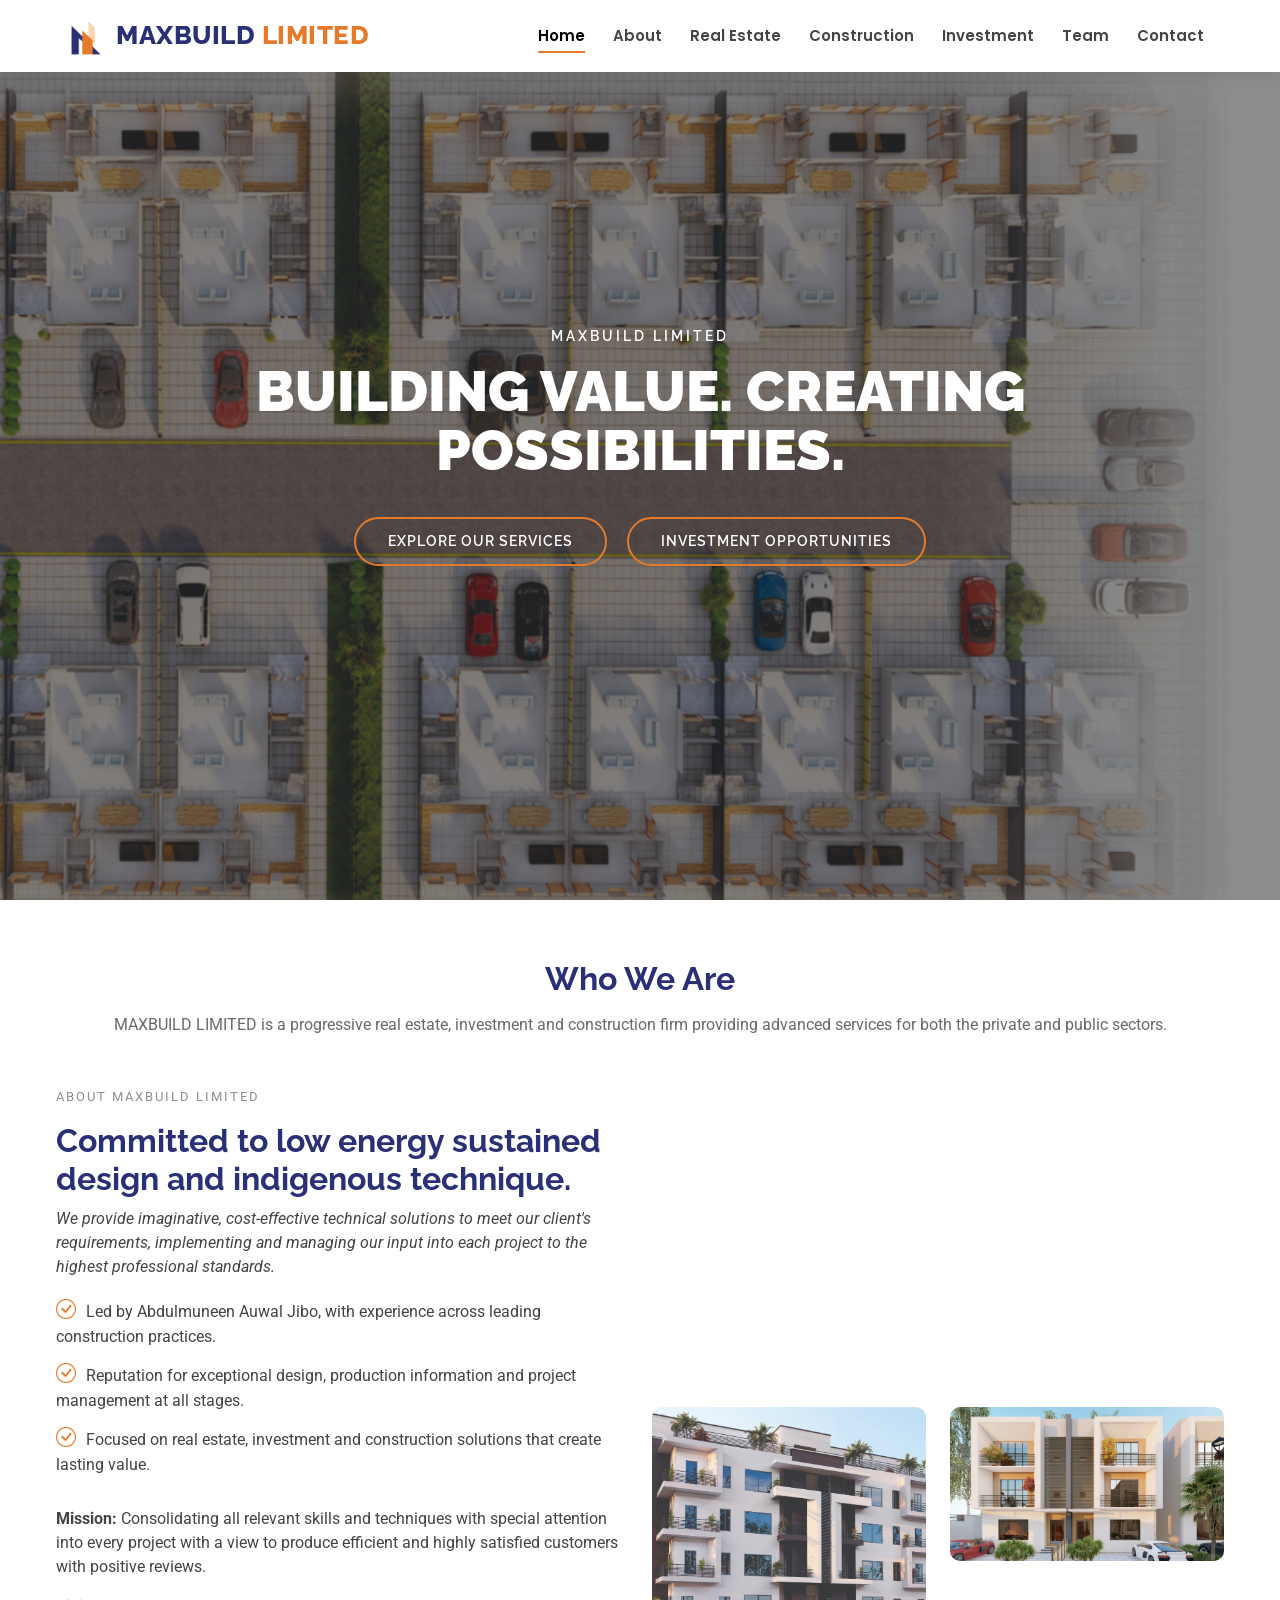
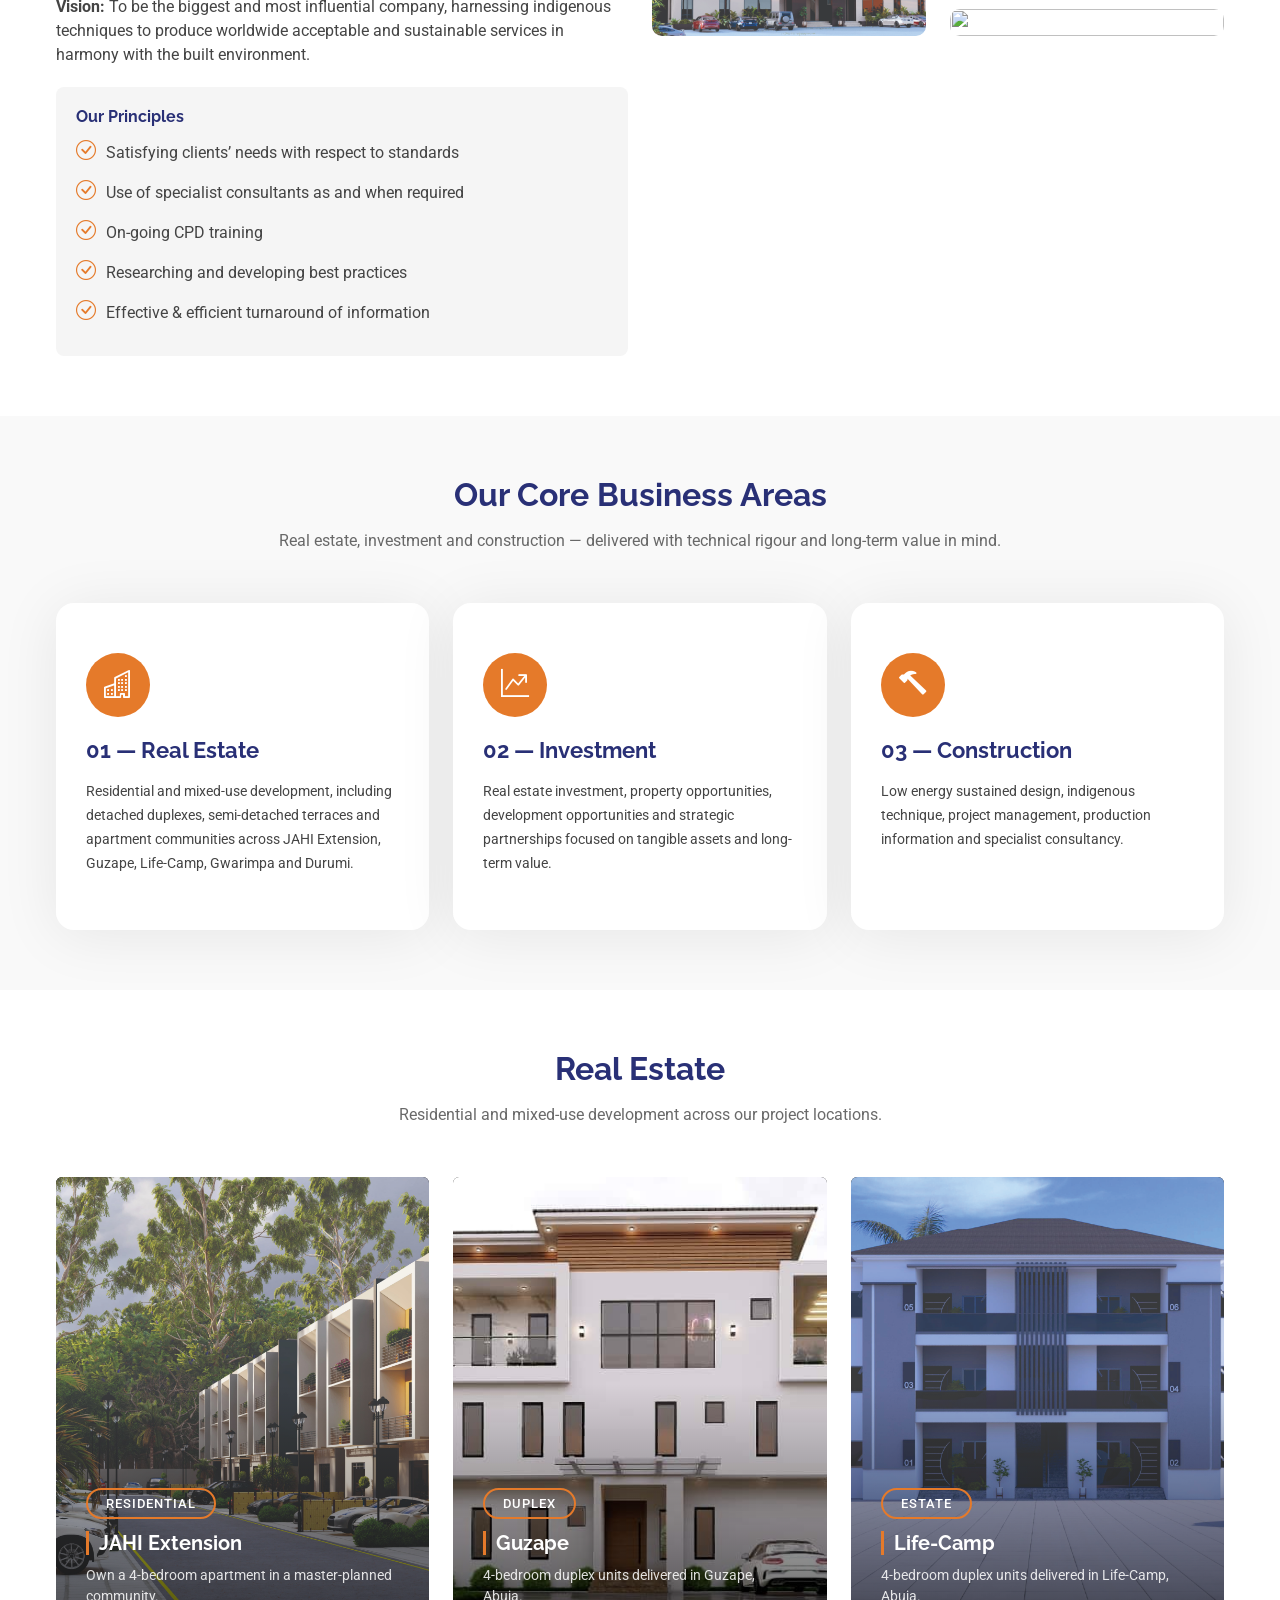
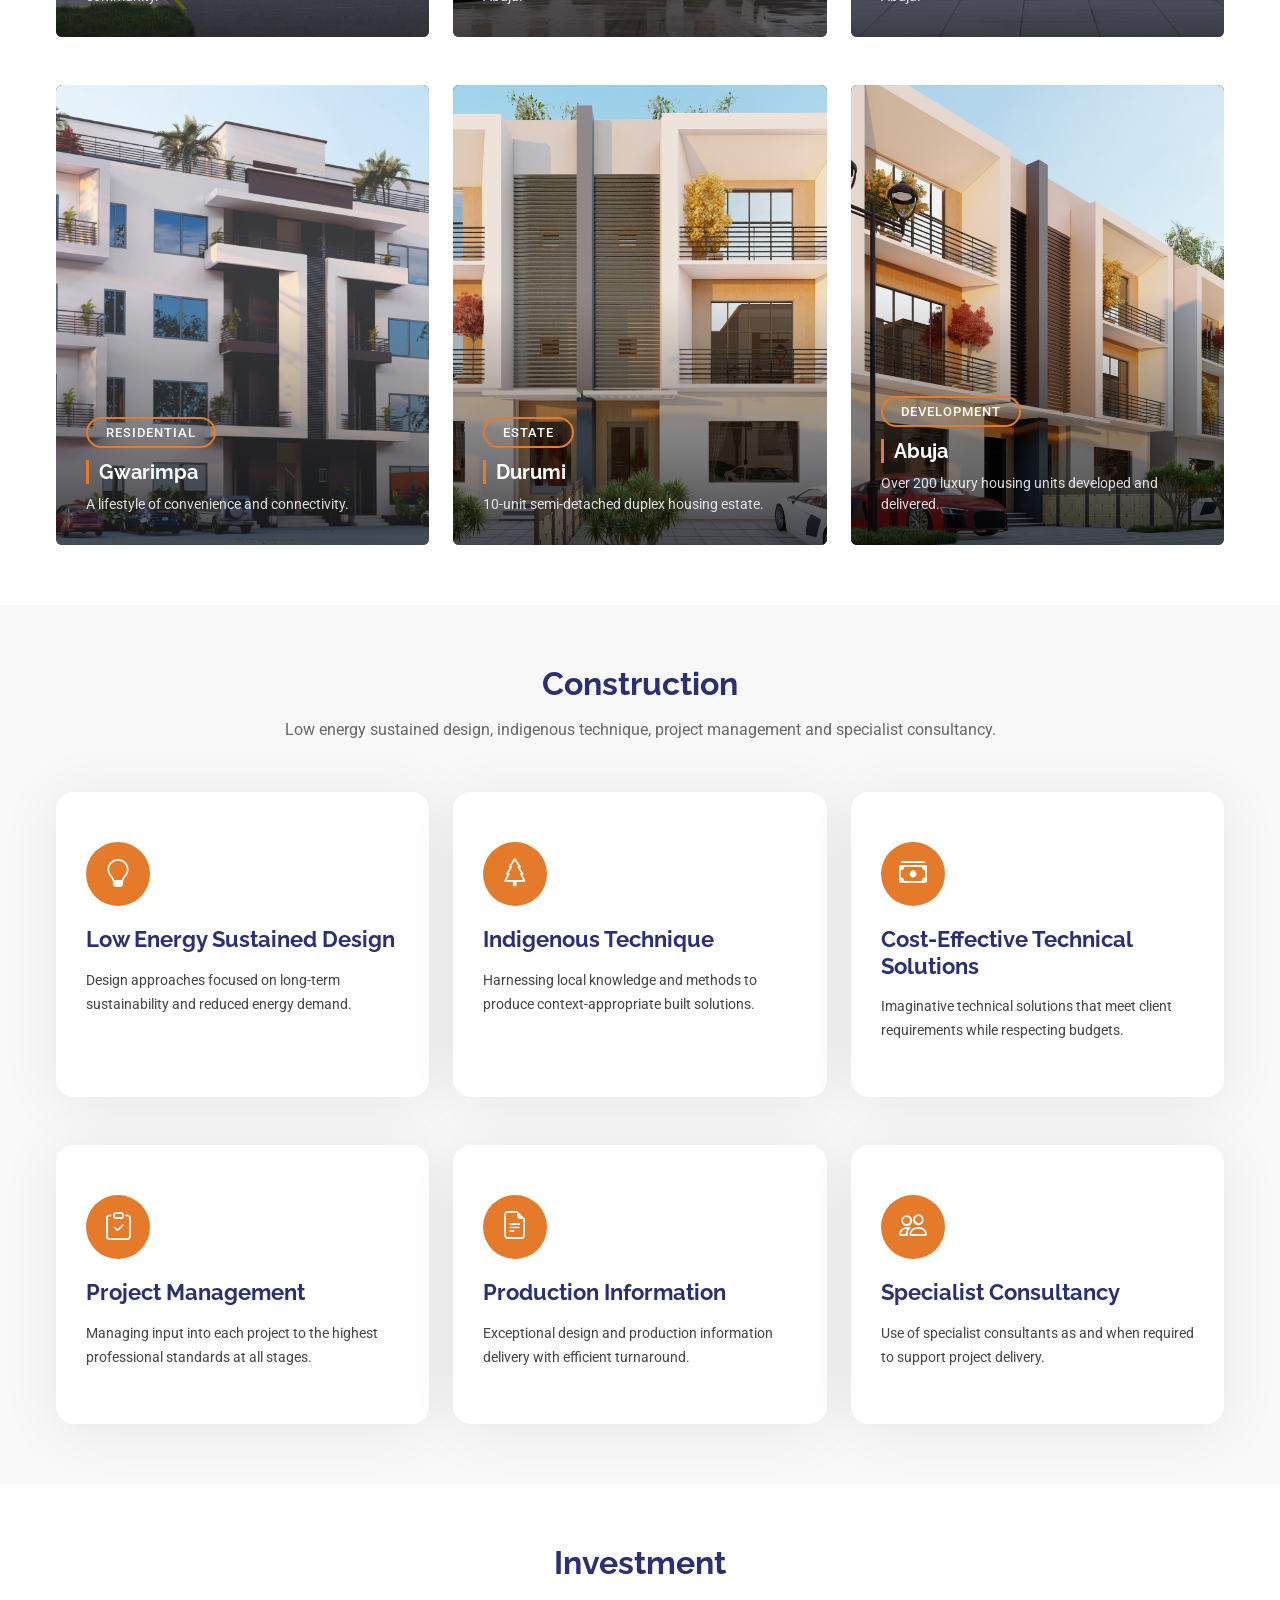
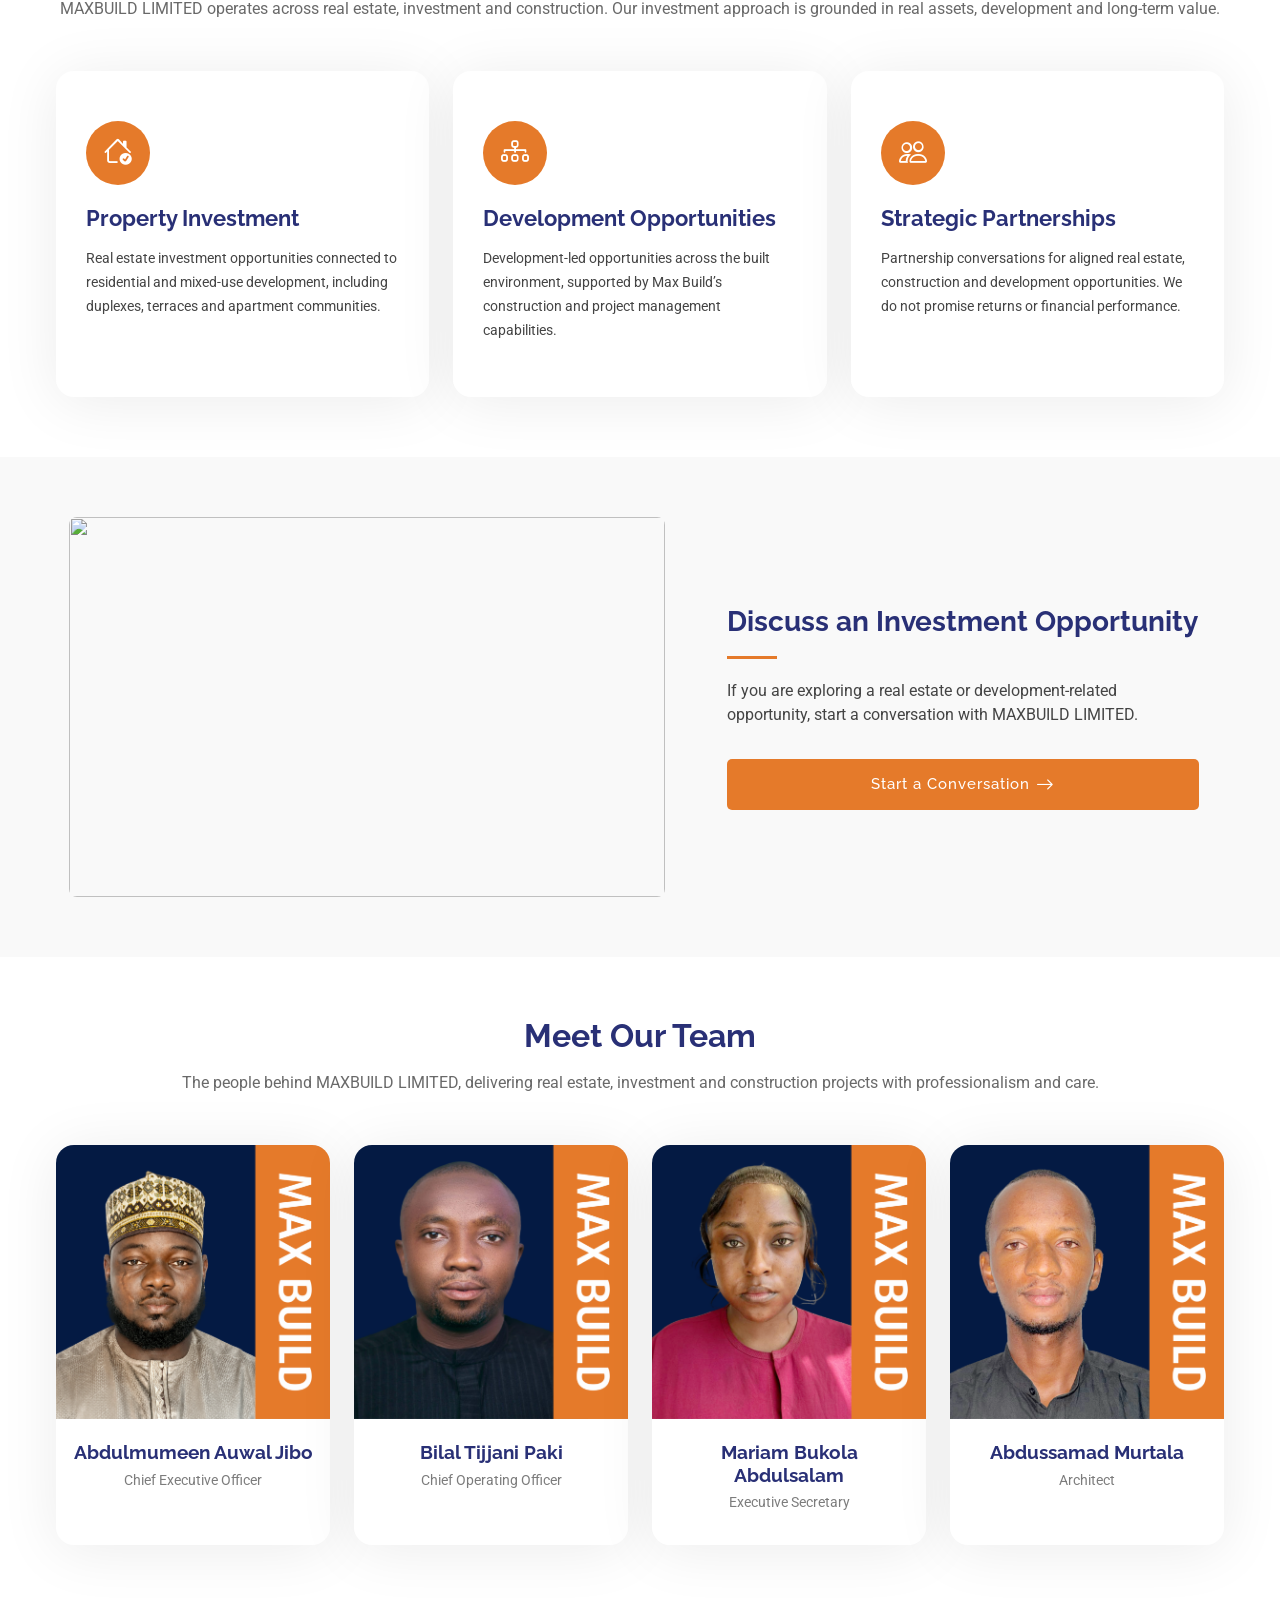
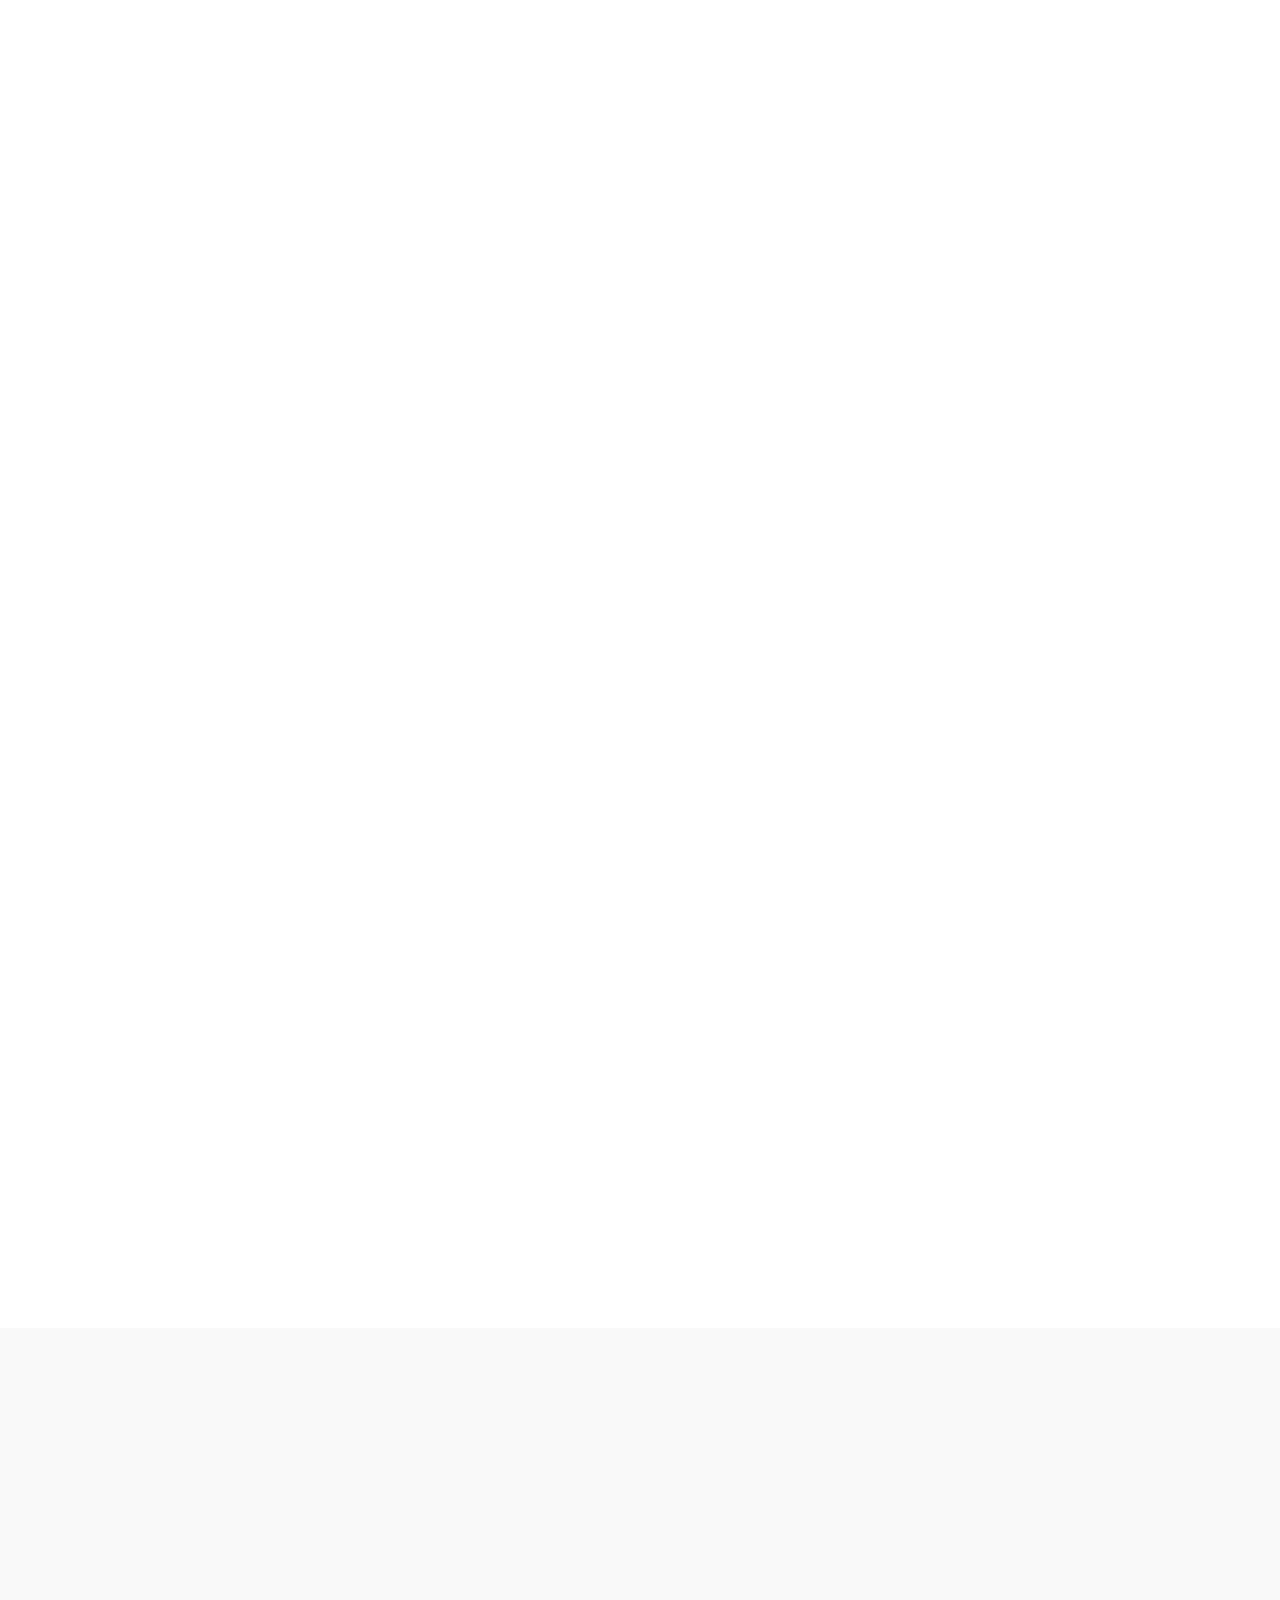
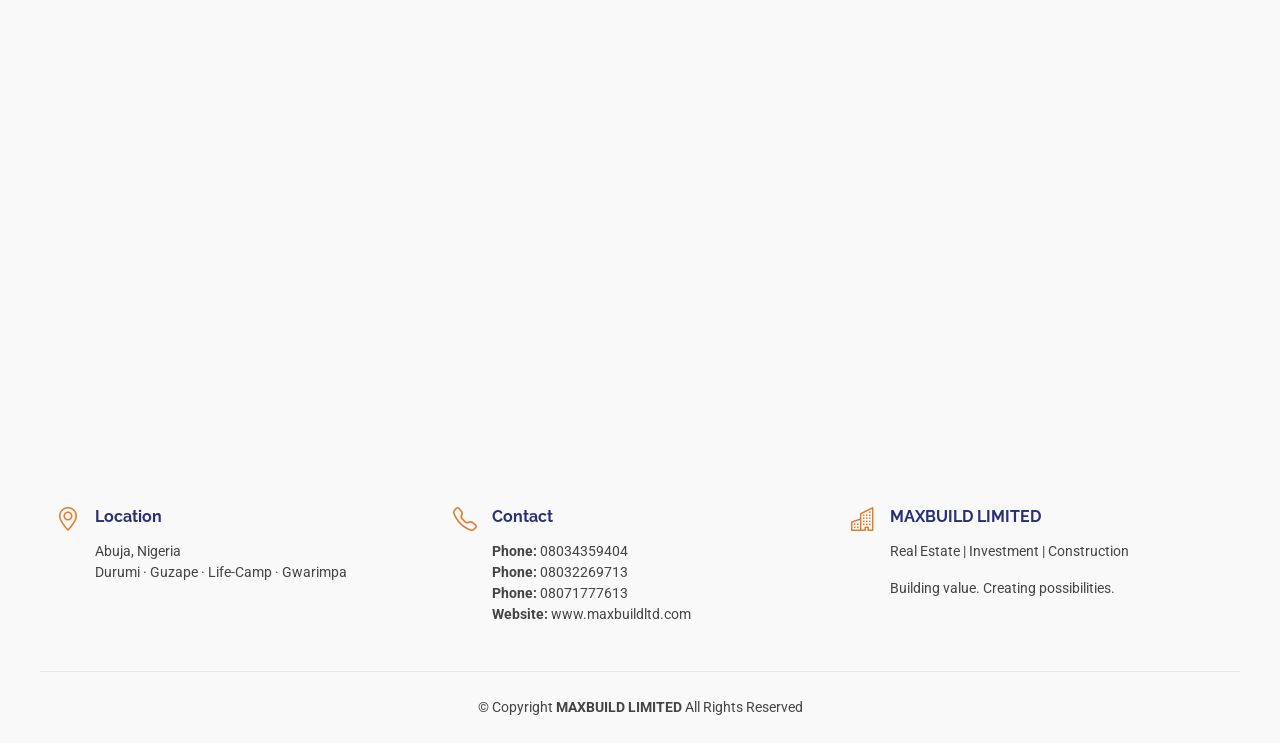
==== index.html @ 359e9c34 "update hero carousel images to use JPEG format and remove unused file" ====
<!DOCTYPE html>
<html lang="en">
<head>
<meta charset="utf-8">
<meta name="viewport" content="width=device-width, initial-scale=1.0">
<title>MAXBUILD LIMITED — Real Estate | Investment | Construction</title>
<meta name="description" content="MAXBUILD LIMITED is a progressive real estate, investment and construction firm providing advanced services for private and public sectors.">
<meta name="keywords" content="Max Build Limited, real estate Abuja, construction Nigeria, investment, property development">

<link href="assets/img/favicon.png" rel="icon">
<link href="assets/img/apple-touch-icon.png" rel="apple-touch-icon">

<!-- Fonts -->
<link href="https://fonts.googleapis.com" rel="preconnect">
<link href="https://fonts.gstatic.com" rel="preconnect" crossorigin>
<link href="https://fonts.googleapis.com/css2?family=Roboto:wght@300;400;500;700;900&family=Poppins:wght@300;400;500;600;700;800&family=Raleway:wght@300;400;500;600;700;800;900&display=swap" rel="stylesheet">

<!-- Vendor CSS -->
<link href="https://cdn.jsdelivr.net/npm/bootstrap@5.3.3/dist/css/bootstrap.min.css" rel="stylesheet">
<link href="https://cdn.jsdelivr.net/npm/bootstrap-icons@1.11.3/font/bootstrap-icons.min.css" rel="stylesheet">
<link href="https://cdn.jsdelivr.net/npm/aos@2.3.4/dist/aos.css" rel="stylesheet">
<link href="https://cdn.jsdelivr.net/npm/swiper@11/swiper-bundle.min.css" rel="stylesheet">

<!-- Main CSS -->
<link href="assets/css/main.css" rel="stylesheet">
</head>

<body>

<!-- Preloader -->
<div id="preloader">
  <div class="preloader-logo">
    <svg viewBox="851 112 659 748" role="img" aria-label="Max Build Limited">
      <polygon class="pl-navy" points="851,207 1510,860 1098,860 1098,568 1017,492 1017,860 851,860"/>
      <polygon class="pl-orange" points="1098,317 1334,542 1334,860 1098,860"/>
      <polygon class="pl-peach" points="1238,112 1387,255 1387,636 1236,455"/>
    </svg>
    <div class="pl-name">MAXBUILD <span>LIMITED</span></div>
  </div>
</div>

<!-- Header -->
<header id="header" class="header d-flex align-items-center fixed-top" style="position:fixed;top:0;left:0;right:0">
  <div class="container-fluid d-flex align-items-center justify-content-between" style="max-width:1200px;margin:0 auto">
    <a href="#home" class="logo d-flex align-items-center">
      <img src="assets/img/logo/MAX BUILD logo updated.png" alt="Max Build Limited logo" class="logo-img">
      <h1>MAXBUILD<span> LIMITED</span></h1>
    </a>
    <nav id="navmenu" class="navmenu">
      <ul>
        <li><a href="#home" class="active">Home</a></li>
        <li><a href="#about">About</a></li>
        <li><a href="#real-estate">Real Estate</a></li>
        <li><a href="#construction">Construction</a></li>
        <li><a href="#investment">Investment</a></li>
        <li><a href="#team">Team</a></li>
        <li><a href="#contact">Contact</a></li>
      </ul>
      <i class="mobile-nav-toggle bi bi-list"></i>
    </nav>
  </div>
</header>

<main class="main" style="padding-top:0">

<!-- HERO -->
<section id="home" class="hero section dark-background" style="padding:0">
  <div id="hero-carousel" class="carousel">
    <div class="carousel-item active">
      <img src="assets/img/hero-carousel/in jahi.jpeg" alt="">
      <div class="carousel-container">
        <div>
          <p>MAXBUILD LIMITED</p>
          <h2>Building Value. Creating Possibilities.</h2>
          <a href="#construction" class="btn-get-started">Explore Our Services</a>
          <a href="#investment" class="btn-get-started">Investment Opportunities</a>
        </div>
      </div>
    </div>
    <div class="carousel-item" style="opacity:0">
      <img src="assets/img/hero-carousel/mall jahi.jpeg" alt="">
      <div class="carousel-container">
        <div>
          <p>REAL ESTATE | INVESTMENT | CONSTRUCTION</p>
          <h2>Lasting Value Through Tangible Assets</h2>
          <a href="#real-estate" class="btn-get-started">View Real Estate</a>
        </div>
      </div>
    </div>
    <div class="carousel-item" style="opacity:0">
      <img src="assets/img/hero-carousel/jahi.jpg" alt="">
      <div class="carousel-container">
        <div>
          <p>JAHI EXTENSION</p>
          <h2>Own a 4-Bedroom Apartment</h2>
          <a href="#real-estate" class="btn-get-started">View Properties</a>
        </div>
      </div>
    </div>
  </div>
</section>

<!-- ABOUT -->
<section id="about" class="about section">
  <div class="container section-title" data-aos="fade-up">
    <h2>Who We Are</h2>
    <p>MAXBUILD LIMITED is a progressive real estate, investment and construction firm providing advanced services for both the private and public sectors.</p>
  </div>

  <div class="container" data-aos="fade-up">
    <div class="row gy-4 align-items-center">
      <div class="col-lg-6 content">
        <p class="who-we-are">About MAXBUILD LIMITED</p>
        <h3>Committed to low energy sustained design and indigenous technique.</h3>
        <p class="fst-italic" style="font-style:italic">We provide imaginative, cost-effective technical solutions to meet our client's requirements, implementing and managing our input into each project to the highest professional standards.</p>
        <ul>
          <li><i class="bi bi-check-circle"></i> <span>Led by Abdulmuneen Auwal Jibo, with experience across leading construction practices.</span></li>
          <li><i class="bi bi-check-circle"></i> <span>Reputation for exceptional design, production information and project management at all stages.</span></li>
          <li><i class="bi bi-check-circle"></i> <span>Focused on real estate, investment and construction solutions that create lasting value.</span></li>
        </ul>

        <p style="margin-top:20px"><strong>Mission:</strong> Consolidating all relevant skills and techniques with special attention into every project with a view to produce efficient and highly satisfied customers with positive reviews.</p>
        <p><strong>Vision:</strong> To be the biggest and most influential company, harnessing indigenous techniques to produce worldwide acceptable and sustainable services in harmony with the built environment.</p>

        <div style="background:#f5f5f5;padding:20px;border-radius:8px;margin-top:20px">
          <h4 style="font-size:16px;font-weight:700;margin-bottom:10px">Our Principles</h4>
          <ul style="margin:0">
            <li><i class="bi bi-check-circle"></i> Satisfying clients’ needs with respect to standards</li>
            <li><i class="bi bi-check-circle"></i> Use of specialist consultants as and when required</li>
            <li><i class="bi bi-check-circle"></i> On-going CPD training</li>
            <li><i class="bi bi-check-circle"></i> Researching and developing best practices</li>
            <li><i class="bi bi-check-circle"></i> Effective &amp; efficient turnaround of information</li>
          </ul>
        </div>
      </div>

      <div class="col-lg-6 about-images">
        <div class="row gy-4">
          <div class="col-lg-6"><img src="assets/img/gwarimpa.jpeg" alt=""></div>
          <div class="col-lg-6">
            <div class="row gy-4">
              <div class="col-lg-12"><img src="assets/img/WhatsApp Image 2026-06-14 at 9.22.48 AM.jpeg" alt=""></div>
              <div class="col-lg-12"><img src="assets/img/mall jahi cxz.jpeg" alt=""></div>
            </div>
          </div>
        </div>
      </div>
    </div>
  </div>
</section>

<!-- THREE CORE BUSINESS AREAS -->
<section id="services" class="services section light-background">
  <div class="container section-title" data-aos="fade-up">
    <h2>Our Core Business Areas</h2>
    <p>Real estate, investment and construction — delivered with technical rigour and long-term value in mind.</p>
  </div>

  <div class="container">
    <div class="row gy-4">
      <div class="col-lg-4 col-md-6" data-aos="fade-up" data-aos-delay="100">
        <div class="service-item position-relative">
          <div class="icon"><i class="bi bi-buildings"></i></div>
          <h3>01 — Real Estate</h3>
          <p>Residential and mixed-use development, including detached duplexes, semi-detached terraces and apartment communities across JAHI Extension, Guzape, Life-Camp, Gwarimpa and Durumi.</p>
        </div>
      </div>
      <div class="col-lg-4 col-md-6" data-aos="fade-up" data-aos-delay="200">
        <div class="service-item position-relative">
          <div class="icon"><i class="bi bi-graph-up-arrow"></i></div>
          <h3>02 — Investment</h3>
          <p>Real estate investment, property opportunities, development opportunities and strategic partnerships focused on tangible assets and long-term value.</p>
        </div>
      </div>
      <div class="col-lg-4 col-md-6" data-aos="fade-up" data-aos-delay="300">
        <div class="service-item position-relative">
          <div class="icon"><i class="bi bi-hammer"></i></div>
          <h3>03 — Construction</h3>
          <p>Low energy sustained design, indigenous technique, project management, production information and specialist consultancy.</p>
        </div>
      </div>
    </div>
  </div>
</section>

<!-- REAL ESTATE -->
<section id="real-estate" class="real-estate section">
  <div class="container section-title" data-aos="fade-up">
    <h2>Real Estate</h2>
    <p>Residential and mixed-use development across our project locations.</p>
  </div>

  <div class="container">
    <div class="row gy-4">
      <div class="col-xl-4 col-md-6" data-aos="fade-up" data-aos-delay="100">
        <div class="card">
          <img src="assets/img/jahi.jpg" alt="">
          <div class="card-body">
            <span class="sale-rent">Residential</span>
            <h3>JAHI Extension</h3>
            <p>Own a 4-bedroom apartment in a master-planned community.</p>
          </div>
        </div>
      </div>
      <div class="col-xl-4 col-md-6" data-aos="fade-up" data-aos-delay="200">
        <div class="card">
          <img src="assets/img/WhatsApp Image 2026-06-14 at 9.22.19 AM.jpeg " alt="">
          <div class="card-body">
            <span class="sale-rent">Duplex</span>
            <h3>Guzape</h3>
            <p>4-bedroom duplex units delivered in Guzape, Abuja.</p>
          </div>
        </div>
      </div>
      <div class="col-xl-4 col-md-6" data-aos="fade-up" data-aos-delay="300">
        <div class="card">
          <img src="assets/img/life camp.jpeg" alt="">
          <div class="card-body">
            <span class="sale-rent">Estate</span>
            <h3>Life-Camp</h3>
            <p>4-bedroom duplex units delivered in Life-Camp, Abuja.</p>
          </div>
        </div>
      </div>
      <div class="col-xl-4 col-md-6" data-aos="fade-up" data-aos-delay="400">
        <div class="card">
          <img src="assets/img/gwarimpa.jpeg" alt="">
          <div class="card-body">
            <span class="sale-rent">Residential</span>
            <h3>Gwarimpa</h3>
            <p>A lifestyle of convenience and connectivity.</p>
          </div>
        </div>
      </div>
      <div class="col-xl-4 col-md-6" data-aos="fade-up" data-aos-delay="500">
        <div class="card">
          <img src="assets/img/WhatsApp Image 2026-06-14 at 9.22.48 AM.jpeg" alt="">
          <div class="card-body">
            <span class="sale-rent">Estate</span>
            <h3>Durumi</h3>
            <p>10-unit semi-detached duplex housing estate.</p>
          </div>
        </div>
      </div>
      <div class="col-xl-4 col-md-6" data-aos="fade-up" data-aos-delay="600">
        <div class="card">
          <img src="assets/img/WhatsApp Image 2026-06-14 at 9.22.44 AM.jpeg" alt="">
          <div class="card-body">
            <span class="sale-rent">Development</span>
            <h3>Abuja</h3>
            <p>Over 200 luxury housing units developed and delivered.</p>
          </div>
        </div>
      </div>
    </div>
  </div>
</section>

<!-- CONSTRUCTION -->
<section id="construction" class="services section light-background">
  <div class="container section-title" data-aos="fade-up">
    <h2>Construction</h2>
    <p>Low energy sustained design, indigenous technique, project management and specialist consultancy.</p>
  </div>
  <div class="container">
    <div class="row gy-4">
      <div class="col-lg-4 col-md-6" data-aos="fade-up" data-aos-delay="100">
        <div class="service-item">
          <div class="icon"><i class="bi bi-lightbulb"></i></div>
          <h3>Low Energy Sustained Design</h3>
          <p>Design approaches focused on long-term sustainability and reduced energy demand.</p>
        </div>
      </div>
      <div class="col-lg-4 col-md-6" data-aos="fade-up" data-aos-delay="200">
        <div class="service-item">
          <div class="icon"><i class="bi bi-tree"></i></div>
          <h3>Indigenous Technique</h3>
          <p>Harnessing local knowledge and methods to produce context-appropriate built solutions.</p>
        </div>
      </div>
      <div class="col-lg-4 col-md-6" data-aos="fade-up" data-aos-delay="300">
        <div class="service-item">
          <div class="icon"><i class="bi bi-cash-stack"></i></div>
          <h3>Cost-Effective Technical Solutions</h3>
          <p>Imaginative technical solutions that meet client requirements while respecting budgets.</p>
        </div>
      </div>
      <div class="col-lg-4 col-md-6" data-aos="fade-up" data-aos-delay="400">
        <div class="service-item">
          <div class="icon"><i class="bi bi-clipboard-check"></i></div>
          <h3>Project Management</h3>
          <p>Managing input into each project to the highest professional standards at all stages.</p>
        </div>
      </div>
      <div class="col-lg-4 col-md-6" data-aos="fade-up" data-aos-delay="500">
        <div class="service-item">
          <div class="icon"><i class="bi bi-file-earmark-text"></i></div>
          <h3>Production Information</h3>
          <p>Exceptional design and production information delivery with efficient turnaround.</p>
        </div>
      </div>
      <div class="col-lg-4 col-md-6" data-aos="fade-up" data-aos-delay="600">
        <div class="service-item">
          <div class="icon"><i class="bi bi-people"></i></div>
          <h3>Specialist Consultancy</h3>
          <p>Use of specialist consultants as and when required to support project delivery.</p>
        </div>
      </div>
    </div>
  </div>
</section>

<!-- INVESTMENT -->
<section id="investment" class="services section">
  <div class="container section-title" data-aos="fade-up">
    <h2>Investment</h2>
    <p>MAXBUILD LIMITED operates across real estate, investment and construction. Our investment approach is grounded in real assets, development and long-term value.</p>
  </div>
  <div class="container">
    <div class="row gy-4">
      <div class="col-lg-4 col-md-6" data-aos="fade-up" data-aos-delay="100">
        <div class="service-item">
          <div class="icon"><i class="bi bi-house-check"></i></div>
          <h3>Property Investment</h3>
          <p>Real estate investment opportunities connected to residential and mixed-use development, including duplexes, terraces and apartment communities.</p>
        </div>
      </div>
      <div class="col-lg-4 col-md-6" data-aos="fade-up" data-aos-delay="200">
        <div class="service-item">
          <div class="icon"><i class="bi bi-diagram-3"></i></div>
          <h3>Development Opportunities</h3>
          <p>Development-led opportunities across the built environment, supported by Max Build’s construction and project management capabilities.</p>
        </div>
      </div>
      <div class="col-lg-4 col-md-6" data-aos="fade-up" data-aos-delay="300">
        <div class="service-item">
          <div class="icon"><i class="bi bi-people"></i></div>
          <h3>Strategic Partnerships</h3>
          <p>Partnership conversations for aligned real estate, construction and development opportunities. We do not promise returns or financial performance.</p>
        </div>
      </div>
    </div>
  </div>
</section>

<!-- INVESTMENT CTA -->
<section id="investment-cta" class="features section light-background">
  <div class="container">
    <div class="row justify-content-around gy-4">
      <div class="features-image col-lg-6" data-aos="fade-up" data-aos-delay="100" style="position:relative;min-height:380px">
        <img src="assets/img/mall jahi cxz.jpeg" alt="" style="position:absolute;inset:0;width:100%;height:100%;object-fit:cover;border-radius:8px">
      </div>
      <div class="col-lg-5 d-flex flex-column justify-content-center" data-aos="fade-up" data-aos-delay="200">
        <h3>Discuss an Investment Opportunity</h3>
        <p>If you are exploring a real estate or development-related opportunity, start a conversation with MAXBUILD LIMITED.</p>
        <a href="#contact" class="read-more mt-3">Start a Conversation <i class="bi bi-arrow-right"></i></a>
      </div>
    </div>
  </div>
</section>


<!-- ======= Team ======= -->
<section id="team" class="team section">
  <div class="container section-title" data-aos="fade-up">
    <h2>Meet Our Team</h2>
    <p>The people behind MAXBUILD LIMITED, delivering real estate, investment and construction projects with professionalism and care.</p>
  </div>

  <div class="container">
    <div class="row gy-4">

      <div class="col-lg-3 col-md-6" data-aos="fade-up" data-aos-delay="100">
        <div class="team-member">
          <div class="member-img">
            <img src="assets/img/team/ceo.png" alt="Abdulmumeen Auwal Jibo">
            <!-- <div class="social">
              <a href="#" aria-label="LinkedIn"><i class="bi bi-linkedin"></i></a>
              <a href="#" aria-label="Twitter / X"><i class="bi bi-twitter-x"></i></a>
              <a href="#" aria-label="Email"><i class="bi bi-envelope"></i></a>
            </div> -->
          </div>
          <div class="member-info">
            <h4>Abdulmumeen Auwal Jibo</h4>
            <span>Chief Executive Officer</span>
          </div>
        </div>
      </div>

      <div class="col-lg-3 col-md-6" data-aos="fade-up" data-aos-delay="200">
        <div class="team-member">
          <div class="member-img">
            <img src="assets/img/team/coo.png" alt="Bilal Tijjani Paki">
            <!-- <div class="social">
              <a href="#" aria-label="LinkedIn"><i class="bi bi-linkedin"></i></a>
              <a href="#" aria-label="Twitter / X"><i class="bi bi-twitter-x"></i></a>
              <a href="#" aria-label="Email"><i class="bi bi-envelope"></i></a>
            </div> -->
          </div>
          <div class="member-info">
            <h4>Bilal Tijjani Paki</h4>
            <span>Chief Operating Officer</span>
          </div>
        </div>
      </div>

      <div class="col-lg-3 col-md-6" data-aos="fade-up" data-aos-delay="300">
        <div class="team-member">
          <div class="member-img">
            <img src="assets/img/team/secretary.png" alt="Mariam Bukola Abdulsalam">
            <!-- <div class="social">
              <a href="#" aria-label="LinkedIn"><i class="bi bi-linkedin"></i></a>
              <a href="#" aria-label="Twitter / X"><i class="bi bi-twitter-x"></i></a>
              <a href="#" aria-label="Email"><i class="bi bi-envelope"></i></a>
            </div> -->
          </div>
          <div class="member-info">
            <h4>Mariam Bukola Abdulsalam</h4>
            <span>Executive Secretary
            </span>
          </div>
        </div>
      </div>

      <div class="col-lg-3 col-md-6" data-aos="fade-up" data-aos-delay="400">
        <div class="team-member">
          <div class="member-img">
            <img src="assets/img/team/architect.png" alt="Abdussamad Murtala">
            <!-- <div class="social">
              <a href="#" aria-label="LinkedIn"><i class="bi bi-linkedin"></i></a>
              <a href="#" aria-label="Twitter / X"><i class="bi bi-twitter-x"></i></a>
              <a href="#" aria-label="Email"><i class="bi bi-envelope"></i></a>
            </div> -->
          </div>
          <div class="member-info">
            <h4>Abdussamad Murtala</h4>
            <span>Architect</span>
          </div>
        </div>
      </div>

      <div class="col-lg-3 col-md-6" data-aos="fade-up" data-aos-delay="400">
        <div class="team-member">
          <div class="member-img">
            <img src="assets/img/team/site architect.png" alt="Abubakar Sadiq Nuhu">
            <!-- <div class="social">
              <a href="#" aria-label="LinkedIn"><i class="bi bi-linkedin"></i></a>
              <a href="#" aria-label="Twitter / X"><i class="bi bi-twitter-x"></i></a>
              <a href="#" aria-label="Email"><i class="bi bi-envelope"></i></a>
            </div> -->
          </div>
          <div class="member-info">
            <h4>Abubakar Sadiq Nuhu</h4>
            <span>Design/Site Architect</span>
          </div>
        </div>
      </div>
      
      <div class="col-lg-3 col-md-6" data-aos="fade-up" data-aos-delay="400">
        <div class="team-member">
          <div class="member-img">
            <img src="assets/img/team/CLO CHIFE LOGISTIC.png" alt="Gidado Auwal Jibo">
            <!-- <div class="social">
              <a href="#" aria-label="LinkedIn"><i class="bi bi-linkedin"></i></a>
              <a href="#" aria-label="Twitter / X"><i class="bi bi-twitter-x"></i></a>
              <a href="#" aria-label="Email"><i class="bi bi-envelope"></i></a>
            </div> -->
          </div>
          <div class="member-info">
            <h4>Gidado Auwal Jibo</h4>
            <span>Chief Logistics Officer</span>
          </div>
        </div>
      </div>
      
      <div class="col-lg-3 col-md-6" data-aos="fade-up" data-aos-delay="400">
        <div class="team-member">
          <div class="member-img">
            <img src="assets/img/team/BUILDER.png" alt="Abdulrahim Hassan Ahmed">
            <!-- <div class="social">
              <a href="#" aria-label="LinkedIn"><i class="bi bi-linkedin"></i></a>
              <a href="#" aria-label="Twitter / X"><i class="bi bi-twitter-x"></i></a>
              <a href="#" aria-label="Email"><i class="bi bi-envelope"></i></a>
            </div> -->
          </div>
          <div class="member-info">
            <h4>Abdulrahim Hassan Ahmed</h4>
            <span>Builder</span>
          </div>
        </div>
      </div>
      
      <div class="col-lg-3 col-md-6" data-aos="fade-up" data-aos-delay="400">
        <div class="team-member">
          <div class="member-img">
            <img src="assets/img/team/STORE KEEPER.png" alt="Umar Dauda">
            <!-- <div class="social">
              <a href="#" aria-label="LinkedIn"><i class="bi bi-linkedin"></i></a>
              <a href="#" aria-label="Twitter / X"><i class="bi bi-twitter-x"></i></a>
              <a href="#" aria-label="Email"><i class="bi bi-envelope"></i></a>
            </div> -->
          </div>
          <div class="member-info">
            <h4>Umar Dauda</h4>
            <span>Store Keeper</span>
          </div>
        </div>
      </div>
      
      <div class="col-lg-3 col-md-6" data-aos="fade-up" data-aos-delay="400">
        <div class="team-member">
          <div class="member-img">
            <img src="assets/img/team/RESIDENT ENGINEER.png" alt="Engr Abubakar Alhassan Gimba">
            <!-- <div class="social">
              <a href="#" aria-label="LinkedIn"><i class="bi bi-linkedin"></i></a>
              <a href="#" aria-label="Twitter / X"><i class="bi bi-twitter-x"></i></a>
              <a href="#" aria-label="Email"><i class="bi bi-envelope"></i></a>
            </div> -->
          </div>
          <div class="member-info">
            <h4>Engr Abubakar Alhassan Gimba</h4>
            <span>Resident Engineer</span>
          </div>
        </div>
      </div>
      
      <div class="col-lg-3 col-md-6" data-aos="fade-up" data-aos-delay="400">
        <div class="team-member">
          <div class="member-img">
            <img src="assets/img/team/SECURITY.png" alt="Salasi Stephen Samaila">
            <!-- <div class="social">
              <a href="#" aria-label="LinkedIn"><i class="bi bi-linkedin"></i></a>
              <a href="#" aria-label="Twitter / X"><i class="bi bi-twitter-x"></i></a>
              <a href="#" aria-label="Email"><i class="bi bi-envelope"></i></a>
            </div> -->
          </div>
          <div class="member-info">
            <h4>Salasi Stephen Samaila</h4>
            <span>Security Officer</span>
          </div>
        </div>
      </div>
      
      <div class="col-lg-3 col-md-6" data-aos="fade-up" data-aos-delay="400">
        <div class="team-member">
          <div class="member-img">
            <img src="assets/img/team/BUILDERR.png" alt="Yusuf Abdullahi">
            <!-- <div class="social">
              <a href="#" aria-label="LinkedIn"><i class="bi bi-linkedin"></i></a>
              <a href="#" aria-label="Twitter / X"><i class="bi bi-twitter-x"></i></a>
              <a href="#" aria-label="Email"><i class="bi bi-envelope"></i></a>
            </div> -->
          </div>
          <div class="member-info">
            <h4>Yusuf Abdullahi</h4>
            <span>Builder</span>
          </div>
        </div>
      </div>
      
      <div class="col-lg-3 col-md-6" data-aos="fade-up" data-aos-delay="400">
        <div class="team-member">
          <div class="member-img">
            <img src="assets/img/team/HEAD LABORER.png" alt="Kabiru Abubakar">
            <!-- <div class="social">
              <a href="#" aria-label="LinkedIn"><i class="bi bi-linkedin"></i></a>
              <a href="#" aria-label="Twitter / X"><i class="bi bi-twitter-x"></i></a>
              <a href="#" aria-label="Email"><i class="bi bi-envelope"></i></a>
            </div> -->
          </div>
          <div class="member-info">
            <h4>Kabiru Abubakar</h4>
            <span>Head Labourer</span>
          </div>
        </div>
      </div>
      
      <div class="col-lg-3 col-md-6" data-aos="fade-up" data-aos-delay="400">
        <div class="team-member">
          <div class="member-img">
            <img src="assets/img/team/CHIEF MASON.png" alt="Hussaini Yusuf">
            <!-- <div class="social">
              <a href="#" aria-label="LinkedIn"><i class="bi bi-linkedin"></i></a>
              <a href="#" aria-label="Twitter / X"><i class="bi bi-twitter-x"></i></a>
              <a href="#" aria-label="Email"><i class="bi bi-envelope"></i></a>
            </div> -->
          </div>
          <div class="member-info">
            <h4>Hussaini Yusuf</h4>
            <span>Lead Mason</span>
          </div>
        </div>
      </div>      

    </div>
  </div>
</section>


<!-- CONTACT -->
<section id="contact" class="contact section light-background">
  <div class="container section-title" data-aos="fade-up">
    <h2>Let’s Build What Comes Next.</h2>
    <p>Speak with MAXBUILD LIMITED about real estate, construction or investment opportunities.</p>
  </div>

  <div class="container" data-aos="fade-up">
    <div class="row gy-4">
      <div class="col-lg-4">
        <div class="info-item d-flex">
          <i class="bi bi-geo-alt"></i>
          <div>
            <h3>Location</h3>
            <p>Abuja, Nigeria</p>
          </div>
        </div>
        <div class="info-item d-flex">
          <i class="bi bi-telephone"></i>
          <div>
            <h3>Call Us</h3>
            <p>08034359404<br>08032269713<br>08071777613</p>
          </div>
        </div>
        <div class="info-item d-flex">
          <i class="bi bi-globe"></i>
          <div>
            <h3>Website</h3>
            <p>www.maxbuildltd.com</p>
          </div>
        </div>
      </div>

      <div class="col-lg-8">
        <form id="contactForm" onsubmit="event.preventDefault(); this.querySelector('.sent-message').style.display='block'; this.reset();">
          <div class="row gy-4">
            <div class="col-md-6"><input type="text" name="name" placeholder="Your Name" required></div>
            <div class="col-md-6"><input type="email" name="email" placeholder="Your Email" required></div>
            <div class="col-lg-12"><input type="text" name="subject" placeholder="Subject" required></div>
            <div class="col-lg-12"><textarea name="message" rows="6" placeholder="Message" required></textarea></div>
            <div class="col-lg-12 text-center">
              <div class="sent-message" style="display:none;color:#059652;font-weight:600;margin-bottom:12px">Your message has been sent. Thank you!</div>
              <button type="submit">Send Message</button>
            </div>
          </div>
        </form>
      </div>
    </div>
  </div>
</section>

</main>

<!-- FOOTER -->
<footer id="footer" class="footer">
  <div class="container">
    <div class="row gy-3">
      <div class="col-lg-4 col-md-6 d-flex">
        <i class="bi bi-geo-alt icon"></i>
        <div class="address">
          <h4>Location</h4>
          <p>Abuja, Nigeria</p>
          <p>Durumi · Guzape · Life-Camp · Gwarimpa</p>
        </div>
      </div>
      <div class="col-lg-4 col-md-6 d-flex">
        <i class="bi bi-telephone icon"></i>
        <div>
          <h4>Contact</h4>
          <p><strong>Phone:</strong> 08034359404<br>
             <strong>Phone:</strong> 08032269713<br>
             <strong>Phone:</strong> 08071777613<br>
             <strong>Website:</strong> www.maxbuildltd.com</p>
        </div>
      </div>
      <div class="col-lg-4 col-md-6 d-flex">
        <i class="bi bi-buildings icon"></i>
        <div>
          <h4>MAXBUILD LIMITED</h4>
          <p>Real Estate | Investment | Construction</p>
          <p>Building value. Creating possibilities.</p>
        </div>
      </div>
    </div>
  </div>
  <div class="container copyright text-center">
    <p>© <span>Copyright</span> <strong>MAXBUILD LIMITED</strong> <span>All Rights Reserved</span></p>
  </div>
</footer>

<a href="#home" id="scroll-top" class="scroll-top"><i class="bi bi-arrow-up-short"></i></a>

<!-- Vendor JS -->
<script src="https://cdn.jsdelivr.net/npm/bootstrap@5.3.3/dist/js/bootstrap.bundle.min.js"></script>
<script src="https://cdn.jsdelivr.net/npm/aos@2.3.4/dist/aos.js"></script>
<script src="https://cdn.jsdelivr.net/npm/swiper@11/swiper-bundle.min.js"></script>

<!-- Main JS -->
<script src="assets/js/main.js"></script>
</body>
</html>
---- assets/css/main.css ----
:root {
  --default-font: "Roboto", system-ui, -apple-system, "Segoe UI", Roboto, "Helvetica Neue", Arial, sans-serif;
  --heading-font: "Raleway", sans-serif;
  --nav-font: "Poppins", sans-serif;
  --background-color: #ffffff;
  --default-color: #444444;
  --heading-color: #293076;
  --accent-color: #E57A2A;
  --surface-color: #ffffff;
  --contrast-color: #ffffff;
  --nav-color: #444444;
  --nav-hover-color: #000000;
  --nav-mobile-background-color: #ffffff;
  --nav-dropdown-background-color: #ffffff;
  --nav-dropdown-color: #444444;
  --nav-dropdown-hover-color: #E57A2A;
}

* {
  box-sizing: border-box
}

html {
  scroll-behavior: smooth;
  scroll-padding-top: 90px
}

body {
  color: var(--default-color);
  background: var(--background-color);
  font-family: var(--default-font);
  margin: 0
}

a {
  color: var(--accent-color);
  text-decoration: none;
  transition: 0.3s
}

a:hover {
  color: color-mix(in srgb, var(--accent-color), transparent 25%);
  text-decoration: none
}

h1,
h2,
h3,
h4,
h5,
h6 {
  color: var(--heading-color);
  font-family: var(--heading-font);
  margin-top: 0
}

img {
  max-width: 100%;
  height: auto
}

section,
.section {
  color: var(--default-color);
  background: var(--background-color);
  padding: 60px 0;
  overflow: clip
}

.light-background {
  --background-color: #f9f9f9;
  --surface-color: #ffffff;
  background: #f9f9f9
}

.dark-background {
  background: #060606;
  color: #fff;
  --heading-color: #fff;
  --default-color: #fff;
  --surface-color: #252525;
  --contrast-color: #fff
}

/* Header */
.header {
  color: var(--default-color);
  background: var(--background-color);
  padding: 15px 0;
  transition: all .5s;
  z-index: 997;
  box-shadow: 0 0 18px rgba(0, 0, 0, .1)
}

.header.scrolled {
  background: #fff
}

.header .logo {
  line-height: 1
}

.header .logo h1 {
  font-size: 26px;
  margin: 0;
  font-weight: 800;
  letter-spacing: .5px;
  color: var(--heading-color);
  font-family: var(--heading-font)
}

.header .logo h1 span {
  color: var(--accent-color)
}

.header .logo .logo-img {
  height: 42px;
  width: auto;
  margin-right: 10px;
  display: block
}

@media (max-width:575px) {
  .header .logo .logo-img {
    height: 34px;
    margin-right: 8px
  }

  .header .logo h1 {
    font-size: 20px
  }
}

.container-fluid {
  width: 100%;
  padding-right: 1.5rem;
  padding-left: 1.5rem;
  margin-right: auto;
  margin-left: auto
}

.container {
  width: 100%;
  padding-right: 1rem;
  padding-left: 1rem;
  margin-right: auto;
  margin-left: auto;
  max-width: 1200px
}

/* Nav */
.navmenu ul {
  margin: 0;
  padding: 0;
  display: flex;
  list-style: none;
  align-items: center;
  gap: 4px
}

.navmenu li {
  position: relative
}

.navmenu a {
  color: var(--nav-color);
  font-size: 15px;
  padding: 8px 12px;
  font-family: var(--nav-font);
  font-weight: 600;
  position: relative;
  transition: .3s;
  display: inline-block
}

.navmenu a:before {
  content: "";
  position: absolute;
  width: 0;
  height: 2px;
  bottom: 2px;
  left: 12px;
  background: var(--accent-color);
  transition: all .3s ease-in-out
}

.navmenu a:hover:before,
.navmenu .active:before {
  width: calc(100% - 24px)
}

.navmenu a:hover,
.navmenu .active {
  color: var(--nav-hover-color)
}

.mobile-nav-toggle {
  display: none;
  font-size: 28px;
  cursor: pointer;
  color: var(--nav-color)
}

@media(max-width:991px) {
  .navmenu ul {
    display: none;
    position: absolute;
    top: 70px;
    left: 20px;
    right: 20px;
    flex-direction: column;
    align-items: stretch;
    background: #fff;
    padding: 10px 0;
    border-radius: 6px;
    box-shadow: 0 10px 30px rgba(0, 0, 0, .1);
    max-height: 80vh;
    overflow-y: auto
  }

  .navmenu a {
    padding: 12px 20px
  }

  .navmenu a:before {
    display: none
  }

  .mobile-nav-toggle {
    display: block
  }

  .mobile-nav-active .navmenu ul {
    display: flex
  }

  .mobile-nav-active {
    overflow: hidden
  }
}

/* Hero */
.hero {
  padding: 0;
  position: relative
}

.hero .carousel {
  width: 100%;
  min-height: 100vh;
  position: relative;
  overflow: hidden;
  background: #111
}

.hero img {
  position: absolute;
  inset: 0;
  width: 100%;
  height: 100%;
  object-fit: cover;
  z-index: 1
}

.hero .carousel-item {
  position: absolute;
  inset: 0;
  overflow: hidden;
  transition: opacity .8s
}

.hero .carousel-item:before {
  content: "";
  background: rgba(0, 0, 0, .45);
  position: absolute;
  inset: 0;
  z-index: 2
}

.hero .carousel-container {
  position: absolute;
  inset: 90px 100px;
  display: flex;
  justify-content: center;
  align-items: center;
  flex-direction: column;
  z-index: 3;
  text-align: center;
  color: #fff
}

.hero p {
  color: #fff;
  font-family: var(--heading-font);
  letter-spacing: 3px;
  font-size: 14px;
  font-weight: 600;
  margin-bottom: 15px
}

.hero h2 {
  margin-bottom: 30px;
  font-size: 56px;
  font-weight: 900;
  text-transform: uppercase;
  color: #fff;
  line-height: 1.05
}

.hero .btn-get-started {
  color: #fff;
  font-family: var(--heading-font);
  font-weight: 600;
  font-size: 14px;
  letter-spacing: 1px;
  text-transform: uppercase;
  display: inline-block;
  padding: 12px 32px;
  border-radius: 50px;
  transition: .5s;
  margin: 8px;
  border: 2px solid var(--accent-color);
  background: transparent
}

.hero .btn-get-started:hover {
  background: var(--accent-color);
  color: #fff
}

@media(max-width:768px) {
  .hero h2 {
    font-size: 34px
  }

  .hero .carousel-container {
    inset: 90px 30px
  }

  .hero p {
    font-size: 12px
  }
}

/* Section title */
.section-title {
  text-align: center;
  padding-bottom: 50px
}

.section-title h2 {
  font-size: 32px;
  font-weight: 700;
  margin-bottom: 15px
}

.section-title p {
  margin-bottom: 0;
  color: color-mix(in srgb, var(--default-color), transparent 20%)
}

/* About */
.about .who-we-are {
  text-transform: uppercase;
  letter-spacing: 2px;
  margin-bottom: 15px;
  font-size: 13px;
  color: color-mix(in srgb, var(--default-color), transparent 40%)
}

.about .content h3 {
  font-size: 2rem;
  font-weight: 700
}

.about .content ul {
  list-style: none;
  padding: 0
}

.about .content ul li {
  padding-bottom: 10px
}

.about .content ul i {
  font-size: 1.25rem;
  margin-right: 6px;
  color: var(--accent-color)
}

.about .about-images img {
  border-radius: 10px;
  width: 100%;
  height: 100%;
  object-fit: cover
}

.read-more {
  background: var(--accent-color);
  color: #fff !important;
  font-family: var(--heading-font);
  font-weight: 500;
  font-size: 15px;
  letter-spacing: 1px;
  padding: 12px 24px;
  border-radius: 5px;
  transition: .3s;
  display: inline-flex;
  align-items: center;
  justify-content: center;
  border: none;
  cursor: pointer
}

.read-more i {
  font-size: 18px;
  margin-left: 6px
}

.read-more:hover {
  background: color-mix(in srgb, var(--accent-color), transparent 20%);
  padding-right: 30px
}

/* Services */
.services .service-item {
  background: var(--surface-color);
  box-shadow: 0 5px 60px 0 rgba(0, 0, 0, .08);
  padding: 50px 30px;
  transition: all .3s;
  border-radius: 18px;
  border-bottom: 5px solid var(--surface-color);
  height: 100%
}

.services .service-item .icon {
  color: #fff;
  background: var(--accent-color);
  width: 64px;
  height: 64px;
  border-radius: 50px;
  display: flex;
  align-items: center;
  justify-content: center;
  margin-bottom: 20px;
  font-size: 28px;
  transition: .3s
}

.services .service-item h3 {
  font-weight: 700;
  margin: 10px 0 15px;
  font-size: 22px;
  transition: .3s
}

.services .service-item p {
  line-height: 24px;
  font-size: 14px;
  margin-bottom: 0
}

@media(min-width:1365px) {
  .services .service-item:hover {
    transform: translateY(-10px);
    border-color: var(--accent-color)
  }

  .services .service-item:hover h3 {
    color: var(--accent-color)
  }
}

.stretched-link::after {
  position: absolute;
  top: 0;
  right: 0;
  bottom: 0;
  left: 0;
  z-index: 1;
  content: ""
}

/* Real Estate cards */
.real-estate .card {
  background: #111;
  color: #fff;
  border: none;
  position: relative;
  border-radius: 6px;
  overflow: hidden;
  min-height: 460px;
  transition: .4s
}

.real-estate .card:before {
  content: "";
  position: absolute;
  inset: 0;
  background: linear-gradient(180deg, rgba(0, 0, 0, 0) 45%, rgba(0, 0, 0, .65) 100%);
  z-index: 2
}

.real-estate .card img {
  position: absolute;
  inset: 0;
  width: 100%;
  height: 100%;
  object-fit: cover;
  z-index: 1;
  transition: .6s
}

.real-estate .card:hover img {
  transform: scale(1.06)
}

.real-estate .card .card-body {
  position: absolute;
  bottom: 0;
  left: 0;
  right: 0;
  z-index: 3;
  padding: 30px;
  background: transparent
}

.real-estate .card .card-body .sale-rent {
  display: inline-block;
  font-size: 13px;
  font-weight: 500;
  color: #fff;
  padding: 4px 18px;
  border: 2px solid var(--accent-color);
  border-radius: 50px;
  margin-bottom: 12px;
  letter-spacing: 1px;
  text-transform: uppercase
}

.real-estate .card .card-body h3 {
  font-weight: 700;
  font-size: 20px;
  margin-bottom: 0;
  padding-left: 10px;
  border-left: 3px solid var(--accent-color);
  color: #fff
}

.real-estate .card .card-body h3 a {
  color: #fff
}

.real-estate .card .card-body p {
  color: rgba(255, 255, 255, .85);
  font-size: 14px;
  margin: 10px 0 0;
  line-height: 1.5
}

/* Features */
.features .features-image {
  position: relative;
  min-height: 400px
}

.features .features-image img {
  position: absolute;
  inset: 0;
  width: 100%;
  height: 100%;
  object-fit: cover;
  z-index: 1;
  border-radius: 8px
}

.features h3 {
  font-size: 28px;
  font-weight: 700;
  margin-bottom: 20px;
  padding-bottom: 20px;
  position: relative
}

.features h3:after {
  content: "";
  background: var(--accent-color);
  position: absolute;
  display: block;
  width: 50px;
  height: 3px;
  left: 0;
  bottom: 0
}

.features .icon-box {
  margin-top: 30px
}

.features .icon-box i {
  color: var(--accent-color);
  background: var(--surface-color);
  display: flex;
  align-items: center;
  justify-content: center;
  margin-right: 25px;
  font-size: 28px;
  width: 56px;
  height: 56px;
  border-radius: 4px;
  flex-shrink: 0;
  box-shadow: 0 2px 30px rgba(0, 0, 0, .1);
  transition: .3s
}

.features .icon-box:hover i {
  background: var(--accent-color);
  color: #fff
}

.features .icon-box h4 {
  font-weight: 700;
  margin-bottom: 8px;
  font-size: 18px
}

.features .icon-box h4 a {
  color: var(--heading-color)
}

.features .icon-box h4 a:hover {
  color: var(--accent-color)
}

.features .icon-box p {
  line-height: 22px;
  font-size: 14px;
  margin-bottom: 0
}

/* Contact */
.contact .info-item+.info-item {
  margin-top: 30px
}

.contact .info-item i {
  color: #fff;
  background: var(--accent-color);
  font-size: 20px;
  width: 44px;
  height: 44px;
  display: flex;
  justify-content: center;
  align-items: center;
  border-radius: 4px;
  margin-right: 15px;
  flex-shrink: 0
}

.contact .info-item h3 {
  padding: 0;
  font-size: 17px;
  font-weight: 700;
  margin-bottom: 5px
}

.contact .info-item p {
  padding: 0;
  margin-bottom: 0;
  font-size: 14px
}

.contact form input,
.contact form textarea {
  font-size: 14px;
  padding: 12px 15px;
  border-radius: 4px;
  border: 1px solid #ddd;
  width: 100%;
  margin-bottom: 12px;
  background: #fff
}

.contact form input:focus,
.contact form textarea:focus {
  outline: none;
  border-color: var(--accent-color)
}

.contact form button {
  color: #fff;
  background: var(--accent-color);
  border: 0;
  padding: 12px 34px;
  transition: .4s;
  border-radius: 4px;
  font-weight: 600;
  letter-spacing: .5px
}

.contact form button:hover {
  background: color-mix(in srgb, var(--accent-color), transparent 20%)
}

/* Page title inner */
.page-title .heading {
  padding: 150px 0 70px;
  border-top: 1px solid #eee
}

.page-title .heading h1 {
  font-size: 38px;
  font-weight: 700
}

.page-title nav {
  background: #f4f4f4;
  padding: 18px 0
}

.page-title nav ol {
  display: flex;
  list-style: none;
  margin: 0;
  font-size: 15px;
  font-weight: 600;
  flex-wrap: wrap
}

.page-title nav ol li+li::before {
  content: "/";
  display: inline-block;
  padding: 0 10px;
  color: #aaa
}

.page-title nav ol li.current {
  color: var(--accent-color)
}

/* Footer */
.footer {
  color: var(--default-color);
  background: #f9f9f9;
  font-size: 14px;
  padding: 50px 0 0
}

.footer .icon {
  color: var(--accent-color);
  margin-right: 15px;
  font-size: 24px;
  line-height: 0
}

.footer h4 {
  font-size: 16px;
  font-weight: 700;
  margin-bottom: 15px
}

.footer .address p {
  margin-bottom: 0
}

.footer .copyright {
  padding: 25px 0;
  border-top: 1px solid #e6e6e6;
  margin-top: 30px
}

.footer .copyright p {
  margin-bottom: 0
}

/* Scroll top */
.scroll-top {
  position: fixed;
  visibility: hidden;
  opacity: 0;
  right: 15px;
  bottom: 15px;
  z-index: 99999;
  background: var(--accent-color);
  width: 40px;
  height: 40px;
  border-radius: 4px;
  transition: all .4s;
  color: #fff;
  display: flex;
  align-items: center;
  justify-content: center;
  text-decoration: none
}

.scroll-top i {
  font-size: 24px;
  color: #fff;
  line-height: 0
}

.scroll-top:hover {
  background: color-mix(in srgb, var(--accent-color), transparent 20%);
  color: #fff
}

.scroll-top.active {
  visibility: visible;
  opacity: 1
}

/* Preloader */
#preloader {
  position: fixed;
  inset: 0;
  z-index: 999999;
  overflow: hidden;
  background: #fff;
  display: flex;
  align-items: center;
  justify-content: center;
  transition: opacity .6s ease-out, visibility .6s
}

#preloader.hide {
  opacity: 0;
  visibility: hidden
}

.preloader-logo {
  display: flex;
  flex-direction: column;
  align-items: center;
  gap: 22px
}

.preloader-logo svg {
  width: 90px;
  height: auto;
  overflow: visible;
  animation: pl-breathe 2s ease-in-out 1.4s infinite
}

.preloader-logo polygon {
  opacity: 0;
  transform: translateY(40px);
  animation: pl-rise .7s cubic-bezier(.2, .8, .2, 1) forwards
}

.preloader-logo .pl-navy {
  fill: #293076;
  animation-delay: 0s
}

.preloader-logo .pl-orange {
  fill: #e57a2a;
  animation-delay: .25s
}

.preloader-logo .pl-peach {
  fill: #f8d5b5;
  animation-delay: .5s
}

.pl-name {
  font-size: 18px;
  font-weight: 700;
  letter-spacing: 3px;
  color: #293076;
  opacity: 0;
  animation: pl-fade .6s ease-out .9s forwards
}

.pl-name span {
  color: #e57a2a
}

@keyframes pl-rise {
  to {
    opacity: 1;
    transform: none
  }
}

@keyframes pl-fade {
  to {
    opacity: 1
  }
}

@keyframes pl-breathe {

  0%,
  100% {
    transform: scale(1)
  }

  50% {
    transform: scale(1.06)
  }
}

@media (prefers-reduced-motion:reduce) {

  .preloader-logo svg,
  .preloader-logo polygon,
  .pl-name {
    animation: none;
    opacity: 1;
    transform: none
  }
}

/* Utilities */
.row {
  display: flex;
  flex-wrap: wrap;
  margin-right: -.75rem;
  margin-left: -.75rem
}

.row>[class*="col-"] {
  padding-right: .75rem;
  padding-left: .75rem
}

.gy-4 {
  row-gap: 1.5rem
}

.gy-5 {
  row-gap: 3rem
}

.gy-3 {
  row-gap: 1rem
}

.d-flex {
  display: flex
}

.align-items-center {
  align-items: center
}

.justify-content-between {
  justify-content: space-between
}

.justify-content-center {
  justify-content: center
}

.justify-content-around {
  justify-content: space-around
}

.flex-column {
  flex-direction: column
}

.flex-shrink-0 {
  flex-shrink: 0
}

.text-center {
  text-align: center
}

.mb-0 {
  margin-bottom: 0
}

.mb-4 {
  margin-bottom: 1.5rem
}

.mt-2 {
  margin-top: .5rem
}

.mt-3 {
  margin-top: 1rem
}

.mt-4 {
  margin-top: 1.5rem
}

.mt-5 {
  margin-top: 3rem
}

.position-relative {
  position: relative
}

.w-100 {
  width: 100%
}

.h-100 {
  height: 100%
}

.col-lg-3,
.col-lg-4,
.col-lg-5,
.col-lg-6,
.col-lg-8,
.col-md-6,
.col-xl-4 {
  position: relative;
  width: 100%
}

@media(min-width:576px) {
  .col-md-6 {
    flex: 0 0 50%;
    max-width: 50%
  }
}

@media(min-width:992px) {
  .col-lg-3 {
    flex: 0 0 25%;
    max-width: 25%
  }

  .col-lg-4 {
    flex: 0 0 33.3333%;
    max-width: 33.3333%
  }

  .col-lg-5 {
    flex: 0 0 41.6666%;
    max-width: 41.6666%
  }

  .col-lg-6 {
    flex: 0 0 50%;
    max-width: 50%
  }

  .col-lg-8 {
    flex: 0 0 66.6666%;
    max-width: 66.6666%
  }
}

@media(min-width:1200px) {
  .col-xl-4 {
    flex: 0 0 33.3333%;
    max-width: 33.3333%
  }
}

/* Team */
.team .team-member {
  background: var(--surface-color);
  border-radius: 18px;
  overflow: hidden;
  box-shadow: 0 5px 60px 0 rgba(0, 0, 0, .08);
  height: 100%;
  transition: transform .3s
}

.team .team-member .member-img {
  position: relative;
  overflow: hidden;
  background: #e9e9ef
}

.team .team-member .member-img img {
  width: 100%;
  aspect-ratio: 1/1;
  object-fit: cover;
  object-position: top;
  display: block;
  transition: transform .5s
}

.team .team-member .social {
  position: absolute;
  left: 0;
  right: 0;
  bottom: -50px;
  display: flex;
  justify-content: center;
  gap: 10px;
  padding: 14px 0;
  background: linear-gradient(transparent, rgba(0, 0, 0, .55));
  opacity: 0;
  transition: all .3s
}

.team .team-member .social a {
  width: 36px;
  height: 36px;
  border-radius: 50%;
  background: var(--accent-color);
  color: #fff;
  display: flex;
  align-items: center;
  justify-content: center;
  font-size: 16px;
  transition: .3s
}

.team .team-member .social a:hover {
  background: var(--heading-color);
  color: #fff
}

.team .team-member .member-info {
  text-align: center;
  padding: 22px 15px 26px;
  border-bottom: 5px solid var(--surface-color);
  transition: border-color .3s
}

.team .team-member .member-info h4 {
  font-size: 19px;
  font-weight: 700;
  margin: 0 0 4px
}

.team .team-member .member-info span {
  font-size: 14px;
  color: color-mix(in srgb, var(--default-color), transparent 30%)
}

.team .team-member:hover {
  transform: translateY(-8px)
}

.team .team-member:hover .member-img img {
  transform: scale(1.05)
}

.team .team-member:hover .social {
  bottom: 0;
  opacity: 1
}

.team .team-member:hover .member-info {
  border-color: var(--accent-color)
}

@media(hover:none) {
  .team .team-member .social {
    bottom: 0;
    opacity: 1
  }
}
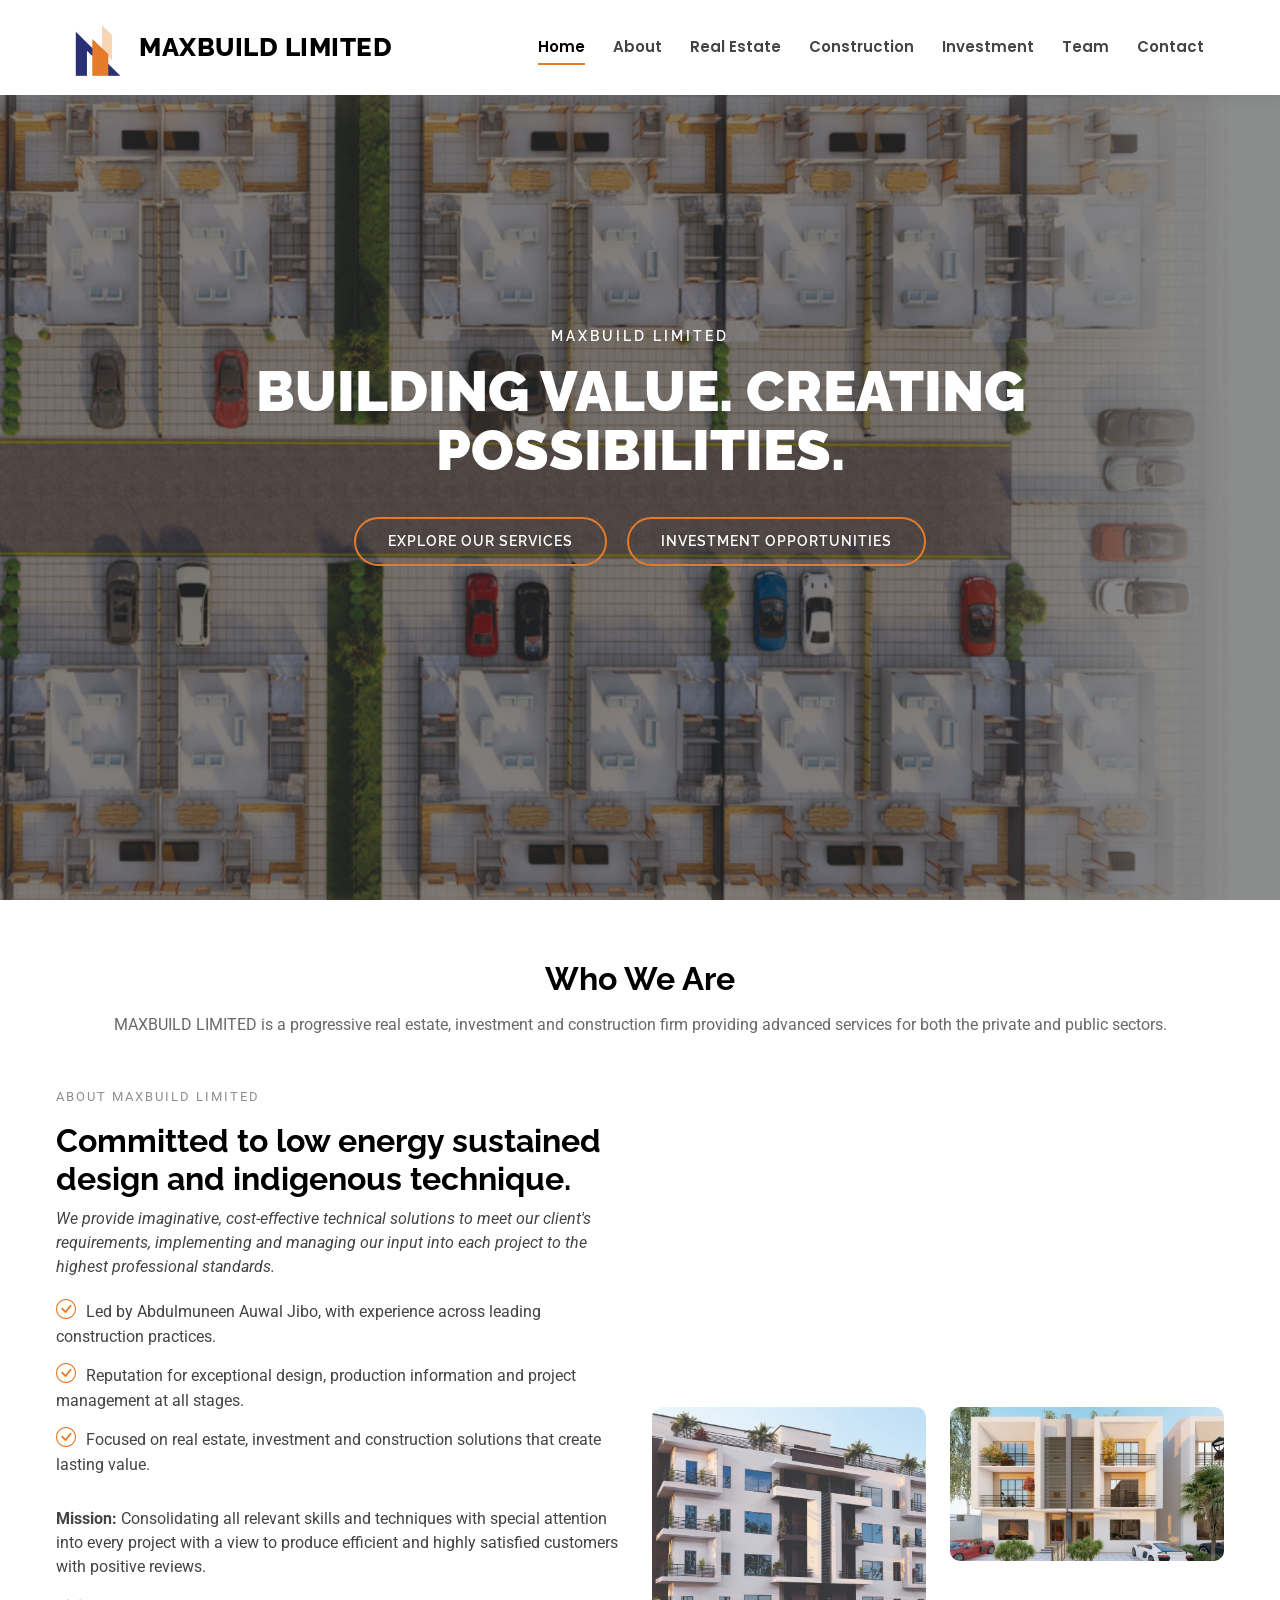
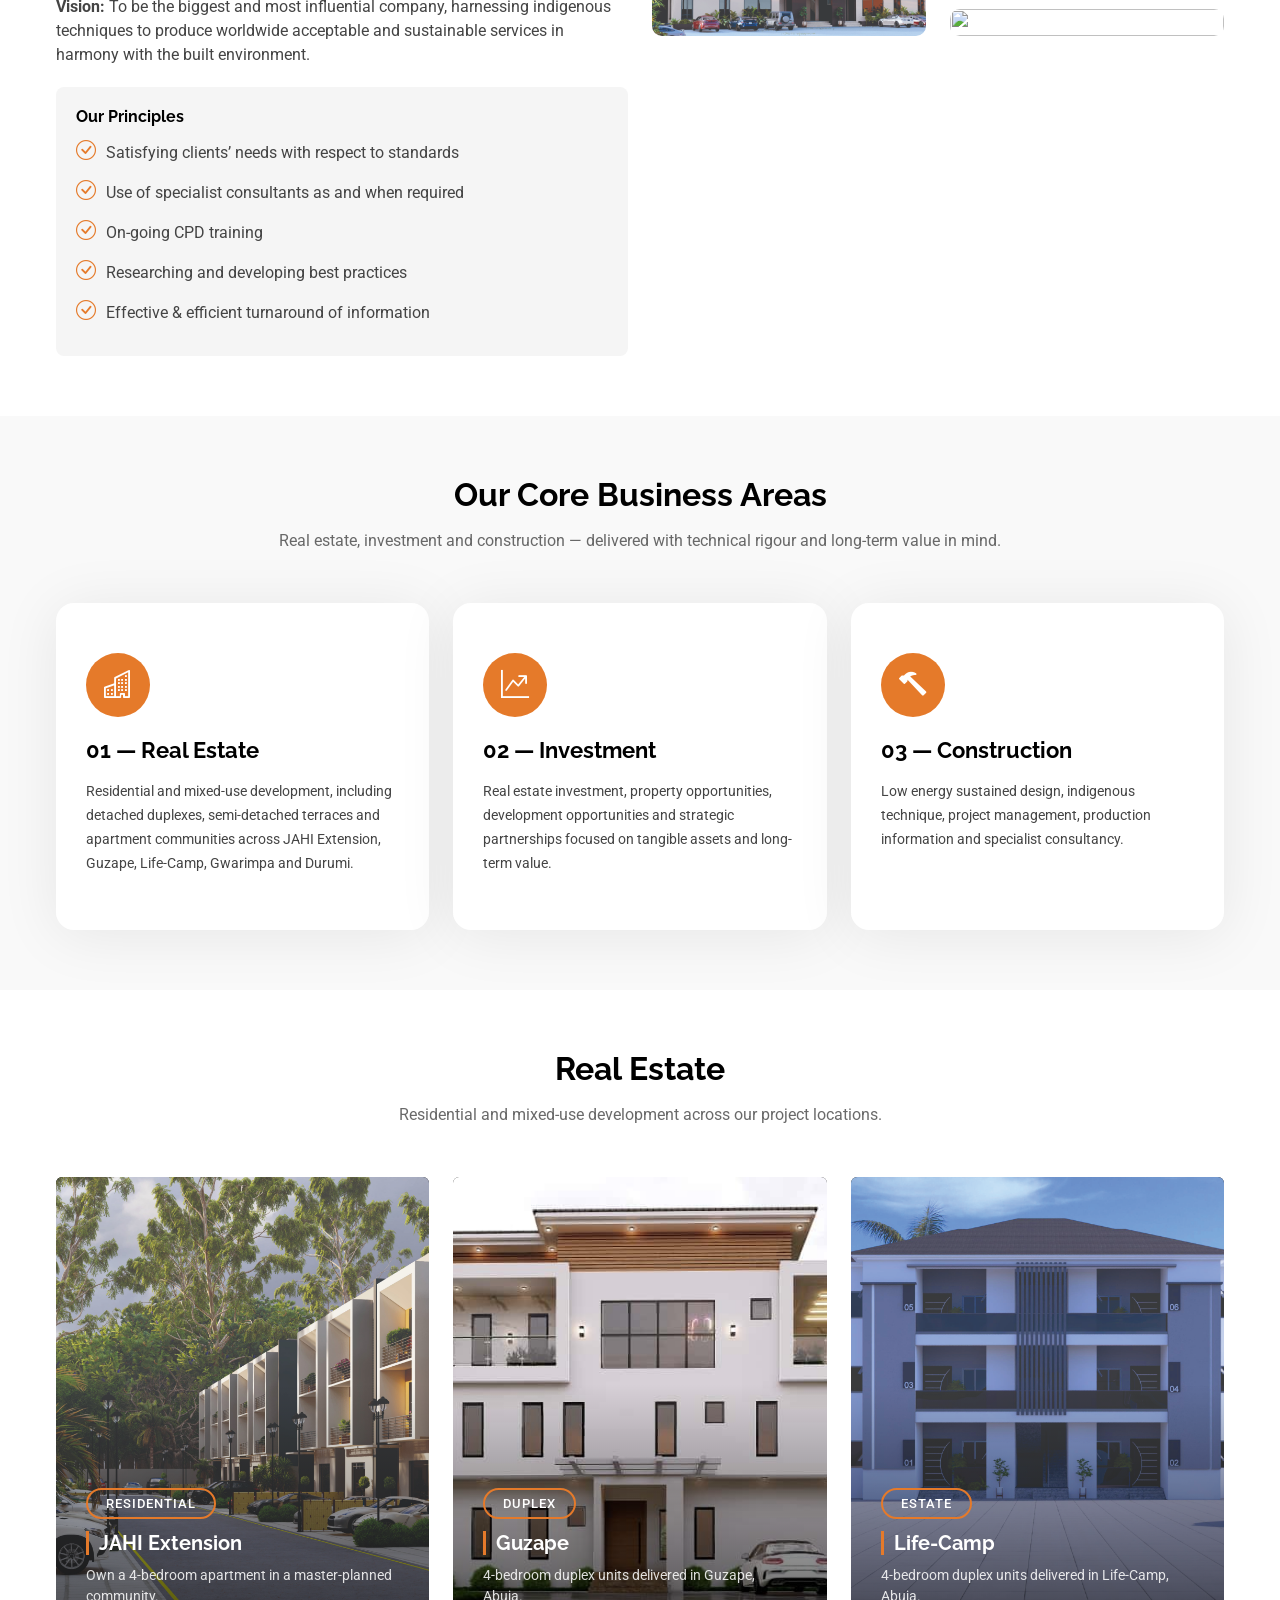
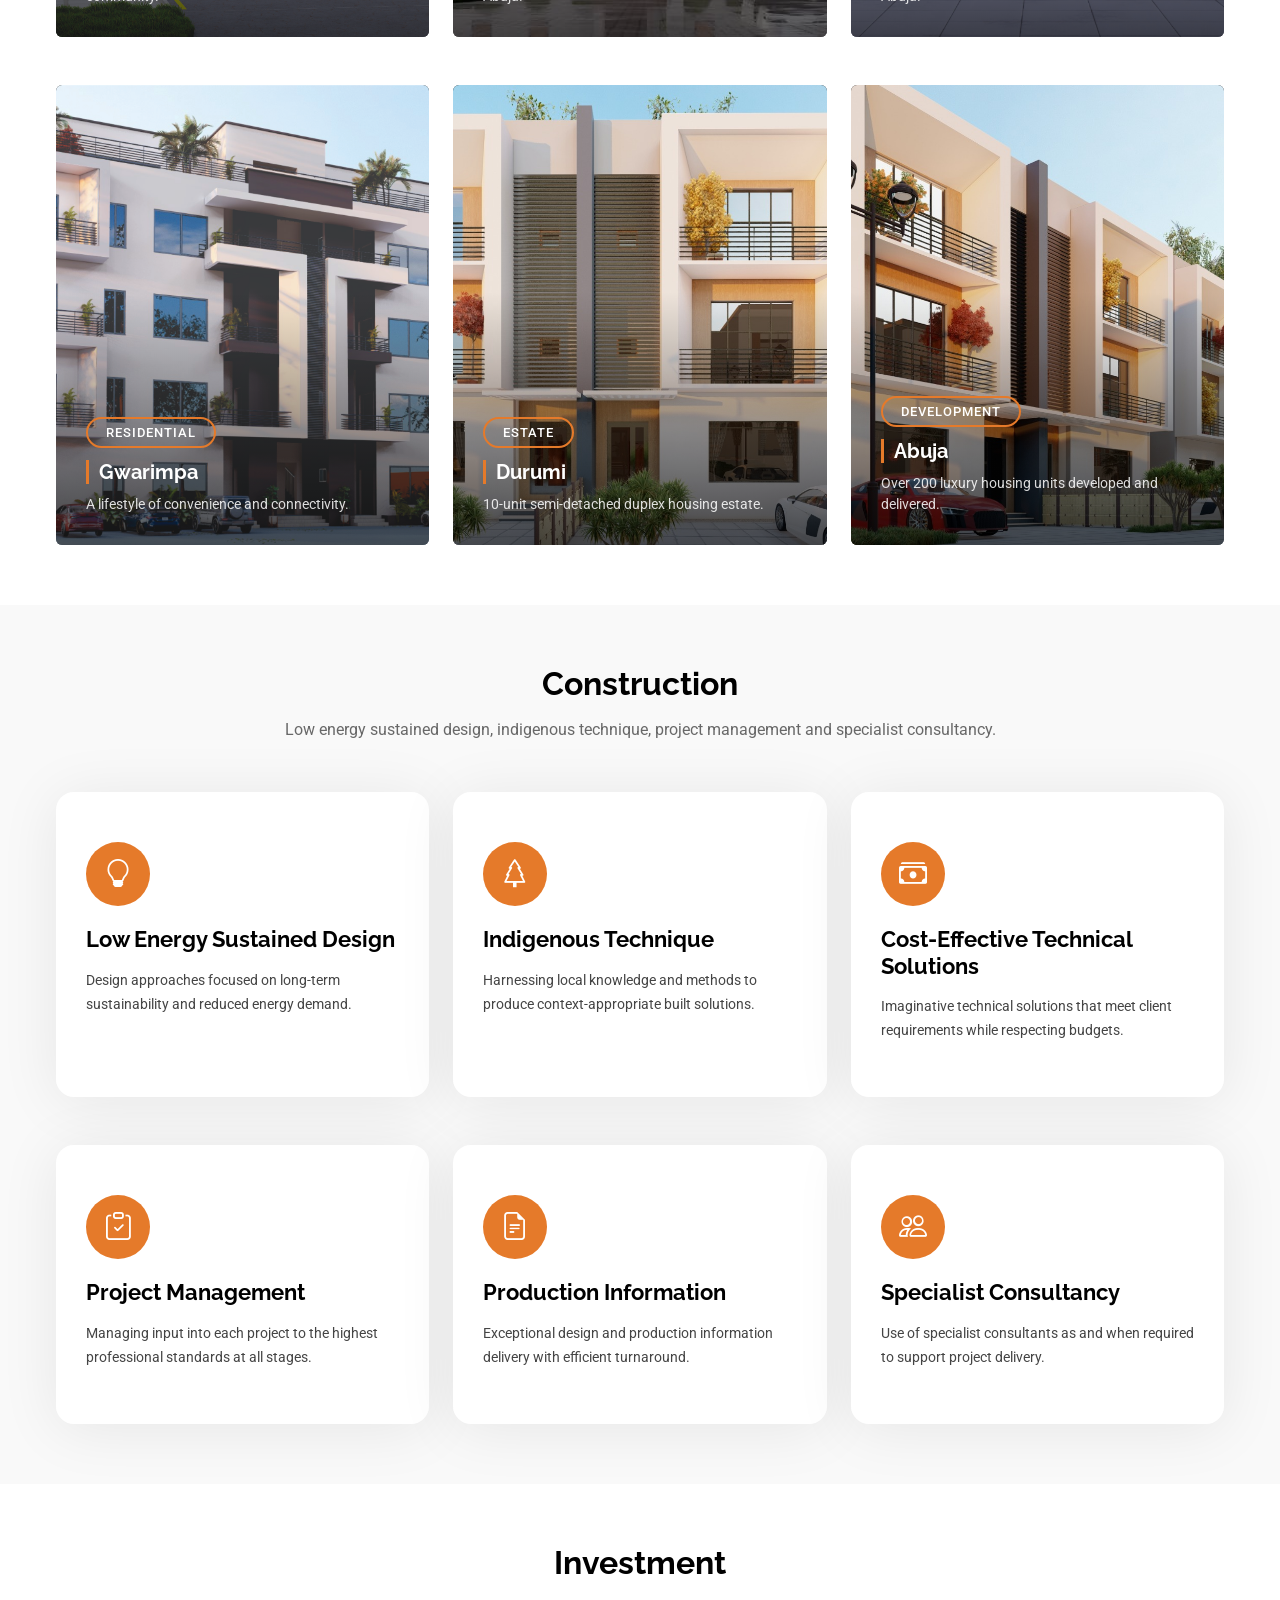
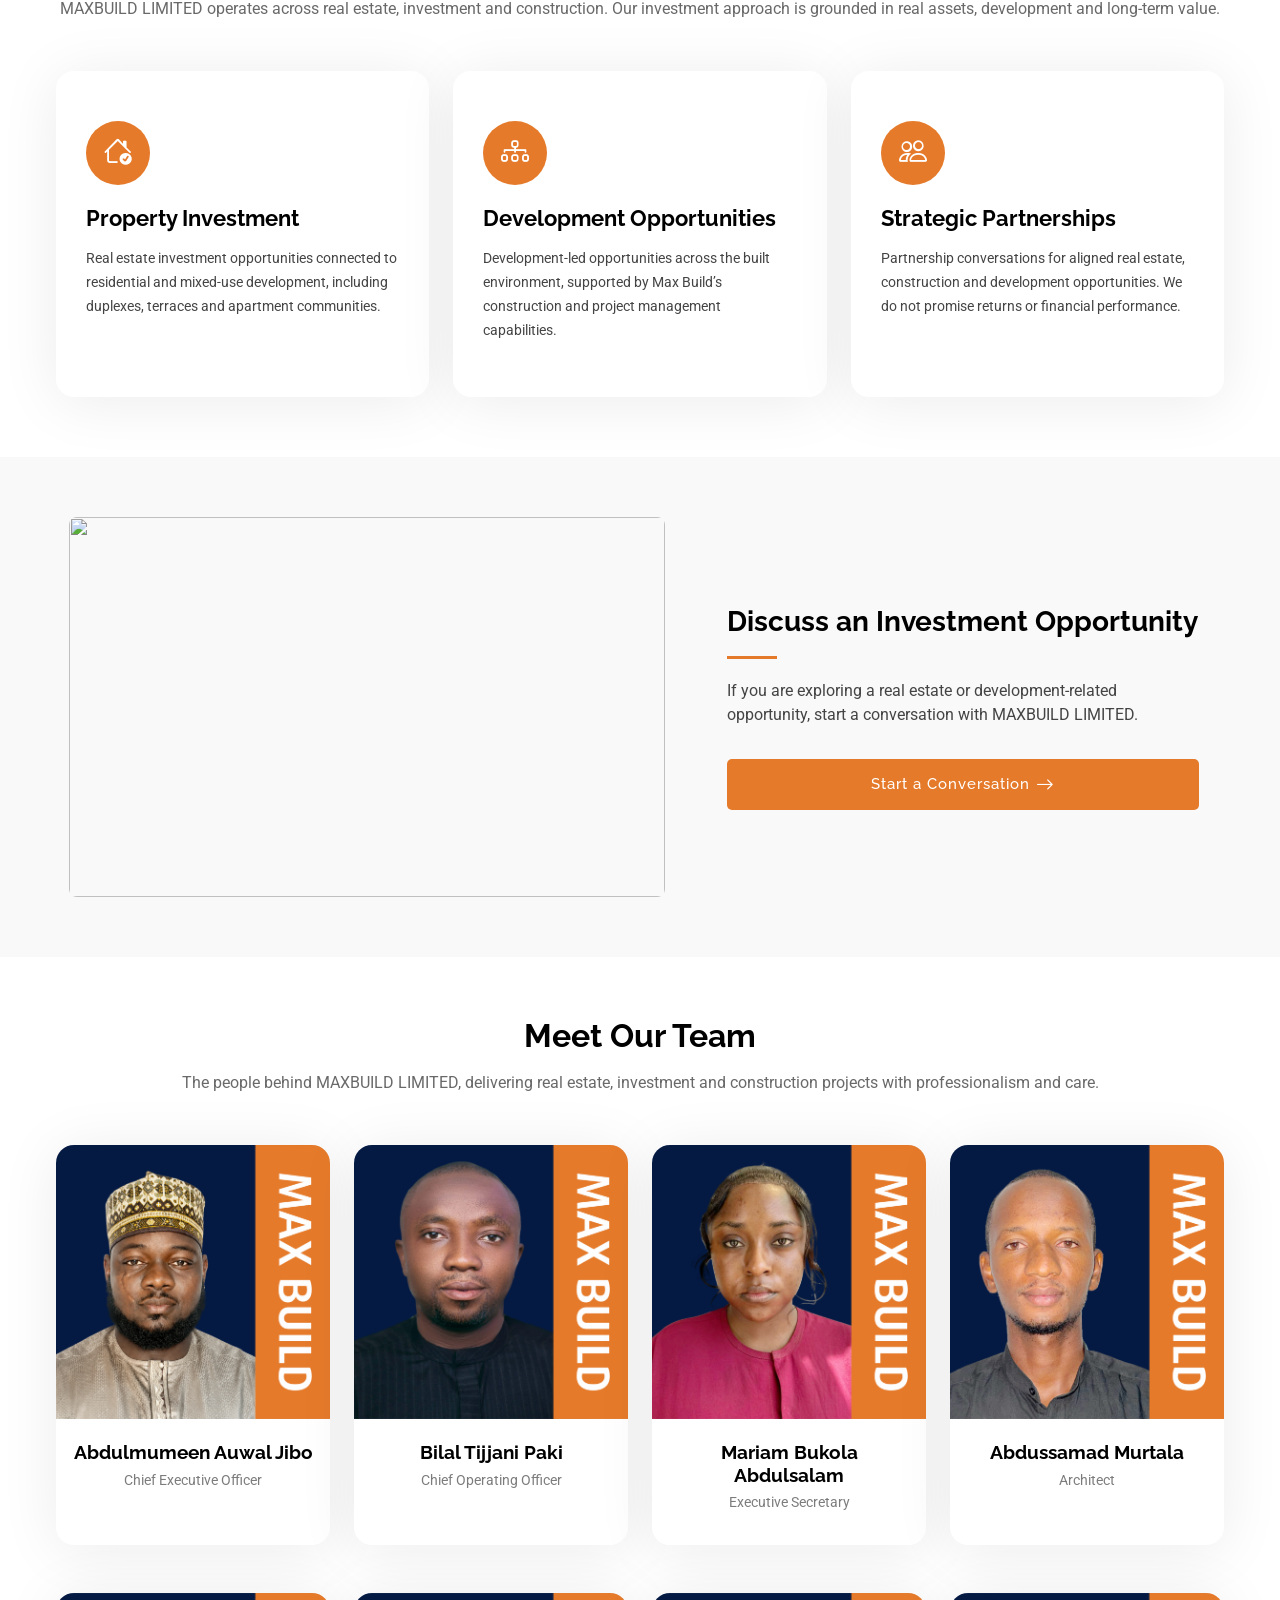
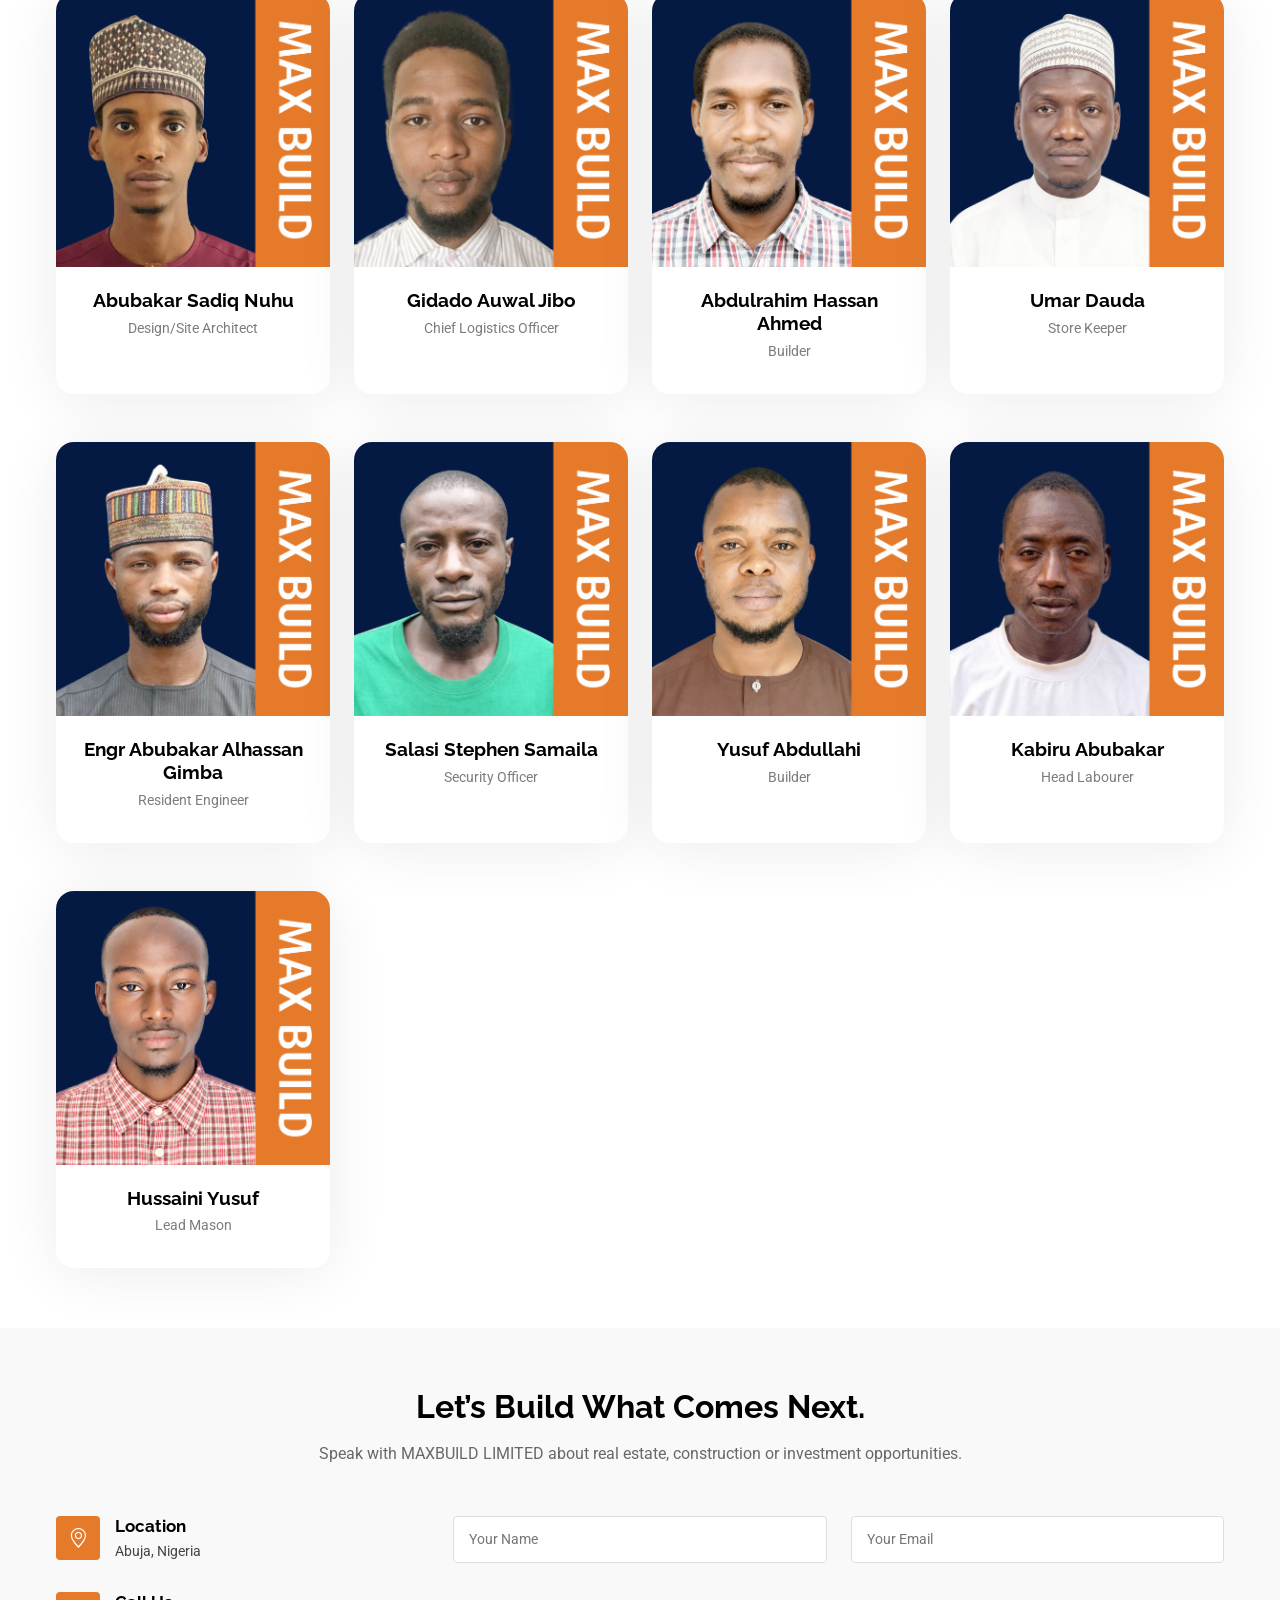
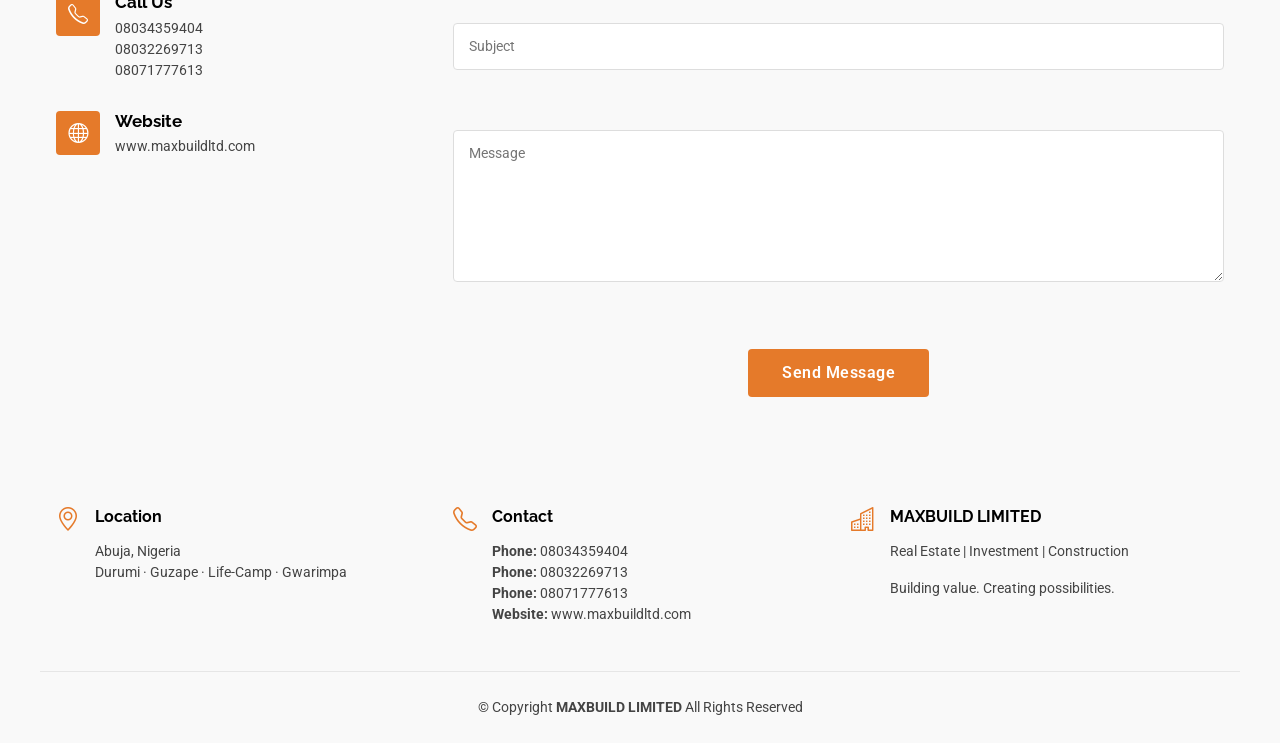
==== commit 7cc9e7c5: "update heading color and logo height in CSS; adjust logo text spacing in HTML" ====
--- a/index.html
+++ b/index.html
@@ -44,7 +44,7 @@
   <div class="container-fluid d-flex align-items-center justify-content-between" style="max-width:1200px;margin:0 auto">
     <a href="#home" class="logo d-flex align-items-center">
       <img src="assets/img/logo/MAX BUILD logo updated.png" alt="Max Build Limited logo" class="logo-img">
-      <h1>MAXBUILD<span> LIMITED</span></h1>
+      <h1>MAXBUILD  LIMITED<span></span></h1>
     </a>
     <nav id="navmenu" class="navmenu">
       <ul>
--- a/assets/css/main.css
+++ b/assets/css/main.css
@@ -4,7 +4,7 @@
   --nav-font: "Poppins", sans-serif;
   --background-color: #ffffff;
   --default-color: #444444;
-  --heading-color: #293076;
+  --heading-color: #000000;
   --accent-color: #E57A2A;
   --surface-color: #ffffff;
   --contrast-color: #ffffff;
@@ -114,7 +114,7 @@
 }
 
 .header .logo .logo-img {
-  height: 42px;
+  height: 65px;
   width: auto;
   margin-right: 10px;
   display: block
@@ -122,7 +122,7 @@
 
 @media (max-width:575px) {
   .header .logo .logo-img {
-    height: 34px;
+    height: 50px;
     margin-right: 8px
   }
 
@@ -866,13 +866,13 @@
   font-size: 18px;
   font-weight: 700;
   letter-spacing: 3px;
-  color: #293076;
+  color: #000000;
   opacity: 0;
   animation: pl-fade .6s ease-out .9s forwards
 }
 
 .pl-name span {
-  color: #e57a2a
+  color: #000000
 }
 
 @keyframes pl-rise {
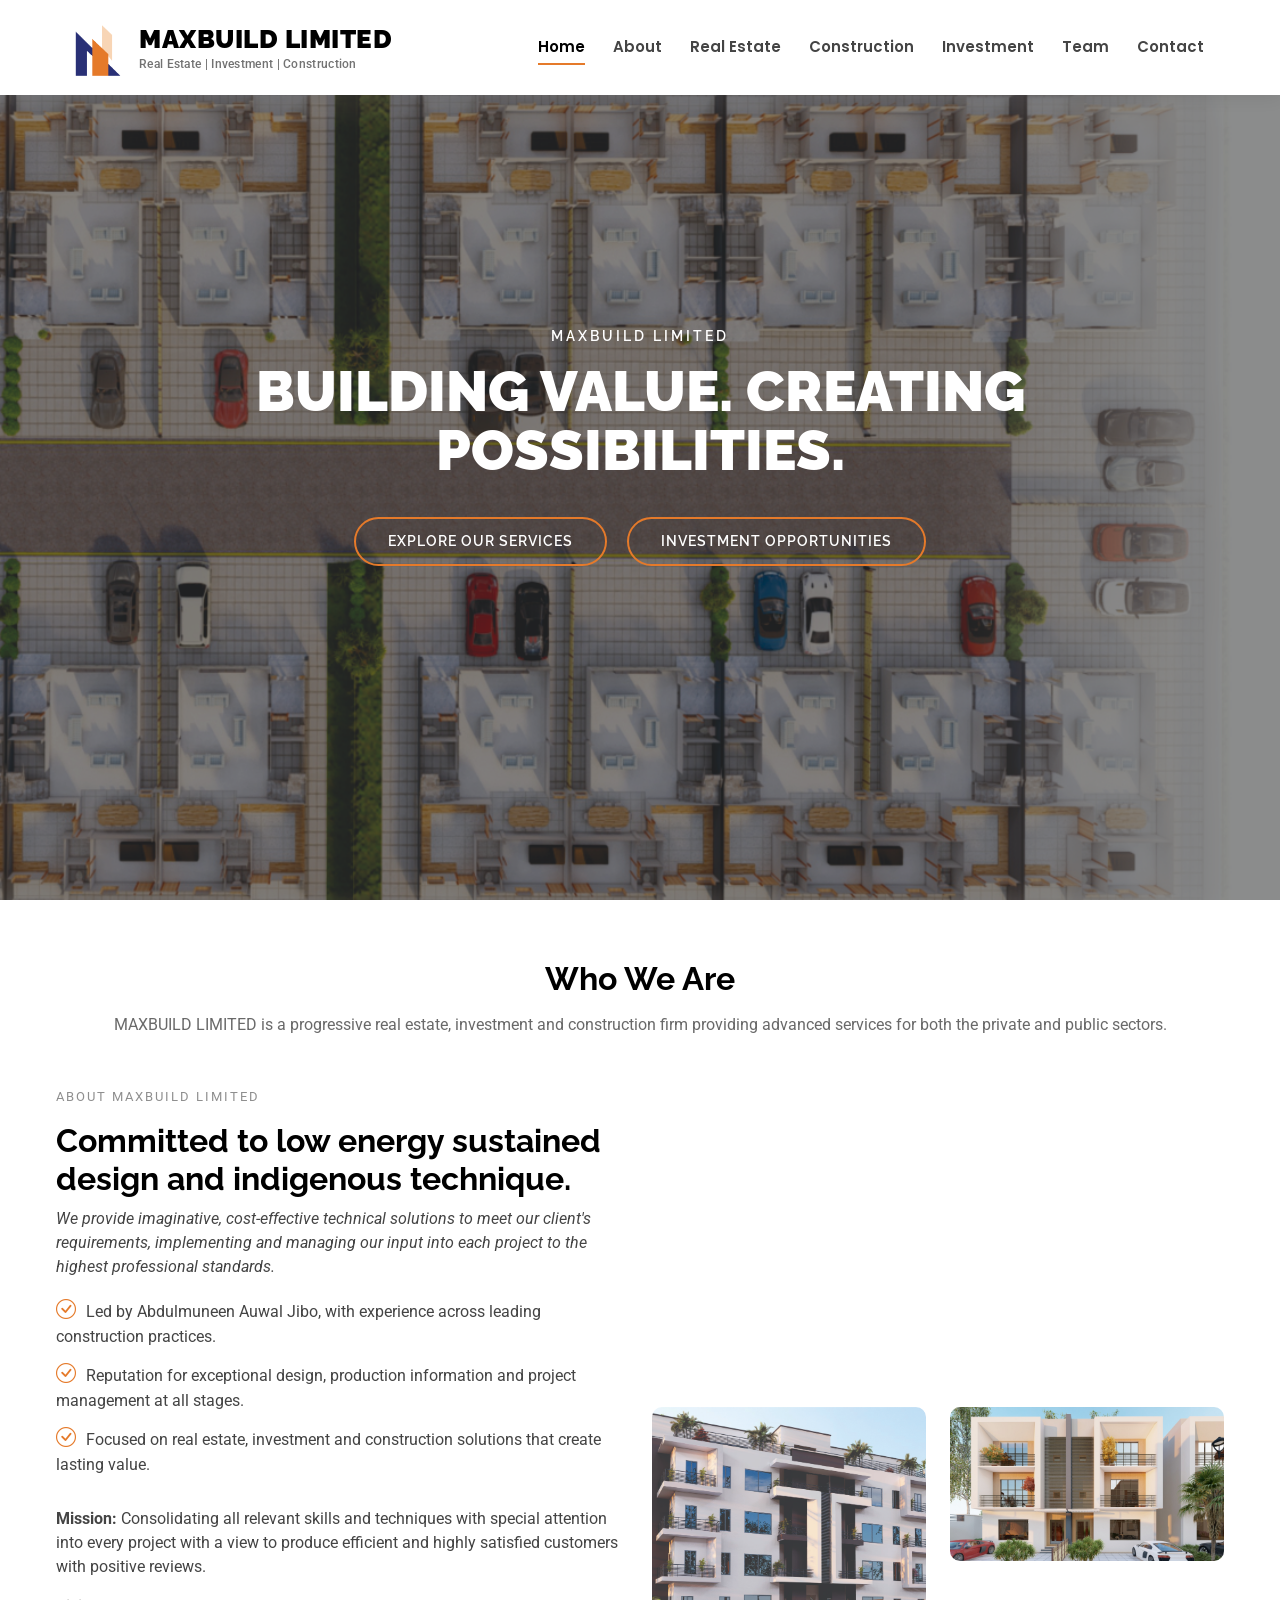
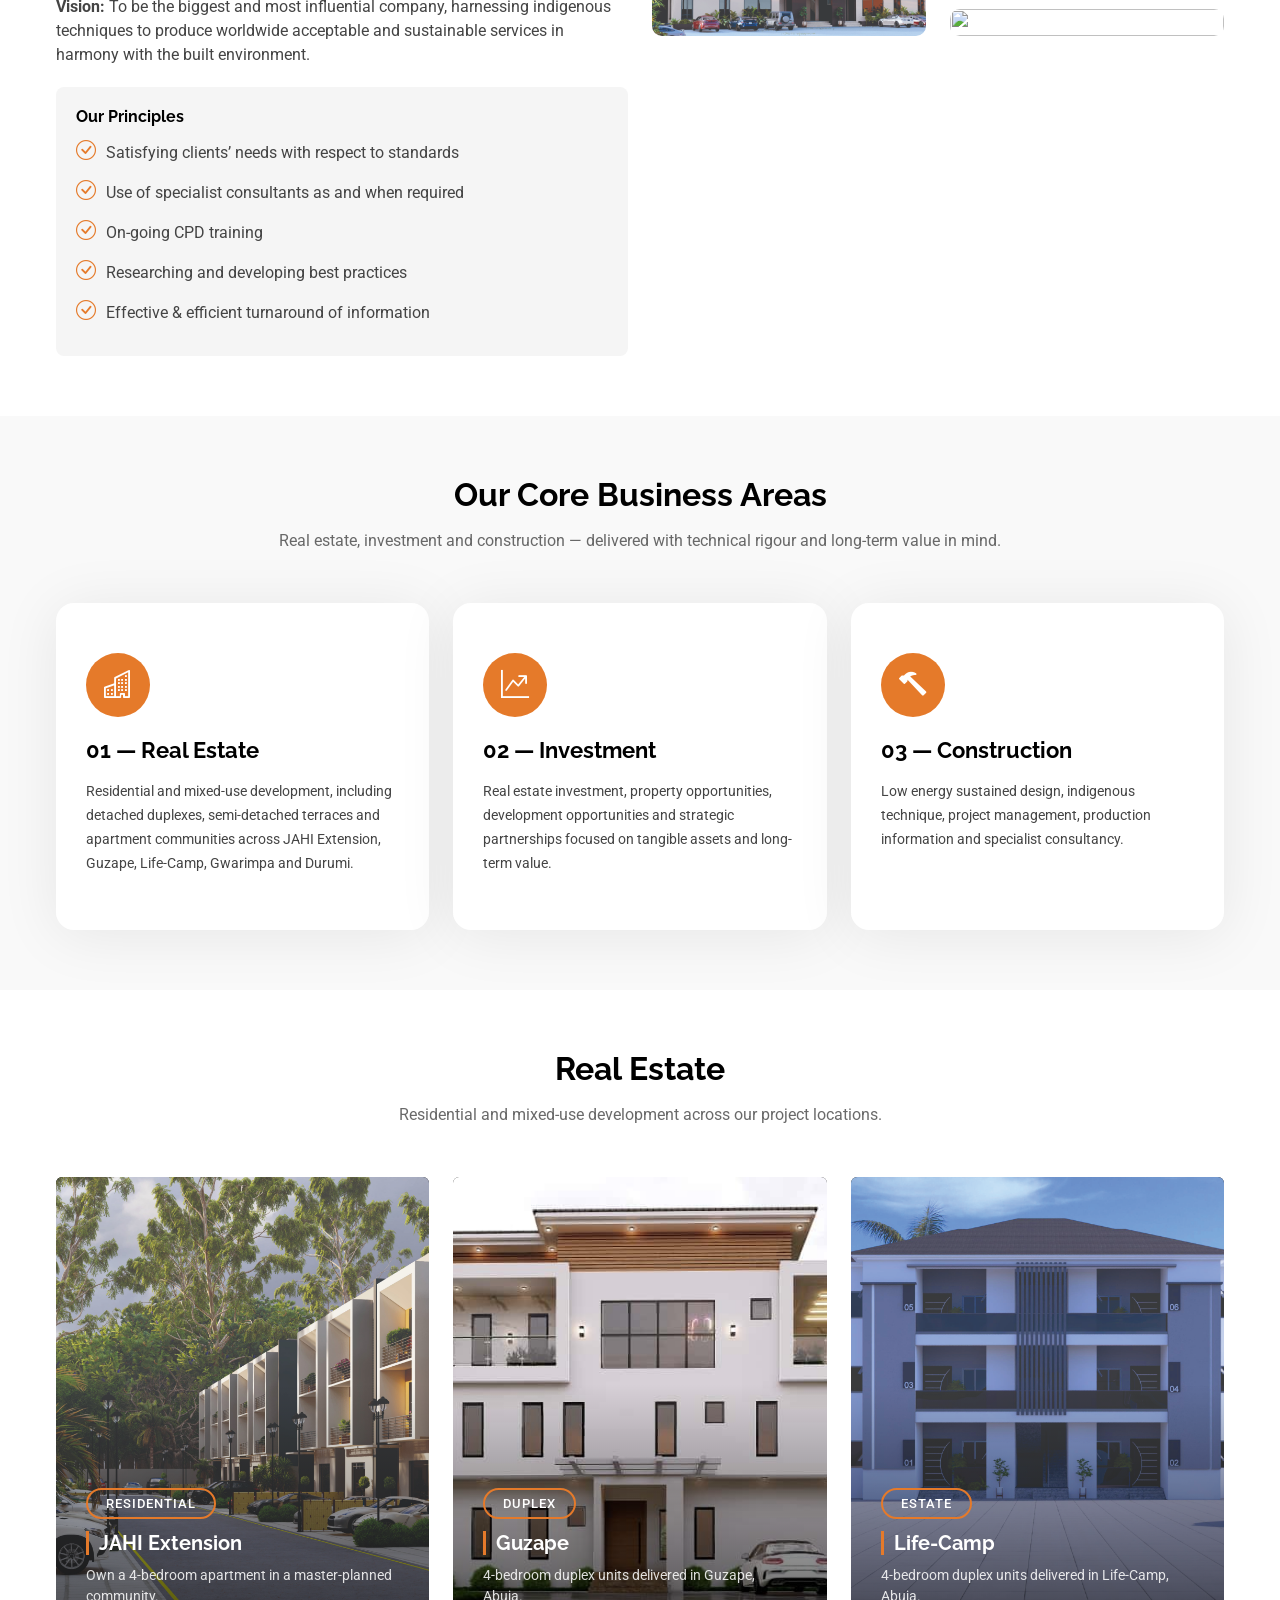
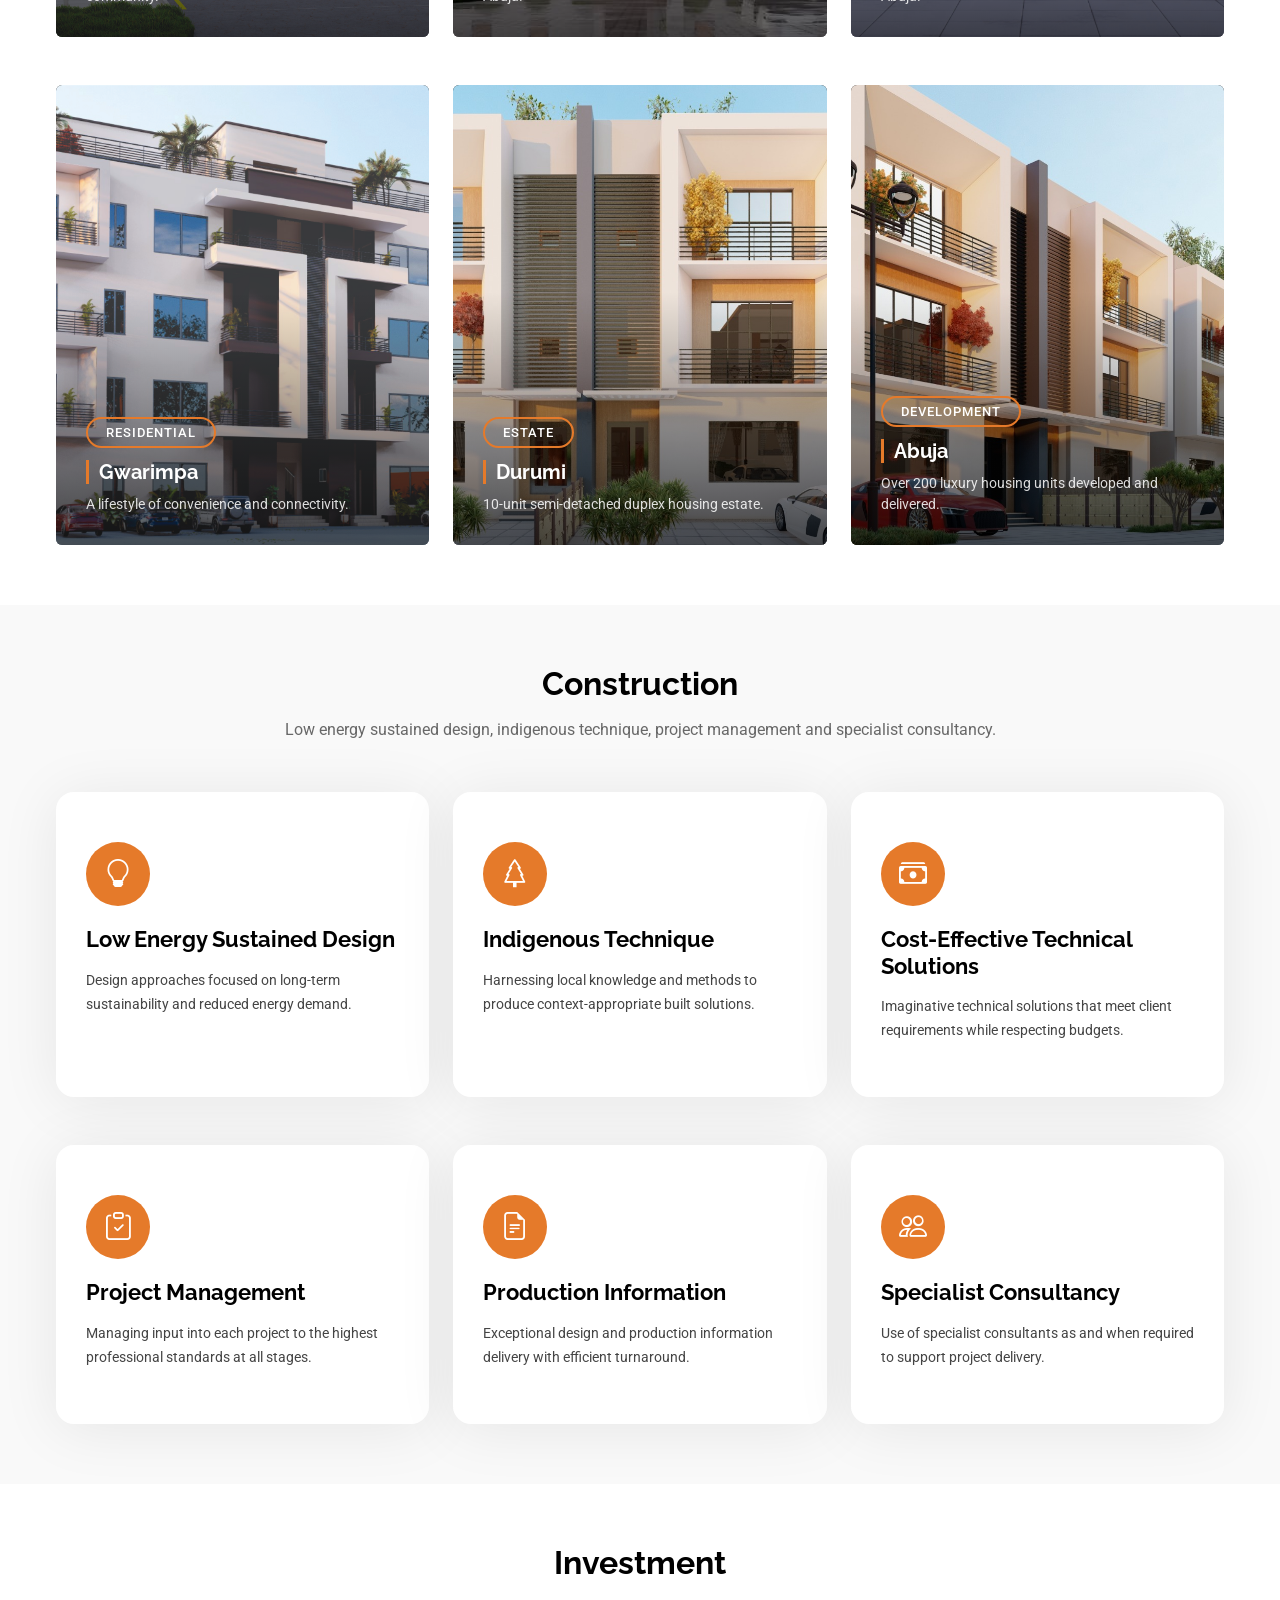
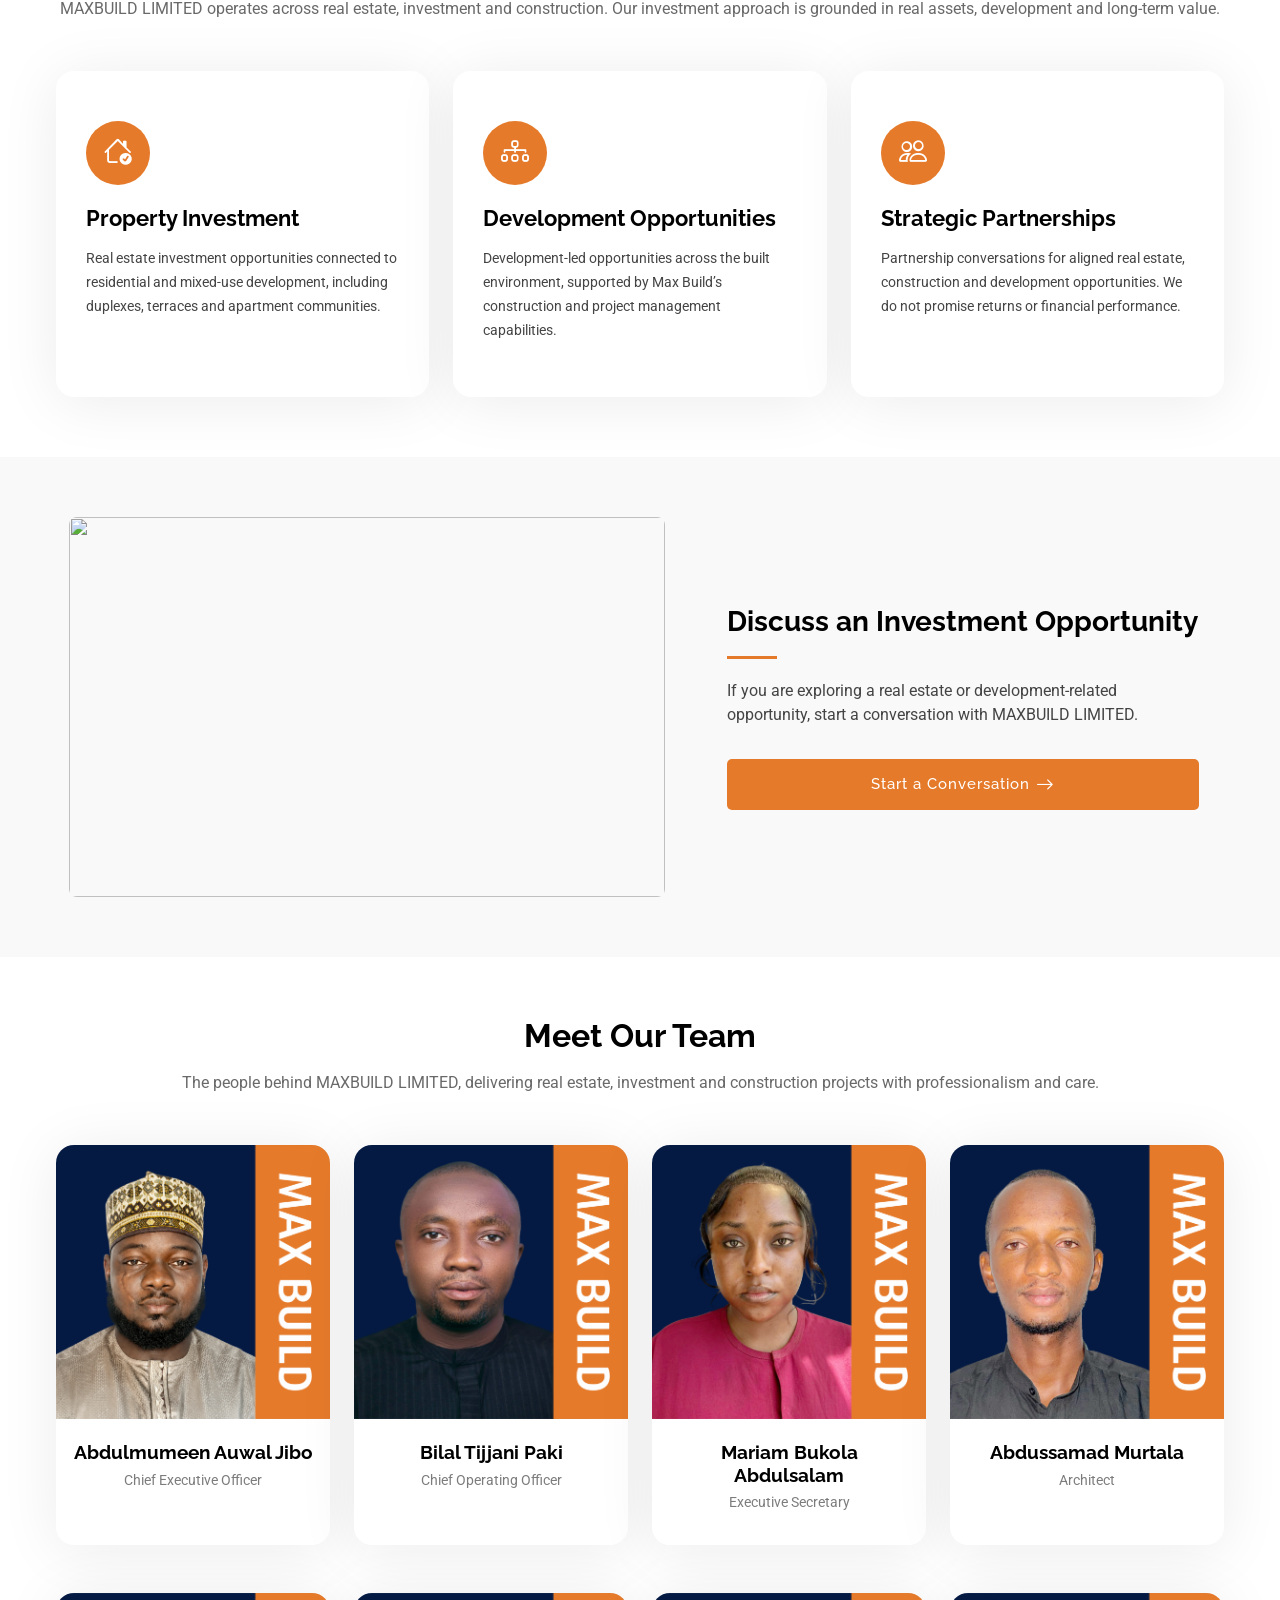
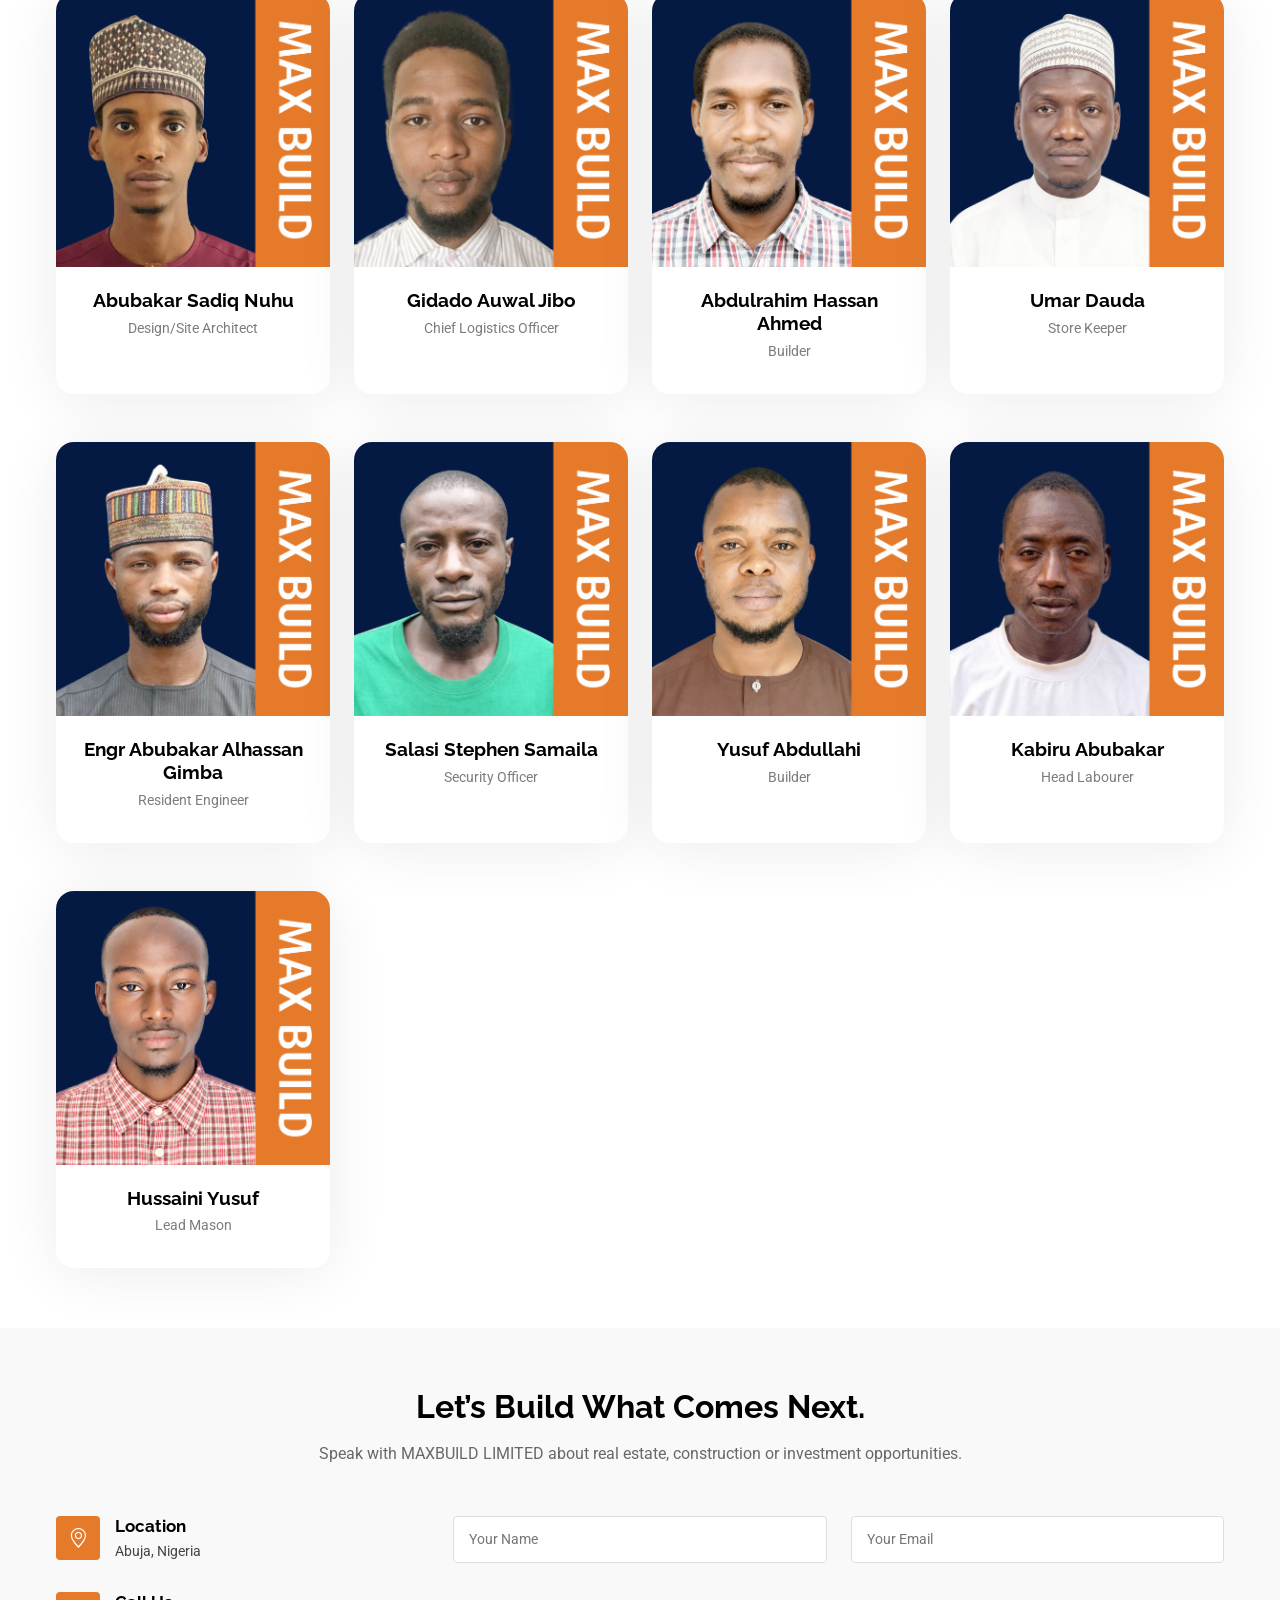
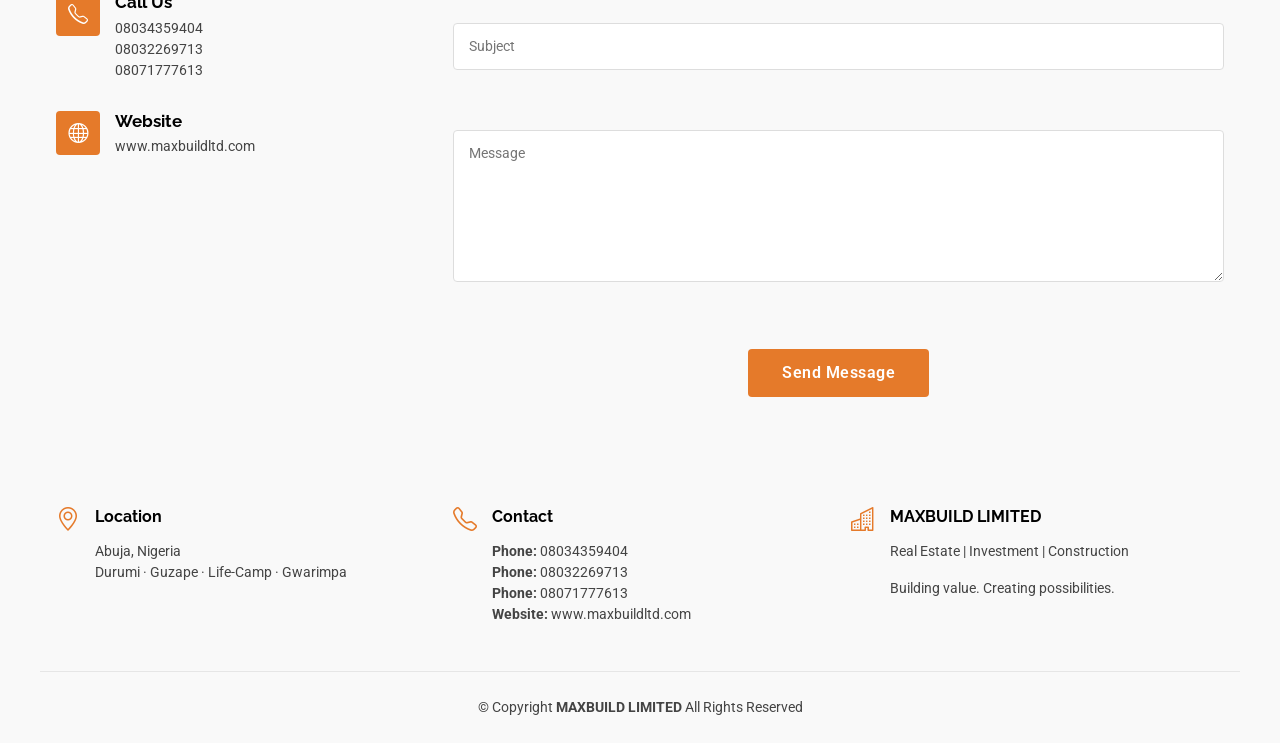
==== commit 62de8468: "Refactor code structure for improved readability and maintainability" ====
--- a/index.html
+++ b/index.html
@@ -1,700 +1,735 @@
 <!DOCTYPE html>
 <html lang="en">
+
 <head>
-<meta charset="utf-8">
-<meta name="viewport" content="width=device-width, initial-scale=1.0">
-<title>MAXBUILD LIMITED — Real Estate | Investment | Construction</title>
-<meta name="description" content="MAXBUILD LIMITED is a progressive real estate, investment and construction firm providing advanced services for private and public sectors.">
-<meta name="keywords" content="Max Build Limited, real estate Abuja, construction Nigeria, investment, property development">
-
-<link href="assets/img/favicon.png" rel="icon">
-<link href="assets/img/apple-touch-icon.png" rel="apple-touch-icon">
-
-<!-- Fonts -->
-<link href="https://fonts.googleapis.com" rel="preconnect">
-<link href="https://fonts.gstatic.com" rel="preconnect" crossorigin>
-<link href="https://fonts.googleapis.com/css2?family=Roboto:wght@300;400;500;700;900&family=Poppins:wght@300;400;500;600;700;800&family=Raleway:wght@300;400;500;600;700;800;900&display=swap" rel="stylesheet">
-
-<!-- Vendor CSS -->
-<link href="https://cdn.jsdelivr.net/npm/bootstrap@5.3.3/dist/css/bootstrap.min.css" rel="stylesheet">
-<link href="https://cdn.jsdelivr.net/npm/bootstrap-icons@1.11.3/font/bootstrap-icons.min.css" rel="stylesheet">
-<link href="https://cdn.jsdelivr.net/npm/aos@2.3.4/dist/aos.css" rel="stylesheet">
-<link href="https://cdn.jsdelivr.net/npm/swiper@11/swiper-bundle.min.css" rel="stylesheet">
-
-<!-- Main CSS -->
-<link href="assets/css/main.css" rel="stylesheet">
+  <meta charset="utf-8">
+  <meta name="viewport" content="width=device-width, initial-scale=1.0">
+  <title>MAXBUILD LIMITED — Real Estate | Investment | Construction</title>
+  <meta name="description"
+    content="MAXBUILD LIMITED is a progressive real estate, investment and construction firm providing advanced services for private and public sectors.">
+  <meta name="keywords"
+    content="Max Build Limited, real estate Abuja, construction Nigeria, investment, property development">
+
+  <link href="assets/img/logo/MAX BUILD logo updated.png" rel="icon">
+  <link href="assets/img/logo/MAX BUILD logo updated.png" rel="apple-touch-icon">
+
+  <!-- Fonts -->
+  <link href="https://fonts.googleapis.com" rel="preconnect">
+  <link href="https://fonts.gstatic.com" rel="preconnect" crossorigin>
+  <link
+    href="https://fonts.googleapis.com/css2?family=Roboto:wght@300;400;500;700;900&family=Poppins:wght@300;400;500;600;700;800&family=Raleway:wght@300;400;500;600;700;800;900&display=swap"
+    rel="stylesheet">
+
+  <!-- Vendor CSS -->
+  <link href="https://cdn.jsdelivr.net/npm/bootstrap@5.3.3/dist/css/bootstrap.min.css" rel="stylesheet">
+  <link href="https://cdn.jsdelivr.net/npm/bootstrap-icons@1.11.3/font/bootstrap-icons.min.css" rel="stylesheet">
+  <link href="https://cdn.jsdelivr.net/npm/aos@2.3.4/dist/aos.css" rel="stylesheet">
+  <link href="https://cdn.jsdelivr.net/npm/swiper@11/swiper-bundle.min.css" rel="stylesheet">
+
+  <!-- Main CSS -->
+  <link href="assets/css/main.css" rel="stylesheet">
 </head>
 
 <body>
 
-<!-- Preloader -->
-<div id="preloader">
-  <div class="preloader-logo">
-    <svg viewBox="851 112 659 748" role="img" aria-label="Max Build Limited">
-      <polygon class="pl-navy" points="851,207 1510,860 1098,860 1098,568 1017,492 1017,860 851,860"/>
-      <polygon class="pl-orange" points="1098,317 1334,542 1334,860 1098,860"/>
-      <polygon class="pl-peach" points="1238,112 1387,255 1387,636 1236,455"/>
-    </svg>
-    <div class="pl-name">MAXBUILD <span>LIMITED</span></div>
-  </div>
-</div>
-
-<!-- Header -->
-<header id="header" class="header d-flex align-items-center fixed-top" style="position:fixed;top:0;left:0;right:0">
-  <div class="container-fluid d-flex align-items-center justify-content-between" style="max-width:1200px;margin:0 auto">
-    <a href="#home" class="logo d-flex align-items-center">
-      <img src="assets/img/logo/MAX BUILD logo updated.png" alt="Max Build Limited logo" class="logo-img">
-      <h1>MAXBUILD  LIMITED<span></span></h1>
-    </a>
-    <nav id="navmenu" class="navmenu">
-      <ul>
-        <li><a href="#home" class="active">Home</a></li>
-        <li><a href="#about">About</a></li>
-        <li><a href="#real-estate">Real Estate</a></li>
-        <li><a href="#construction">Construction</a></li>
-        <li><a href="#investment">Investment</a></li>
-        <li><a href="#team">Team</a></li>
-        <li><a href="#contact">Contact</a></li>
-      </ul>
-      <i class="mobile-nav-toggle bi bi-list"></i>
-    </nav>
-  </div>
-</header>
-
-<main class="main" style="padding-top:0">
-
-<!-- HERO -->
-<section id="home" class="hero section dark-background" style="padding:0">
-  <div id="hero-carousel" class="carousel">
-    <div class="carousel-item active">
-      <img src="assets/img/hero-carousel/in jahi.jpeg" alt="">
-      <div class="carousel-container">
-        <div>
-          <p>MAXBUILD LIMITED</p>
-          <h2>Building Value. Creating Possibilities.</h2>
-          <a href="#construction" class="btn-get-started">Explore Our Services</a>
-          <a href="#investment" class="btn-get-started">Investment Opportunities</a>
-        </div>
-      </div>
-    </div>
-    <div class="carousel-item" style="opacity:0">
-      <img src="assets/img/hero-carousel/mall jahi.jpeg" alt="">
-      <div class="carousel-container">
-        <div>
-          <p>REAL ESTATE | INVESTMENT | CONSTRUCTION</p>
-          <h2>Lasting Value Through Tangible Assets</h2>
-          <a href="#real-estate" class="btn-get-started">View Real Estate</a>
-        </div>
-      </div>
-    </div>
-    <div class="carousel-item" style="opacity:0">
-      <img src="assets/img/hero-carousel/jahi.jpg" alt="">
-      <div class="carousel-container">
-        <div>
-          <p>JAHI EXTENSION</p>
-          <h2>Own a 4-Bedroom Apartment</h2>
-          <a href="#real-estate" class="btn-get-started">View Properties</a>
-        </div>
-      </div>
+  <!-- Preloader -->
+  <div id="preloader">
+    <div class="preloader-logo">
+      <svg viewBox="851 112 659 748" role="img" aria-label="Max Build Limited">
+        <polygon class="pl-navy" points="851,207 1510,860 1098,860 1098,568 1017,492 1017,860 851,860" />
+        <polygon class="pl-orange" points="1098,317 1334,542 1334,860 1098,860" />
+        <polygon class="pl-peach" points="1238,112 1387,255 1387,636 1236,455" />
+      </svg>
+      <div class="pl-name">MAXBUILD <span>LIMITED</span></div>
     </div>
   </div>
-</section>
-
-<!-- ABOUT -->
-<section id="about" class="about section">
-  <div class="container section-title" data-aos="fade-up">
-    <h2>Who We Are</h2>
-    <p>MAXBUILD LIMITED is a progressive real estate, investment and construction firm providing advanced services for both the private and public sectors.</p>
-  </div>
-
-  <div class="container" data-aos="fade-up">
-    <div class="row gy-4 align-items-center">
-      <div class="col-lg-6 content">
-        <p class="who-we-are">About MAXBUILD LIMITED</p>
-        <h3>Committed to low energy sustained design and indigenous technique.</h3>
-        <p class="fst-italic" style="font-style:italic">We provide imaginative, cost-effective technical solutions to meet our client's requirements, implementing and managing our input into each project to the highest professional standards.</p>
+
+  <!-- Header -->
+  <header id="header" class="header d-flex align-items-center fixed-top" style="position:fixed;top:0;left:0;right:0">
+    <div class="container-fluid d-flex align-items-center justify-content-between"
+      style="max-width:1200px;margin:0 auto">
+      <a href="#home" class="logo d-flex align-items-center">
+        <img src="assets/img/logo/MAX BUILD logo updated.png" alt="Max Build Limited logo" class="logo-img">
+        <div class="logo-text">
+          <h1>MAXBUILD LIMITED<span></span></h1>
+          <p class="logo-tagline">Real Estate | Investment | Construction</p>
+        </div>
+      </a>
+      <nav id="navmenu" class="navmenu">
         <ul>
-          <li><i class="bi bi-check-circle"></i> <span>Led by Abdulmuneen Auwal Jibo, with experience across leading construction practices.</span></li>
-          <li><i class="bi bi-check-circle"></i> <span>Reputation for exceptional design, production information and project management at all stages.</span></li>
-          <li><i class="bi bi-check-circle"></i> <span>Focused on real estate, investment and construction solutions that create lasting value.</span></li>
+          <li><a href="#home" class="active">Home</a></li>
+          <li><a href="#about">About</a></li>
+          <li><a href="#real-estate">Real Estate</a></li>
+          <li><a href="#construction">Construction</a></li>
+          <li><a href="#investment">Investment</a></li>
+          <li><a href="#team">Team</a></li>
+          <li><a href="#contact">Contact</a></li>
         </ul>
-
-        <p style="margin-top:20px"><strong>Mission:</strong> Consolidating all relevant skills and techniques with special attention into every project with a view to produce efficient and highly satisfied customers with positive reviews.</p>
-        <p><strong>Vision:</strong> To be the biggest and most influential company, harnessing indigenous techniques to produce worldwide acceptable and sustainable services in harmony with the built environment.</p>
-
-        <div style="background:#f5f5f5;padding:20px;border-radius:8px;margin-top:20px">
-          <h4 style="font-size:16px;font-weight:700;margin-bottom:10px">Our Principles</h4>
-          <ul style="margin:0">
-            <li><i class="bi bi-check-circle"></i> Satisfying clients’ needs with respect to standards</li>
-            <li><i class="bi bi-check-circle"></i> Use of specialist consultants as and when required</li>
-            <li><i class="bi bi-check-circle"></i> On-going CPD training</li>
-            <li><i class="bi bi-check-circle"></i> Researching and developing best practices</li>
-            <li><i class="bi bi-check-circle"></i> Effective &amp; efficient turnaround of information</li>
-          </ul>
-        </div>
-      </div>
-
-      <div class="col-lg-6 about-images">
+        <i class="mobile-nav-toggle bi bi-list"></i>
+      </nav>
+    </div>
+  </header>
+
+  <main class="main" style="padding-top:0">
+
+    <!-- HERO -->
+    <section id="home" class="hero section dark-background" style="padding:0">
+      <div id="hero-carousel" class="carousel">
+        <div class="carousel-item active">
+          <img src="assets/img/hero-carousel/in jahi.jpeg" alt="">
+          <div class="carousel-container">
+            <div>
+              <p>MAXBUILD LIMITED</p>
+              <h2>Building Value. Creating Possibilities.</h2>
+              <a href="#construction" class="btn-get-started">Explore Our Services</a>
+              <a href="#investment" class="btn-get-started">Investment Opportunities</a>
+            </div>
+          </div>
+        </div>
+        <div class="carousel-item" style="opacity:0">
+          <img src="assets/img/hero-carousel/mall jahi.jpeg" alt="">
+          <div class="carousel-container">
+            <div>
+              <p>REAL ESTATE | INVESTMENT | CONSTRUCTION</p>
+              <h2>Lasting Value Through Tangible Assets</h2>
+              <a href="#real-estate" class="btn-get-started">View Real Estate</a>
+            </div>
+          </div>
+        </div>
+        <div class="carousel-item" style="opacity:0">
+          <img src="assets/img/hero-carousel/jahi.jpg" alt="">
+          <div class="carousel-container">
+            <div>
+              <p>JAHI EXTENSION</p>
+              <h2>Own a 4-Bedroom Apartment</h2>
+              <a href="#real-estate" class="btn-get-started">View Properties</a>
+            </div>
+          </div>
+        </div>
+      </div>
+    </section>
+
+    <!-- ABOUT -->
+    <section id="about" class="about section">
+      <div class="container section-title" data-aos="fade-up">
+        <h2>Who We Are</h2>
+        <p>MAXBUILD LIMITED is a progressive real estate, investment and construction firm providing advanced services
+          for both the private and public sectors.</p>
+      </div>
+
+      <div class="container" data-aos="fade-up">
+        <div class="row gy-4 align-items-center">
+          <div class="col-lg-6 content">
+            <p class="who-we-are">About MAXBUILD LIMITED</p>
+            <h3>Committed to low energy sustained design and indigenous technique.</h3>
+            <p class="fst-italic" style="font-style:italic">We provide imaginative, cost-effective technical solutions
+              to meet our client's requirements, implementing and managing our input into each project to the highest
+              professional standards.</p>
+            <ul>
+              <li><i class="bi bi-check-circle"></i> <span>Led by Abdulmuneen Auwal Jibo, with experience across leading
+                  construction practices.</span></li>
+              <li><i class="bi bi-check-circle"></i> <span>Reputation for exceptional design, production information and
+                  project management at all stages.</span></li>
+              <li><i class="bi bi-check-circle"></i> <span>Focused on real estate, investment and construction solutions
+                  that create lasting value.</span></li>
+            </ul>
+
+            <p style="margin-top:20px"><strong>Mission:</strong> Consolidating all relevant skills and techniques with
+              special attention into every project with a view to produce efficient and highly satisfied customers with
+              positive reviews.</p>
+            <p><strong>Vision:</strong> To be the biggest and most influential company, harnessing indigenous techniques
+              to produce worldwide acceptable and sustainable services in harmony with the built environment.</p>
+
+            <div style="background:#f5f5f5;padding:20px;border-radius:8px;margin-top:20px">
+              <h4 style="font-size:16px;font-weight:700;margin-bottom:10px">Our Principles</h4>
+              <ul style="margin:0">
+                <li><i class="bi bi-check-circle"></i> Satisfying clients’ needs with respect to standards</li>
+                <li><i class="bi bi-check-circle"></i> Use of specialist consultants as and when required</li>
+                <li><i class="bi bi-check-circle"></i> On-going CPD training</li>
+                <li><i class="bi bi-check-circle"></i> Researching and developing best practices</li>
+                <li><i class="bi bi-check-circle"></i> Effective &amp; efficient turnaround of information</li>
+              </ul>
+            </div>
+          </div>
+
+          <div class="col-lg-6 about-images">
+            <div class="row gy-4">
+              <div class="col-lg-6"><img src="assets/img/gwarimpa.jpeg" alt=""></div>
+              <div class="col-lg-6">
+                <div class="row gy-4">
+                  <div class="col-lg-12"><img src="assets/img/WhatsApp Image 2026-06-14 at 9.22.48 AM.jpeg" alt="">
+                  </div>
+                  <div class="col-lg-12"><img src="assets/img/mall jahi cxz.jpeg" alt=""></div>
+                </div>
+              </div>
+            </div>
+          </div>
+        </div>
+      </div>
+    </section>
+
+    <!-- THREE CORE BUSINESS AREAS -->
+    <section id="services" class="services section light-background">
+      <div class="container section-title" data-aos="fade-up">
+        <h2>Our Core Business Areas</h2>
+        <p>Real estate, investment and construction — delivered with technical rigour and long-term value in mind.</p>
+      </div>
+
+      <div class="container">
         <div class="row gy-4">
-          <div class="col-lg-6"><img src="assets/img/gwarimpa.jpeg" alt=""></div>
-          <div class="col-lg-6">
-            <div class="row gy-4">
-              <div class="col-lg-12"><img src="assets/img/WhatsApp Image 2026-06-14 at 9.22.48 AM.jpeg" alt=""></div>
-              <div class="col-lg-12"><img src="assets/img/mall jahi cxz.jpeg" alt=""></div>
-            </div>
+          <div class="col-lg-4 col-md-6" data-aos="fade-up" data-aos-delay="100">
+            <div class="service-item position-relative">
+              <div class="icon"><i class="bi bi-buildings"></i></div>
+              <h3>01 — Real Estate</h3>
+              <p>Residential and mixed-use development, including detached duplexes, semi-detached terraces and
+                apartment communities across JAHI Extension, Guzape, Life-Camp, Gwarimpa and Durumi.</p>
+            </div>
+          </div>
+          <div class="col-lg-4 col-md-6" data-aos="fade-up" data-aos-delay="200">
+            <div class="service-item position-relative">
+              <div class="icon"><i class="bi bi-graph-up-arrow"></i></div>
+              <h3>02 — Investment</h3>
+              <p>Real estate investment, property opportunities, development opportunities and strategic partnerships
+                focused on tangible assets and long-term value.</p>
+            </div>
+          </div>
+          <div class="col-lg-4 col-md-6" data-aos="fade-up" data-aos-delay="300">
+            <div class="service-item position-relative">
+              <div class="icon"><i class="bi bi-hammer"></i></div>
+              <h3>03 — Construction</h3>
+              <p>Low energy sustained design, indigenous technique, project management, production information and
+                specialist consultancy.</p>
+            </div>
+          </div>
+        </div>
+      </div>
+    </section>
+
+    <!-- REAL ESTATE -->
+    <section id="real-estate" class="real-estate section">
+      <div class="container section-title" data-aos="fade-up">
+        <h2>Real Estate</h2>
+        <p>Residential and mixed-use development across our project locations.</p>
+      </div>
+
+      <div class="container">
+        <div class="row gy-4">
+          <div class="col-xl-4 col-md-6" data-aos="fade-up" data-aos-delay="100">
+            <div class="card">
+              <img src="assets/img/jahi.jpg" alt="">
+              <div class="card-body">
+                <span class="sale-rent">Residential</span>
+                <h3>JAHI Extension</h3>
+                <p>Own a 4-bedroom apartment in a master-planned community.</p>
+              </div>
+            </div>
+          </div>
+          <div class="col-xl-4 col-md-6" data-aos="fade-up" data-aos-delay="200">
+            <div class="card">
+              <img src="assets/img/WhatsApp Image 2026-06-14 at 9.22.19 AM.jpeg " alt="">
+              <div class="card-body">
+                <span class="sale-rent">Duplex</span>
+                <h3>Guzape</h3>
+                <p>4-bedroom duplex units delivered in Guzape, Abuja.</p>
+              </div>
+            </div>
+          </div>
+          <div class="col-xl-4 col-md-6" data-aos="fade-up" data-aos-delay="300">
+            <div class="card">
+              <img src="assets/img/life camp.jpeg" alt="">
+              <div class="card-body">
+                <span class="sale-rent">Estate</span>
+                <h3>Life-Camp</h3>
+                <p>4-bedroom duplex units delivered in Life-Camp, Abuja.</p>
+              </div>
+            </div>
+          </div>
+          <div class="col-xl-4 col-md-6" data-aos="fade-up" data-aos-delay="400">
+            <div class="card">
+              <img src="assets/img/gwarimpa.jpeg" alt="">
+              <div class="card-body">
+                <span class="sale-rent">Residential</span>
+                <h3>Gwarimpa</h3>
+                <p>A lifestyle of convenience and connectivity.</p>
+              </div>
+            </div>
+          </div>
+          <div class="col-xl-4 col-md-6" data-aos="fade-up" data-aos-delay="500">
+            <div class="card">
+              <img src="assets/img/WhatsApp Image 2026-06-14 at 9.22.48 AM.jpeg" alt="">
+              <div class="card-body">
+                <span class="sale-rent">Estate</span>
+                <h3>Durumi</h3>
+                <p>10-unit semi-detached duplex housing estate.</p>
+              </div>
+            </div>
+          </div>
+          <div class="col-xl-4 col-md-6" data-aos="fade-up" data-aos-delay="600">
+            <div class="card">
+              <img src="assets/img/WhatsApp Image 2026-06-14 at 9.22.44 AM.jpeg" alt="">
+              <div class="card-body">
+                <span class="sale-rent">Development</span>
+                <h3>Abuja</h3>
+                <p>Over 200 luxury housing units developed and delivered.</p>
+              </div>
+            </div>
+          </div>
+        </div>
+      </div>
+    </section>
+
+    <!-- CONSTRUCTION -->
+    <section id="construction" class="services section light-background">
+      <div class="container section-title" data-aos="fade-up">
+        <h2>Construction</h2>
+        <p>Low energy sustained design, indigenous technique, project management and specialist consultancy.</p>
+      </div>
+      <div class="container">
+        <div class="row gy-4">
+          <div class="col-lg-4 col-md-6" data-aos="fade-up" data-aos-delay="100">
+            <div class="service-item">
+              <div class="icon"><i class="bi bi-lightbulb"></i></div>
+              <h3>Low Energy Sustained Design</h3>
+              <p>Design approaches focused on long-term sustainability and reduced energy demand.</p>
+            </div>
+          </div>
+          <div class="col-lg-4 col-md-6" data-aos="fade-up" data-aos-delay="200">
+            <div class="service-item">
+              <div class="icon"><i class="bi bi-tree"></i></div>
+              <h3>Indigenous Technique</h3>
+              <p>Harnessing local knowledge and methods to produce context-appropriate built solutions.</p>
+            </div>
+          </div>
+          <div class="col-lg-4 col-md-6" data-aos="fade-up" data-aos-delay="300">
+            <div class="service-item">
+              <div class="icon"><i class="bi bi-cash-stack"></i></div>
+              <h3>Cost-Effective Technical Solutions</h3>
+              <p>Imaginative technical solutions that meet client requirements while respecting budgets.</p>
+            </div>
+          </div>
+          <div class="col-lg-4 col-md-6" data-aos="fade-up" data-aos-delay="400">
+            <div class="service-item">
+              <div class="icon"><i class="bi bi-clipboard-check"></i></div>
+              <h3>Project Management</h3>
+              <p>Managing input into each project to the highest professional standards at all stages.</p>
+            </div>
+          </div>
+          <div class="col-lg-4 col-md-6" data-aos="fade-up" data-aos-delay="500">
+            <div class="service-item">
+              <div class="icon"><i class="bi bi-file-earmark-text"></i></div>
+              <h3>Production Information</h3>
+              <p>Exceptional design and production information delivery with efficient turnaround.</p>
+            </div>
+          </div>
+          <div class="col-lg-4 col-md-6" data-aos="fade-up" data-aos-delay="600">
+            <div class="service-item">
+              <div class="icon"><i class="bi bi-people"></i></div>
+              <h3>Specialist Consultancy</h3>
+              <p>Use of specialist consultants as and when required to support project delivery.</p>
+            </div>
+          </div>
+        </div>
+      </div>
+    </section>
+
+    <!-- INVESTMENT -->
+    <section id="investment" class="services section">
+      <div class="container section-title" data-aos="fade-up">
+        <h2>Investment</h2>
+        <p>MAXBUILD LIMITED operates across real estate, investment and construction. Our investment approach is
+          grounded in real assets, development and long-term value.</p>
+      </div>
+      <div class="container">
+        <div class="row gy-4">
+          <div class="col-lg-4 col-md-6" data-aos="fade-up" data-aos-delay="100">
+            <div class="service-item">
+              <div class="icon"><i class="bi bi-house-check"></i></div>
+              <h3>Property Investment</h3>
+              <p>Real estate investment opportunities connected to residential and mixed-use development, including
+                duplexes, terraces and apartment communities.</p>
+            </div>
+          </div>
+          <div class="col-lg-4 col-md-6" data-aos="fade-up" data-aos-delay="200">
+            <div class="service-item">
+              <div class="icon"><i class="bi bi-diagram-3"></i></div>
+              <h3>Development Opportunities</h3>
+              <p>Development-led opportunities across the built environment, supported by Max Build’s construction and
+                project management capabilities.</p>
+            </div>
+          </div>
+          <div class="col-lg-4 col-md-6" data-aos="fade-up" data-aos-delay="300">
+            <div class="service-item">
+              <div class="icon"><i class="bi bi-people"></i></div>
+              <h3>Strategic Partnerships</h3>
+              <p>Partnership conversations for aligned real estate, construction and development opportunities. We do
+                not promise returns or financial performance.</p>
+            </div>
+          </div>
+        </div>
+      </div>
+    </section>
+
+    <!-- INVESTMENT CTA -->
+    <section id="investment-cta" class="features section light-background">
+      <div class="container">
+        <div class="row justify-content-around gy-4">
+          <div class="features-image col-lg-6" data-aos="fade-up" data-aos-delay="100"
+            style="position:relative;min-height:380px">
+            <img src="assets/img/mall jahi cxz.jpeg" alt=""
+              style="position:absolute;inset:0;width:100%;height:100%;object-fit:cover;border-radius:8px">
+          </div>
+          <div class="col-lg-5 d-flex flex-column justify-content-center" data-aos="fade-up" data-aos-delay="200">
+            <h3>Discuss an Investment Opportunity</h3>
+            <p>If you are exploring a real estate or development-related opportunity, start a conversation with MAXBUILD
+              LIMITED.</p>
+            <a href="#contact" class="read-more mt-3">Start a Conversation <i class="bi bi-arrow-right"></i></a>
+          </div>
+        </div>
+      </div>
+    </section>
+
+
+    <!-- ======= Team ======= -->
+    <section id="team" class="team section">
+      <div class="container section-title" data-aos="fade-up">
+        <h2>Meet Our Team</h2>
+        <p>The people behind MAXBUILD LIMITED, delivering real estate, investment and construction projects with
+          professionalism and care.</p>
+      </div>
+
+      <div class="container">
+        <div class="row gy-4">
+
+          <div class="col-lg-3 col-md-6" data-aos="fade-up" data-aos-delay="100">
+            <div class="team-member">
+              <div class="member-img">
+                <img src="assets/img/team/ceo.png" alt="Abdulmumeen Auwal Jibo">
+                <!-- <div class="social">
+              <a href="#" aria-label="LinkedIn"><i class="bi bi-linkedin"></i></a>
+              <a href="#" aria-label="Twitter / X"><i class="bi bi-twitter-x"></i></a>
+              <a href="#" aria-label="Email"><i class="bi bi-envelope"></i></a>
+            </div> -->
+              </div>
+              <div class="member-info">
+                <h4>Abdulmumeen Auwal Jibo</h4>
+                <span>Chief Executive Officer</span>
+              </div>
+            </div>
+          </div>
+
+          <div class="col-lg-3 col-md-6" data-aos="fade-up" data-aos-delay="200">
+            <div class="team-member">
+              <div class="member-img">
+                <img src="assets/img/team/coo.png" alt="Bilal Tijjani Paki">
+                <!-- <div class="social">
+              <a href="#" aria-label="LinkedIn"><i class="bi bi-linkedin"></i></a>
+              <a href="#" aria-label="Twitter / X"><i class="bi bi-twitter-x"></i></a>
+              <a href="#" aria-label="Email"><i class="bi bi-envelope"></i></a>
+            </div> -->
+              </div>
+              <div class="member-info">
+                <h4>Bilal Tijjani Paki</h4>
+                <span>Chief Operating Officer</span>
+              </div>
+            </div>
+          </div>
+
+          <div class="col-lg-3 col-md-6" data-aos="fade-up" data-aos-delay="300">
+            <div class="team-member">
+              <div class="member-img">
+                <img src="assets/img/team/secretary.png" alt="Mariam Bukola Abdulsalam">
+                <!-- <div class="social">
+              <a href="#" aria-label="LinkedIn"><i class="bi bi-linkedin"></i></a>
+              <a href="#" aria-label="Twitter / X"><i class="bi bi-twitter-x"></i></a>
+              <a href="#" aria-label="Email"><i class="bi bi-envelope"></i></a>
+            </div> -->
+              </div>
+              <div class="member-info">
+                <h4>Mariam Bukola Abdulsalam</h4>
+                <span>Executive Secretary
+                </span>
+              </div>
+            </div>
+          </div>
+
+          <div class="col-lg-3 col-md-6" data-aos="fade-up" data-aos-delay="400">
+            <div class="team-member">
+              <div class="member-img">
+                <img src="assets/img/team/architect.png" alt="Abdussamad Murtala">
+                <!-- <div class="social">
+              <a href="#" aria-label="LinkedIn"><i class="bi bi-linkedin"></i></a>
+              <a href="#" aria-label="Twitter / X"><i class="bi bi-twitter-x"></i></a>
+              <a href="#" aria-label="Email"><i class="bi bi-envelope"></i></a>
+            </div> -->
+              </div>
+              <div class="member-info">
+                <h4>Abdussamad Murtala</h4>
+                <span>Architect</span>
+              </div>
+            </div>
+          </div>
+
+          <div class="col-lg-3 col-md-6" data-aos="fade-up" data-aos-delay="400">
+            <div class="team-member">
+              <div class="member-img">
+                <img src="assets/img/team/site architect.png" alt="Abubakar Sadiq Nuhu">
+                <!-- <div class="social">
+              <a href="#" aria-label="LinkedIn"><i class="bi bi-linkedin"></i></a>
+              <a href="#" aria-label="Twitter / X"><i class="bi bi-twitter-x"></i></a>
+              <a href="#" aria-label="Email"><i class="bi bi-envelope"></i></a>
+            </div> -->
+              </div>
+              <div class="member-info">
+                <h4>Abubakar Sadiq Nuhu</h4>
+                <span>Design/Site Architect</span>
+              </div>
+            </div>
+          </div>
+
+          <div class="col-lg-3 col-md-6" data-aos="fade-up" data-aos-delay="400">
+            <div class="team-member">
+              <div class="member-img">
+                <img src="assets/img/team/CLO CHIFE LOGISTIC.png" alt="Gidado Auwal Jibo">
+                <!-- <div class="social">
+              <a href="#" aria-label="LinkedIn"><i class="bi bi-linkedin"></i></a>
+              <a href="#" aria-label="Twitter / X"><i class="bi bi-twitter-x"></i></a>
+              <a href="#" aria-label="Email"><i class="bi bi-envelope"></i></a>
+            </div> -->
+              </div>
+              <div class="member-info">
+                <h4>Gidado Auwal Jibo</h4>
+                <span>Chief Logistics Officer</span>
+              </div>
+            </div>
+          </div>
+
+          <div class="col-lg-3 col-md-6" data-aos="fade-up" data-aos-delay="400">
+            <div class="team-member">
+              <div class="member-img">
+                <img src="assets/img/team/BUILDER.png" alt="Abdulrahim Hassan Ahmed">
+                <!-- <div class="social">
+              <a href="#" aria-label="LinkedIn"><i class="bi bi-linkedin"></i></a>
+              <a href="#" aria-label="Twitter / X"><i class="bi bi-twitter-x"></i></a>
+              <a href="#" aria-label="Email"><i class="bi bi-envelope"></i></a>
+            </div> -->
+              </div>
+              <div class="member-info">
+                <h4>Abdulrahim Hassan Ahmed</h4>
+                <span>Builder</span>
+              </div>
+            </div>
+          </div>
+
+          <div class="col-lg-3 col-md-6" data-aos="fade-up" data-aos-delay="400">
+            <div class="team-member">
+              <div class="member-img">
+                <img src="assets/img/team/STORE KEEPER.png" alt="Umar Dauda">
+                <!-- <div class="social">
+              <a href="#" aria-label="LinkedIn"><i class="bi bi-linkedin"></i></a>
+              <a href="#" aria-label="Twitter / X"><i class="bi bi-twitter-x"></i></a>
+              <a href="#" aria-label="Email"><i class="bi bi-envelope"></i></a>
+            </div> -->
+              </div>
+              <div class="member-info">
+                <h4>Umar Dauda</h4>
+                <span>Store Keeper</span>
+              </div>
+            </div>
+          </div>
+
+          <div class="col-lg-3 col-md-6" data-aos="fade-up" data-aos-delay="400">
+            <div class="team-member">
+              <div class="member-img">
+                <img src="assets/img/team/RESIDENT ENGINEER.png" alt="Engr Abubakar Alhassan Gimba">
+                <!-- <div class="social">
+              <a href="#" aria-label="LinkedIn"><i class="bi bi-linkedin"></i></a>
+              <a href="#" aria-label="Twitter / X"><i class="bi bi-twitter-x"></i></a>
+              <a href="#" aria-label="Email"><i class="bi bi-envelope"></i></a>
+            </div> -->
+              </div>
+              <div class="member-info">
+                <h4>Engr Abubakar Alhassan Gimba</h4>
+                <span>Resident Engineer</span>
+              </div>
+            </div>
+          </div>
+
+          <div class="col-lg-3 col-md-6" data-aos="fade-up" data-aos-delay="400">
+            <div class="team-member">
+              <div class="member-img">
+                <img src="assets/img/team/SECURITY.png" alt="Salasi Stephen Samaila">
+                <!-- <div class="social">
+              <a href="#" aria-label="LinkedIn"><i class="bi bi-linkedin"></i></a>
+              <a href="#" aria-label="Twitter / X"><i class="bi bi-twitter-x"></i></a>
+              <a href="#" aria-label="Email"><i class="bi bi-envelope"></i></a>
+            </div> -->
+              </div>
+              <div class="member-info">
+                <h4>Salasi Stephen Samaila</h4>
+                <span>Security Officer</span>
+              </div>
+            </div>
+          </div>
+
+          <div class="col-lg-3 col-md-6" data-aos="fade-up" data-aos-delay="400">
+            <div class="team-member">
+              <div class="member-img">
+                <img src="assets/img/team/BUILDERR.png" alt="Yusuf Abdullahi">
+                <!-- <div class="social">
+              <a href="#" aria-label="LinkedIn"><i class="bi bi-linkedin"></i></a>
+              <a href="#" aria-label="Twitter / X"><i class="bi bi-twitter-x"></i></a>
+              <a href="#" aria-label="Email"><i class="bi bi-envelope"></i></a>
+            </div> -->
+              </div>
+              <div class="member-info">
+                <h4>Yusuf Abdullahi</h4>
+                <span>Builder</span>
+              </div>
+            </div>
+          </div>
+
+          <div class="col-lg-3 col-md-6" data-aos="fade-up" data-aos-delay="400">
+            <div class="team-member">
+              <div class="member-img">
+                <img src="assets/img/team/HEAD LABORER.png" alt="Kabiru Abubakar">
+                <!-- <div class="social">
+              <a href="#" aria-label="LinkedIn"><i class="bi bi-linkedin"></i></a>
+              <a href="#" aria-label="Twitter / X"><i class="bi bi-twitter-x"></i></a>
+              <a href="#" aria-label="Email"><i class="bi bi-envelope"></i></a>
+            </div> -->
+              </div>
+              <div class="member-info">
+                <h4>Kabiru Abubakar</h4>
+                <span>Head Labourer</span>
+              </div>
+            </div>
+          </div>
+
+          <div class="col-lg-3 col-md-6" data-aos="fade-up" data-aos-delay="400">
+            <div class="team-member">
+              <div class="member-img">
+                <img src="assets/img/team/CHIEF MASON.png" alt="Hussaini Yusuf">
+                <!-- <div class="social">
+              <a href="#" aria-label="LinkedIn"><i class="bi bi-linkedin"></i></a>
+              <a href="#" aria-label="Twitter / X"><i class="bi bi-twitter-x"></i></a>
+              <a href="#" aria-label="Email"><i class="bi bi-envelope"></i></a>
+            </div> -->
+              </div>
+              <div class="member-info">
+                <h4>Hussaini Yusuf</h4>
+                <span>Lead Mason</span>
+              </div>
+            </div>
+          </div>
+
+        </div>
+      </div>
+    </section>
+
+
+    <!-- CONTACT -->
+    <section id="contact" class="contact section light-background">
+      <div class="container section-title" data-aos="fade-up">
+        <h2>Let’s Build What Comes Next.</h2>
+        <p>Speak with MAXBUILD LIMITED about real estate, construction or investment opportunities.</p>
+      </div>
+
+      <div class="container" data-aos="fade-up">
+        <div class="row gy-4">
+          <div class="col-lg-4">
+            <div class="info-item d-flex">
+              <i class="bi bi-geo-alt"></i>
+              <div>
+                <h3>Location</h3>
+                <p>Abuja, Nigeria</p>
+              </div>
+            </div>
+            <div class="info-item d-flex">
+              <i class="bi bi-telephone"></i>
+              <div>
+                <h3>Call Us</h3>
+                <p>08034359404<br>08032269713<br>08071777613</p>
+              </div>
+            </div>
+            <div class="info-item d-flex">
+              <i class="bi bi-globe"></i>
+              <div>
+                <h3>Website</h3>
+                <p>www.maxbuildltd.com</p>
+              </div>
+            </div>
+          </div>
+
+          <div class="col-lg-8">
+            <form id="contactForm"
+              onsubmit="event.preventDefault(); this.querySelector('.sent-message').style.display='block'; this.reset();">
+              <div class="row gy-4">
+                <div class="col-md-6"><input type="text" name="name" placeholder="Your Name" required></div>
+                <div class="col-md-6"><input type="email" name="email" placeholder="Your Email" required></div>
+                <div class="col-lg-12"><input type="text" name="subject" placeholder="Subject" required></div>
+                <div class="col-lg-12"><textarea name="message" rows="6" placeholder="Message" required></textarea>
+                </div>
+                <div class="col-lg-12 text-center">
+                  <div class="sent-message" style="display:none;color:#059652;font-weight:600;margin-bottom:12px">Your
+                    message has been sent. Thank you!</div>
+                  <button type="submit">Send Message</button>
+                </div>
+              </div>
+            </form>
+          </div>
+        </div>
+      </div>
+    </section>
+
+  </main>
+
+  <!-- FOOTER -->
+  <footer id="footer" class="footer">
+    <div class="container">
+      <div class="row gy-3">
+        <div class="col-lg-4 col-md-6 d-flex">
+          <i class="bi bi-geo-alt icon"></i>
+          <div class="address">
+            <h4>Location</h4>
+            <p>Abuja, Nigeria</p>
+            <p>Durumi · Guzape · Life-Camp · Gwarimpa</p>
+          </div>
+        </div>
+        <div class="col-lg-4 col-md-6 d-flex">
+          <i class="bi bi-telephone icon"></i>
+          <div>
+            <h4>Contact</h4>
+            <p><strong>Phone:</strong> 08034359404<br>
+              <strong>Phone:</strong> 08032269713<br>
+              <strong>Phone:</strong> 08071777613<br>
+              <strong>Website:</strong> www.maxbuildltd.com
+            </p>
+          </div>
+        </div>
+        <div class="col-lg-4 col-md-6 d-flex">
+          <i class="bi bi-buildings icon"></i>
+          <div>
+            <h4>MAXBUILD LIMITED</h4>
+            <p>Real Estate | Investment | Construction</p>
+            <p>Building value. Creating possibilities.</p>
           </div>
         </div>
       </div>
     </div>
-  </div>
-</section>
-
-<!-- THREE CORE BUSINESS AREAS -->
-<section id="services" class="services section light-background">
-  <div class="container section-title" data-aos="fade-up">
-    <h2>Our Core Business Areas</h2>
-    <p>Real estate, investment and construction — delivered with technical rigour and long-term value in mind.</p>
-  </div>
-
-  <div class="container">
-    <div class="row gy-4">
-      <div class="col-lg-4 col-md-6" data-aos="fade-up" data-aos-delay="100">
-        <div class="service-item position-relative">
-          <div class="icon"><i class="bi bi-buildings"></i></div>
-          <h3>01 — Real Estate</h3>
-          <p>Residential and mixed-use development, including detached duplexes, semi-detached terraces and apartment communities across JAHI Extension, Guzape, Life-Camp, Gwarimpa and Durumi.</p>
-        </div>
-      </div>
-      <div class="col-lg-4 col-md-6" data-aos="fade-up" data-aos-delay="200">
-        <div class="service-item position-relative">
-          <div class="icon"><i class="bi bi-graph-up-arrow"></i></div>
-          <h3>02 — Investment</h3>
-          <p>Real estate investment, property opportunities, development opportunities and strategic partnerships focused on tangible assets and long-term value.</p>
-        </div>
-      </div>
-      <div class="col-lg-4 col-md-6" data-aos="fade-up" data-aos-delay="300">
-        <div class="service-item position-relative">
-          <div class="icon"><i class="bi bi-hammer"></i></div>
-          <h3>03 — Construction</h3>
-          <p>Low energy sustained design, indigenous technique, project management, production information and specialist consultancy.</p>
-        </div>
-      </div>
+    <div class="container copyright text-center">
+      <p>© <span>Copyright</span> <strong>MAXBUILD LIMITED</strong> <span>All Rights Reserved</span></p>
     </div>
-  </div>
-</section>
-
-<!-- REAL ESTATE -->
-<section id="real-estate" class="real-estate section">
-  <div class="container section-title" data-aos="fade-up">
-    <h2>Real Estate</h2>
-    <p>Residential and mixed-use development across our project locations.</p>
-  </div>
-
-  <div class="container">
-    <div class="row gy-4">
-      <div class="col-xl-4 col-md-6" data-aos="fade-up" data-aos-delay="100">
-        <div class="card">
-          <img src="assets/img/jahi.jpg" alt="">
-          <div class="card-body">
-            <span class="sale-rent">Residential</span>
-            <h3>JAHI Extension</h3>
-            <p>Own a 4-bedroom apartment in a master-planned community.</p>
-          </div>
-        </div>
-      </div>
-      <div class="col-xl-4 col-md-6" data-aos="fade-up" data-aos-delay="200">
-        <div class="card">
-          <img src="assets/img/WhatsApp Image 2026-06-14 at 9.22.19 AM.jpeg " alt="">
-          <div class="card-body">
-            <span class="sale-rent">Duplex</span>
-            <h3>Guzape</h3>
-            <p>4-bedroom duplex units delivered in Guzape, Abuja.</p>
-          </div>
-        </div>
-      </div>
-      <div class="col-xl-4 col-md-6" data-aos="fade-up" data-aos-delay="300">
-        <div class="card">
-          <img src="assets/img/life camp.jpeg" alt="">
-          <div class="card-body">
-            <span class="sale-rent">Estate</span>
-            <h3>Life-Camp</h3>
-            <p>4-bedroom duplex units delivered in Life-Camp, Abuja.</p>
-          </div>
-        </div>
-      </div>
-      <div class="col-xl-4 col-md-6" data-aos="fade-up" data-aos-delay="400">
-        <div class="card">
-          <img src="assets/img/gwarimpa.jpeg" alt="">
-          <div class="card-body">
-            <span class="sale-rent">Residential</span>
-            <h3>Gwarimpa</h3>
-            <p>A lifestyle of convenience and connectivity.</p>
-          </div>
-        </div>
-      </div>
-      <div class="col-xl-4 col-md-6" data-aos="fade-up" data-aos-delay="500">
-        <div class="card">
-          <img src="assets/img/WhatsApp Image 2026-06-14 at 9.22.48 AM.jpeg" alt="">
-          <div class="card-body">
-            <span class="sale-rent">Estate</span>
-            <h3>Durumi</h3>
-            <p>10-unit semi-detached duplex housing estate.</p>
-          </div>
-        </div>
-      </div>
-      <div class="col-xl-4 col-md-6" data-aos="fade-up" data-aos-delay="600">
-        <div class="card">
-          <img src="assets/img/WhatsApp Image 2026-06-14 at 9.22.44 AM.jpeg" alt="">
-          <div class="card-body">
-            <span class="sale-rent">Development</span>
-            <h3>Abuja</h3>
-            <p>Over 200 luxury housing units developed and delivered.</p>
-          </div>
-        </div>
-      </div>
-    </div>
-  </div>
-</section>
-
-<!-- CONSTRUCTION -->
-<section id="construction" class="services section light-background">
-  <div class="container section-title" data-aos="fade-up">
-    <h2>Construction</h2>
-    <p>Low energy sustained design, indigenous technique, project management and specialist consultancy.</p>
-  </div>
-  <div class="container">
-    <div class="row gy-4">
-      <div class="col-lg-4 col-md-6" data-aos="fade-up" data-aos-delay="100">
-        <div class="service-item">
-          <div class="icon"><i class="bi bi-lightbulb"></i></div>
-          <h3>Low Energy Sustained Design</h3>
-          <p>Design approaches focused on long-term sustainability and reduced energy demand.</p>
-        </div>
-      </div>
-      <div class="col-lg-4 col-md-6" data-aos="fade-up" data-aos-delay="200">
-        <div class="service-item">
-          <div class="icon"><i class="bi bi-tree"></i></div>
-          <h3>Indigenous Technique</h3>
-          <p>Harnessing local knowledge and methods to produce context-appropriate built solutions.</p>
-        </div>
-      </div>
-      <div class="col-lg-4 col-md-6" data-aos="fade-up" data-aos-delay="300">
-        <div class="service-item">
-          <div class="icon"><i class="bi bi-cash-stack"></i></div>
-          <h3>Cost-Effective Technical Solutions</h3>
-          <p>Imaginative technical solutions that meet client requirements while respecting budgets.</p>
-        </div>
-      </div>
-      <div class="col-lg-4 col-md-6" data-aos="fade-up" data-aos-delay="400">
-        <div class="service-item">
-          <div class="icon"><i class="bi bi-clipboard-check"></i></div>
-          <h3>Project Management</h3>
-          <p>Managing input into each project to the highest professional standards at all stages.</p>
-        </div>
-      </div>
-      <div class="col-lg-4 col-md-6" data-aos="fade-up" data-aos-delay="500">
-        <div class="service-item">
-          <div class="icon"><i class="bi bi-file-earmark-text"></i></div>
-          <h3>Production Information</h3>
-          <p>Exceptional design and production information delivery with efficient turnaround.</p>
-        </div>
-      </div>
-      <div class="col-lg-4 col-md-6" data-aos="fade-up" data-aos-delay="600">
-        <div class="service-item">
-          <div class="icon"><i class="bi bi-people"></i></div>
-          <h3>Specialist Consultancy</h3>
-          <p>Use of specialist consultants as and when required to support project delivery.</p>
-        </div>
-      </div>
-    </div>
-  </div>
-</section>
-
-<!-- INVESTMENT -->
-<section id="investment" class="services section">
-  <div class="container section-title" data-aos="fade-up">
-    <h2>Investment</h2>
-    <p>MAXBUILD LIMITED operates across real estate, investment and construction. Our investment approach is grounded in real assets, development and long-term value.</p>
-  </div>
-  <div class="container">
-    <div class="row gy-4">
-      <div class="col-lg-4 col-md-6" data-aos="fade-up" data-aos-delay="100">
-        <div class="service-item">
-          <div class="icon"><i class="bi bi-house-check"></i></div>
-          <h3>Property Investment</h3>
-          <p>Real estate investment opportunities connected to residential and mixed-use development, including duplexes, terraces and apartment communities.</p>
-        </div>
-      </div>
-      <div class="col-lg-4 col-md-6" data-aos="fade-up" data-aos-delay="200">
-        <div class="service-item">
-          <div class="icon"><i class="bi bi-diagram-3"></i></div>
-          <h3>Development Opportunities</h3>
-          <p>Development-led opportunities across the built environment, supported by Max Build’s construction and project management capabilities.</p>
-        </div>
-      </div>
-      <div class="col-lg-4 col-md-6" data-aos="fade-up" data-aos-delay="300">
-        <div class="service-item">
-          <div class="icon"><i class="bi bi-people"></i></div>
-          <h3>Strategic Partnerships</h3>
-          <p>Partnership conversations for aligned real estate, construction and development opportunities. We do not promise returns or financial performance.</p>
-        </div>
-      </div>
-    </div>
-  </div>
-</section>
-
-<!-- INVESTMENT CTA -->
-<section id="investment-cta" class="features section light-background">
-  <div class="container">
-    <div class="row justify-content-around gy-4">
-      <div class="features-image col-lg-6" data-aos="fade-up" data-aos-delay="100" style="position:relative;min-height:380px">
-        <img src="assets/img/mall jahi cxz.jpeg" alt="" style="position:absolute;inset:0;width:100%;height:100%;object-fit:cover;border-radius:8px">
-      </div>
-      <div class="col-lg-5 d-flex flex-column justify-content-center" data-aos="fade-up" data-aos-delay="200">
-        <h3>Discuss an Investment Opportunity</h3>
-        <p>If you are exploring a real estate or development-related opportunity, start a conversation with MAXBUILD LIMITED.</p>
-        <a href="#contact" class="read-more mt-3">Start a Conversation <i class="bi bi-arrow-right"></i></a>
-      </div>
-    </div>
-  </div>
-</section>
-
-
-<!-- ======= Team ======= -->
-<section id="team" class="team section">
-  <div class="container section-title" data-aos="fade-up">
-    <h2>Meet Our Team</h2>
-    <p>The people behind MAXBUILD LIMITED, delivering real estate, investment and construction projects with professionalism and care.</p>
-  </div>
-
-  <div class="container">
-    <div class="row gy-4">
-
-      <div class="col-lg-3 col-md-6" data-aos="fade-up" data-aos-delay="100">
-        <div class="team-member">
-          <div class="member-img">
-            <img src="assets/img/team/ceo.png" alt="Abdulmumeen Auwal Jibo">
-            <!-- <div class="social">
-              <a href="#" aria-label="LinkedIn"><i class="bi bi-linkedin"></i></a>
-              <a href="#" aria-label="Twitter / X"><i class="bi bi-twitter-x"></i></a>
-              <a href="#" aria-label="Email"><i class="bi bi-envelope"></i></a>
-            </div> -->
-          </div>
-          <div class="member-info">
-            <h4>Abdulmumeen Auwal Jibo</h4>
-            <span>Chief Executive Officer</span>
-          </div>
-        </div>
-      </div>
-
-      <div class="col-lg-3 col-md-6" data-aos="fade-up" data-aos-delay="200">
-        <div class="team-member">
-          <div class="member-img">
-            <img src="assets/img/team/coo.png" alt="Bilal Tijjani Paki">
-            <!-- <div class="social">
-              <a href="#" aria-label="LinkedIn"><i class="bi bi-linkedin"></i></a>
-              <a href="#" aria-label="Twitter / X"><i class="bi bi-twitter-x"></i></a>
-              <a href="#" aria-label="Email"><i class="bi bi-envelope"></i></a>
-            </div> -->
-          </div>
-          <div class="member-info">
-            <h4>Bilal Tijjani Paki</h4>
-            <span>Chief Operating Officer</span>
-          </div>
-        </div>
-      </div>
-
-      <div class="col-lg-3 col-md-6" data-aos="fade-up" data-aos-delay="300">
-        <div class="team-member">
-          <div class="member-img">
-            <img src="assets/img/team/secretary.png" alt="Mariam Bukola Abdulsalam">
-            <!-- <div class="social">
-              <a href="#" aria-label="LinkedIn"><i class="bi bi-linkedin"></i></a>
-              <a href="#" aria-label="Twitter / X"><i class="bi bi-twitter-x"></i></a>
-              <a href="#" aria-label="Email"><i class="bi bi-envelope"></i></a>
-            </div> -->
-          </div>
-          <div class="member-info">
-            <h4>Mariam Bukola Abdulsalam</h4>
-            <span>Executive Secretary
-            </span>
-          </div>
-        </div>
-      </div>
-
-      <div class="col-lg-3 col-md-6" data-aos="fade-up" data-aos-delay="400">
-        <div class="team-member">
-          <div class="member-img">
-            <img src="assets/img/team/architect.png" alt="Abdussamad Murtala">
-            <!-- <div class="social">
-              <a href="#" aria-label="LinkedIn"><i class="bi bi-linkedin"></i></a>
-              <a href="#" aria-label="Twitter / X"><i class="bi bi-twitter-x"></i></a>
-              <a href="#" aria-label="Email"><i class="bi bi-envelope"></i></a>
-            </div> -->
-          </div>
-          <div class="member-info">
-            <h4>Abdussamad Murtala</h4>
-            <span>Architect</span>
-          </div>
-        </div>
-      </div>
-
-      <div class="col-lg-3 col-md-6" data-aos="fade-up" data-aos-delay="400">
-        <div class="team-member">
-          <div class="member-img">
-            <img src="assets/img/team/site architect.png" alt="Abubakar Sadiq Nuhu">
-            <!-- <div class="social">
-              <a href="#" aria-label="LinkedIn"><i class="bi bi-linkedin"></i></a>
-              <a href="#" aria-label="Twitter / X"><i class="bi bi-twitter-x"></i></a>
-              <a href="#" aria-label="Email"><i class="bi bi-envelope"></i></a>
-            </div> -->
-          </div>
-          <div class="member-info">
-            <h4>Abubakar Sadiq Nuhu</h4>
-            <span>Design/Site Architect</span>
-          </div>
-        </div>
-      </div>
-      
-      <div class="col-lg-3 col-md-6" data-aos="fade-up" data-aos-delay="400">
-        <div class="team-member">
-          <div class="member-img">
-            <img src="assets/img/team/CLO CHIFE LOGISTIC.png" alt="Gidado Auwal Jibo">
-            <!-- <div class="social">
-              <a href="#" aria-label="LinkedIn"><i class="bi bi-linkedin"></i></a>
-              <a href="#" aria-label="Twitter / X"><i class="bi bi-twitter-x"></i></a>
-              <a href="#" aria-label="Email"><i class="bi bi-envelope"></i></a>
-            </div> -->
-          </div>
-          <div class="member-info">
-            <h4>Gidado Auwal Jibo</h4>
-            <span>Chief Logistics Officer</span>
-          </div>
-        </div>
-      </div>
-      
-      <div class="col-lg-3 col-md-6" data-aos="fade-up" data-aos-delay="400">
-        <div class="team-member">
-          <div class="member-img">
-            <img src="assets/img/team/BUILDER.png" alt="Abdulrahim Hassan Ahmed">
-            <!-- <div class="social">
-              <a href="#" aria-label="LinkedIn"><i class="bi bi-linkedin"></i></a>
-              <a href="#" aria-label="Twitter / X"><i class="bi bi-twitter-x"></i></a>
-              <a href="#" aria-label="Email"><i class="bi bi-envelope"></i></a>
-            </div> -->
-          </div>
-          <div class="member-info">
-            <h4>Abdulrahim Hassan Ahmed</h4>
-            <span>Builder</span>
-          </div>
-        </div>
-      </div>
-      
-      <div class="col-lg-3 col-md-6" data-aos="fade-up" data-aos-delay="400">
-        <div class="team-member">
-          <div class="member-img">
-            <img src="assets/img/team/STORE KEEPER.png" alt="Umar Dauda">
-            <!-- <div class="social">
-              <a href="#" aria-label="LinkedIn"><i class="bi bi-linkedin"></i></a>
-              <a href="#" aria-label="Twitter / X"><i class="bi bi-twitter-x"></i></a>
-              <a href="#" aria-label="Email"><i class="bi bi-envelope"></i></a>
-            </div> -->
-          </div>
-          <div class="member-info">
-            <h4>Umar Dauda</h4>
-            <span>Store Keeper</span>
-          </div>
-        </div>
-      </div>
-      
-      <div class="col-lg-3 col-md-6" data-aos="fade-up" data-aos-delay="400">
-        <div class="team-member">
-          <div class="member-img">
-            <img src="assets/img/team/RESIDENT ENGINEER.png" alt="Engr Abubakar Alhassan Gimba">
-            <!-- <div class="social">
-              <a href="#" aria-label="LinkedIn"><i class="bi bi-linkedin"></i></a>
-              <a href="#" aria-label="Twitter / X"><i class="bi bi-twitter-x"></i></a>
-              <a href="#" aria-label="Email"><i class="bi bi-envelope"></i></a>
-            </div> -->
-          </div>
-          <div class="member-info">
-            <h4>Engr Abubakar Alhassan Gimba</h4>
-            <span>Resident Engineer</span>
-          </div>
-        </div>
-      </div>
-      
-      <div class="col-lg-3 col-md-6" data-aos="fade-up" data-aos-delay="400">
-        <div class="team-member">
-          <div class="member-img">
-            <img src="assets/img/team/SECURITY.png" alt="Salasi Stephen Samaila">
-            <!-- <div class="social">
-              <a href="#" aria-label="LinkedIn"><i class="bi bi-linkedin"></i></a>
-              <a href="#" aria-label="Twitter / X"><i class="bi bi-twitter-x"></i></a>
-              <a href="#" aria-label="Email"><i class="bi bi-envelope"></i></a>
-            </div> -->
-          </div>
-          <div class="member-info">
-            <h4>Salasi Stephen Samaila</h4>
-            <span>Security Officer</span>
-          </div>
-        </div>
-      </div>
-      
-      <div class="col-lg-3 col-md-6" data-aos="fade-up" data-aos-delay="400">
-        <div class="team-member">
-          <div class="member-img">
-            <img src="assets/img/team/BUILDERR.png" alt="Yusuf Abdullahi">
-            <!-- <div class="social">
-              <a href="#" aria-label="LinkedIn"><i class="bi bi-linkedin"></i></a>
-              <a href="#" aria-label="Twitter / X"><i class="bi bi-twitter-x"></i></a>
-              <a href="#" aria-label="Email"><i class="bi bi-envelope"></i></a>
-            </div> -->
-          </div>
-          <div class="member-info">
-            <h4>Yusuf Abdullahi</h4>
-            <span>Builder</span>
-          </div>
-        </div>
-      </div>
-      
-      <div class="col-lg-3 col-md-6" data-aos="fade-up" data-aos-delay="400">
-        <div class="team-member">
-          <div class="member-img">
-            <img src="assets/img/team/HEAD LABORER.png" alt="Kabiru Abubakar">
-            <!-- <div class="social">
-              <a href="#" aria-label="LinkedIn"><i class="bi bi-linkedin"></i></a>
-              <a href="#" aria-label="Twitter / X"><i class="bi bi-twitter-x"></i></a>
-              <a href="#" aria-label="Email"><i class="bi bi-envelope"></i></a>
-            </div> -->
-          </div>
-          <div class="member-info">
-            <h4>Kabiru Abubakar</h4>
-            <span>Head Labourer</span>
-          </div>
-        </div>
-      </div>
-      
-      <div class="col-lg-3 col-md-6" data-aos="fade-up" data-aos-delay="400">
-        <div class="team-member">
-          <div class="member-img">
-            <img src="assets/img/team/CHIEF MASON.png" alt="Hussaini Yusuf">
-            <!-- <div class="social">
-              <a href="#" aria-label="LinkedIn"><i class="bi bi-linkedin"></i></a>
-              <a href="#" aria-label="Twitter / X"><i class="bi bi-twitter-x"></i></a>
-              <a href="#" aria-label="Email"><i class="bi bi-envelope"></i></a>
-            </div> -->
-          </div>
-          <div class="member-info">
-            <h4>Hussaini Yusuf</h4>
-            <span>Lead Mason</span>
-          </div>
-        </div>
-      </div>      
-
-    </div>
-  </div>
-</section>
-
-
-<!-- CONTACT -->
-<section id="contact" class="contact section light-background">
-  <div class="container section-title" data-aos="fade-up">
-    <h2>Let’s Build What Comes Next.</h2>
-    <p>Speak with MAXBUILD LIMITED about real estate, construction or investment opportunities.</p>
-  </div>
-
-  <div class="container" data-aos="fade-up">
-    <div class="row gy-4">
-      <div class="col-lg-4">
-        <div class="info-item d-flex">
-          <i class="bi bi-geo-alt"></i>
-          <div>
-            <h3>Location</h3>
-            <p>Abuja, Nigeria</p>
-          </div>
-        </div>
-        <div class="info-item d-flex">
-          <i class="bi bi-telephone"></i>
-          <div>
-            <h3>Call Us</h3>
-            <p>08034359404<br>08032269713<br>08071777613</p>
-          </div>
-        </div>
-        <div class="info-item d-flex">
-          <i class="bi bi-globe"></i>
-          <div>
-            <h3>Website</h3>
-            <p>www.maxbuildltd.com</p>
-          </div>
-        </div>
-      </div>
-
-      <div class="col-lg-8">
-        <form id="contactForm" onsubmit="event.preventDefault(); this.querySelector('.sent-message').style.display='block'; this.reset();">
-          <div class="row gy-4">
-            <div class="col-md-6"><input type="text" name="name" placeholder="Your Name" required></div>
-            <div class="col-md-6"><input type="email" name="email" placeholder="Your Email" required></div>
-            <div class="col-lg-12"><input type="text" name="subject" placeholder="Subject" required></div>
-            <div class="col-lg-12"><textarea name="message" rows="6" placeholder="Message" required></textarea></div>
-            <div class="col-lg-12 text-center">
-              <div class="sent-message" style="display:none;color:#059652;font-weight:600;margin-bottom:12px">Your message has been sent. Thank you!</div>
-              <button type="submit">Send Message</button>
-            </div>
-          </div>
-        </form>
-      </div>
-    </div>
-  </div>
-</section>
-
-</main>
-
-<!-- FOOTER -->
-<footer id="footer" class="footer">
-  <div class="container">
-    <div class="row gy-3">
-      <div class="col-lg-4 col-md-6 d-flex">
-        <i class="bi bi-geo-alt icon"></i>
-        <div class="address">
-          <h4>Location</h4>
-          <p>Abuja, Nigeria</p>
-          <p>Durumi · Guzape · Life-Camp · Gwarimpa</p>
-        </div>
-      </div>
-      <div class="col-lg-4 col-md-6 d-flex">
-        <i class="bi bi-telephone icon"></i>
-        <div>
-          <h4>Contact</h4>
-          <p><strong>Phone:</strong> 08034359404<br>
-             <strong>Phone:</strong> 08032269713<br>
-             <strong>Phone:</strong> 08071777613<br>
-             <strong>Website:</strong> www.maxbuildltd.com</p>
-        </div>
-      </div>
-      <div class="col-lg-4 col-md-6 d-flex">
-        <i class="bi bi-buildings icon"></i>
-        <div>
-          <h4>MAXBUILD LIMITED</h4>
-          <p>Real Estate | Investment | Construction</p>
-          <p>Building value. Creating possibilities.</p>
-        </div>
-      </div>
-    </div>
-  </div>
-  <div class="container copyright text-center">
-    <p>© <span>Copyright</span> <strong>MAXBUILD LIMITED</strong> <span>All Rights Reserved</span></p>
-  </div>
-</footer>
-
-<a href="#home" id="scroll-top" class="scroll-top"><i class="bi bi-arrow-up-short"></i></a>
-
-<!-- Vendor JS -->
-<script src="https://cdn.jsdelivr.net/npm/bootstrap@5.3.3/dist/js/bootstrap.bundle.min.js"></script>
-<script src="https://cdn.jsdelivr.net/npm/aos@2.3.4/dist/aos.js"></script>
-<script src="https://cdn.jsdelivr.net/npm/swiper@11/swiper-bundle.min.js"></script>
-
-<!-- Main JS -->
-<script src="assets/js/main.js"></script>
+  </footer>
+
+  <a href="#home" id="scroll-top" class="scroll-top"><i class="bi bi-arrow-up-short"></i></a>
+
+  <!-- Vendor JS -->
+  <script src="https://cdn.jsdelivr.net/npm/bootstrap@5.3.3/dist/js/bootstrap.bundle.min.js"></script>
+  <script src="https://cdn.jsdelivr.net/npm/aos@2.3.4/dist/aos.js"></script>
+  <script src="https://cdn.jsdelivr.net/npm/swiper@11/swiper-bundle.min.js"></script>
+
+  <!-- Main JS -->
+  <script src="assets/js/main.js"></script>
 </body>
+
 </html>
--- a/assets/css/main.css
+++ b/assets/css/main.css
@@ -103,14 +103,28 @@
 .header .logo h1 {
   font-size: 26px;
   margin: 0;
-  font-weight: 800;
+  font-weight: 900;
   letter-spacing: .5px;
   color: var(--heading-color);
-  font-family: var(--heading-font)
+  font-family: var(--heading-font);
+  text-transform: uppercase
 }
 
 .header .logo h1 span {
   color: var(--accent-color)
+}
+
+.header .logo .logo-text {
+  line-height: 1.2
+}
+
+.header .logo .logo-tagline {
+  margin: 2px 0 0;
+  font-size: 12px;
+  font-weight: 500;
+  letter-spacing: .3px;
+  color: var(--default-color);
+  opacity: .75
 }
 
 .header .logo .logo-img {
@@ -129,6 +143,10 @@
   .header .logo h1 {
     font-size: 20px
   }
+
+  .header .logo .logo-tagline {
+  font-size: 10px
+}
 }
 
 .container-fluid {
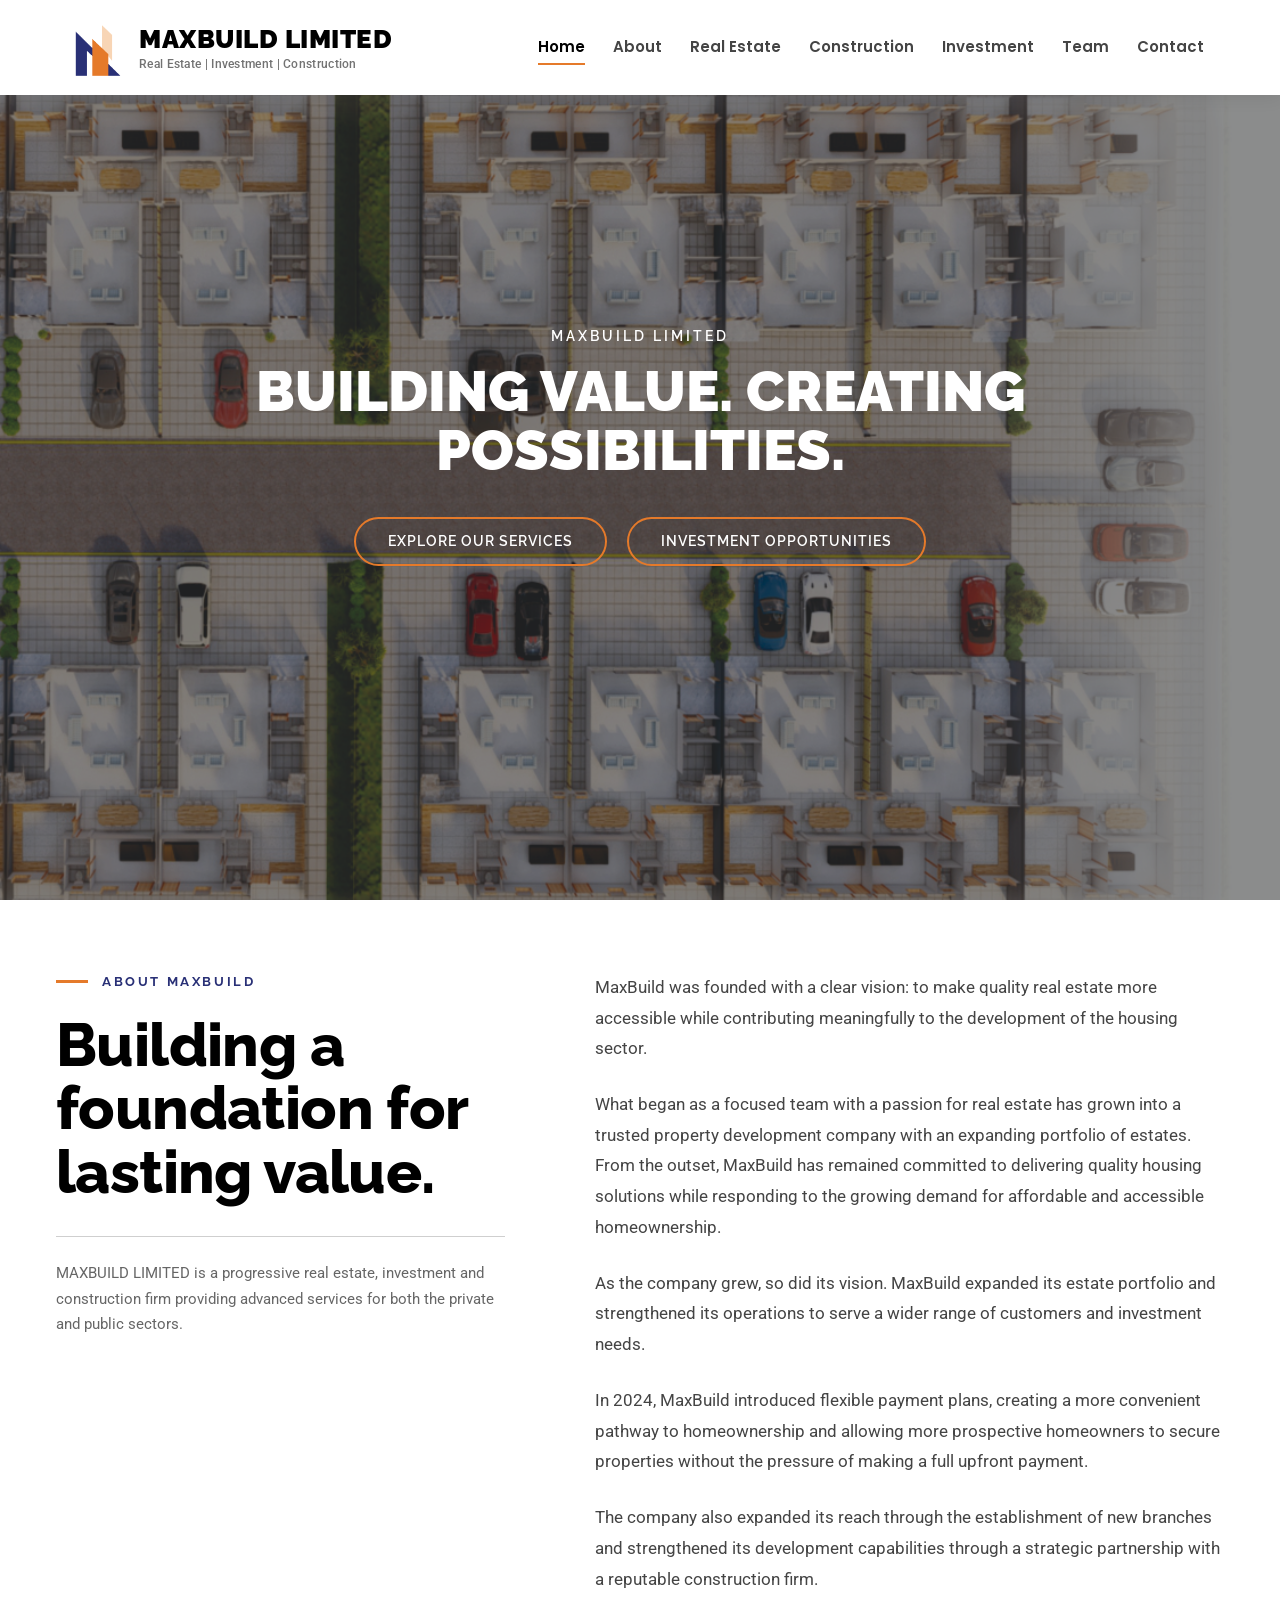
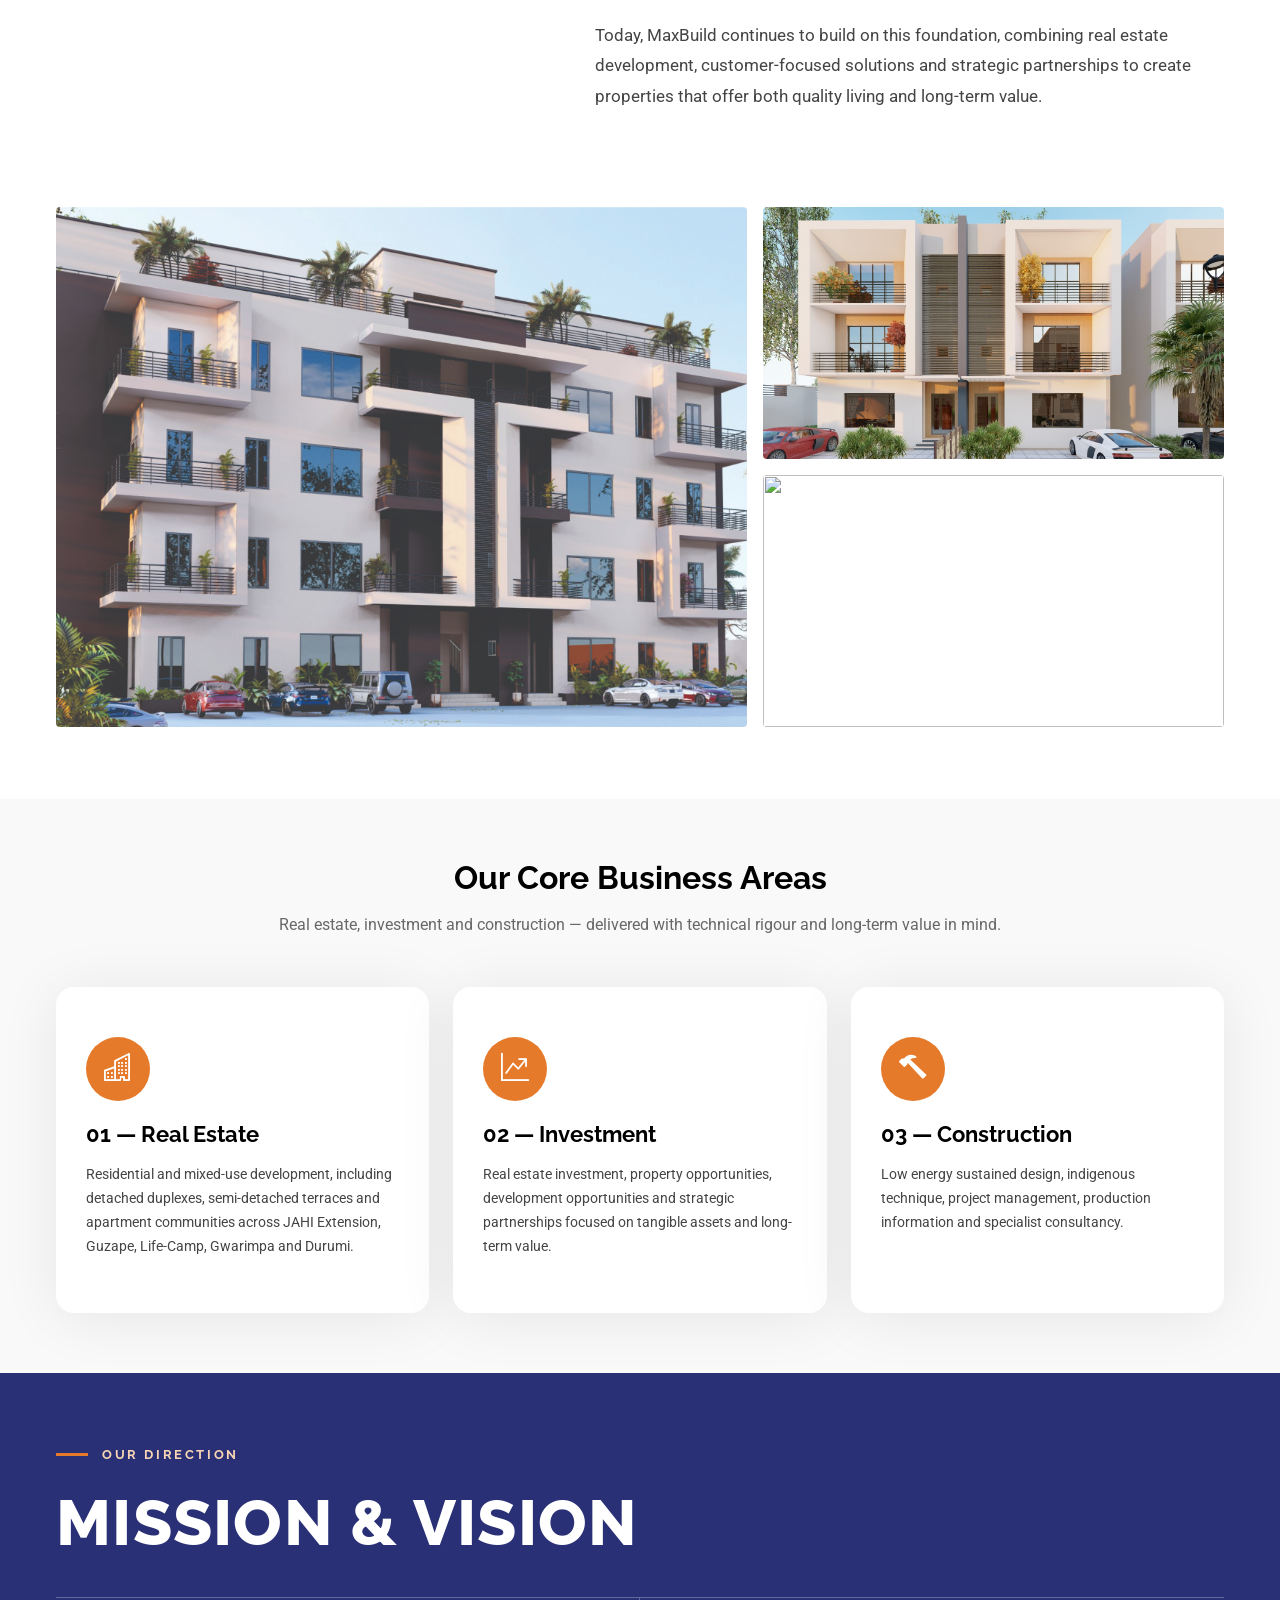
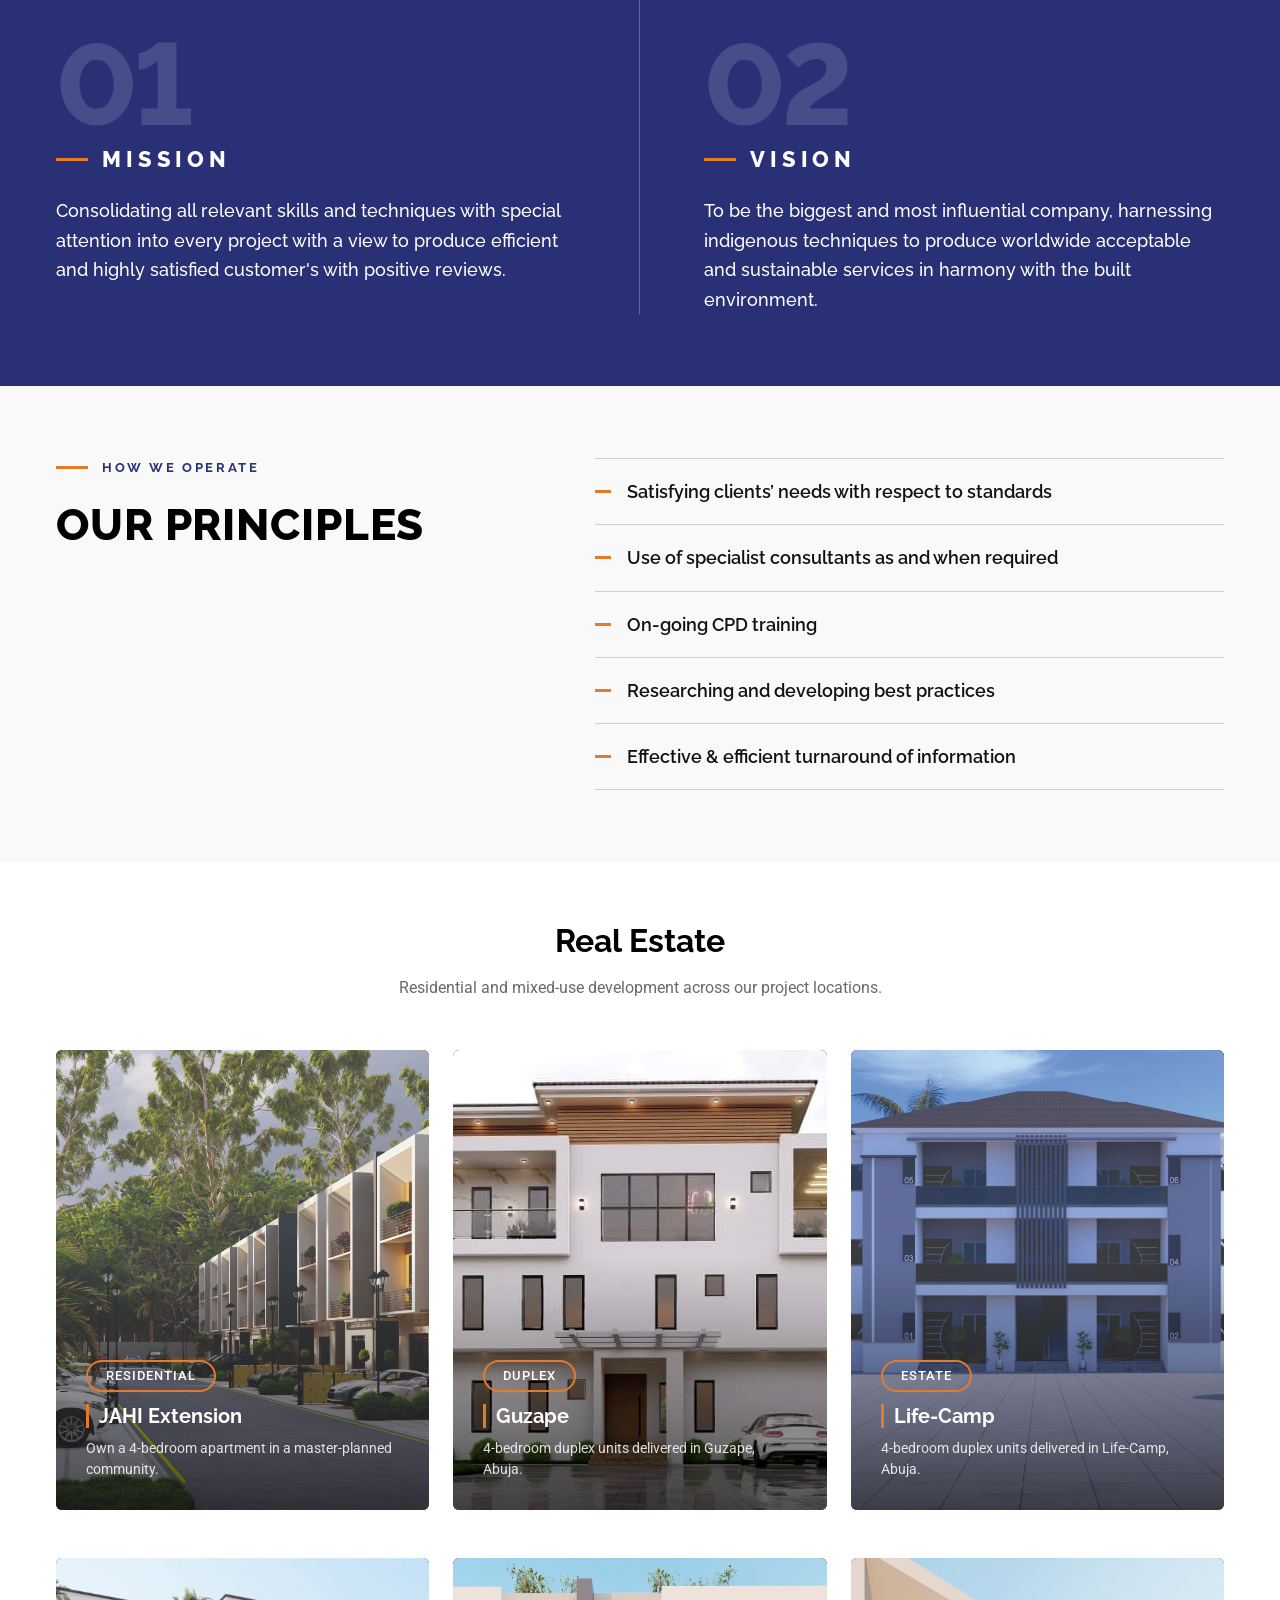
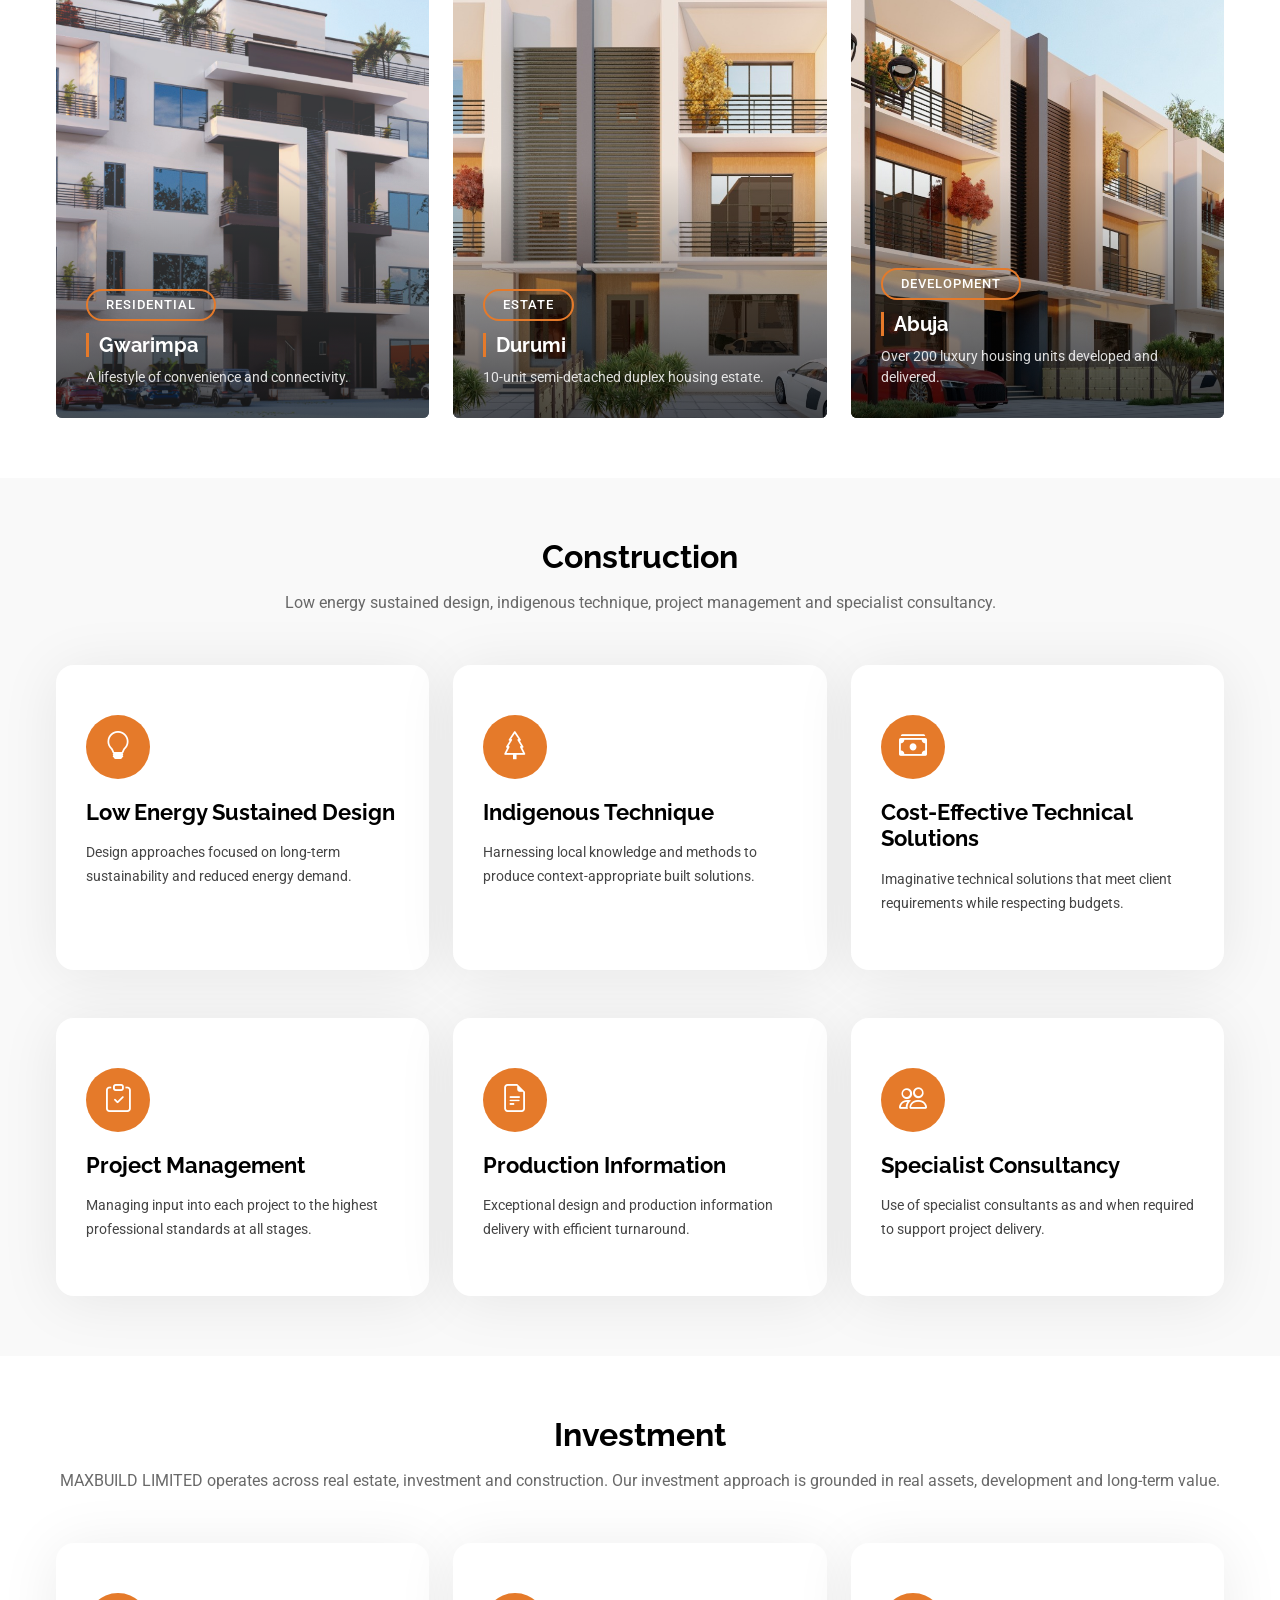
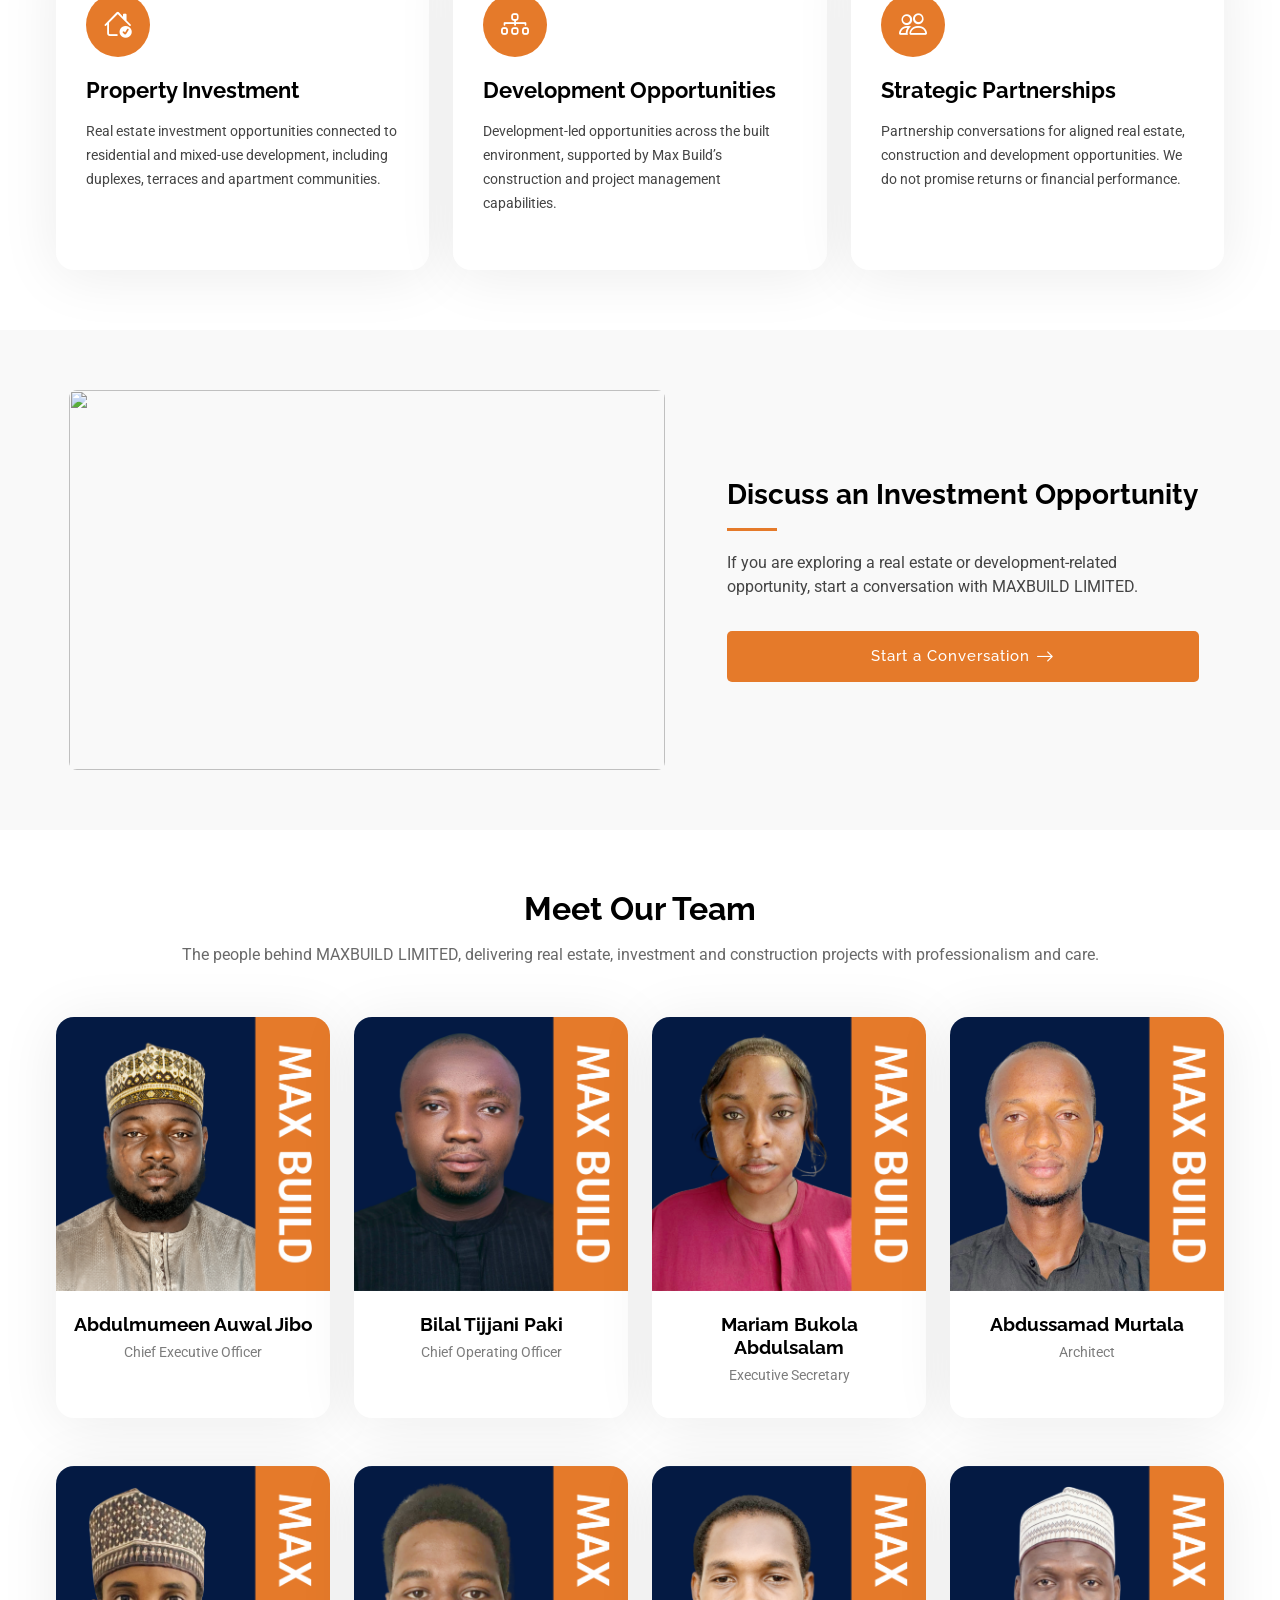
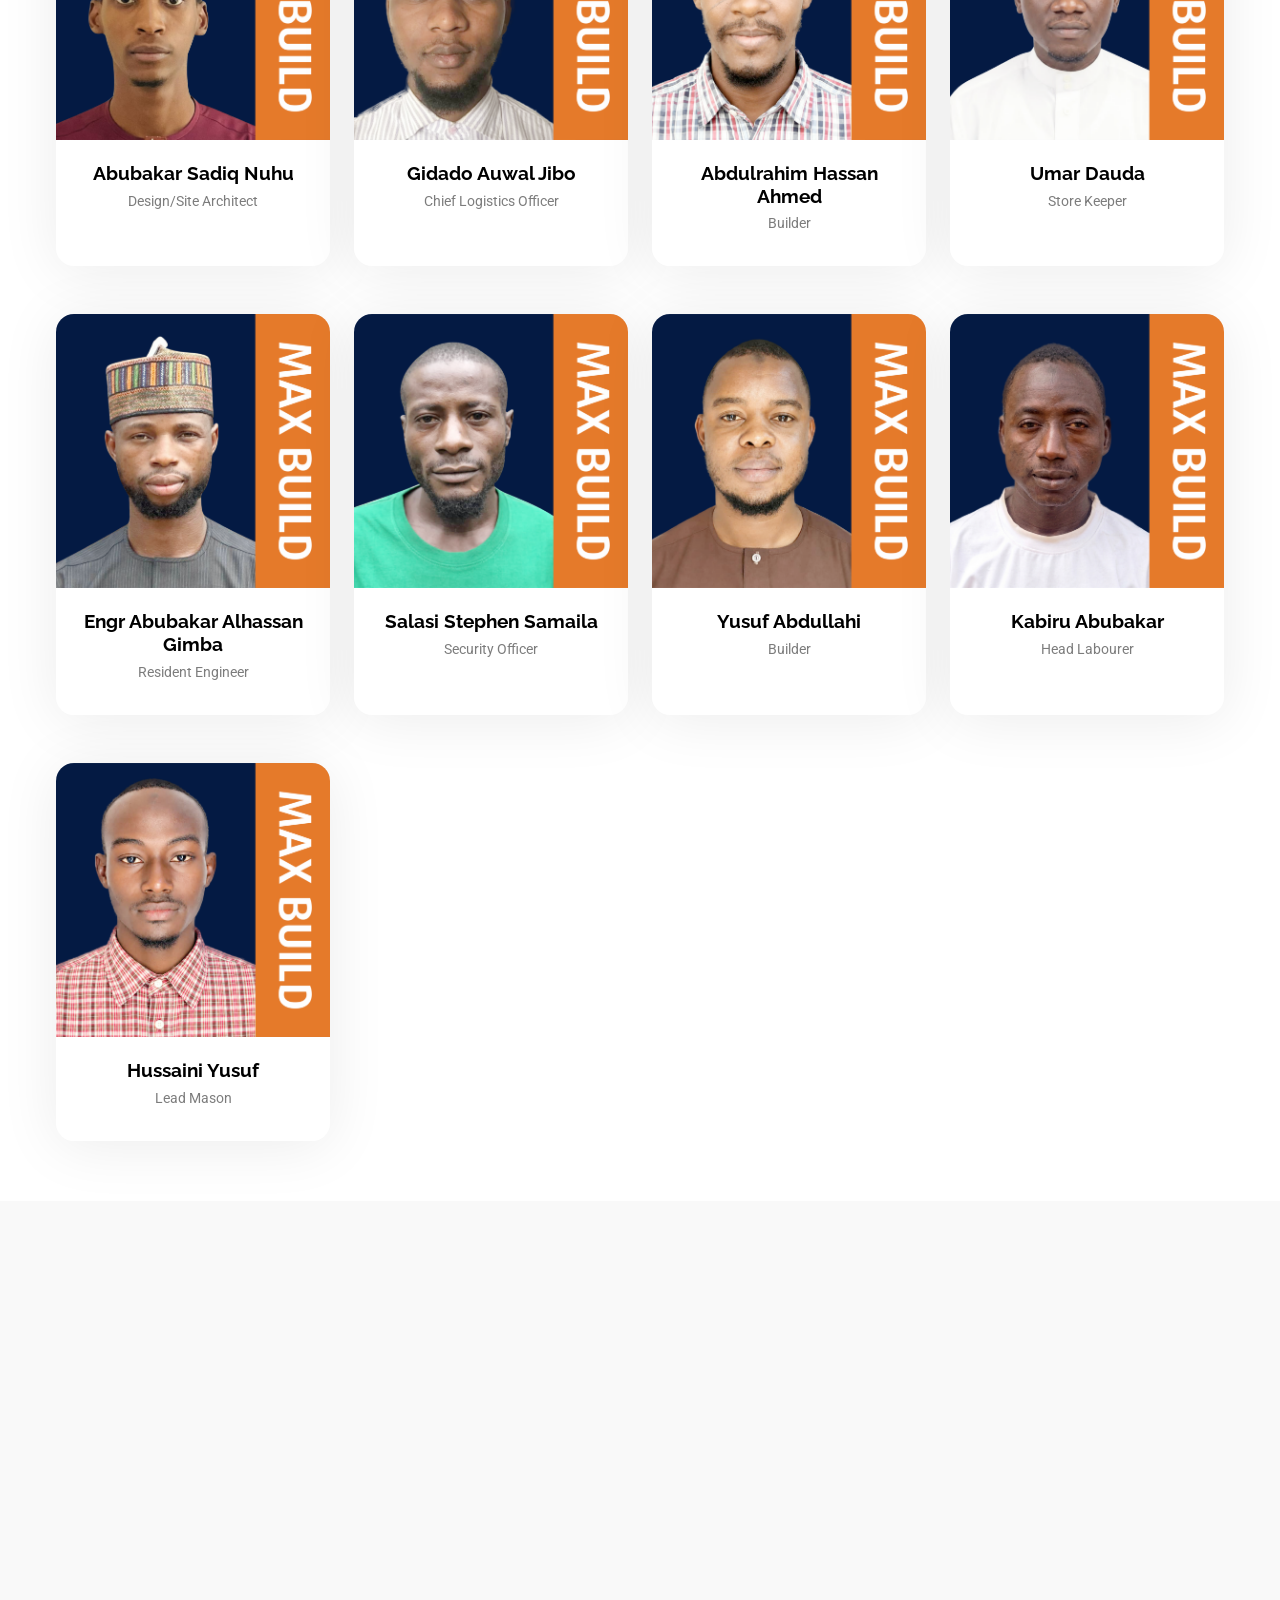
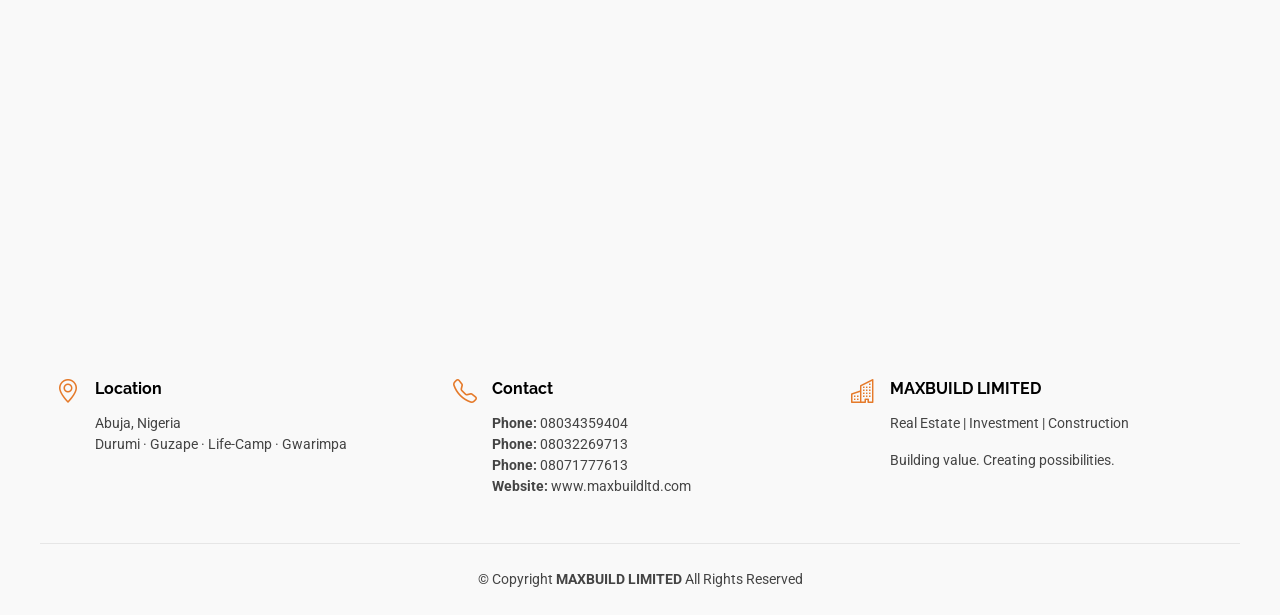
==== commit ec0ac153: "Revamp About section with new layout and content; add Mission & Vision and Principles sections" ====
--- a/index.html
+++ b/index.html
@@ -111,59 +111,39 @@
 
     <!-- ABOUT -->
     <section id="about" class="about section">
-      <div class="container section-title" data-aos="fade-up">
-        <h2>Who We Are</h2>
-        <p>MAXBUILD LIMITED is a progressive real estate, investment and construction firm providing advanced services
-          for both the private and public sectors.</p>
-      </div>
-
-      <div class="container" data-aos="fade-up">
-        <div class="row gy-4 align-items-center">
-          <div class="col-lg-6 content">
-            <p class="who-we-are">About MAXBUILD LIMITED</p>
-            <h3>Committed to low energy sustained design and indigenous technique.</h3>
-            <p class="fst-italic" style="font-style:italic">We provide imaginative, cost-effective technical solutions
-              to meet our client's requirements, implementing and managing our input into each project to the highest
-              professional standards.</p>
-            <ul>
-              <li><i class="bi bi-check-circle"></i> <span>Led by Abdulmuneen Auwal Jibo, with experience across leading
-                  construction practices.</span></li>
-              <li><i class="bi bi-check-circle"></i> <span>Reputation for exceptional design, production information and
-                  project management at all stages.</span></li>
-              <li><i class="bi bi-check-circle"></i> <span>Focused on real estate, investment and construction solutions
-                  that create lasting value.</span></li>
-            </ul>
-
-            <p style="margin-top:20px"><strong>Mission:</strong> Consolidating all relevant skills and techniques with
-              special attention into every project with a view to produce efficient and highly satisfied customers with
-              positive reviews.</p>
-            <p><strong>Vision:</strong> To be the biggest and most influential company, harnessing indigenous techniques
-              to produce worldwide acceptable and sustainable services in harmony with the built environment.</p>
-
-            <div style="background:#f5f5f5;padding:20px;border-radius:8px;margin-top:20px">
-              <h4 style="font-size:16px;font-weight:700;margin-bottom:10px">Our Principles</h4>
-              <ul style="margin:0">
-                <li><i class="bi bi-check-circle"></i> Satisfying clients’ needs with respect to standards</li>
-                <li><i class="bi bi-check-circle"></i> Use of specialist consultants as and when required</li>
-                <li><i class="bi bi-check-circle"></i> On-going CPD training</li>
-                <li><i class="bi bi-check-circle"></i> Researching and developing best practices</li>
-                <li><i class="bi bi-check-circle"></i> Effective &amp; efficient turnaround of information</li>
-              </ul>
-            </div>
-          </div>
-
-          <div class="col-lg-6 about-images">
-            <div class="row gy-4">
-              <div class="col-lg-6"><img src="assets/img/gwarimpa.jpeg" alt=""></div>
-              <div class="col-lg-6">
-                <div class="row gy-4">
-                  <div class="col-lg-12"><img src="assets/img/WhatsApp Image 2026-06-14 at 9.22.48 AM.jpeg" alt="">
-                  </div>
-                  <div class="col-lg-12"><img src="assets/img/mall jahi cxz.jpeg" alt=""></div>
-                </div>
-              </div>
-            </div>
-          </div>
+      <div class="container">
+        <div class="about-grid">
+          <header class="about-intro">
+            <p class="eyebrow">About MaxBuild</p>
+            <h2>Building a foundation for lasting value.</h2>
+            <p class="about-standfirst">MAXBUILD LIMITED is a progressive real estate, investment and construction firm
+              providing advanced services for both the private and public sectors.</p>
+          </header>
+
+          <div class="about-story">
+            <p class="about-lead">MaxBuild was founded with a clear vision: to make quality real estate more accessible
+              while contributing meaningfully to the development of the housing sector.</p>
+            <p>What began as a focused team with a passion for real estate has grown into a trusted property development
+              company with an expanding portfolio of estates. From the outset, MaxBuild has remained committed to
+              delivering quality housing solutions while responding to the growing demand for affordable and accessible
+              homeownership.</p>
+            <p>As the company grew, so did its vision. MaxBuild expanded its estate portfolio and strengthened its
+              operations to serve a wider range of customers and investment needs.</p>
+            <p>In 2024, MaxBuild introduced flexible payment plans, creating a more convenient pathway to homeownership
+              and allowing more prospective homeowners to secure properties without the pressure of making a full upfront
+              payment.</p>
+            <p>The company also expanded its reach through the establishment of new branches and strengthened its
+              development capabilities through a strategic partnership with a reputable construction firm.</p>
+            <p>Today, MaxBuild continues to build on this foundation, combining real estate development,
+              customer-focused solutions and strategic partnerships to create properties that offer both quality living
+              and long-term value.</p>
+          </div>
+        </div>
+
+        <div class="about-images">
+          <img class="about-img-main" src="assets/img/gwarimpa.jpeg" alt="" loading="lazy">
+          <img src="assets/img/WhatsApp Image 2026-06-14 at 9.22.48 AM.jpeg" alt="" loading="lazy">
+          <img src="assets/img/mall jahi cxz.jpeg" alt="" loading="lazy">
         </div>
       </div>
     </section>
@@ -201,6 +181,48 @@
                 specialist consultancy.</p>
             </div>
           </div>
+        </div>
+      </div>
+    </section>
+
+    <!-- MISSION & VISION -->
+    <section id="direction" class="direction section">
+      <div class="container">
+        <header class="section-head">
+          <p class="eyebrow">Our Direction</p>
+          <h2>Mission &amp; Vision</h2>
+        </header>
+
+        <div class="direction-grid">
+          <div class="direction-item">
+            <span class="direction-num" aria-hidden="true">01</span>
+            <h3>Mission</h3>
+            <p>Consolidating all relevant skills and techniques with special attention into every project with a view to produce efficient and highly satisfied customer's with positive reviews.</p>
+          </div>
+          <div class="direction-item">
+            <span class="direction-num" aria-hidden="true">02</span>
+            <h3>Vision</h3>
+            <p>To be the biggest and most influential company, harnessing indigenous techniques to produce worldwide acceptable and sustainable services in harmony with the built environment.</p>
+          </div>
+        </div>
+      </div>
+    </section>
+
+    <!-- PRINCIPLES -->
+    <section id="principles" class="principles section light-background">
+      <div class="container">
+        <div class="principles-grid">
+          <header class="section-head">
+            <p class="eyebrow">How we operate</p>
+            <h2>Our Principles</h2>
+          </header>
+          <ul class="principles-list">
+            <li>Satisfying clients’ needs with respect to standards</li>
+            <li>Use of specialist consultants as and when required</li>
+            <li>On-going CPD training</li>
+            <li>Researching and developing best practices</li>
+            <li>Effective &amp; efficient turnaround of information</li>
+          </ul>
         </div>
       </div>
     </section>
--- a/assets/css/main.css
+++ b/assets/css/main.css
@@ -377,40 +377,306 @@
   color: color-mix(in srgb, var(--default-color), transparent 20%)
 }
 
+
+/* ==========================================================
+   About · Business areas · Mission & Vision · Principles
+   ========================================================== */
+:root {
+  --brand-navy: #293076;
+  --brand-peach: #f8d5b5;
+  --rule: #cfcfcf;
+}
+
+section.about,
+section.direction,
+section.principles {
+  padding: clamp(48px, 6vw, 72px) 0
+}
+
+/* Shared editorial pieces */
+.eyebrow {
+  display: flex;
+  align-items: center;
+  gap: 14px;
+  margin: 0 0 22px;
+  font-family: var(--heading-font);
+  font-size: 13px;
+  font-weight: 700;
+  letter-spacing: .2em;
+  text-transform: uppercase;
+  color: var(--brand-navy)
+}
+
+.eyebrow::before {
+  content: "";
+  flex: none;
+  width: 32px;
+  height: 3px;
+  background: var(--accent-color)
+}
+
+.section-head h2 {
+  margin: 0;
+  font-size: clamp(2rem, 1.5rem + 1.6vw, 2.75rem);
+  font-weight: 800;
+  line-height: 1.12
+}
+
+.section-lede {
+  margin: 20px 0 0;
+  max-width: 56ch;
+  font-size: 1.0625rem;
+  line-height: 1.7
+}
+
 /* About */
-.about .who-we-are {
-  text-transform: uppercase;
-  letter-spacing: 2px;
-  margin-bottom: 15px;
-  font-size: 13px;
-  color: color-mix(in srgb, var(--default-color), transparent 40%)
-}
-
-.about .content h3 {
-  font-size: 2rem;
-  font-weight: 700
-}
-
-.about .content ul {
-  list-style: none;
-  padding: 0
-}
-
-.about .content ul li {
-  padding-bottom: 10px
-}
-
-.about .content ul i {
-  font-size: 1.25rem;
-  margin-right: 6px;
-  color: var(--accent-color)
-}
-
-.about .about-images img {
-  border-radius: 10px;
+.about-grid {
+  display: grid;
+  grid-template-columns: minmax(0, 5fr) minmax(0, 7fr);
+  gap: clamp(40px, 7vw, 104px);
+  align-items: start
+}
+
+.about-intro h2 {
+  margin: 0;
+  font-size: clamp(2.25rem, 1.4rem + 3vw, 3.75rem);
+  font-weight: 800;
+  line-height: 1.06;
+  letter-spacing: -.01em
+}
+
+.about-standfirst {
+  margin: 32px 0 0;
+  padding-top: 24px;
+  border-top: 1px solid var(--rule);
+  font-size: .9375rem;
+  line-height: 1.7;
+  color: #666
+}
+
+.about-story p {
+  margin: 0 0 1.5em;
+  max-width: 64ch;
+  font-size: 1.0625rem;
+  line-height: 1.8;
+  color: var(--default-color)
+}
+
+.about-story p:last-child {
+  margin-bottom: 0
+}
+
+/* .about-story .about-lead {
+  margin-bottom: 1.75rem;
+  font-family: var(--heading-font);
+  font-size: clamp(1.25rem, 1.05rem + .8vw, 1.625rem);
+  font-weight: 500;
+  line-height: 1.5;
+  color: #111
+} */
+
+.about-images {
+  display: grid;
+  grid-template-columns: 1.5fr 1fr;
+  grid-template-rows: 1fr 1fr;
+  gap: 16px;
+  height: clamp(320px, 42vw, 520px);
+  margin-top: clamp(56px, 8vw, 96px)
+}
+
+.about-images img {
+  display: block;
   width: 100%;
   height: 100%;
-  object-fit: cover
+  min-height: 0;
+  object-fit: cover;
+  border-radius: 4px
+}
+
+.about-images .about-img-main {
+  grid-row: 1 / span 2
+}
+
+/* Mission & Vision */
+section.direction {
+  background: var(--brand-navy);
+  color: #fff;
+  --heading-color: #fff;
+  --default-color: #fff
+}
+
+.direction .eyebrow {
+  color: var(--brand-peach)
+}
+
+.direction .section-head h2 {
+  color: #fff;
+  font-size: clamp(2.25rem, 1.4rem + 3.4vw, 4rem);
+  letter-spacing: .02em;
+  text-transform: uppercase
+}
+
+.direction-grid {
+  display: grid;
+  grid-template-columns: repeat(2, minmax(0, 1fr));
+  margin-top: clamp(24px, 3vw, 40px);
+  border-top: 1px solid rgba(255, 255, 255, .28)
+}
+
+.direction-item {
+  padding-top: clamp(24px, 3vw, 40px)
+}
+
+.direction-item:first-child {
+  padding-right: clamp(32px, 5vw, 80px);
+  border-right: 1px solid rgba(255, 255, 255, .28)
+}
+
+.direction-item:last-child {
+  padding-left: clamp(32px, 5vw, 80px)
+}
+
+.direction-num {
+  display: block;
+  margin-bottom: 12px;
+  font-family: var(--heading-font);
+  font-size: clamp(5rem, 9vw, 9rem);
+  font-weight: 800;
+  line-height: .85;
+  letter-spacing: -.03em;
+  font-variant-numeric: lining-nums;
+  font-feature-settings: "lnum" 1;
+  color: rgba(255, 255, 255, .14)
+}
+
+.direction-item h3 {
+  display: flex;
+  align-items: center;
+  gap: 14px;
+  margin: 0 0 24px;
+  font-size: 1.375rem;
+  font-weight: 800;
+  letter-spacing: .22em;
+  text-transform: uppercase;
+  color: #fff
+}
+
+.direction-item h3::before {
+  content: "";
+  flex: none;
+  width: 32px;
+  height: 3px;
+  background: var(--accent-color)
+}
+
+.direction-item p {
+  margin: 0;
+  max-width: 30em;
+  font-family: var(--heading-font);
+  font-size: clamp(1rem, .95rem + .25vw, 1.1875rem);
+  font-weight: 500;
+  line-height: 1.6;
+  color: #fff
+}
+
+/* Principles */
+.principles-grid {
+  display: grid;
+  grid-template-columns: minmax(0, 5fr) minmax(0, 7fr);
+  gap: clamp(40px, 7vw, 104px);
+  align-items: start
+}
+
+.principles .section-head h2 {
+  letter-spacing: .02em;
+  text-transform: uppercase
+}
+
+.principles-list {
+  margin: 0;
+  padding: 0;
+  list-style: none;
+  border-top: 1px solid var(--rule)
+}
+
+.principles-list li {
+  position: relative;
+  padding: 20px 0 20px 32px;
+  border-bottom: 1px solid var(--rule);
+  font-family: var(--heading-font);
+  font-size: clamp(1rem, .94rem + .25vw, 1.125rem);
+  font-weight: 600;
+  line-height: 1.4;
+  color: #111
+}
+
+.principles-list li::before {
+  content: "";
+  position: absolute;
+  left: 0;
+  top: calc(20px + .7em - 1.5px);
+  width: 16px;
+  height: 3px;
+  background: var(--accent-color)
+}
+
+@media (min-width: 992px) {
+  .about-intro {
+    position: sticky;
+    top: 120px
+  }
+}
+
+/* Tablet */
+@media (max-width: 991px) {
+
+  .about-grid,
+  .principles-grid {
+    grid-template-columns: minmax(0, 1fr);
+    gap: 40px
+  }
+}
+
+@media (max-width: 899px) {
+  .direction-grid {
+    grid-template-columns: minmax(0, 1fr)
+  }
+
+  .direction-item:first-child {
+    padding-right: 0;
+    padding-bottom: 48px;
+    border-right: 0;
+    border-bottom: 1px solid rgba(255, 255, 255, .28)
+  }
+
+  .direction-item:last-child {
+    padding-left: 0
+  }
+}
+
+/* Mobile */
+@media (max-width: 767px) {
+  .about-images {
+    grid-template-columns: 1fr 1fr;
+    grid-template-rows: auto;
+    height: auto;
+    gap: 12px
+  }
+
+  .about-images img {
+    height: auto;
+    aspect-ratio: 1 / 1
+  }
+
+  .about-images .about-img-main {
+    grid-row: auto;
+    grid-column: 1 / -1;
+    aspect-ratio: 16 / 10
+  }
+
+  .principles-list li {
+    padding-left: 28px
+  }
 }
 
 .read-more {
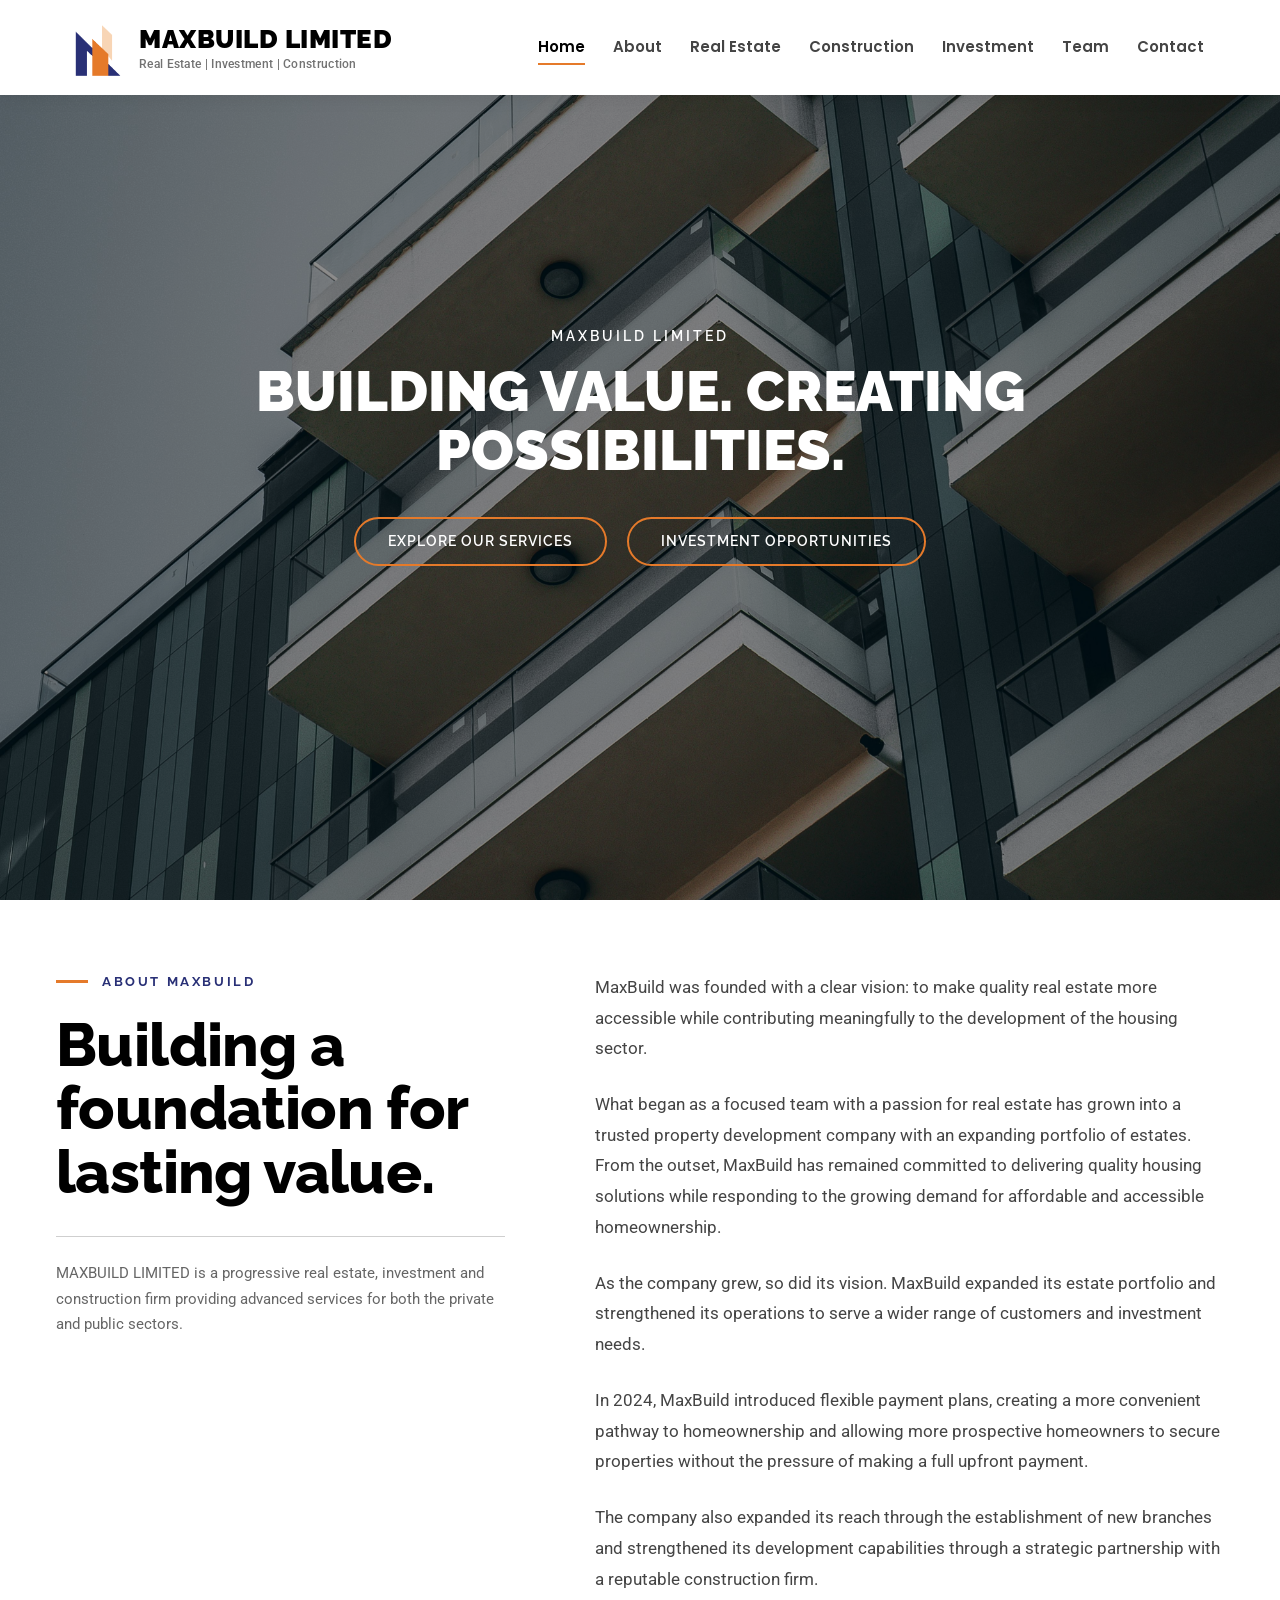
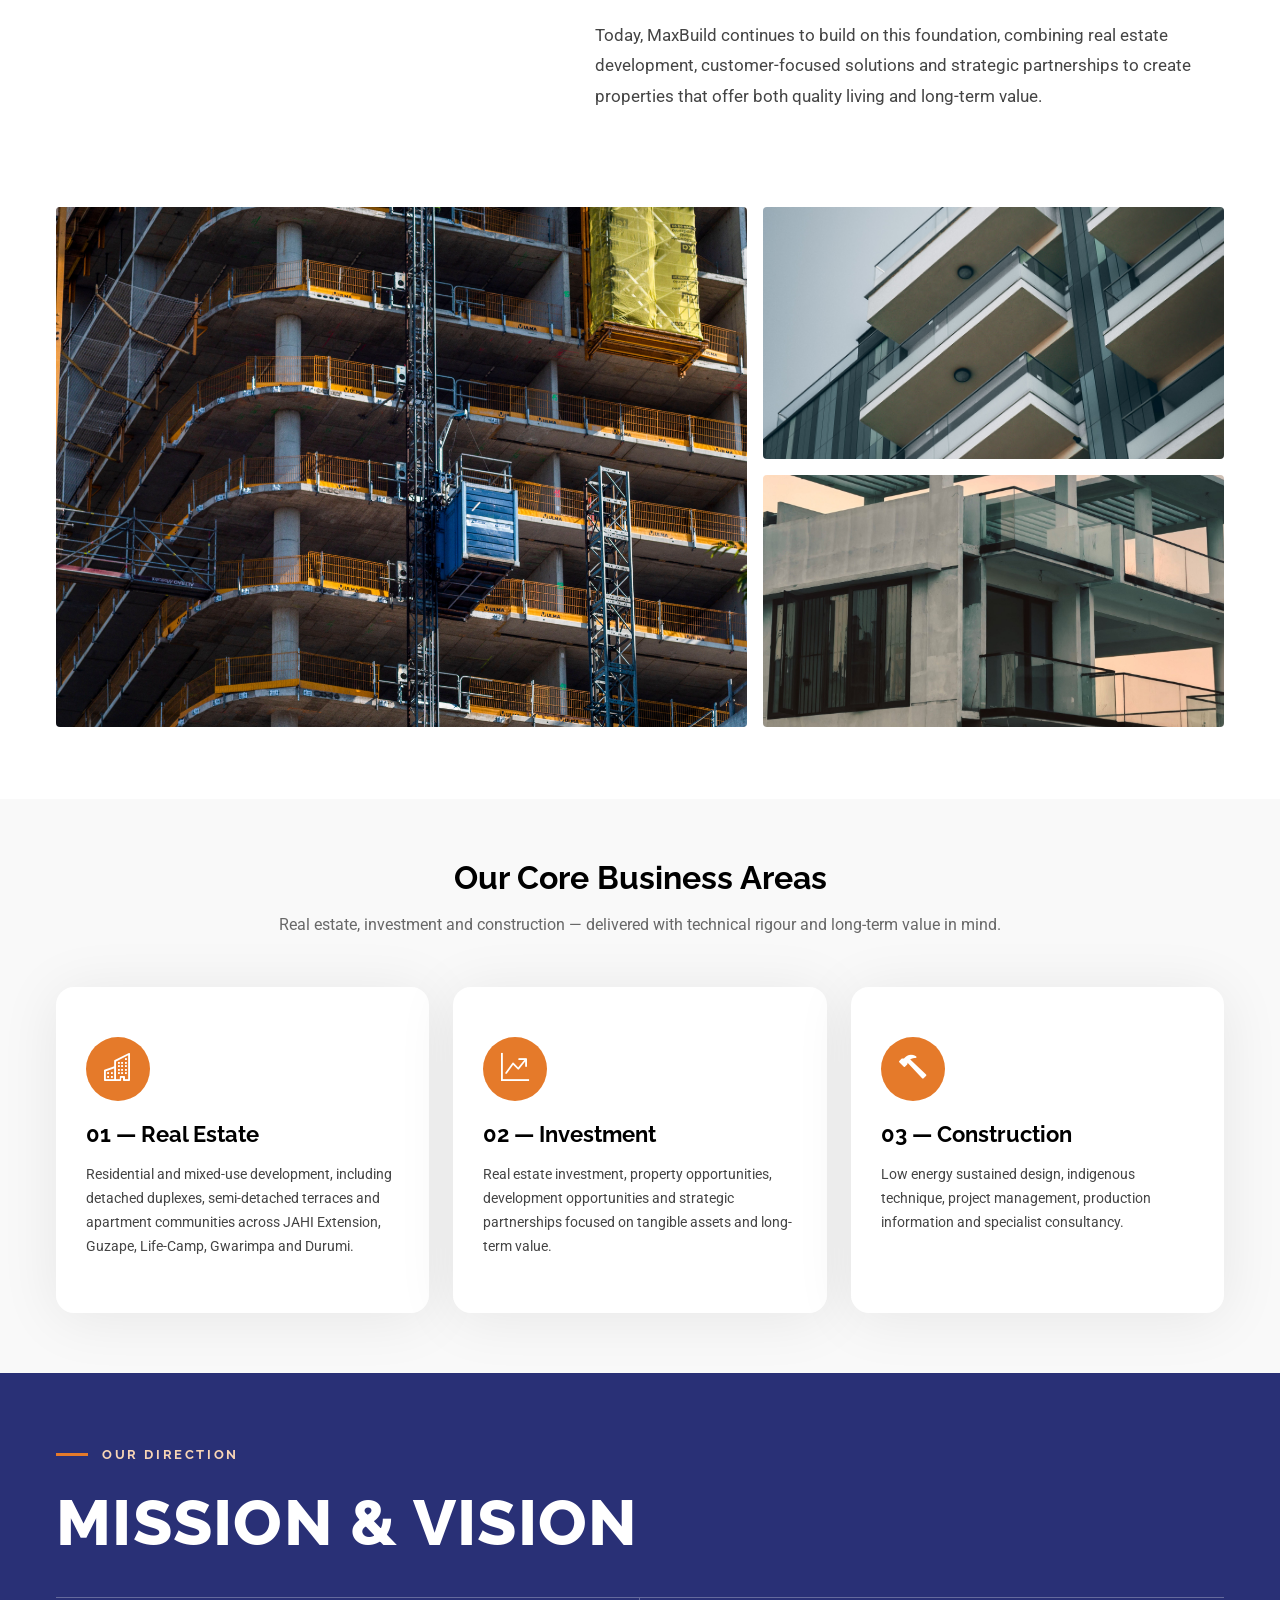
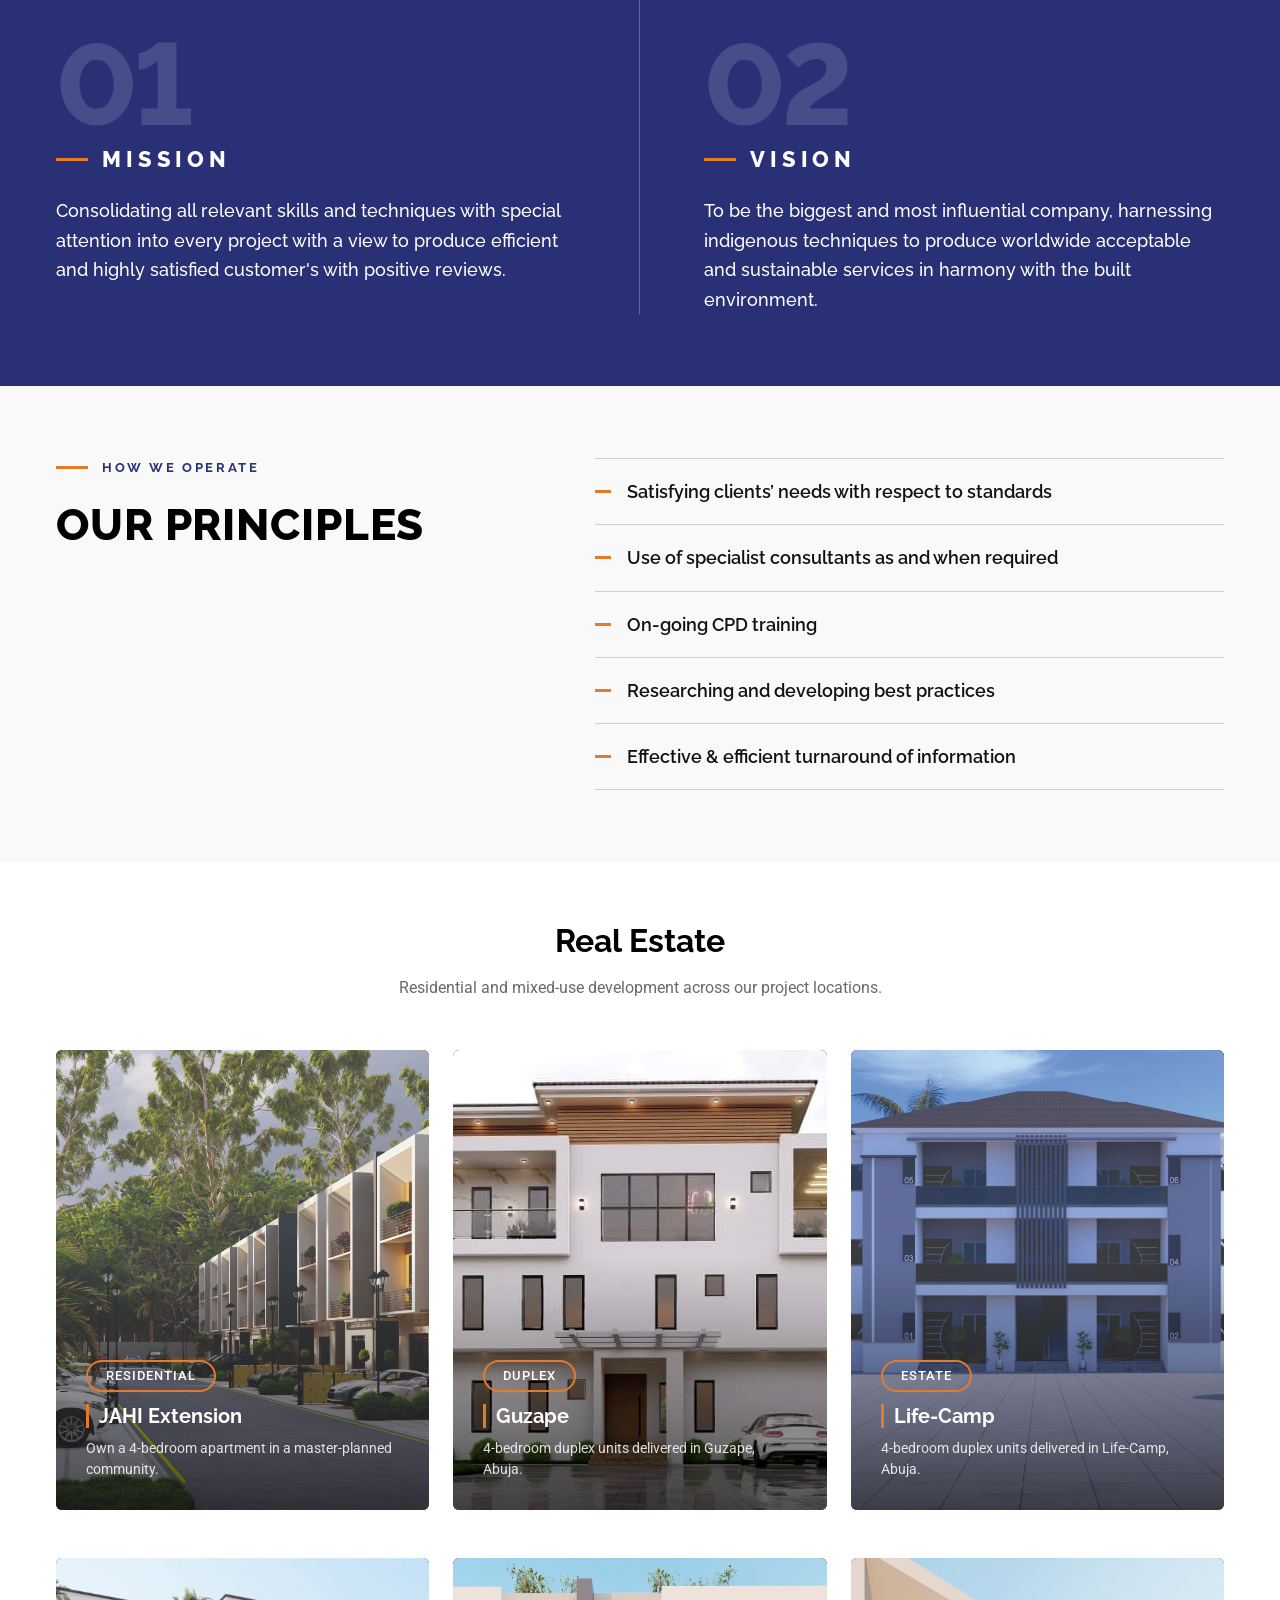
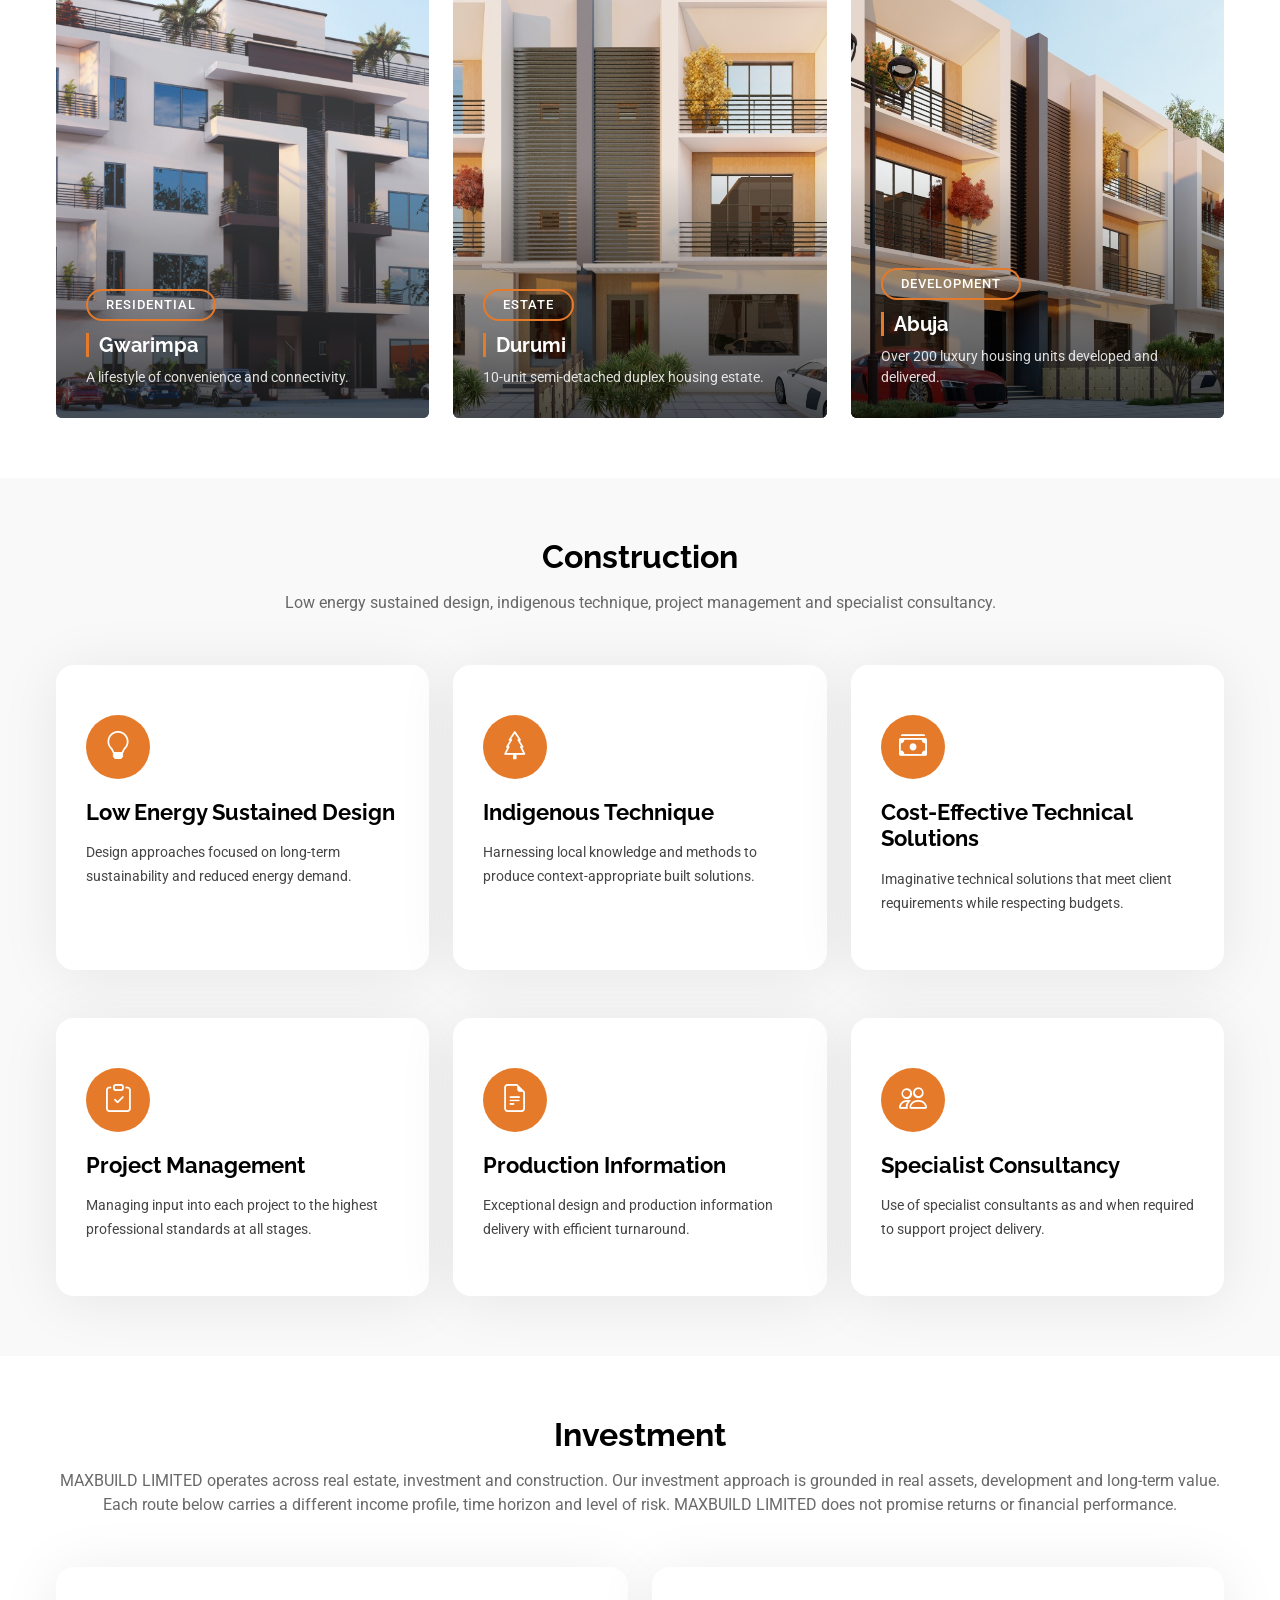
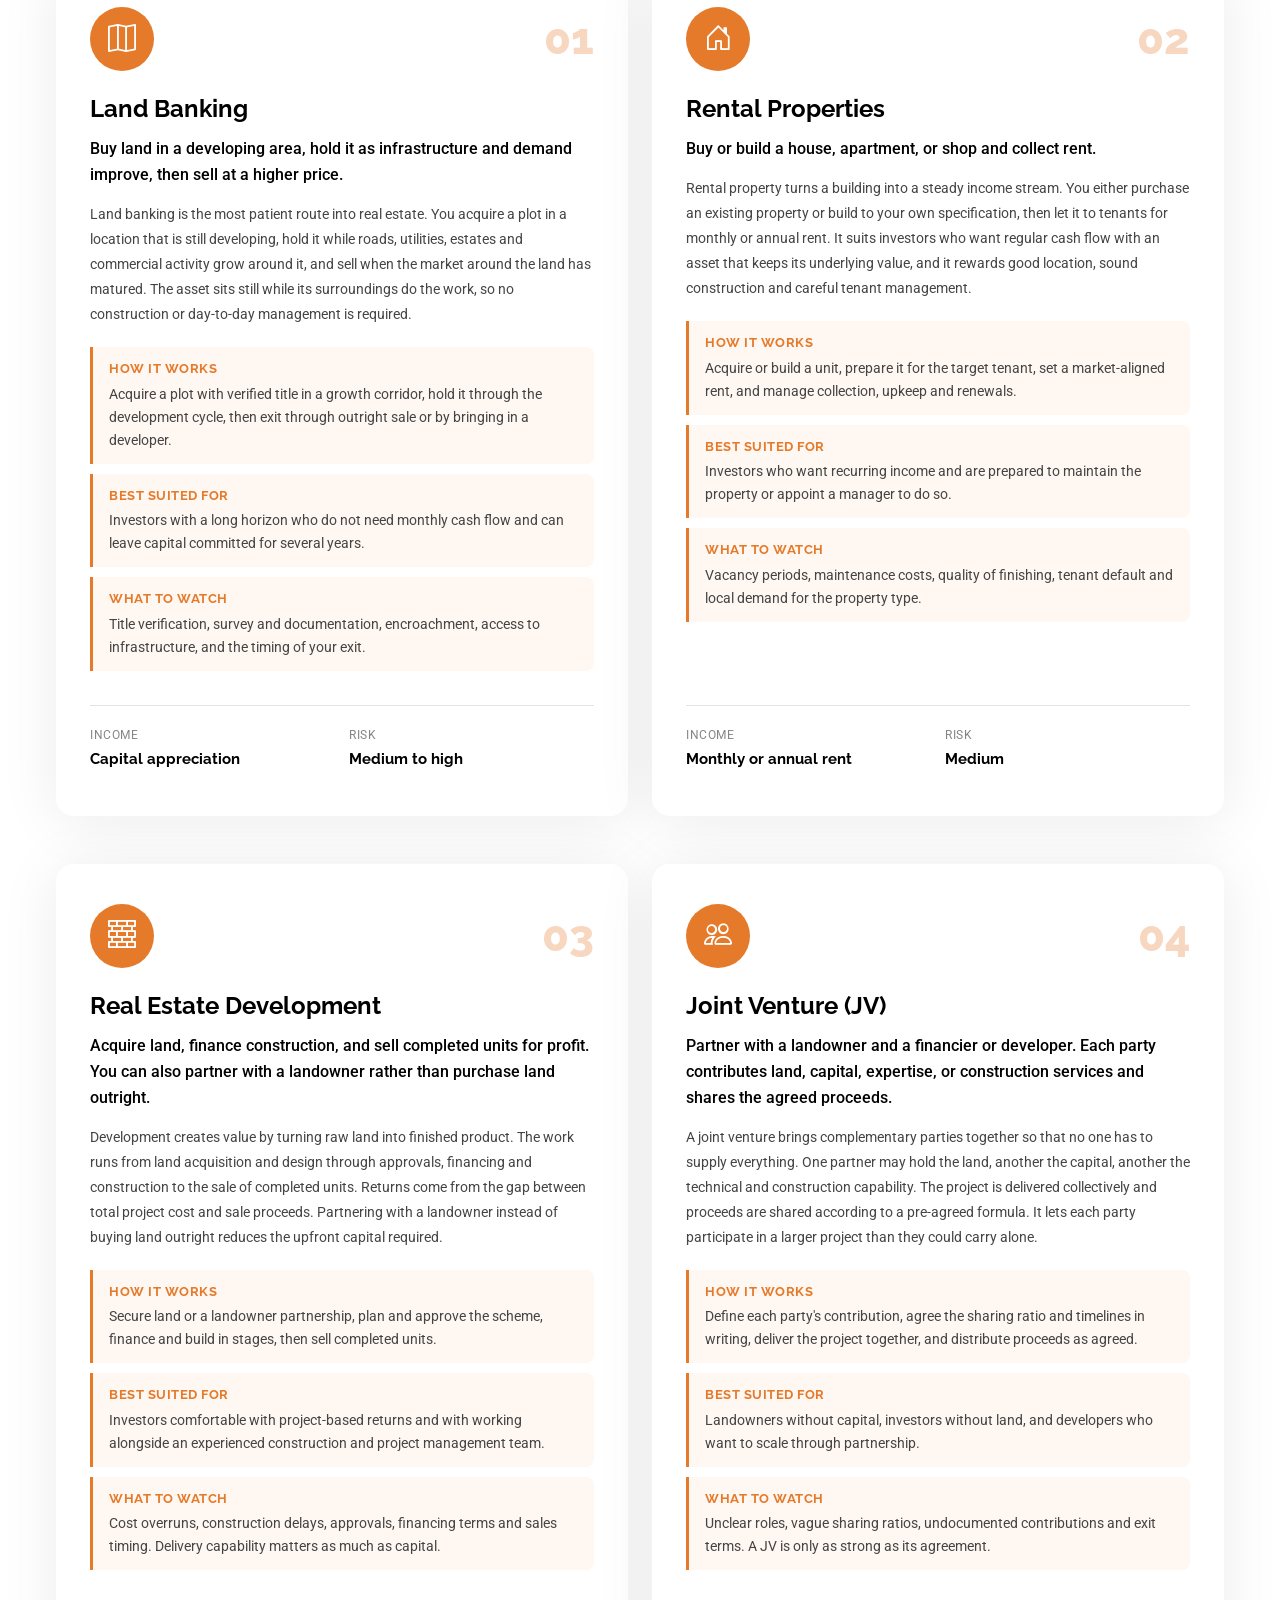
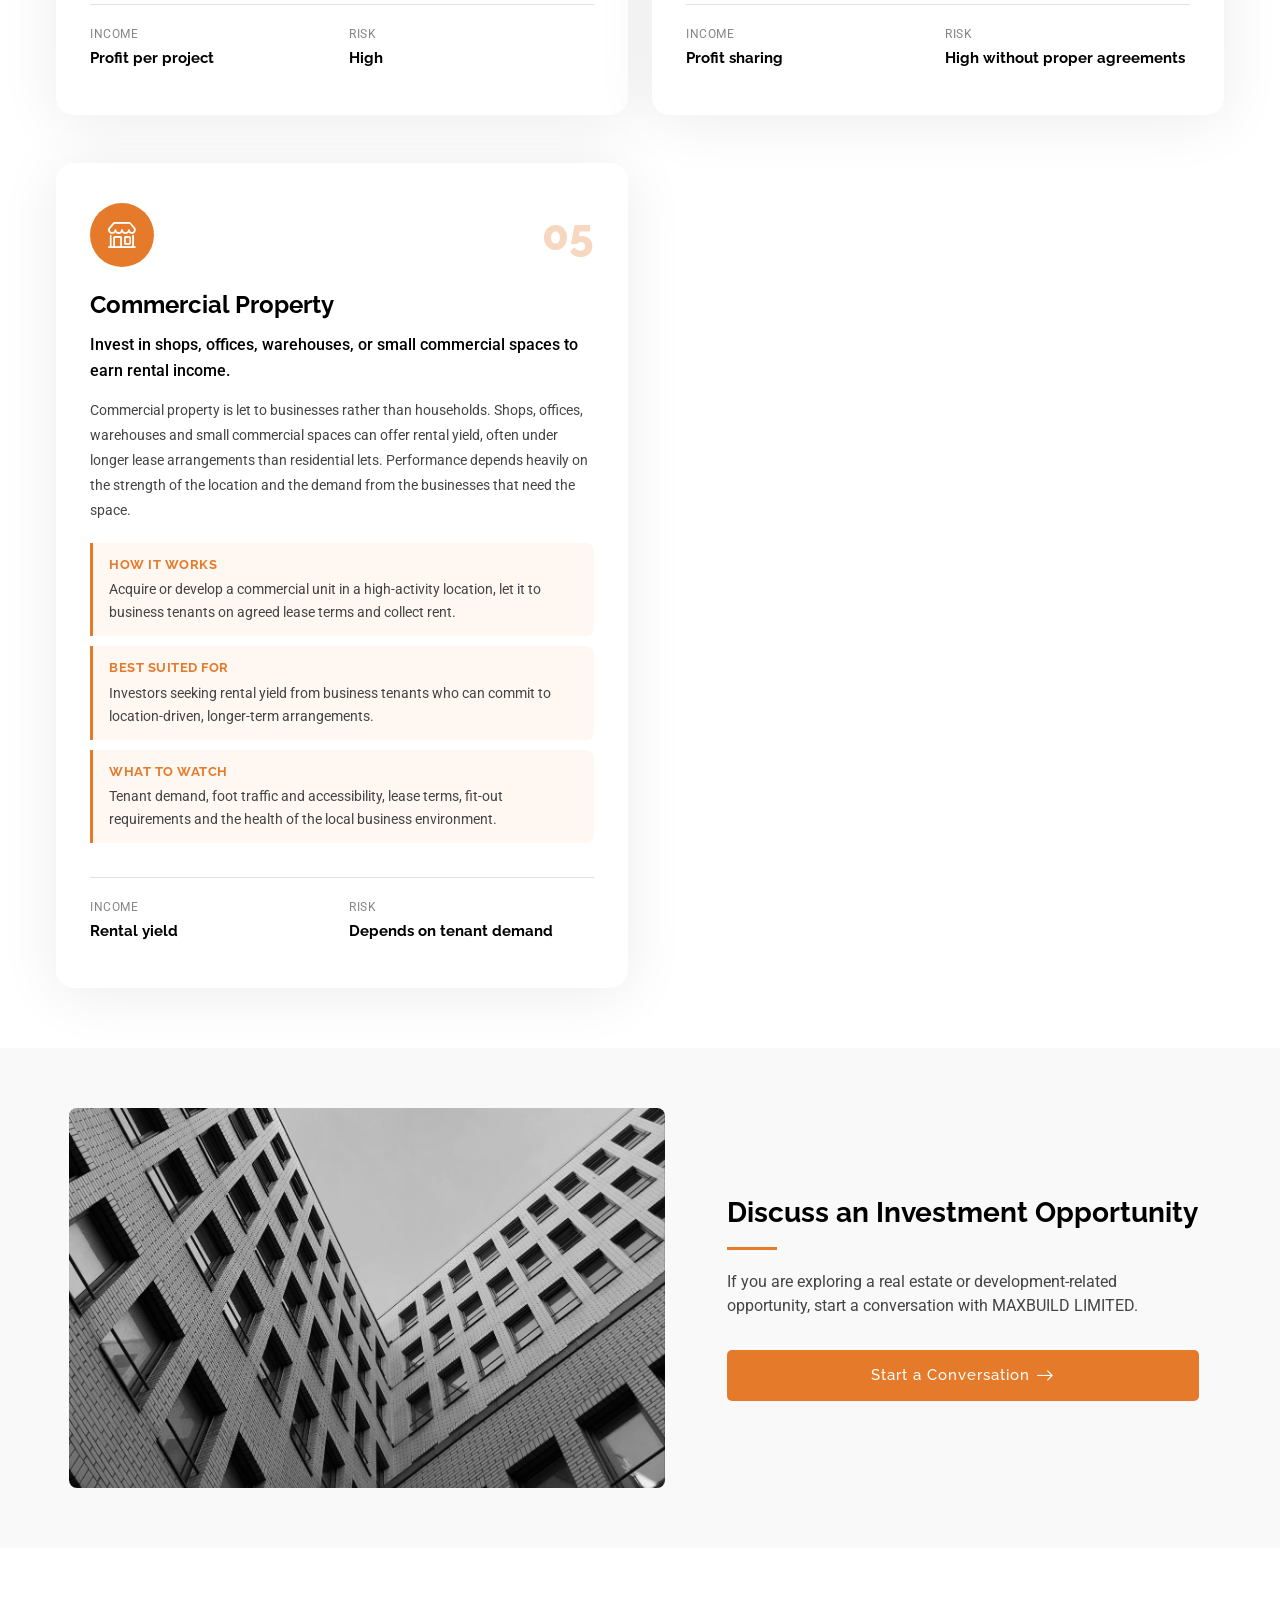
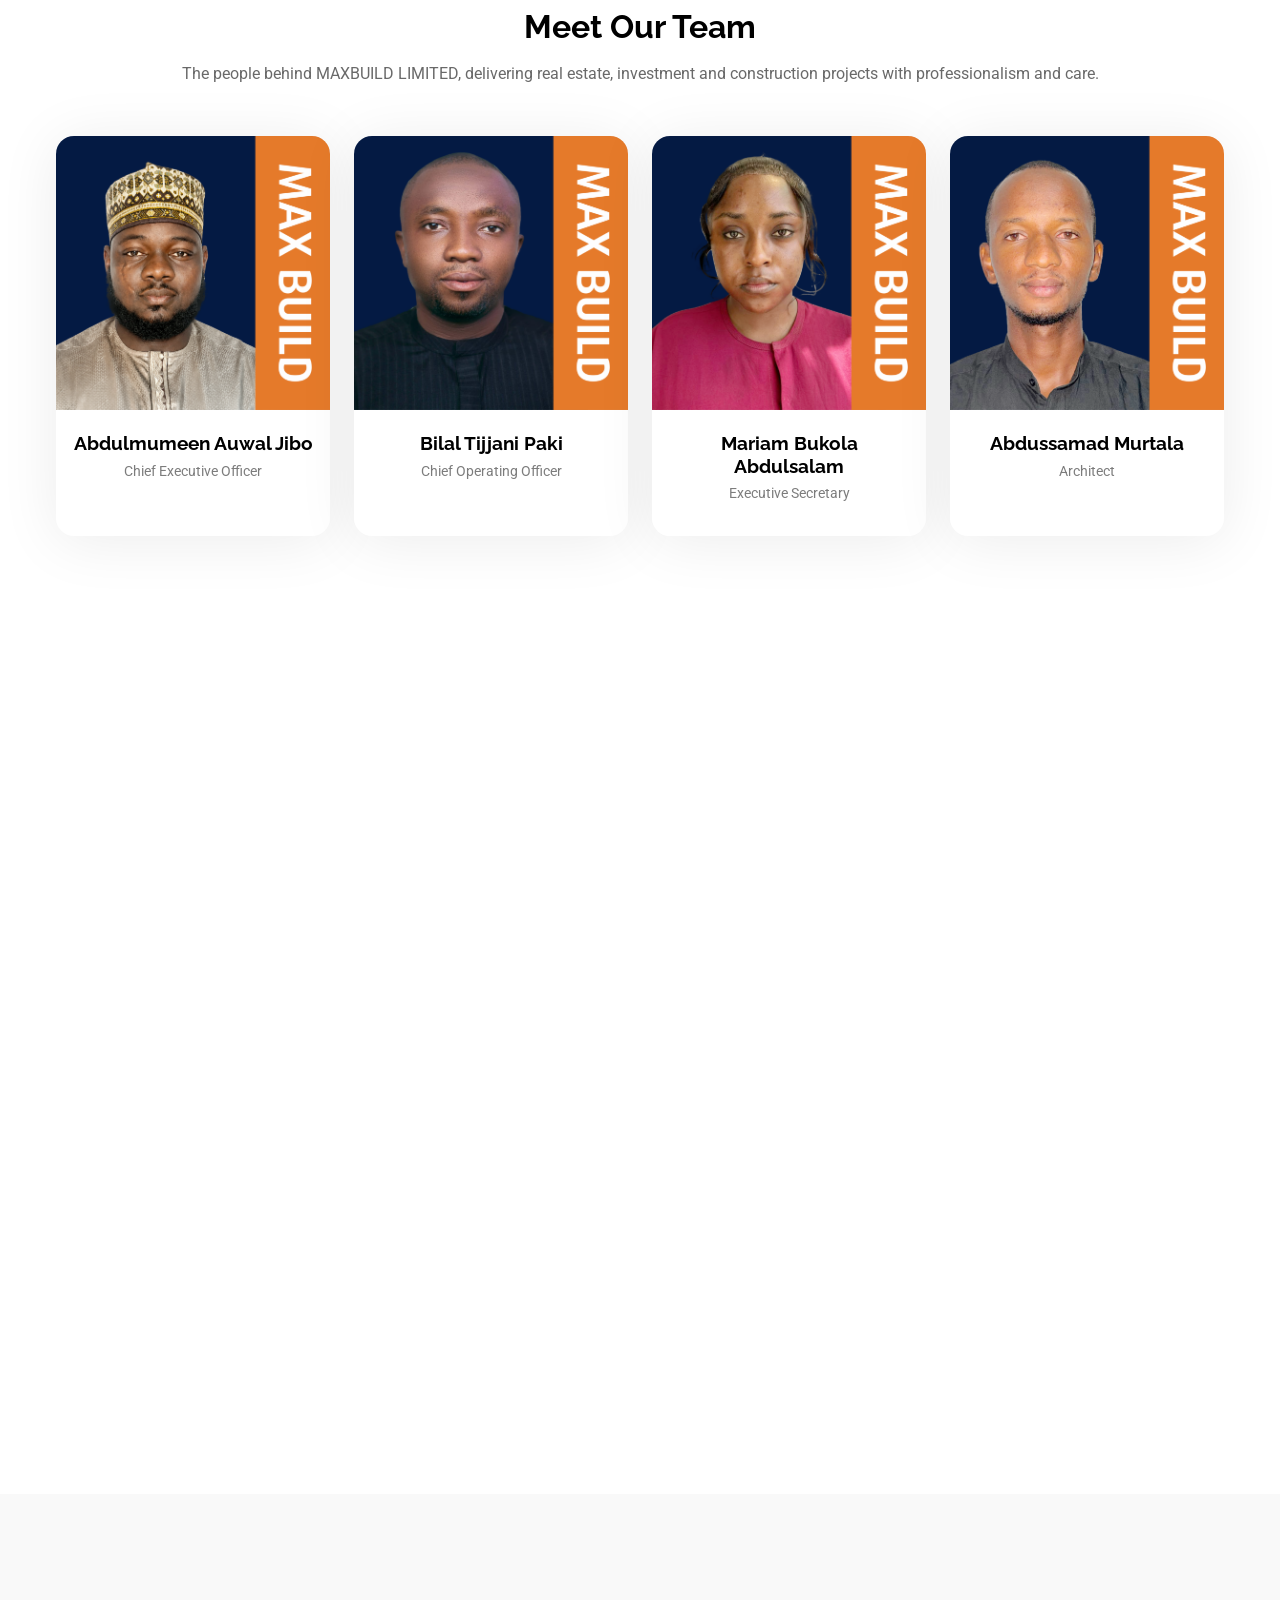
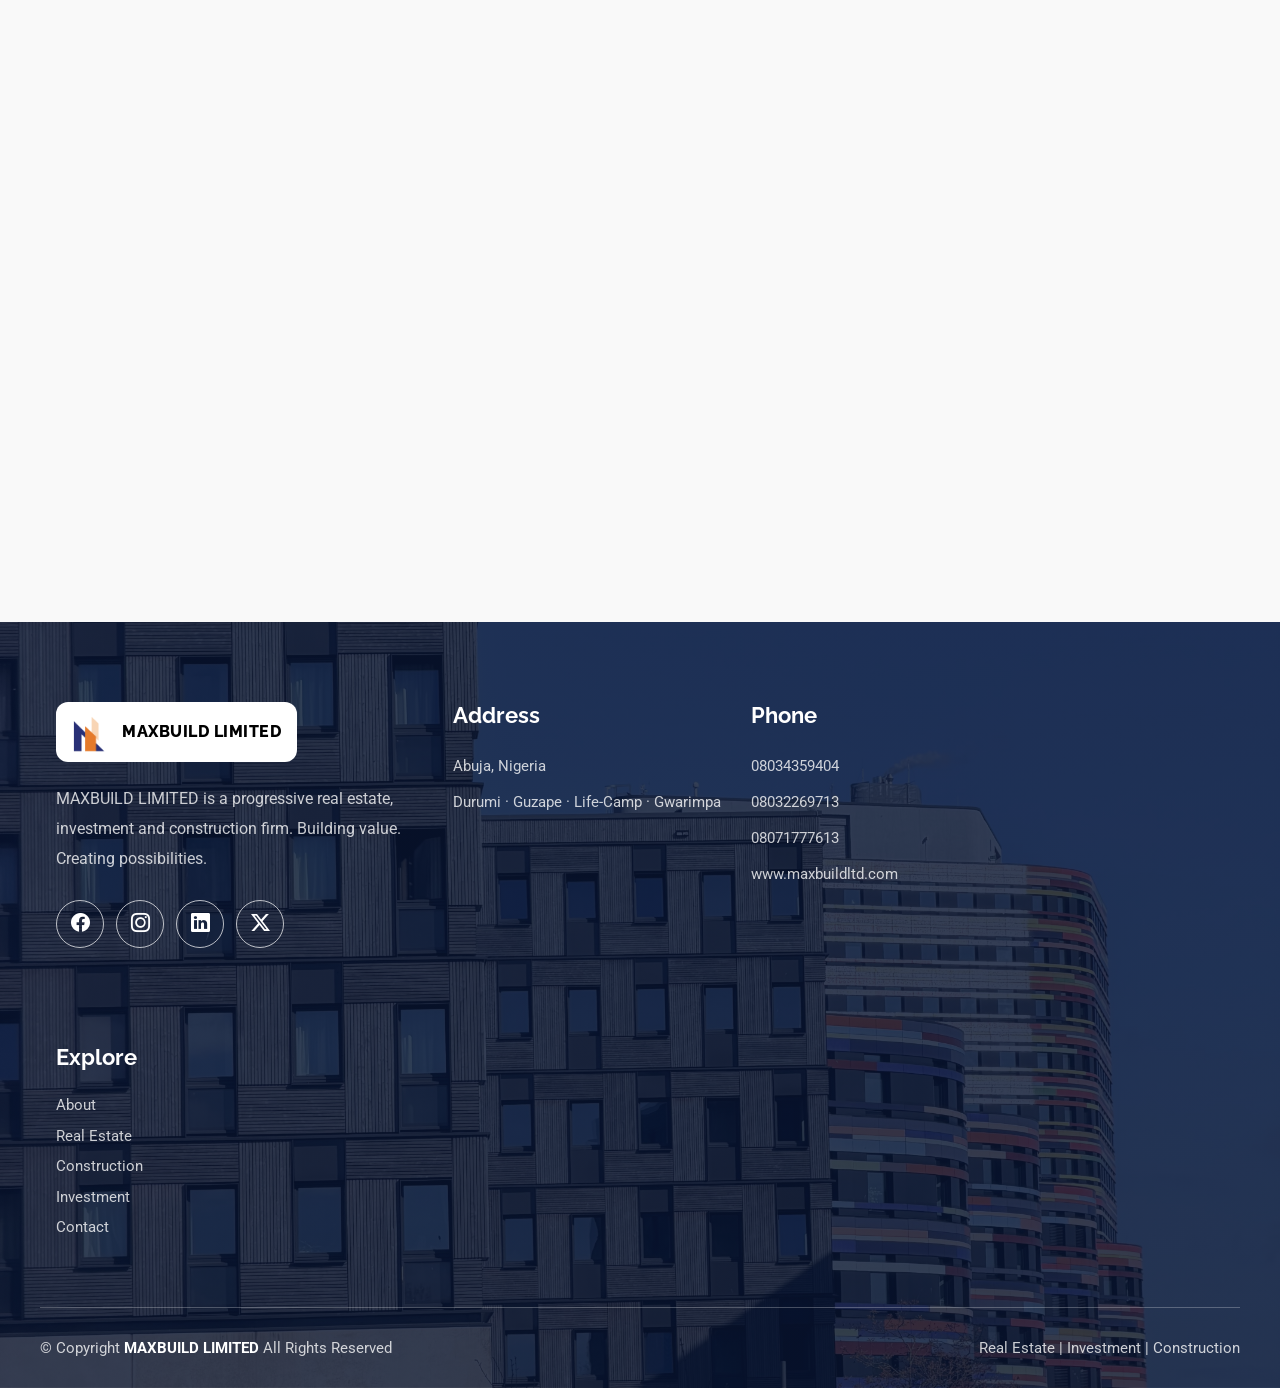
==== commit ab9ebb39: "Changed pictures from renders to stock images" ====
--- a/index.html
+++ b/index.html
@@ -76,7 +76,7 @@
     <section id="home" class="hero section dark-background" style="padding:0">
       <div id="hero-carousel" class="carousel">
         <div class="carousel-item active">
-          <img src="assets/img/hero-carousel/in jahi.jpeg" alt="">
+          <img src="assets/img/pexels-chetanvlad-4082527.jpg" alt="">
           <div class="carousel-container">
             <div>
               <p>MAXBUILD LIMITED</p>
@@ -87,7 +87,7 @@
           </div>
         </div>
         <div class="carousel-item" style="opacity:0">
-          <img src="assets/img/hero-carousel/mall jahi.jpeg" alt="">
+          <img src="assets/img/pexels-franck6687-13094084.jpg" alt="">
           <div class="carousel-container">
             <div>
               <p>REAL ESTATE | INVESTMENT | CONSTRUCTION</p>
@@ -97,7 +97,7 @@
           </div>
         </div>
         <div class="carousel-item" style="opacity:0">
-          <img src="assets/img/hero-carousel/jahi.jpg" alt="">
+          <img src="assets/img/pexels-jpgata-10581671.jpg" alt="">
           <div class="carousel-container">
             <div>
               <p>JAHI EXTENSION</p>
@@ -141,9 +141,9 @@
         </div>
 
         <div class="about-images">
-          <img class="about-img-main" src="assets/img/gwarimpa.jpeg" alt="" loading="lazy">
-          <img src="assets/img/WhatsApp Image 2026-06-14 at 9.22.48 AM.jpeg" alt="" loading="lazy">
-          <img src="assets/img/mall jahi cxz.jpeg" alt="" loading="lazy">
+          <img class="about-img-main" src="assets/img/pexels-shox-33628380.jpg" alt="" loading="lazy">
+          <img src="assets/img/pexels-chetanvlad-4082527.jpg" alt="" loading="lazy">
+          <img src="assets/img/pexels-sajidulbari-mahmud-2152953116-32863067.jpg" alt="" loading="lazy">
         </div>
       </div>
     </section>
@@ -359,33 +359,110 @@
       <div class="container section-title" data-aos="fade-up">
         <h2>Investment</h2>
         <p>MAXBUILD LIMITED operates across real estate, investment and construction. Our investment approach is
-          grounded in real assets, development and long-term value.</p>
+          grounded in real assets, development and long-term value. Each route below carries a different income
+          profile, time horizon and level of risk. MAXBUILD LIMITED does not promise returns or financial performance.</p>
       </div>
       <div class="container">
         <div class="row gy-4">
-          <div class="col-lg-4 col-md-6" data-aos="fade-up" data-aos-delay="100">
-            <div class="service-item">
-              <div class="icon"><i class="bi bi-house-check"></i></div>
-              <h3>Property Investment</h3>
-              <p>Real estate investment opportunities connected to residential and mixed-use development, including
-                duplexes, terraces and apartment communities.</p>
-            </div>
-          </div>
-          <div class="col-lg-4 col-md-6" data-aos="fade-up" data-aos-delay="200">
-            <div class="service-item">
-              <div class="icon"><i class="bi bi-diagram-3"></i></div>
-              <h3>Development Opportunities</h3>
-              <p>Development-led opportunities across the built environment, supported by Max Build’s construction and
-                project management capabilities.</p>
-            </div>
-          </div>
-          <div class="col-lg-4 col-md-6" data-aos="fade-up" data-aos-delay="300">
-            <div class="service-item">
-              <div class="icon"><i class="bi bi-people"></i></div>
-              <h3>Strategic Partnerships</h3>
-              <p>Partnership conversations for aligned real estate, construction and development opportunities. We do
-                not promise returns or financial performance.</p>
-            </div>
+          <div class="col-lg-6" data-aos="fade-up" data-aos-delay="100">
+            <article class="pathway-card">
+              <div class="pathway-head">
+                <div class="icon"><i class="bi bi-map"></i></div>
+                <span class="pathway-number">01</span>
+              </div>
+              <h3>Land Banking</h3>
+              <p class="pathway-lead">Buy land in a developing area, hold it as infrastructure and demand improve, then sell at a higher price.</p>
+              <p class="pathway-body">Land banking is the most patient route into real estate. You acquire a plot in a location that is still developing, hold it while roads, utilities, estates and commercial activity grow around it, and sell when the market around the land has matured. The asset sits still while its surroundings do the work, so no construction or day-to-day management is required.</p>
+              <ul class="pathway-points">
+                  <li><strong>How it works</strong><span>Acquire a plot with verified title in a growth corridor, hold it through the development cycle, then exit through outright sale or by bringing in a developer.</span></li>
+                  <li><strong>Best suited for</strong><span>Investors with a long horizon who do not need monthly cash flow and can leave capital committed for several years.</span></li>
+                  <li><strong>What to watch</strong><span>Title verification, survey and documentation, encroachment, access to infrastructure, and the timing of your exit.</span></li>
+              </ul>
+              <div class="pathway-meta">
+                <div><small>Income</small><strong>Capital appreciation</strong></div>
+                <div><small>Risk</small><strong>Medium to high</strong></div>
+              </div>
+            </article>
+          </div>
+          <div class="col-lg-6" data-aos="fade-up" data-aos-delay="200">
+            <article class="pathway-card">
+              <div class="pathway-head">
+                <div class="icon"><i class="bi bi-house-door"></i></div>
+                <span class="pathway-number">02</span>
+              </div>
+              <h3>Rental Properties</h3>
+              <p class="pathway-lead">Buy or build a house, apartment, or shop and collect rent.</p>
+              <p class="pathway-body">Rental property turns a building into a steady income stream. You either purchase an existing property or build to your own specification, then let it to tenants for monthly or annual rent. It suits investors who want regular cash flow with an asset that keeps its underlying value, and it rewards good location, sound construction and careful tenant management.</p>
+              <ul class="pathway-points">
+                  <li><strong>How it works</strong><span>Acquire or build a unit, prepare it for the target tenant, set a market-aligned rent, and manage collection, upkeep and renewals.</span></li>
+                  <li><strong>Best suited for</strong><span>Investors who want recurring income and are prepared to maintain the property or appoint a manager to do so.</span></li>
+                  <li><strong>What to watch</strong><span>Vacancy periods, maintenance costs, quality of finishing, tenant default and local demand for the property type.</span></li>
+              </ul>
+              <div class="pathway-meta">
+                <div><small>Income</small><strong>Monthly or annual rent</strong></div>
+                <div><small>Risk</small><strong>Medium</strong></div>
+              </div>
+            </article>
+          </div>
+          <div class="col-lg-6" data-aos="fade-up" data-aos-delay="100">
+            <article class="pathway-card">
+              <div class="pathway-head">
+                <div class="icon"><i class="bi bi-bricks"></i></div>
+                <span class="pathway-number">03</span>
+              </div>
+              <h3>Real Estate Development</h3>
+              <p class="pathway-lead">Acquire land, finance construction, and sell completed units for profit. You can also partner with a landowner rather than purchase land outright.</p>
+              <p class="pathway-body">Development creates value by turning raw land into finished product. The work runs from land acquisition and design through approvals, financing and construction to the sale of completed units. Returns come from the gap between total project cost and sale proceeds. Partnering with a landowner instead of buying land outright reduces the upfront capital required.</p>
+              <ul class="pathway-points">
+                  <li><strong>How it works</strong><span>Secure land or a landowner partnership, plan and approve the scheme, finance and build in stages, then sell completed units.</span></li>
+                  <li><strong>Best suited for</strong><span>Investors comfortable with project-based returns and with working alongside an experienced construction and project management team.</span></li>
+                  <li><strong>What to watch</strong><span>Cost overruns, construction delays, approvals, financing terms and sales timing. Delivery capability matters as much as capital.</span></li>
+              </ul>
+              <div class="pathway-meta">
+                <div><small>Income</small><strong>Profit per project</strong></div>
+                <div><small>Risk</small><strong>High</strong></div>
+              </div>
+            </article>
+          </div>
+          <div class="col-lg-6" data-aos="fade-up" data-aos-delay="200">
+            <article class="pathway-card">
+              <div class="pathway-head">
+                <div class="icon"><i class="bi bi-people"></i></div>
+                <span class="pathway-number">04</span>
+              </div>
+              <h3>Joint Venture (JV)</h3>
+              <p class="pathway-lead">Partner with a landowner and a financier or developer. Each party contributes land, capital, expertise, or construction services and shares the agreed proceeds.</p>
+              <p class="pathway-body">A joint venture brings complementary parties together so that no one has to supply everything. One partner may hold the land, another the capital, another the technical and construction capability. The project is delivered collectively and proceeds are shared according to a pre-agreed formula. It lets each party participate in a larger project than they could carry alone.</p>
+              <ul class="pathway-points">
+                  <li><strong>How it works</strong><span>Define each party&#x27;s contribution, agree the sharing ratio and timelines in writing, deliver the project together, and distribute proceeds as agreed.</span></li>
+                  <li><strong>Best suited for</strong><span>Landowners without capital, investors without land, and developers who want to scale through partnership.</span></li>
+                  <li><strong>What to watch</strong><span>Unclear roles, vague sharing ratios, undocumented contributions and exit terms. A JV is only as strong as its agreement.</span></li>
+              </ul>
+              <div class="pathway-meta">
+                <div><small>Income</small><strong>Profit sharing</strong></div>
+                <div><small>Risk</small><strong>High without proper agreements</strong></div>
+              </div>
+            </article>
+          </div>
+          <div class="col-lg-6" data-aos="fade-up" data-aos-delay="100">
+            <article class="pathway-card">
+              <div class="pathway-head">
+                <div class="icon"><i class="bi bi-shop"></i></div>
+                <span class="pathway-number">05</span>
+              </div>
+              <h3>Commercial Property</h3>
+              <p class="pathway-lead">Invest in shops, offices, warehouses, or small commercial spaces to earn rental income.</p>
+              <p class="pathway-body">Commercial property is let to businesses rather than households. Shops, offices, warehouses and small commercial spaces can offer rental yield, often under longer lease arrangements than residential lets. Performance depends heavily on the strength of the location and the demand from the businesses that need the space.</p>
+              <ul class="pathway-points">
+                  <li><strong>How it works</strong><span>Acquire or develop a commercial unit in a high-activity location, let it to business tenants on agreed lease terms and collect rent.</span></li>
+                  <li><strong>Best suited for</strong><span>Investors seeking rental yield from business tenants who can commit to location-driven, longer-term arrangements.</span></li>
+                  <li><strong>What to watch</strong><span>Tenant demand, foot traffic and accessibility, lease terms, fit-out requirements and the health of the local business environment.</span></li>
+              </ul>
+              <div class="pathway-meta">
+                <div><small>Income</small><strong>Rental yield</strong></div>
+                <div><small>Risk</small><strong>Depends on tenant demand</strong></div>
+              </div>
+            </article>
           </div>
         </div>
       </div>
@@ -397,7 +474,7 @@
         <div class="row justify-content-around gy-4">
           <div class="features-image col-lg-6" data-aos="fade-up" data-aos-delay="100"
             style="position:relative;min-height:380px">
-            <img src="assets/img/mall jahi cxz.jpeg" alt=""
+            <img src="assets/img/pexels-whyte-light-5308541-6242119.jpg" alt=""
               style="position:absolute;inset:0;width:100%;height:100%;object-fit:cover;border-radius:8px">
           </div>
           <div class="col-lg-5 d-flex flex-column justify-content-center" data-aos="fade-up" data-aos-delay="200">
@@ -576,7 +653,7 @@
             </div>
           </div>
 
-          <div class="col-lg-3 col-md-6" data-aos="fade-up" data-aos-delay="400">
+          <!-- <div class="col-lg-3 col-md-6" data-aos="fade-up" data-aos-delay="400">
             <div class="team-member">
               <div class="member-img">
                 <img src="assets/img/team/SECURITY.png" alt="Salasi Stephen Samaila">
@@ -584,14 +661,14 @@
               <a href="#" aria-label="LinkedIn"><i class="bi bi-linkedin"></i></a>
               <a href="#" aria-label="Twitter / X"><i class="bi bi-twitter-x"></i></a>
               <a href="#" aria-label="Email"><i class="bi bi-envelope"></i></a>
-            </div> -->
+            </div> 
               </div>
               <div class="member-info">
                 <h4>Salasi Stephen Samaila</h4>
                 <span>Security Officer</span>
               </div>
             </div>
-          </div>
+          </div> -->
 
           <div class="col-lg-3 col-md-6" data-aos="fade-up" data-aos-delay="400">
             <div class="team-member">
@@ -610,7 +687,7 @@
             </div>
           </div>
 
-          <div class="col-lg-3 col-md-6" data-aos="fade-up" data-aos-delay="400">
+          <!-- <div class="col-lg-3 col-md-6" data-aos="fade-up" data-aos-delay="400">
             <div class="team-member">
               <div class="member-img">
                 <img src="assets/img/team/HEAD LABORER.png" alt="Kabiru Abubakar">
@@ -618,14 +695,14 @@
               <a href="#" aria-label="LinkedIn"><i class="bi bi-linkedin"></i></a>
               <a href="#" aria-label="Twitter / X"><i class="bi bi-twitter-x"></i></a>
               <a href="#" aria-label="Email"><i class="bi bi-envelope"></i></a>
-            </div> -->
+            </div> 
               </div>
               <div class="member-info">
                 <h4>Kabiru Abubakar</h4>
                 <span>Head Labourer</span>
               </div>
             </div>
-          </div>
+          </div> -->
 
           <div class="col-lg-3 col-md-6" data-aos="fade-up" data-aos-delay="400">
             <div class="team-member">
@@ -707,39 +784,62 @@
 
   <!-- FOOTER -->
   <footer id="footer" class="footer">
-    <div class="container">
-      <div class="row gy-3">
-        <div class="col-lg-4 col-md-6 d-flex">
-          <i class="bi bi-geo-alt icon"></i>
-          <div class="address">
-            <h4>Location</h4>
-            <p>Abuja, Nigeria</p>
-            <p>Durumi · Guzape · Life-Camp · Gwarimpa</p>
-          </div>
-        </div>
-        <div class="col-lg-4 col-md-6 d-flex">
-          <i class="bi bi-telephone icon"></i>
-          <div>
-            <h4>Contact</h4>
-            <p><strong>Phone:</strong> 08034359404<br>
-              <strong>Phone:</strong> 08032269713<br>
-              <strong>Phone:</strong> 08071777613<br>
-              <strong>Website:</strong> www.maxbuildltd.com
-            </p>
-          </div>
-        </div>
-        <div class="col-lg-4 col-md-6 d-flex">
-          <i class="bi bi-buildings icon"></i>
-          <div>
-            <h4>MAXBUILD LIMITED</h4>
-            <p>Real Estate | Investment | Construction</p>
-            <p>Building value. Creating possibilities.</p>
-          </div>
-        </div>
+    <div class="container footer-top">
+      <div class="row gy-5">
+
+        <!-- Brand -->
+        <div class="col-lg-4 col-md-12">
+          <a href="#home" class="footer-logo">
+            <img src="assets/img/logo/MAX BUILD logo updated.png" alt="Max Build Limited logo">
+            <span>MAXBUILD LIMITED</span>
+          </a>
+          <p class="footer-about">MAXBUILD LIMITED is a progressive real estate, investment and construction firm.
+            Building value. Creating possibilities.</p>
+          <!-- Replace each "#" with the client's real profile link, or delete the icon -->
+          <div class="footer-social">
+            <a href="#" aria-label="Facebook"><i class="bi bi-facebook"></i></a>
+            <a href="#" aria-label="Instagram"><i class="bi bi-instagram"></i></a>
+            <a href="#" aria-label="LinkedIn"><i class="bi bi-linkedin"></i></a>
+            <a href="#" aria-label="Twitter / X"><i class="bi bi-twitter-x"></i></a>
+          </div>
+        </div>
+
+        <!-- Address -->
+        <div class="col-lg-3 col-md-6">
+          <h4>Address</h4>
+          <p>Abuja, Nigeria</p>
+          <p>Durumi · Guzape · Life-Camp · Gwarimpa</p>
+        </div>
+
+        <!-- Phone -->
+        <div class="col-lg-3 col-md-6">
+          <h4>Phone</h4>
+          <p><a href="tel:+2348034359404">08034359404</a></p>
+          <p><a href="tel:+2348032269713">08032269713</a></p>
+          <p><a href="tel:+2348071777613">08071777613</a></p>
+          <p><a href="https://www.maxbuildltd.com">www.maxbuildltd.com</a></p>
+        </div>
+
+        <!-- Quick links -->
+        <div class="col-lg-2 col-md-6">
+          <h4>Explore</h4>
+          <ul class="footer-links">
+            <li><a href="#about">About</a></li>
+            <li><a href="#real-estate">Real Estate</a></li>
+            <li><a href="#construction">Construction</a></li>
+            <li><a href="#investment">Investment</a></li>
+            <li><a href="#contact">Contact</a></li>
+          </ul>
+        </div>
+
+        <!-- To add an Email column like the reference design, get the client's real address,
+             then add: <h4>Email</h4><p><a href="mailto:ADDRESS">ADDRESS</a></p> -->
+
       </div>
     </div>
-    <div class="container copyright text-center">
+    <div class="container footer-bottom">
       <p>© <span>Copyright</span> <strong>MAXBUILD LIMITED</strong> <span>All Rights Reserved</span></p>
+      <p class="footer-tagline">Real Estate | Investment | Construction</p>
     </div>
   </footer>
 
--- a/assets/css/main.css
+++ b/assets/css/main.css
@@ -1023,38 +1023,151 @@
 }
 
 /* Footer */
+/* ==========================================================
+   SET YOUR FOOTER IMAGE HERE
+   1. Put your image at: assets/img/footer/footer-bg.jpg
+      (or change the path below to wherever you saved it)
+   2. Use a wide, dark or blurred image, ideally 1920px or wider.
+   3. Make the overlay lighter or darker with --footer-overlay.
+   Until the image exists, the footer shows a plain dark navy gradient.
+   ========================================================== */
 .footer {
-  color: var(--default-color);
-  background: #f9f9f9;
-  font-size: 14px;
-  padding: 50px 0 0
-}
-
-.footer .icon {
-  color: var(--accent-color);
-  margin-right: 15px;
-  font-size: 24px;
-  line-height: 0
+  --footer-image: url("../img/pexels-mehmet-kahraman-2160664567-37458987.jpg");
+  --footer-overlay: 0.82;
+  --footer-text: #ffffff;
+  --footer-muted: rgba(255, 255, 255, .78);
+  position: relative;
+  color: var(--footer-text);
+  font-size: 15px;
+  padding: 80px 0 0;
+  background-color: #0b1b3a;
+  background-image:
+    linear-gradient(rgba(8, 20, 48, var(--footer-overlay)), rgba(8, 20, 48, var(--footer-overlay))),
+    var(--footer-image);
+  background-size: cover;
+  background-position: center;
+  background-repeat: no-repeat
 }
 
 .footer h4 {
+  color: var(--footer-text);
+  font-size: 22px;
+  font-weight: 700;
+  margin-bottom: 24px
+}
+
+.footer p {
+  color: var(--footer-muted);
+  line-height: 28px;
+  margin-bottom: 8px
+}
+
+.footer a {
+  color: var(--footer-muted);
+  transition: .3s
+}
+
+.footer a:hover {
+  color: var(--accent-color)
+}
+
+.footer .footer-logo {
+  display: inline-flex;
+  align-items: center;
+  gap: 12px;
+  background: #fff;
+  border-radius: 12px;
+  padding: 8px 16px 8px 10px;
+  margin-bottom: 22px
+}
+
+.footer .footer-logo img {
+  height: 44px;
+  width: auto
+}
+
+.footer .footer-logo span {
+  font-family: var(--heading-font);
+  font-weight: 800;
   font-size: 16px;
-  font-weight: 700;
-  margin-bottom: 15px
-}
-
-.footer .address p {
-  margin-bottom: 0
-}
-
-.footer .copyright {
-  padding: 25px 0;
-  border-top: 1px solid #e6e6e6;
-  margin-top: 30px
-}
-
-.footer .copyright p {
-  margin-bottom: 0
+  letter-spacing: .5px;
+  color: #000
+}
+
+.footer .footer-logo:hover span {
+  color: var(--accent-color)
+}
+
+.footer .footer-about {
+  max-width: 400px;
+  font-size: 16px;
+  line-height: 30px;
+  margin-bottom: 26px
+}
+
+.footer .footer-social {
+  display: flex;
+  gap: 12px;
+  flex-wrap: wrap
+}
+
+.footer .footer-social a {
+  width: 48px;
+  height: 48px;
+  border-radius: 50%;
+  border: 1px solid rgba(255, 255, 255, .7);
+  color: #fff;
+  display: flex;
+  align-items: center;
+  justify-content: center;
+  font-size: 19px
+}
+
+.footer .footer-social a:hover {
+  background: var(--accent-color);
+  border-color: var(--accent-color);
+  color: #fff
+}
+
+.footer .footer-links {
+  list-style: none;
+  padding: 0;
+  margin: 0
+}
+
+.footer .footer-links li {
+  margin-bottom: 8px
+}
+
+.footer .footer-bottom {
+  display: flex;
+  justify-content: space-between;
+  align-items: center;
+  flex-wrap: wrap;
+  gap: 8px 24px;
+  border-top: 1px solid rgba(255, 255, 255, .25);
+  margin-top: 60px;
+  padding: 26px 0
+}
+
+.footer .footer-bottom p {
+  margin: 0;
+  font-size: 15px
+}
+
+.footer .footer-bottom strong {
+  color: #fff
+}
+
+@media(max-width:767px) {
+  .footer {
+    padding-top: 60px
+  }
+
+  .footer .footer-bottom {
+    flex-direction: column;
+    text-align: center
+  }
 }
 
 /* Scroll top */
@@ -1437,4 +1550,141 @@
     bottom: 0;
     opacity: 1
   }
+}
+
+/* Investment pathways */
+.pathway-card {
+  background: var(--surface-color);
+  box-shadow: 0 5px 60px 0 rgba(0, 0, 0, .08);
+  border-radius: 18px;
+  border-bottom: 5px solid var(--surface-color);
+  padding: 40px 34px;
+  height: 100%;
+  display: flex;
+  flex-direction: column;
+  transition: all .3s
+}
+
+.pathway-card .pathway-head {
+  display: flex;
+  align-items: center;
+  justify-content: space-between;
+  margin-bottom: 18px
+}
+
+.pathway-card .icon {
+  color: #fff;
+  background: var(--accent-color);
+  width: 64px;
+  height: 64px;
+  border-radius: 50px;
+  display: flex;
+  align-items: center;
+  justify-content: center;
+  font-size: 28px
+}
+
+.pathway-card .pathway-number {
+  font-family: var(--heading-font);
+  font-size: 44px;
+  font-weight: 800;
+  line-height: 1;
+  color: color-mix(in srgb, var(--accent-color), transparent 70%)
+}
+
+.pathway-card h3 {
+  font-weight: 700;
+  font-size: 24px;
+  margin: 6px 0 12px;
+  transition: .3s
+}
+
+.pathway-card .pathway-lead {
+  font-weight: 500;
+  font-size: 16px;
+  line-height: 26px;
+  color: var(--heading-color);
+  margin-bottom: 14px
+}
+
+.pathway-card .pathway-body {
+  font-size: 14px;
+  line-height: 25px;
+  margin-bottom: 20px
+}
+
+.pathway-card .pathway-points {
+  list-style: none;
+  padding: 0;
+  margin: 0 0 24px
+}
+
+.pathway-card .pathway-points li {
+  padding: 12px 0 12px 16px;
+  border-left: 3px solid var(--accent-color);
+  margin-bottom: 10px;
+  background: color-mix(in srgb, var(--accent-color), transparent 94%);
+  border-radius: 0 8px 8px 0
+}
+
+.pathway-card .pathway-points strong {
+  display: block;
+  font-family: var(--heading-font);
+  font-size: 13px;
+  letter-spacing: .5px;
+  text-transform: uppercase;
+  color: var(--accent-color);
+  margin-bottom: 4px
+}
+
+.pathway-card .pathway-points span {
+  display: block;
+  font-size: 14px;
+  line-height: 23px;
+  padding-right: 12px
+}
+
+.pathway-card .pathway-meta {
+  display: grid;
+  grid-template-columns: 1fr 1fr;
+  gap: 14px;
+  margin-top: auto;
+  padding-top: 20px;
+  border-top: 1px solid color-mix(in srgb, var(--default-color), transparent 85%)
+}
+
+.pathway-card .pathway-meta small {
+  display: block;
+  font-size: 12px;
+  text-transform: uppercase;
+  letter-spacing: .6px;
+  color: color-mix(in srgb, var(--default-color), transparent 35%);
+  margin-bottom: 3px
+}
+
+.pathway-card .pathway-meta strong {
+  font-family: var(--heading-font);
+  font-size: 15px;
+  color: var(--heading-color)
+}
+
+@media(min-width:1365px) {
+  .pathway-card:hover {
+    transform: translateY(-10px);
+    border-color: var(--accent-color)
+  }
+
+  .pathway-card:hover h3 {
+    color: var(--accent-color)
+  }
+}
+
+@media(max-width:575px) {
+  .pathway-card {
+    padding: 30px 22px
+  }
+
+  .pathway-card .pathway-meta {
+    grid-template-columns: 1fr
+  }
 }
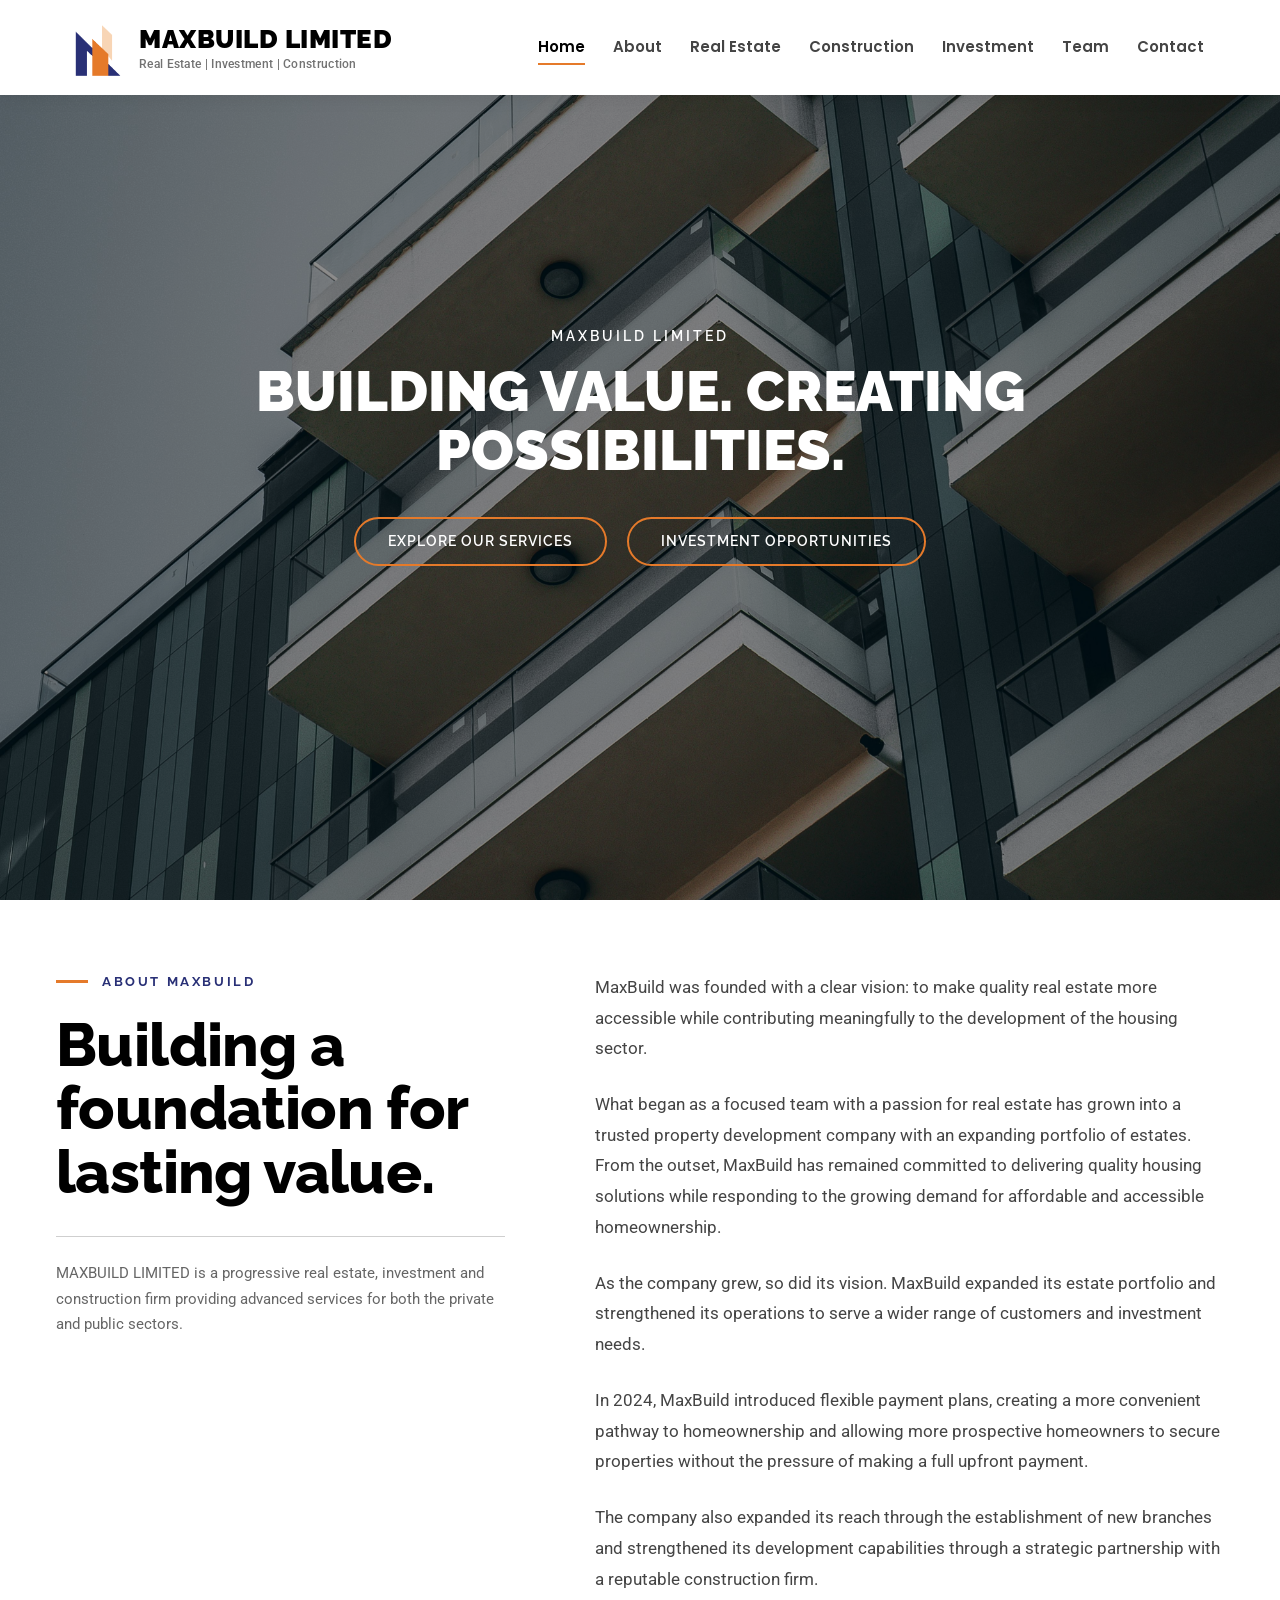
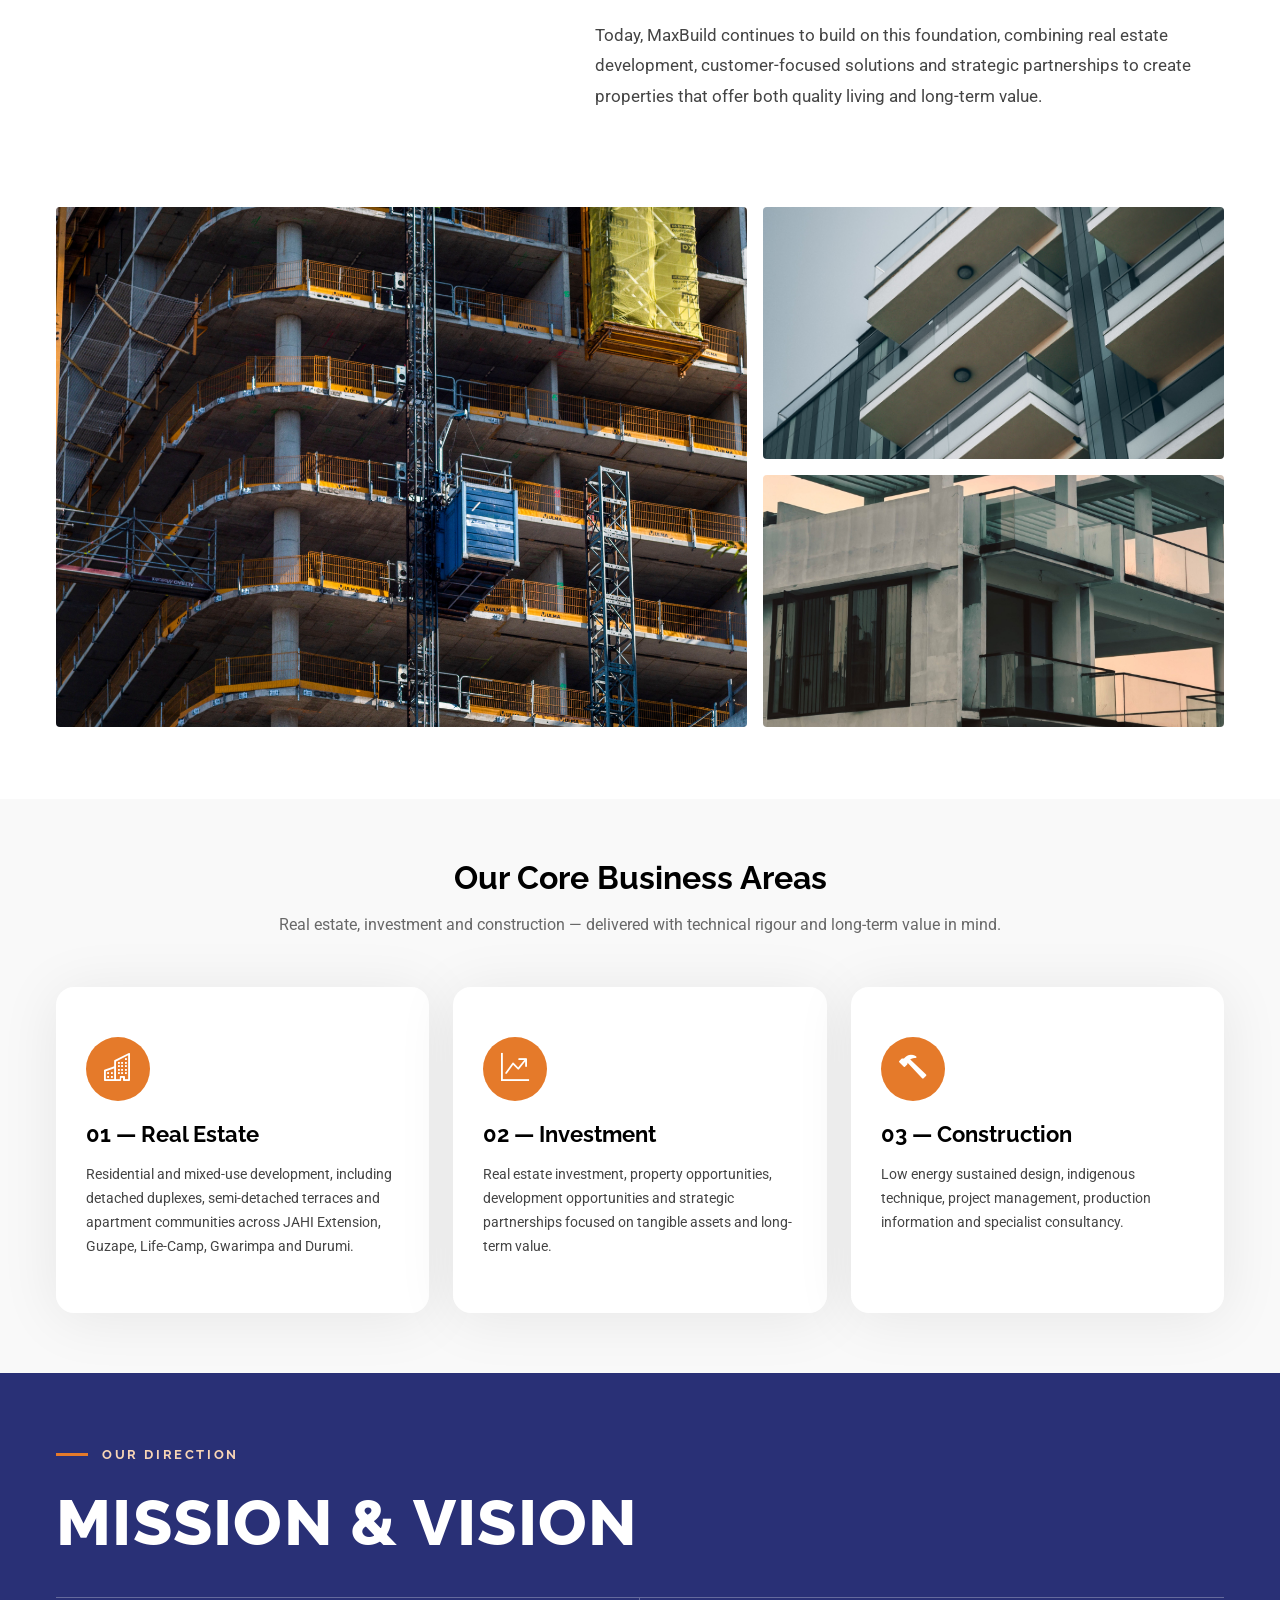
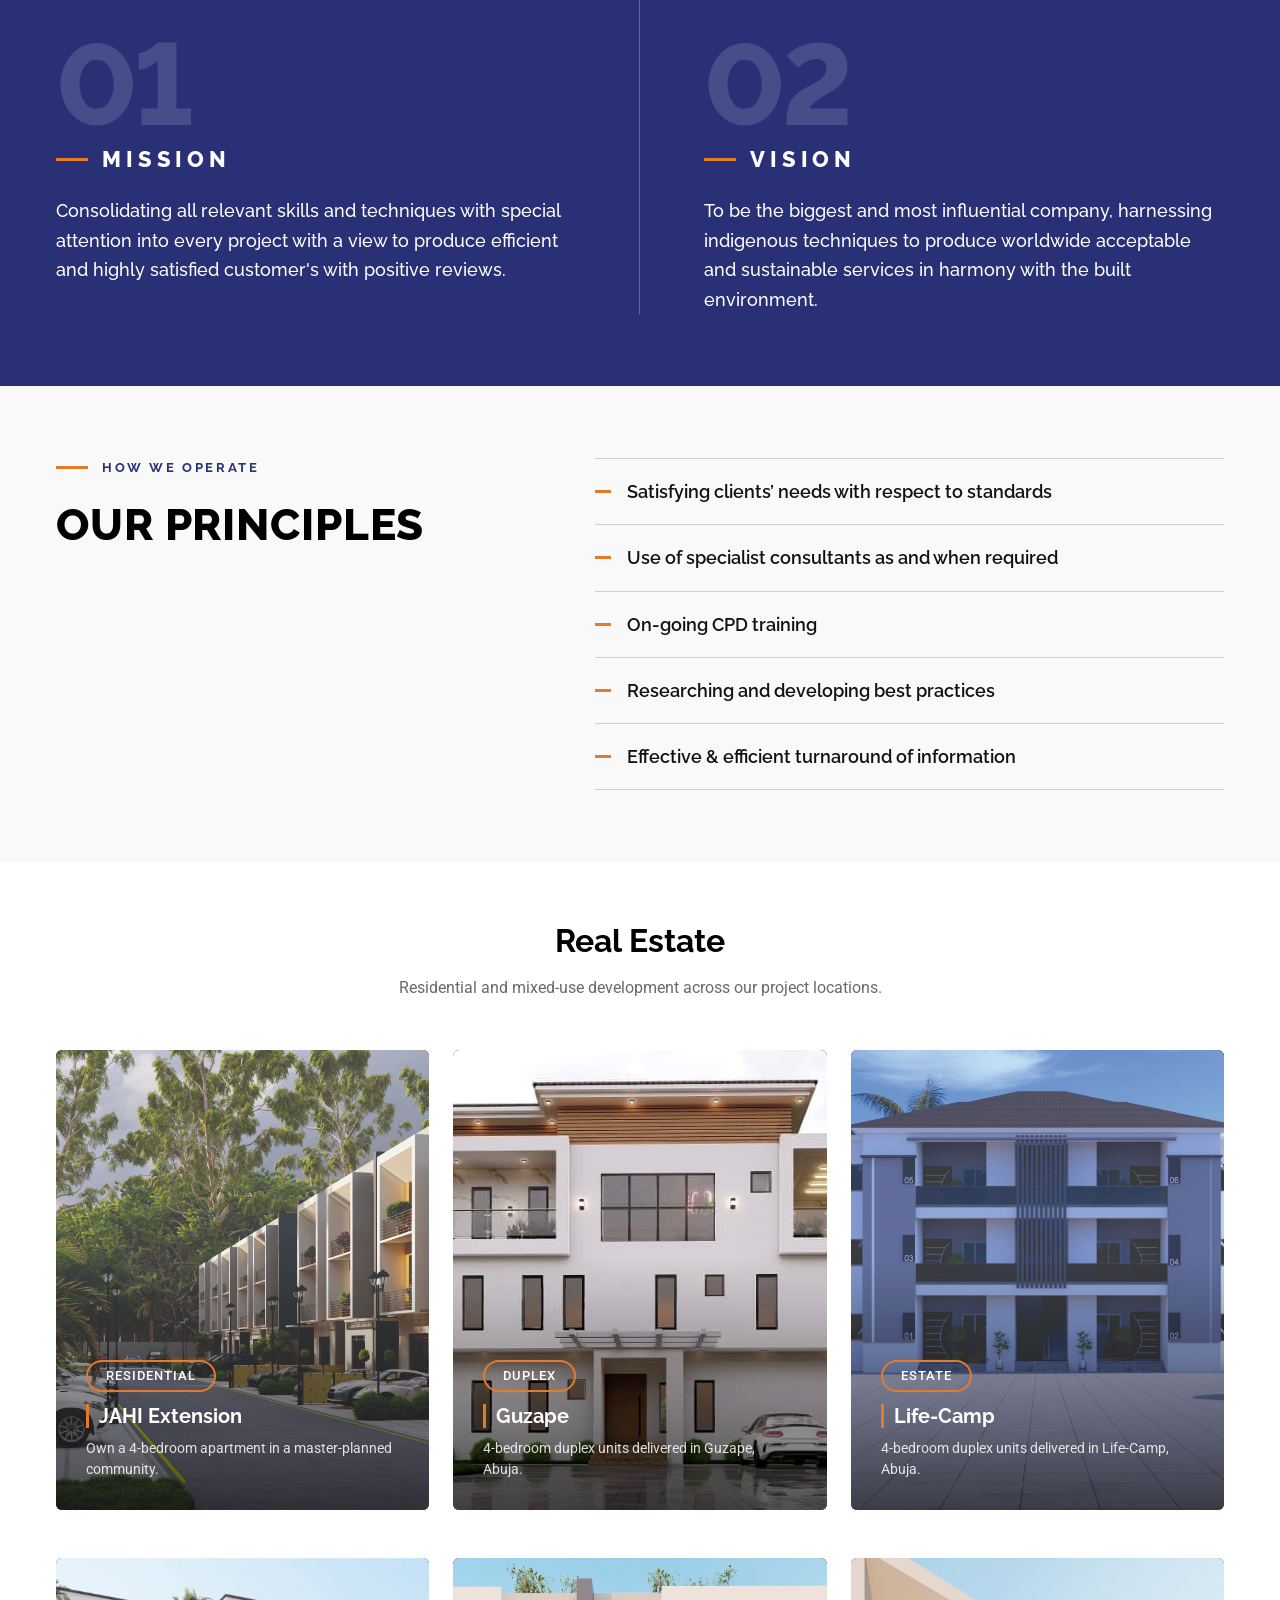
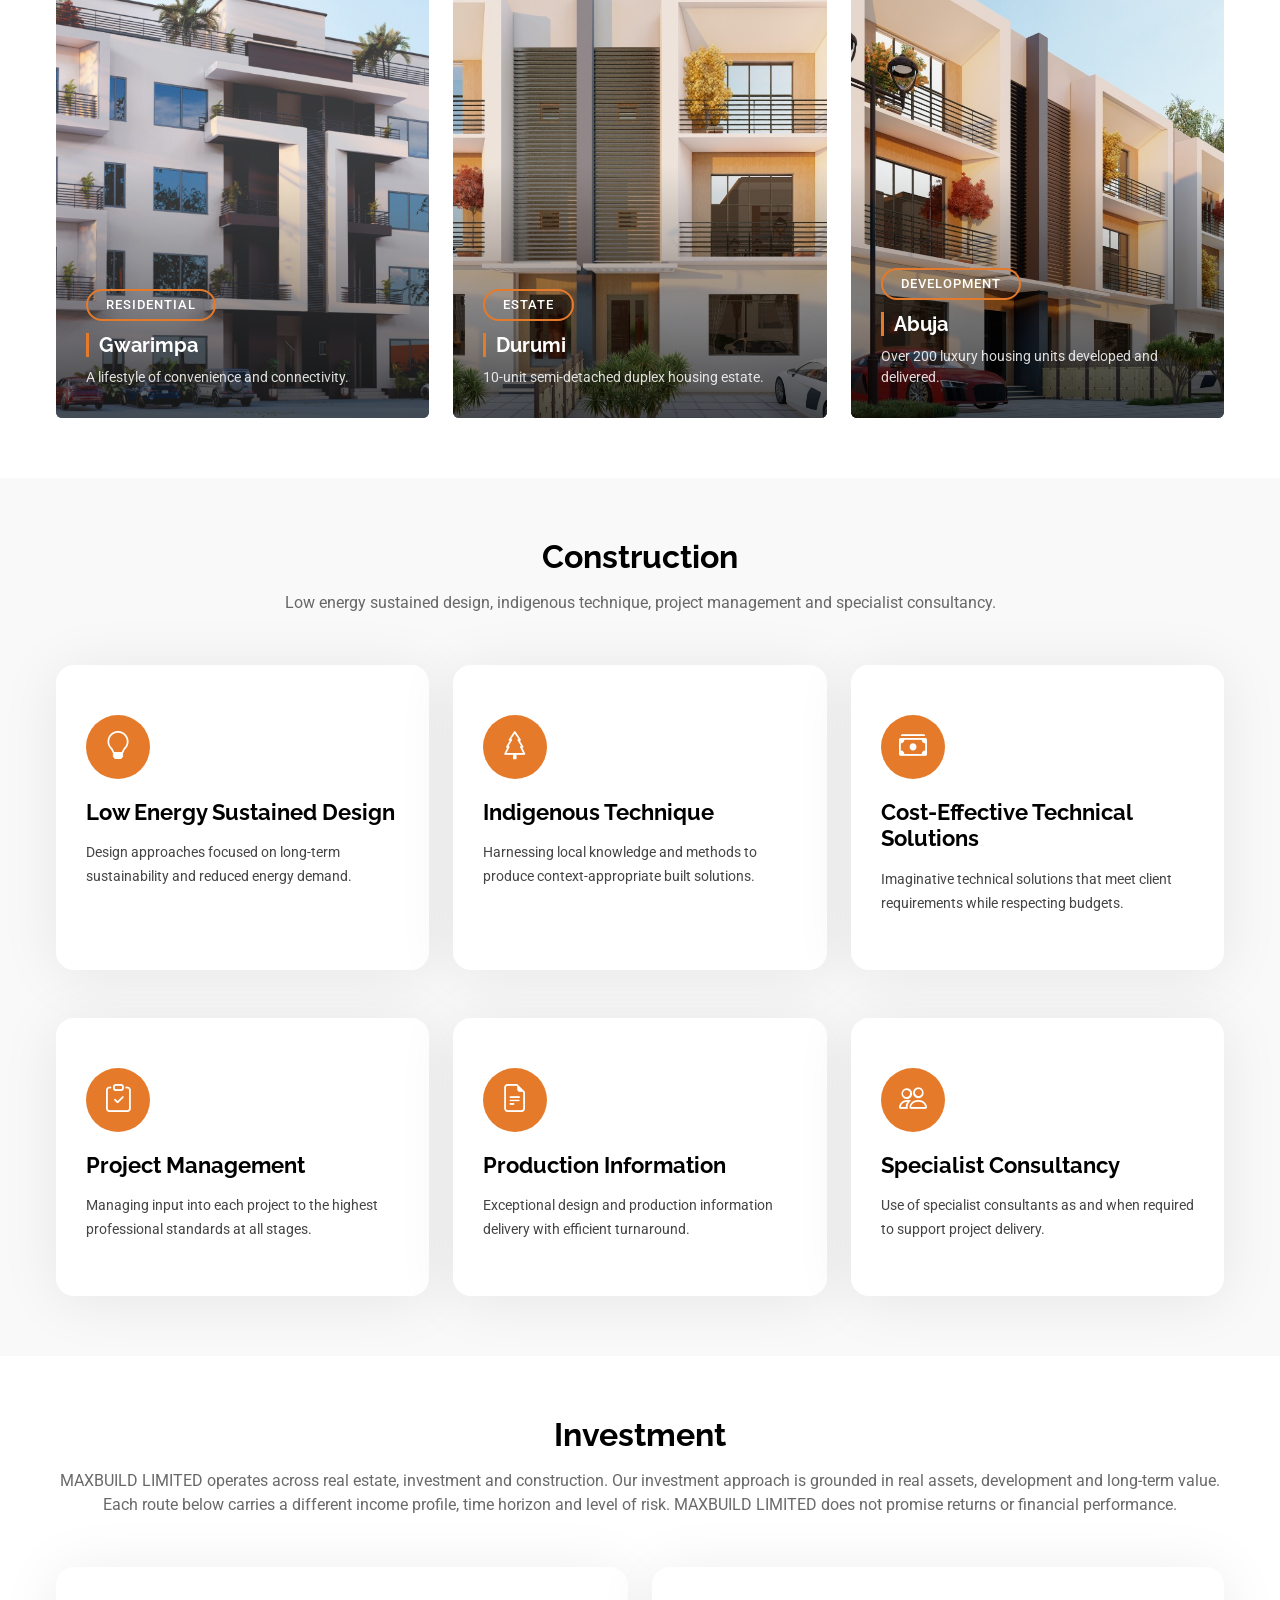
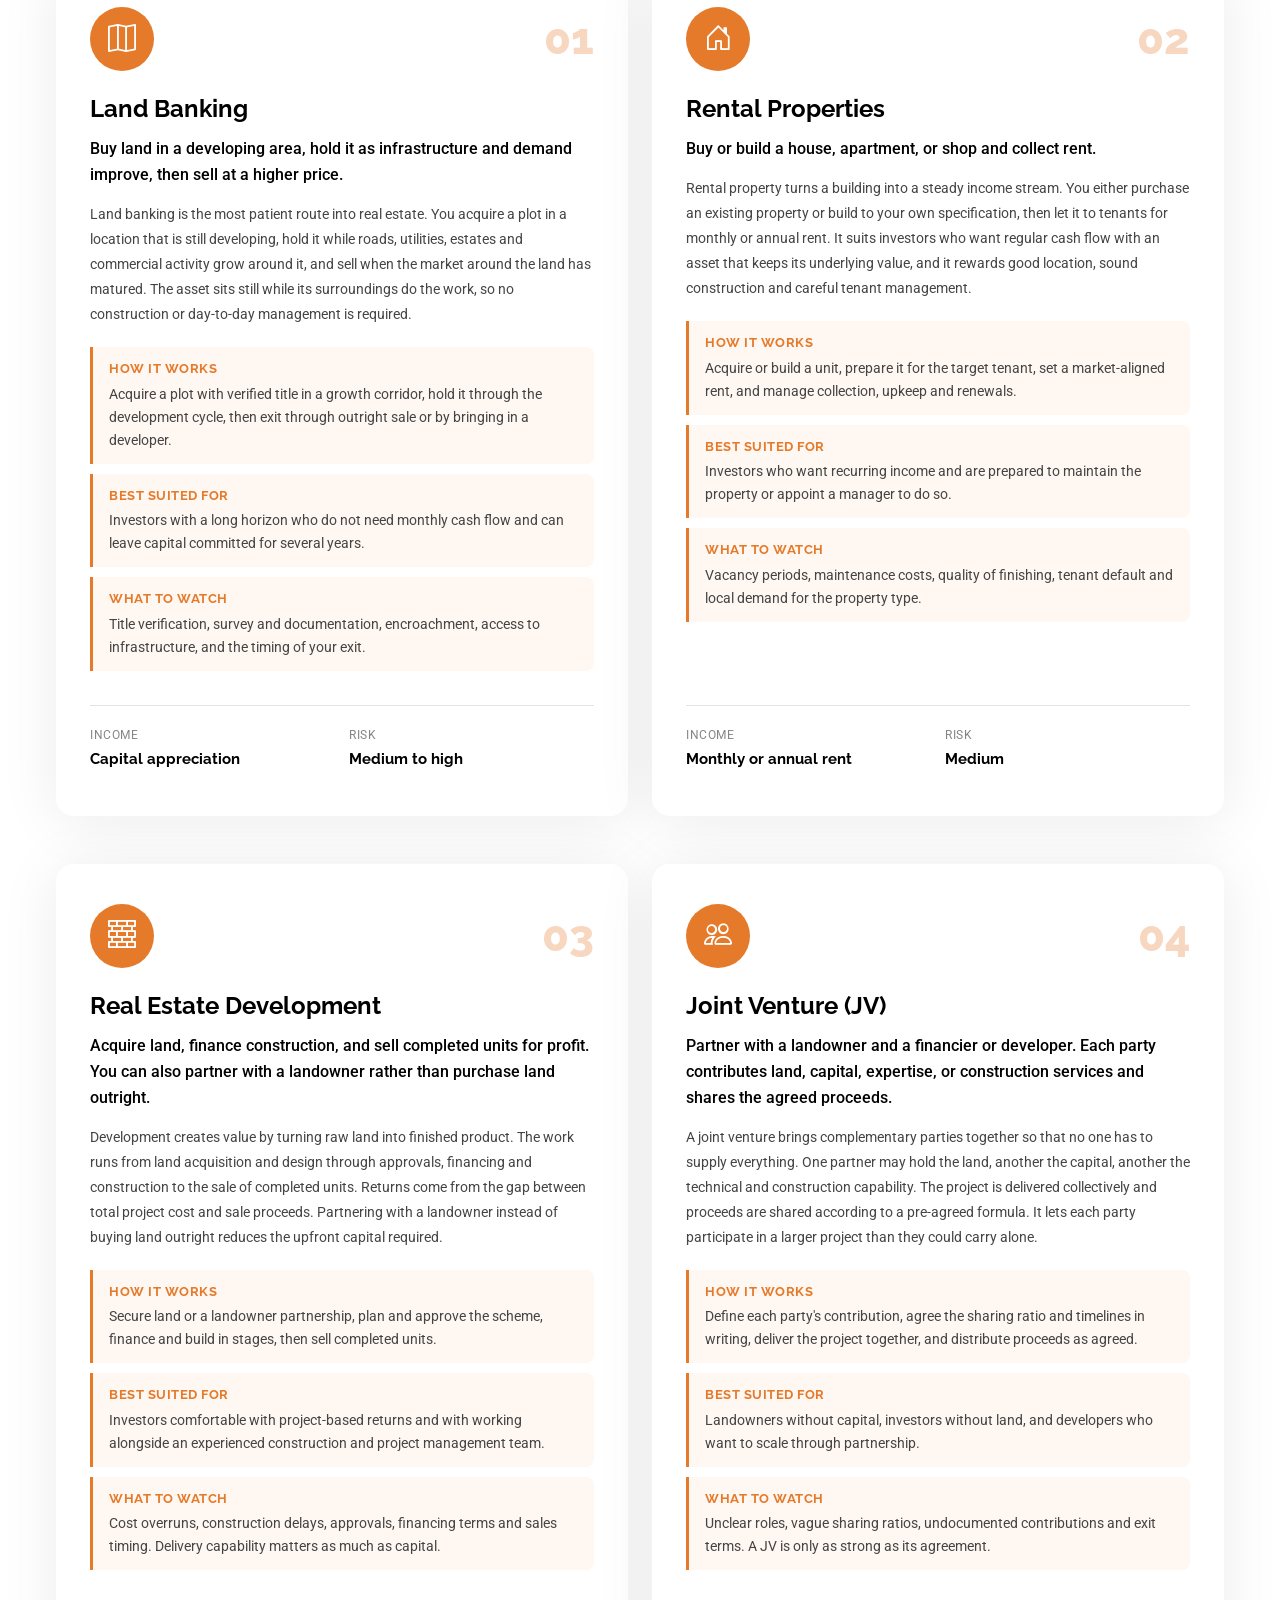
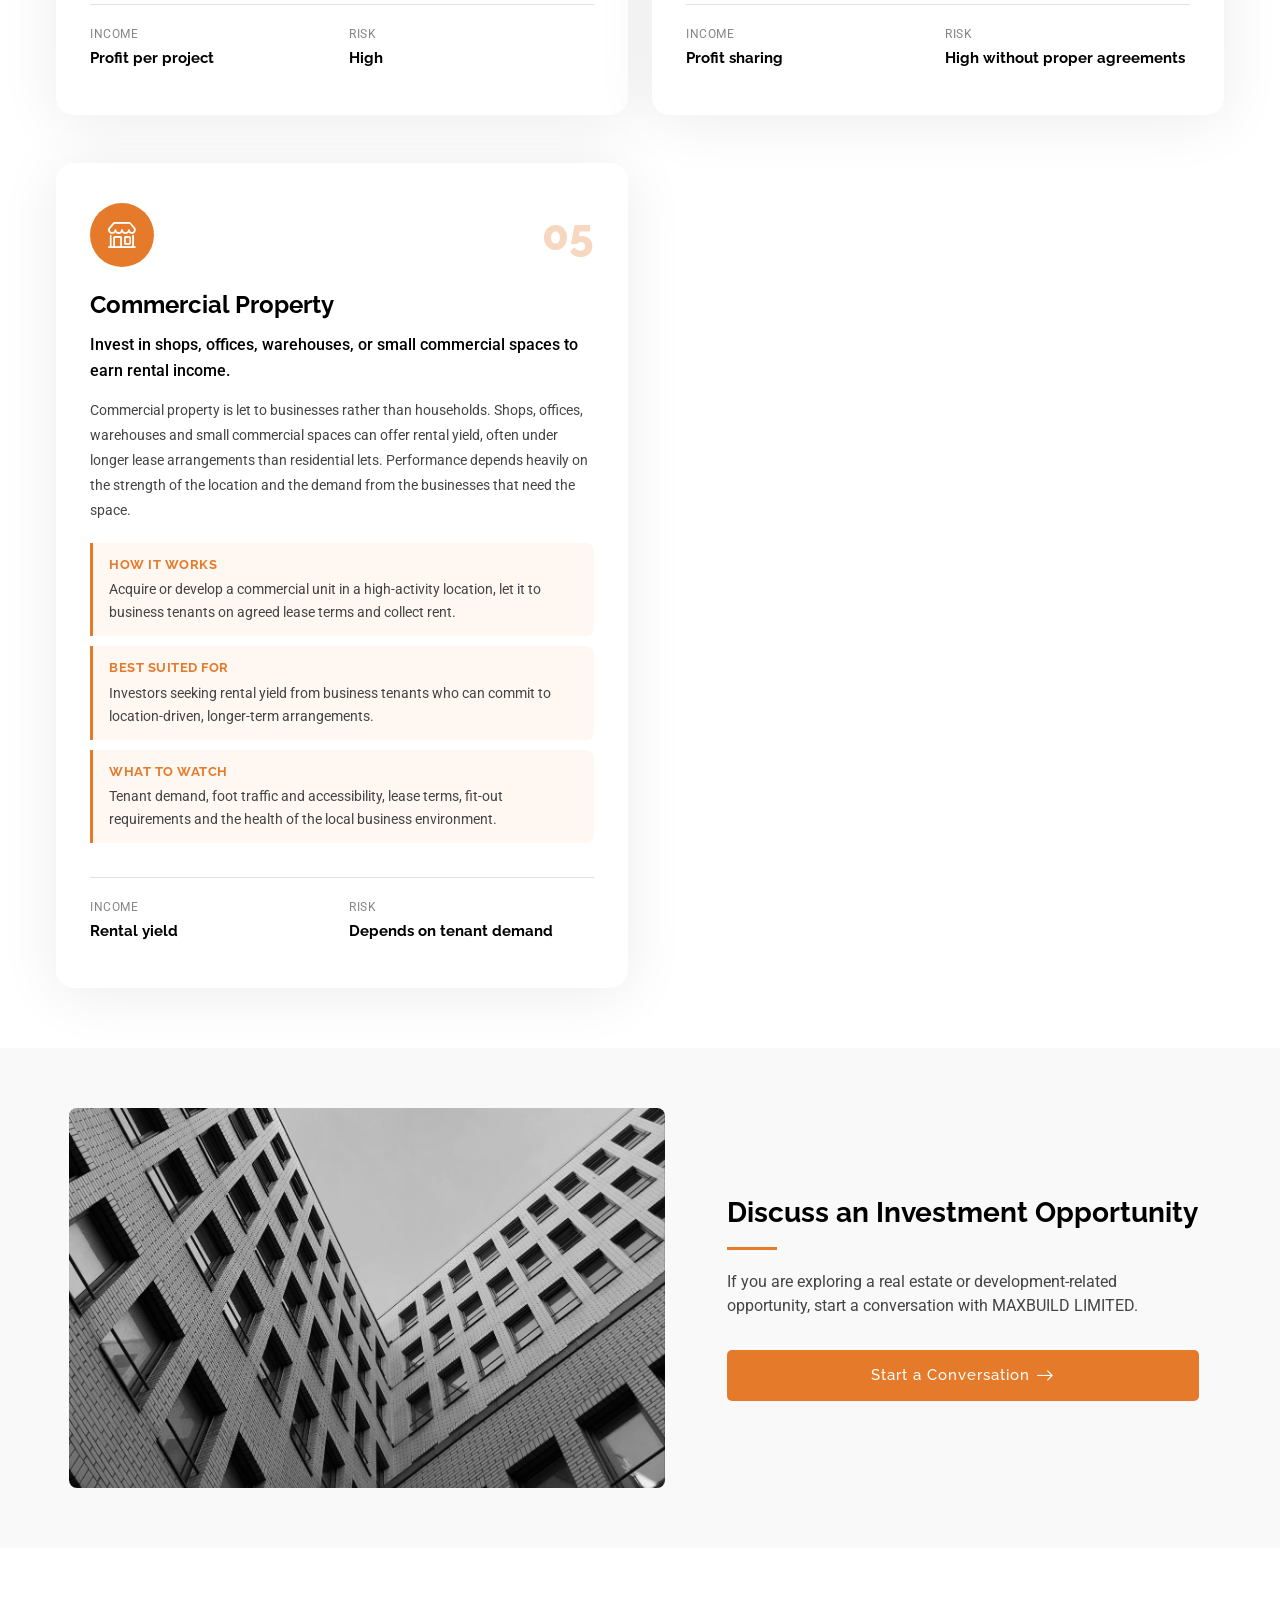
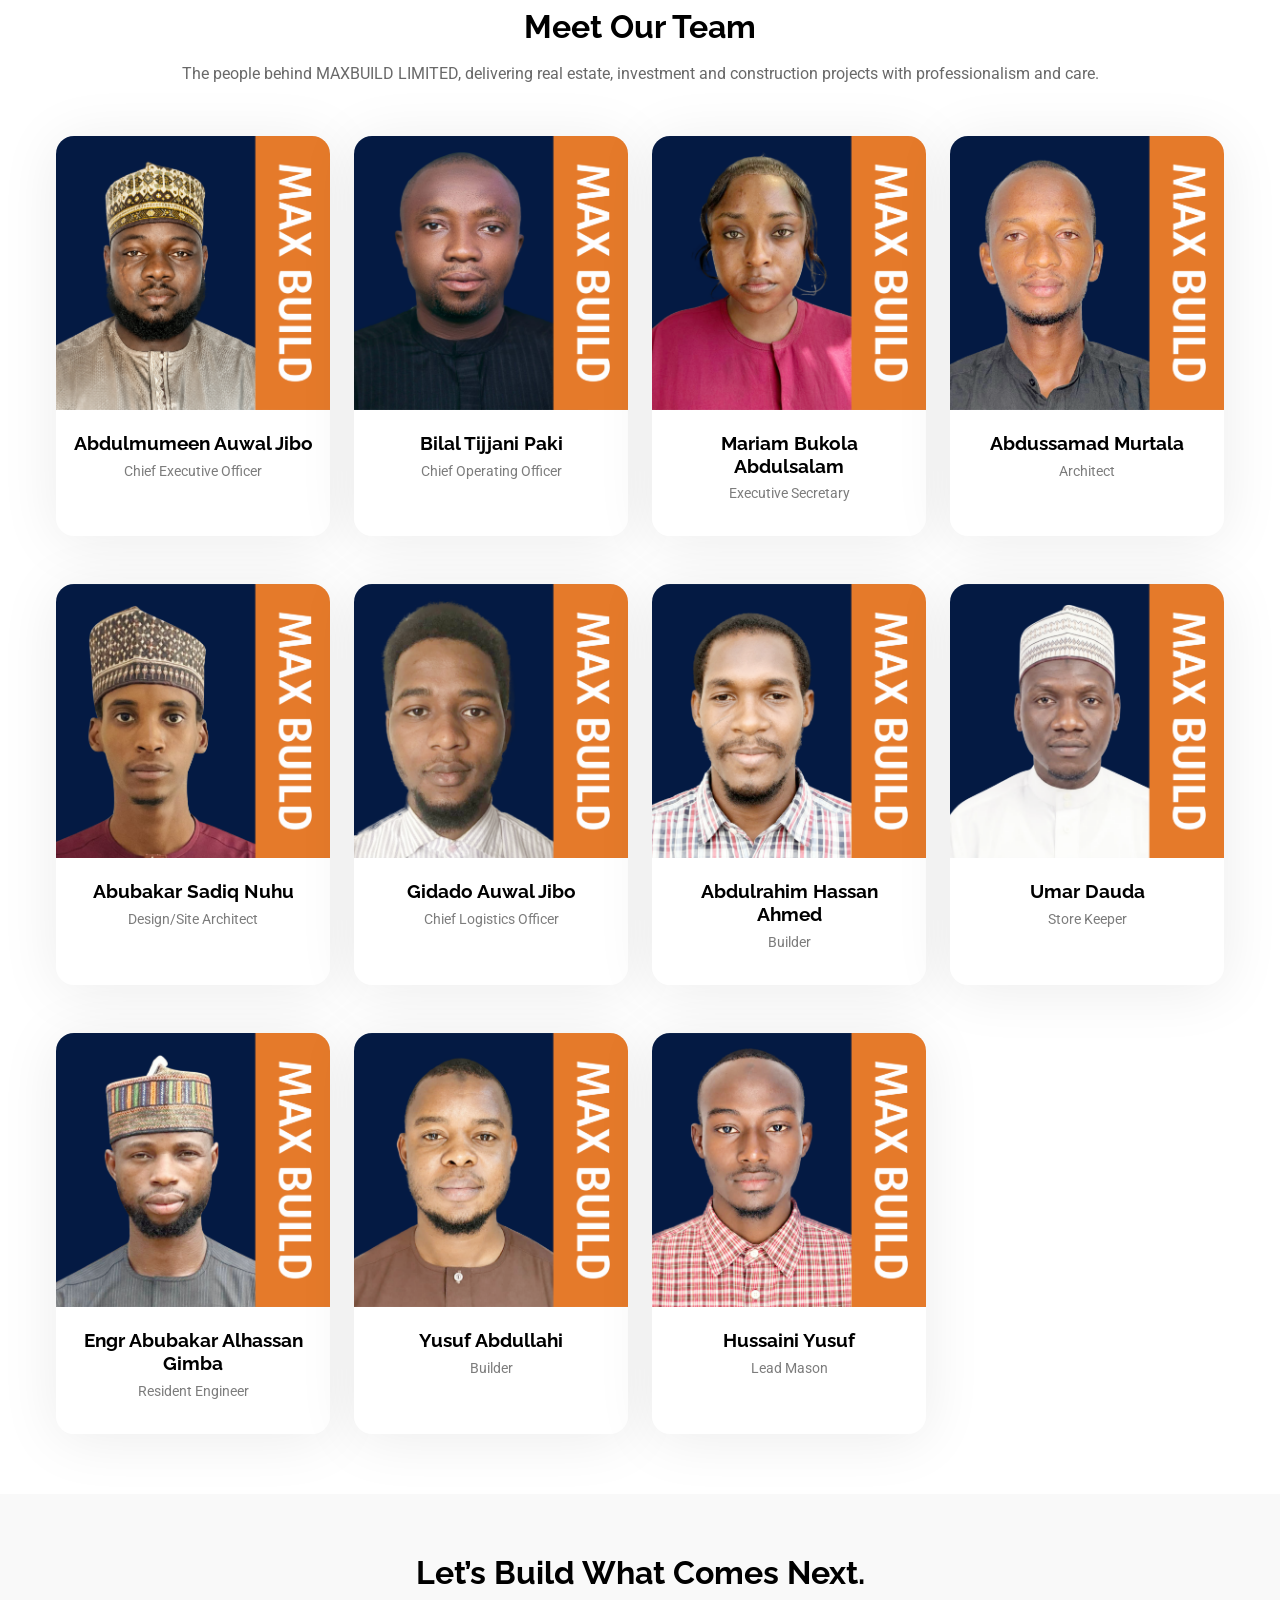
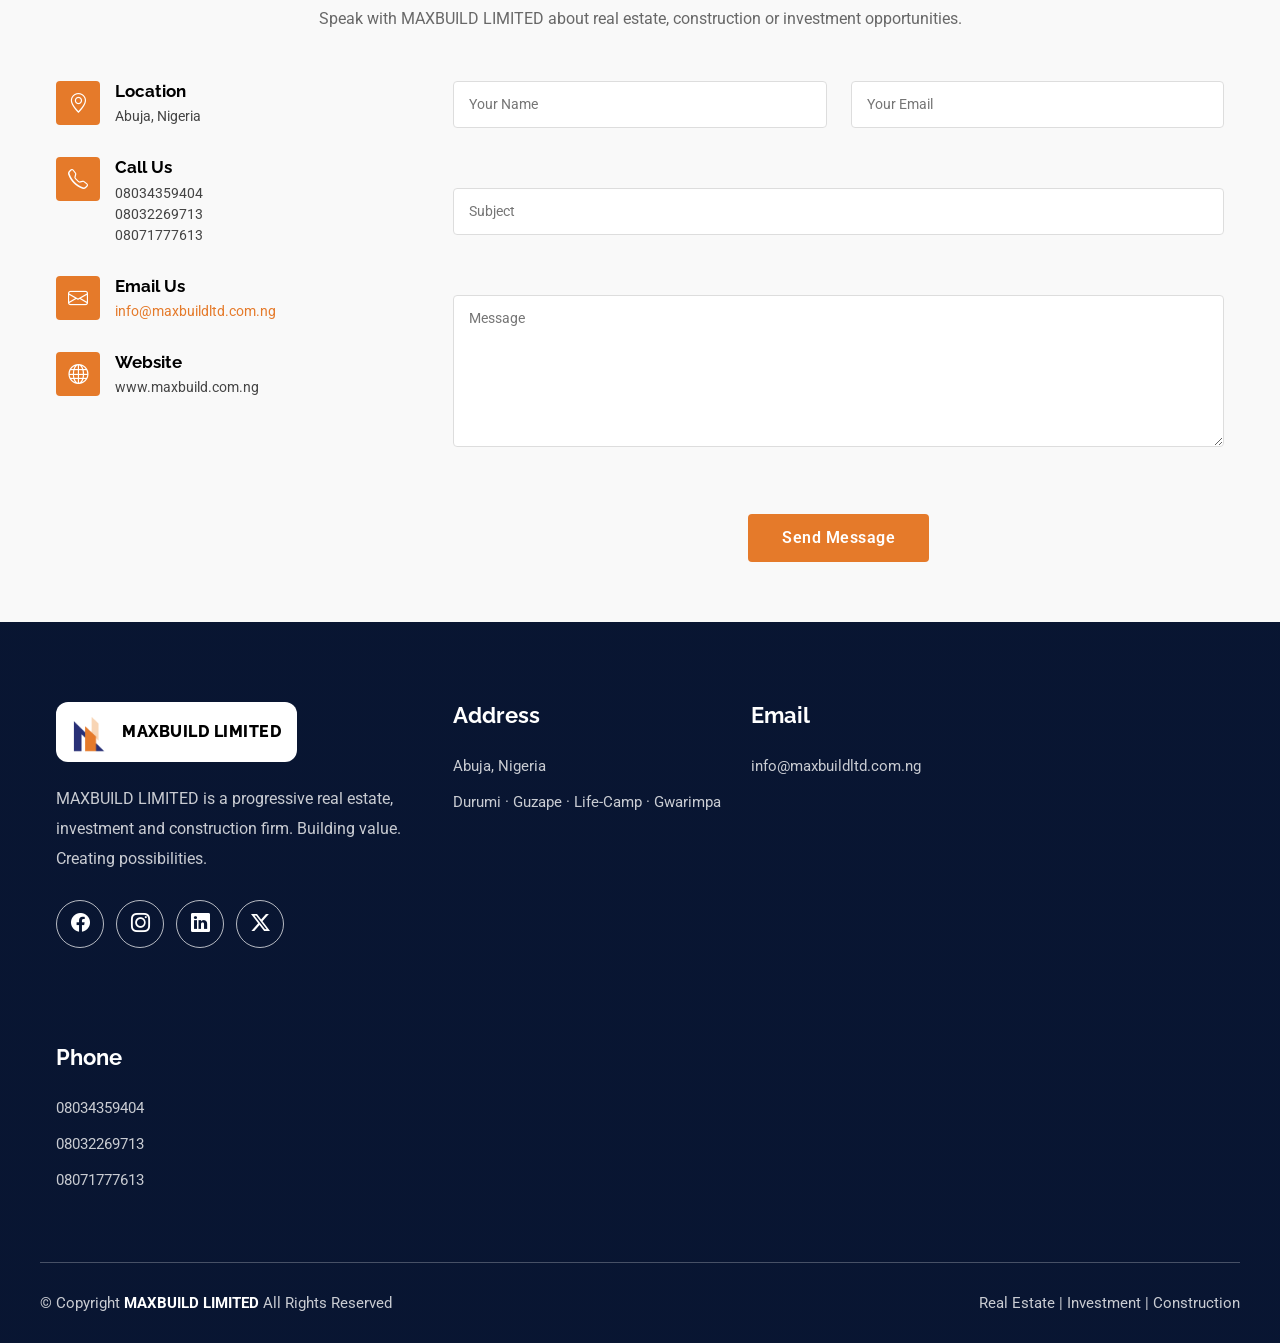
==== commit 9bd01081: "Update footer background image and refine contact section layout; add email info and form action" ====
--- a/index.html
+++ b/index.html
@@ -751,26 +751,37 @@
               </div>
             </div>
             <div class="info-item d-flex">
+              <i class="bi bi-envelope"></i>
+              <div>
+                <h3>Email Us</h3>
+                <p><a href="mailto:info@maxbuildltd.com.ng">info@maxbuildltd.com.ng</a></p>
+              </div>
+            </div>
+            <div class="info-item d-flex">
               <i class="bi bi-globe"></i>
               <div>
                 <h3>Website</h3>
-                <p>www.maxbuildltd.com</p>
+                <p>www.maxbuild.com.ng</p>
               </div>
             </div>
           </div>
 
           <div class="col-lg-8">
-            <form id="contactForm"
-              onsubmit="event.preventDefault(); this.querySelector('.sent-message').style.display='block'; this.reset();">
+            <!-- Set the action to your Formspree endpoint (see README note in chat): https://formspree.io/f/YOUR_FORM_ID -->
+            <form id="contactForm" action="https://formspree.io/f/YOUR_FORM_ID" method="POST" novalidate>
               <div class="row gy-4">
                 <div class="col-md-6"><input type="text" name="name" placeholder="Your Name" required></div>
                 <div class="col-md-6"><input type="email" name="email" placeholder="Your Email" required></div>
                 <div class="col-lg-12"><input type="text" name="subject" placeholder="Subject" required></div>
                 <div class="col-lg-12"><textarea name="message" rows="6" placeholder="Message" required></textarea>
                 </div>
+                <!-- Spam trap: real visitors never see or fill this -->
+                <input type="text" name="_gotcha" tabindex="-1" autocomplete="off" aria-hidden="true"
+                  style="position:absolute;left:-9999px;width:1px;height:1px;opacity:0">
                 <div class="col-lg-12 text-center">
-                  <div class="sent-message" style="display:none;color:#059652;font-weight:600;margin-bottom:12px">Your
-                    message has been sent. Thank you!</div>
+                  <div class="sent-message" role="status" style="display:none;color:#059652;font-weight:600;margin-bottom:12px">
+                    Your message has been sent. Thank you, we will be in touch shortly.</div>
+                  <div class="error-message" role="alert" style="display:none;color:#d93025;font-weight:600;margin-bottom:12px"></div>
                   <button type="submit">Send Message</button>
                 </div>
               </div>
@@ -811,29 +822,19 @@
           <p>Durumi · Guzape · Life-Camp · Gwarimpa</p>
         </div>
 
+        <!-- Email -->
+        <div class="col-lg-3 col-md-6">
+          <h4>Email</h4>
+          <p><a href="mailto:info@maxbuildltd.com.ng">info@maxbuildltd.com.ng</a></p>
+        </div>
+
         <!-- Phone -->
-        <div class="col-lg-3 col-md-6">
+        <div class="col-lg-2 col-md-6">
           <h4>Phone</h4>
           <p><a href="tel:+2348034359404">08034359404</a></p>
           <p><a href="tel:+2348032269713">08032269713</a></p>
           <p><a href="tel:+2348071777613">08071777613</a></p>
-          <p><a href="https://www.maxbuildltd.com">www.maxbuildltd.com</a></p>
-        </div>
-
-        <!-- Quick links -->
-        <div class="col-lg-2 col-md-6">
-          <h4>Explore</h4>
-          <ul class="footer-links">
-            <li><a href="#about">About</a></li>
-            <li><a href="#real-estate">Real Estate</a></li>
-            <li><a href="#construction">Construction</a></li>
-            <li><a href="#investment">Investment</a></li>
-            <li><a href="#contact">Contact</a></li>
-          </ul>
-        </div>
-
-        <!-- To add an Email column like the reference design, get the client's real address,
-             then add: <h4>Email</h4><p><a href="mailto:ADDRESS">ADDRESS</a></p> -->
+        </div>
 
       </div>
     </div>
--- a/assets/css/main.css
+++ b/assets/css/main.css
@@ -1032,7 +1032,7 @@
    Until the image exists, the footer shows a plain dark navy gradient.
    ========================================================== */
 .footer {
-  --footer-image: url("../img/pexels-mehmet-kahraman-2160664567-37458987.jpg");
+  --footer-image: url("../img/footer/footer-bg.jpg");
   --footer-overlay: 0.82;
   --footer-text: #ffffff;
   --footer-muted: rgba(255, 255, 255, .78);
@@ -1129,16 +1129,6 @@
   color: #fff
 }
 
-.footer .footer-links {
-  list-style: none;
-  padding: 0;
-  margin: 0
-}
-
-.footer .footer-links li {
-  margin-bottom: 8px
-}
-
 .footer .footer-bottom {
   display: flex;
   justify-content: space-between;
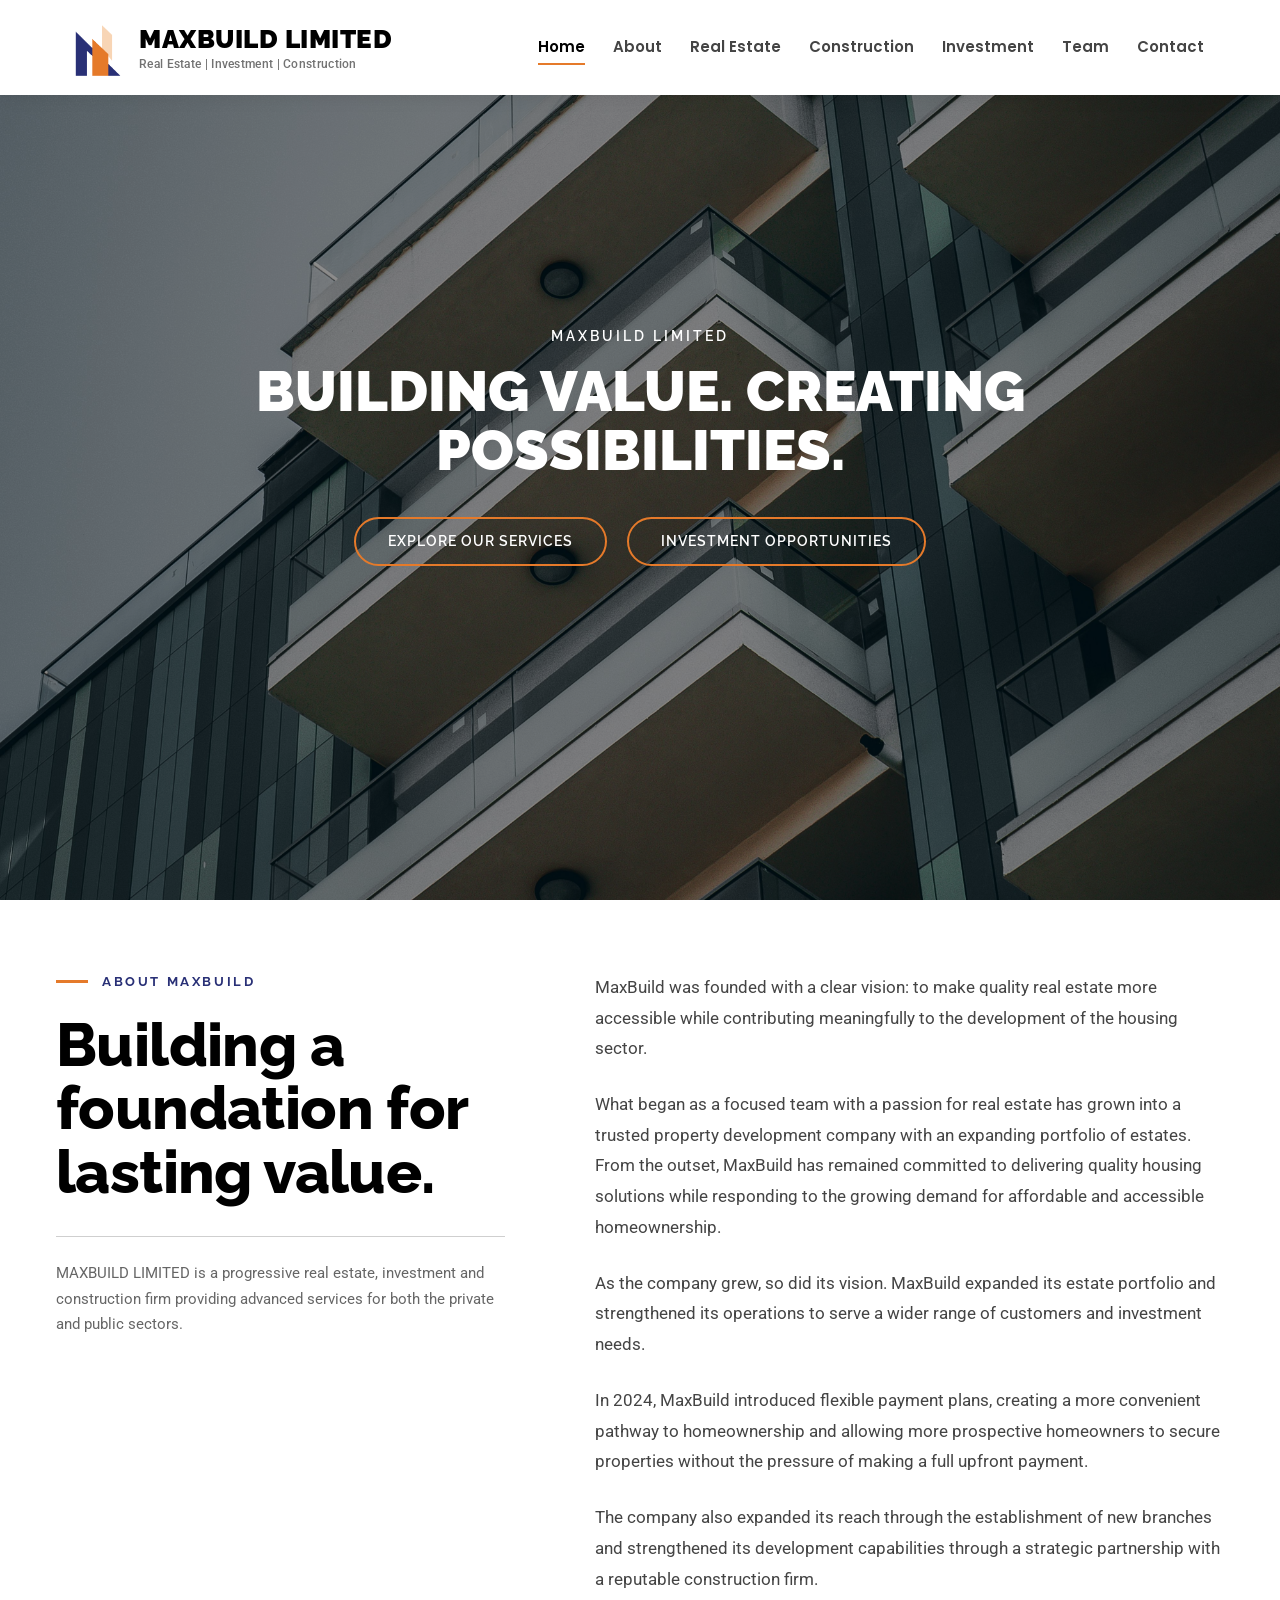
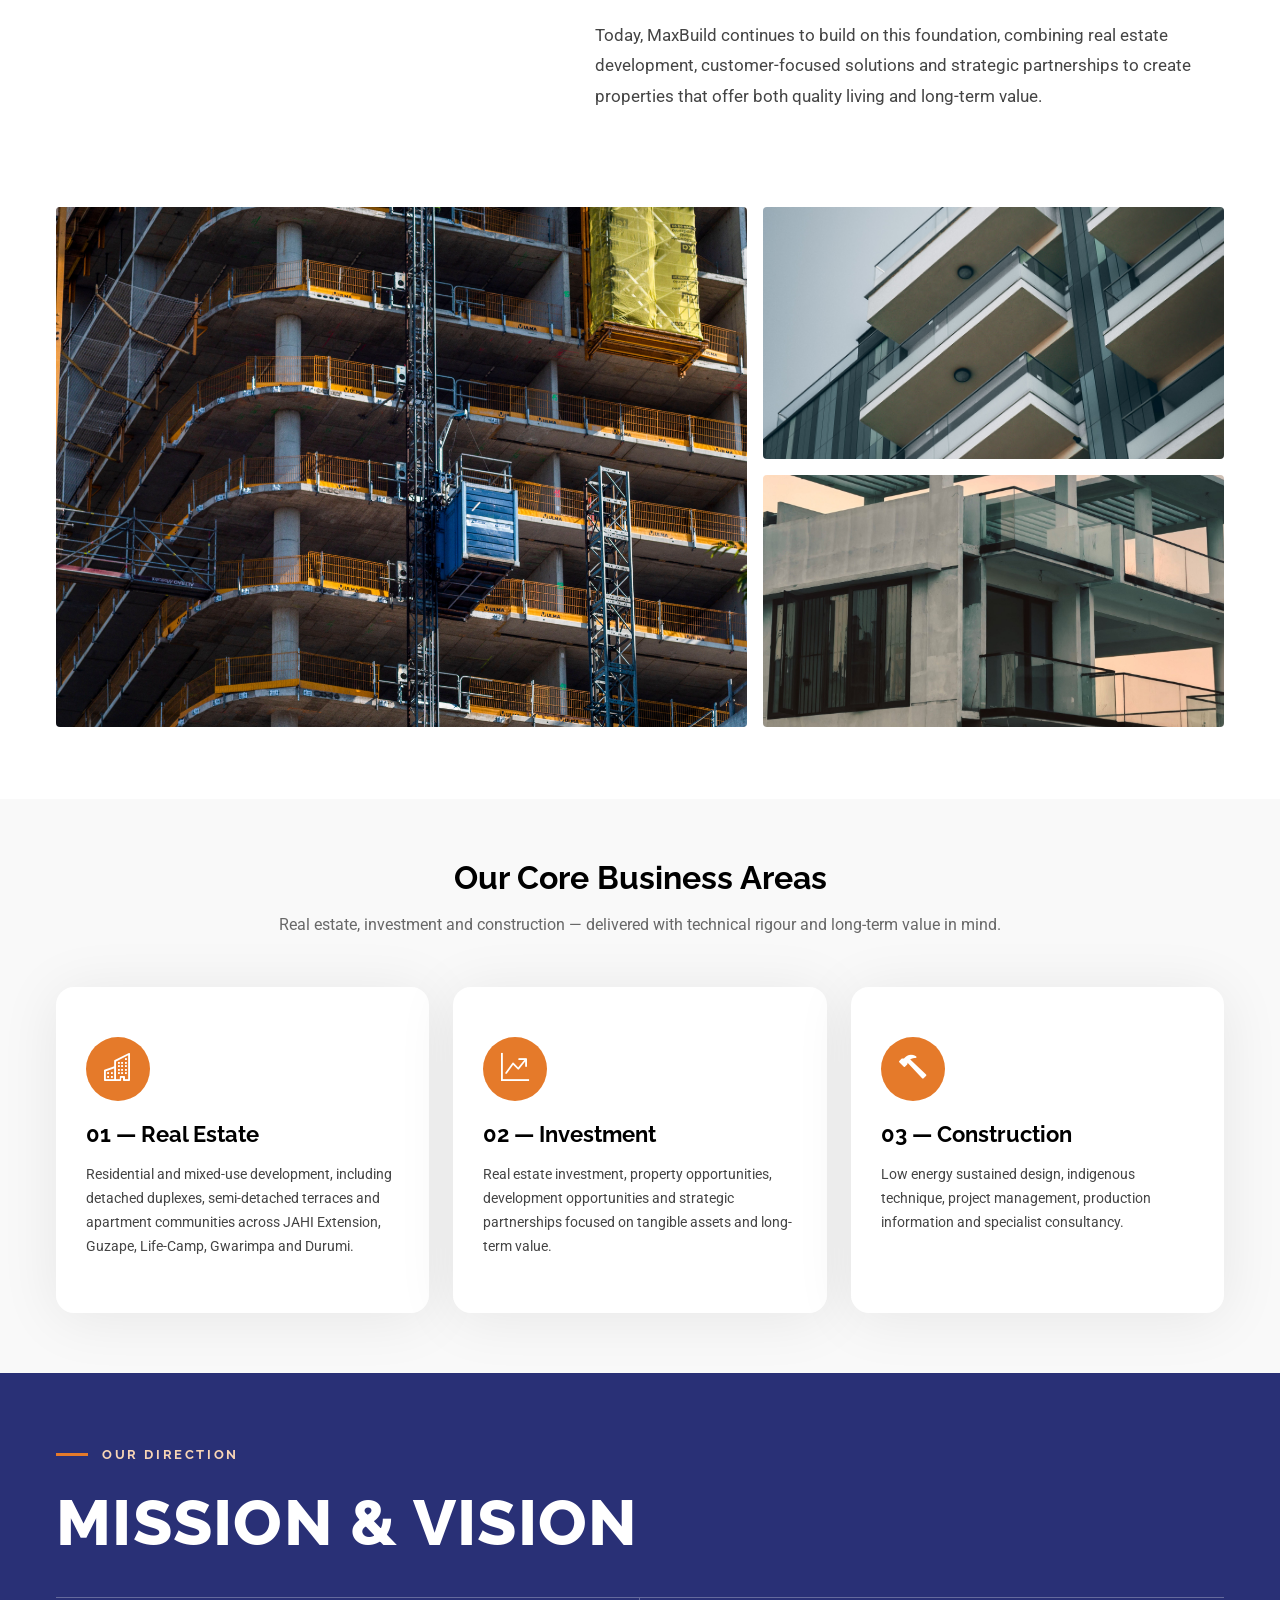
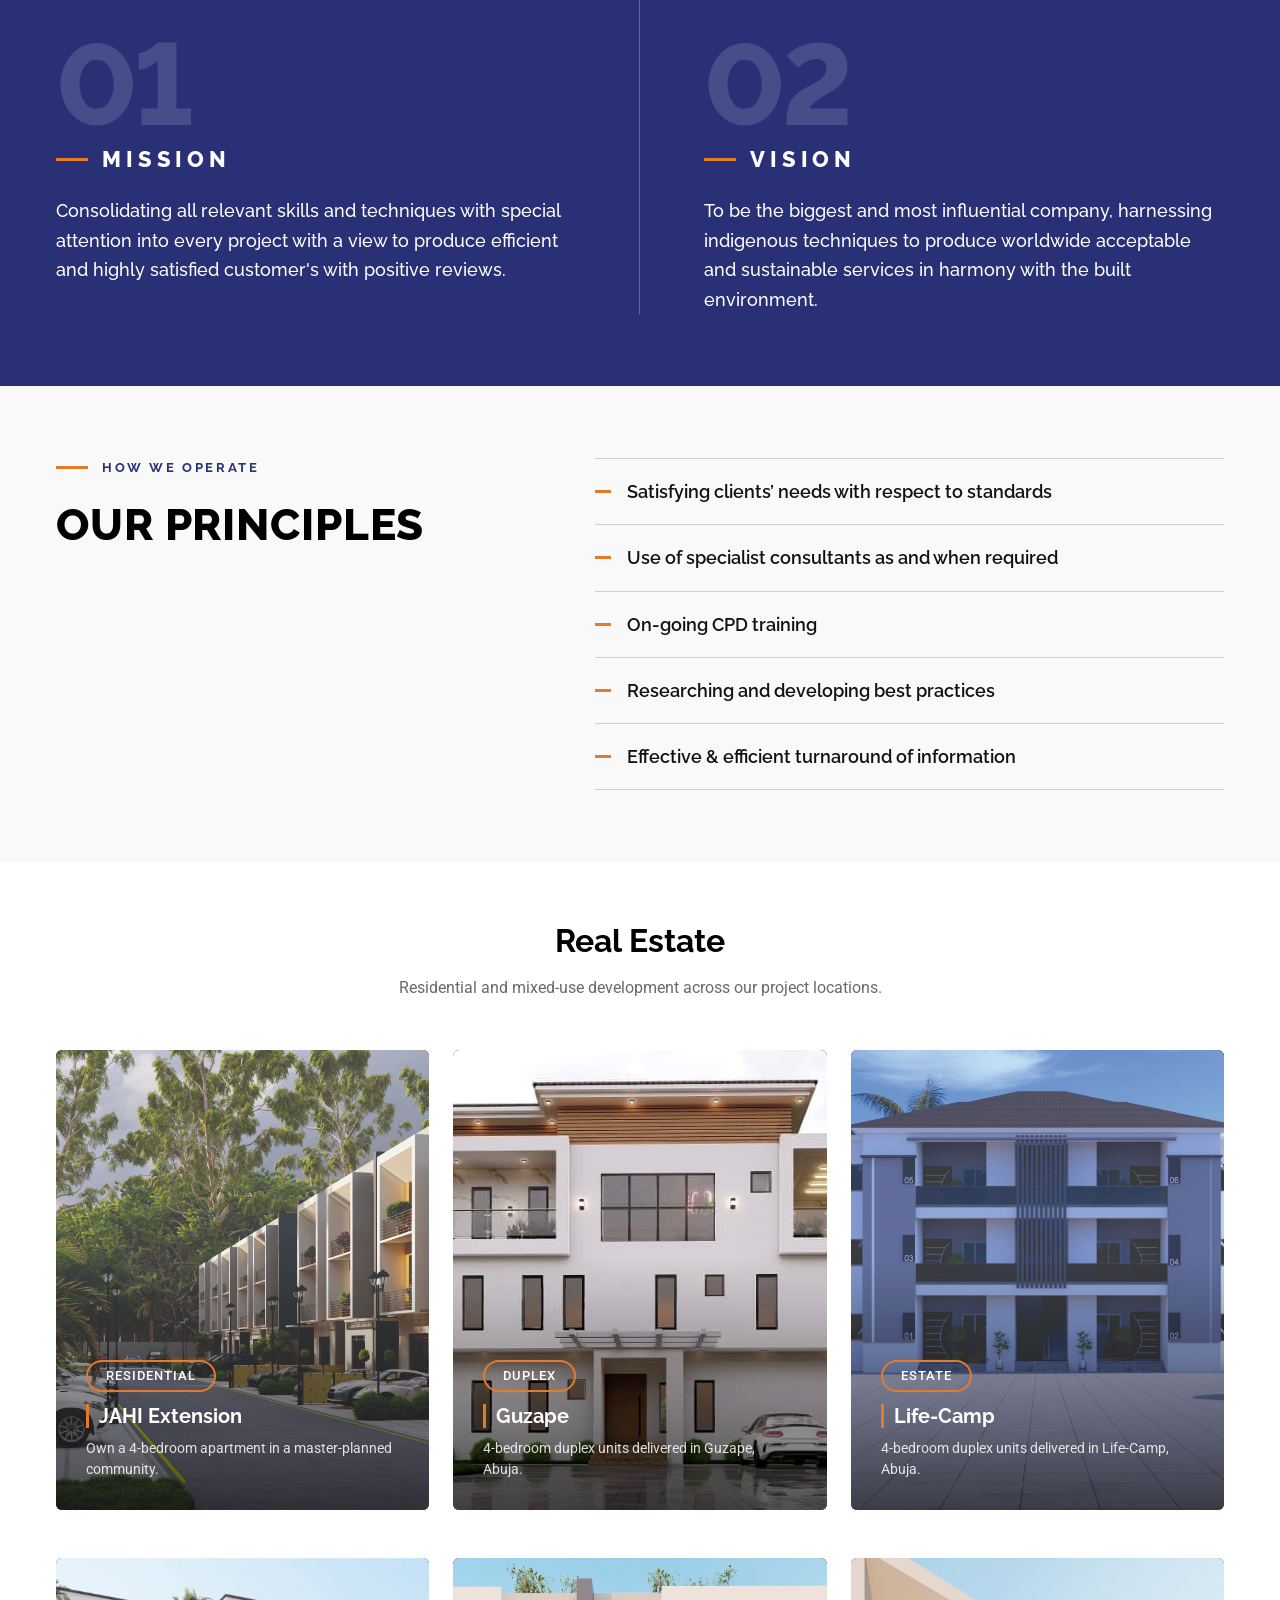
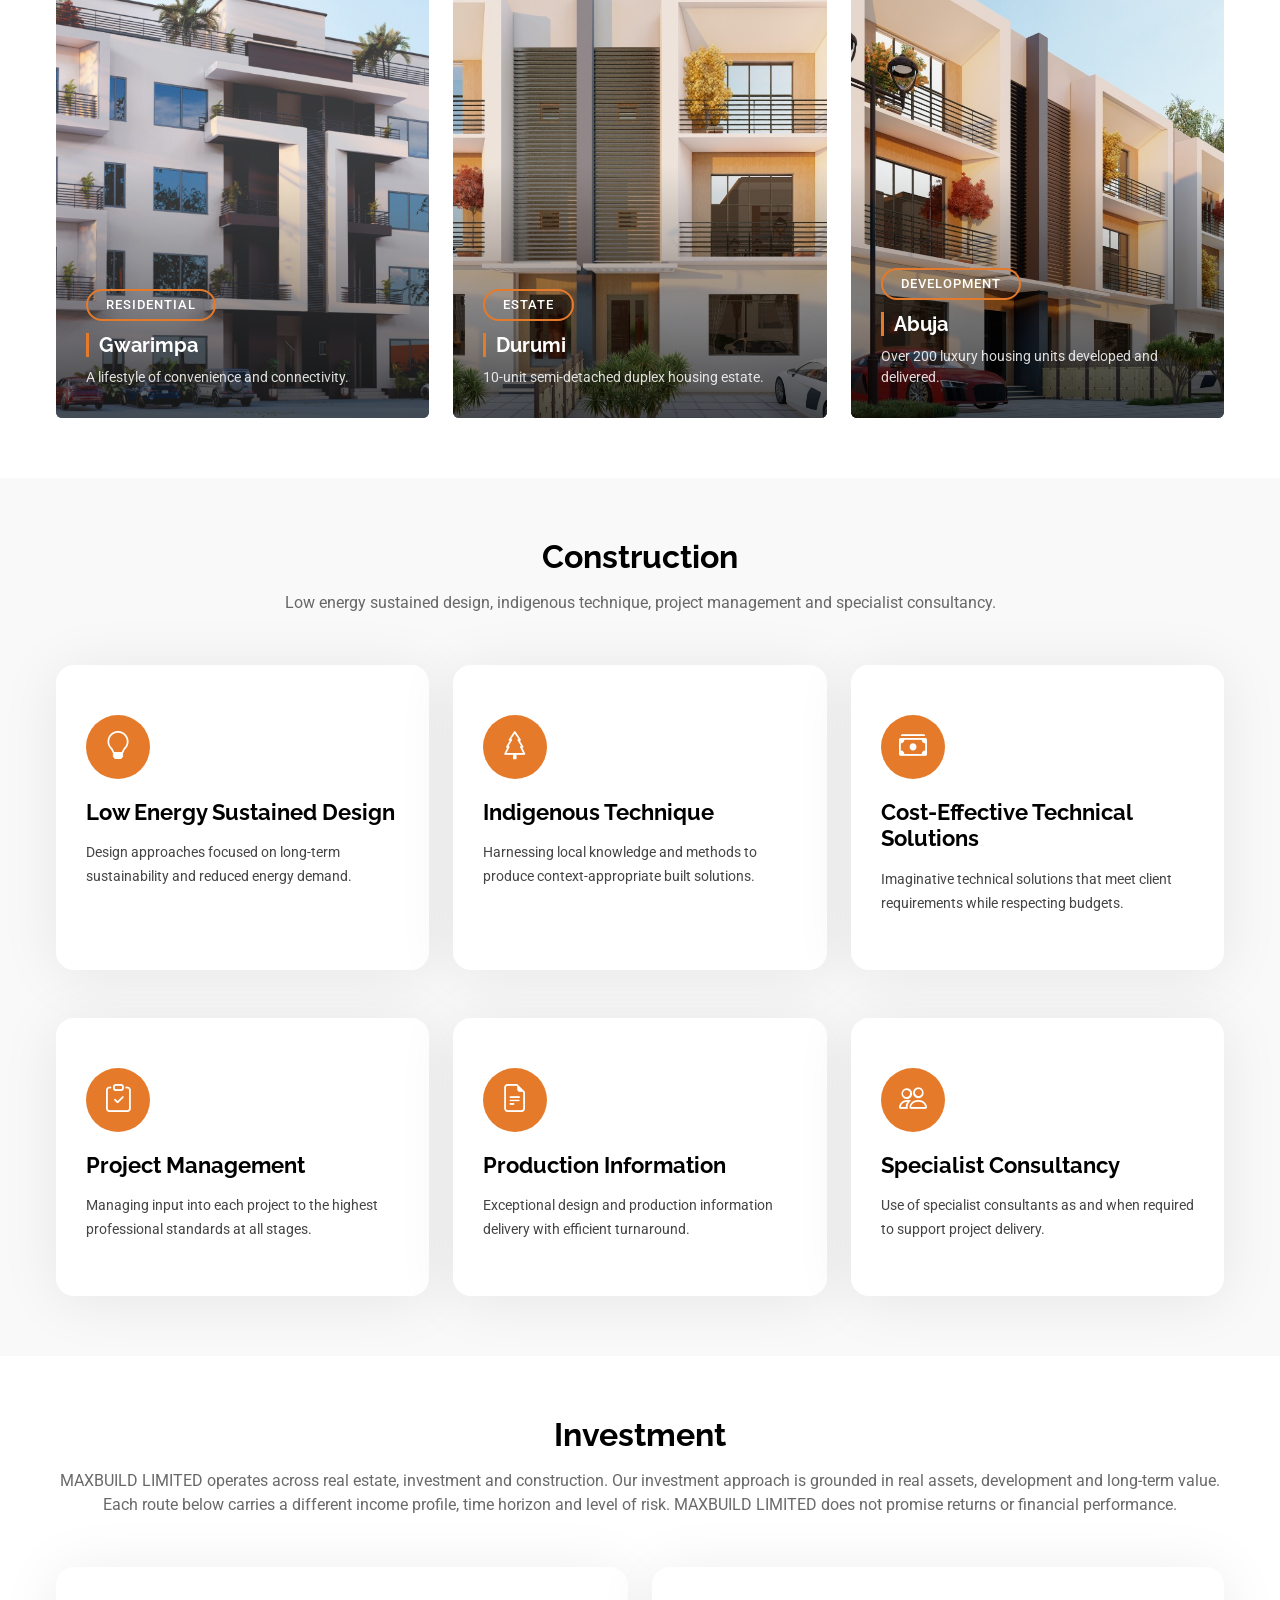
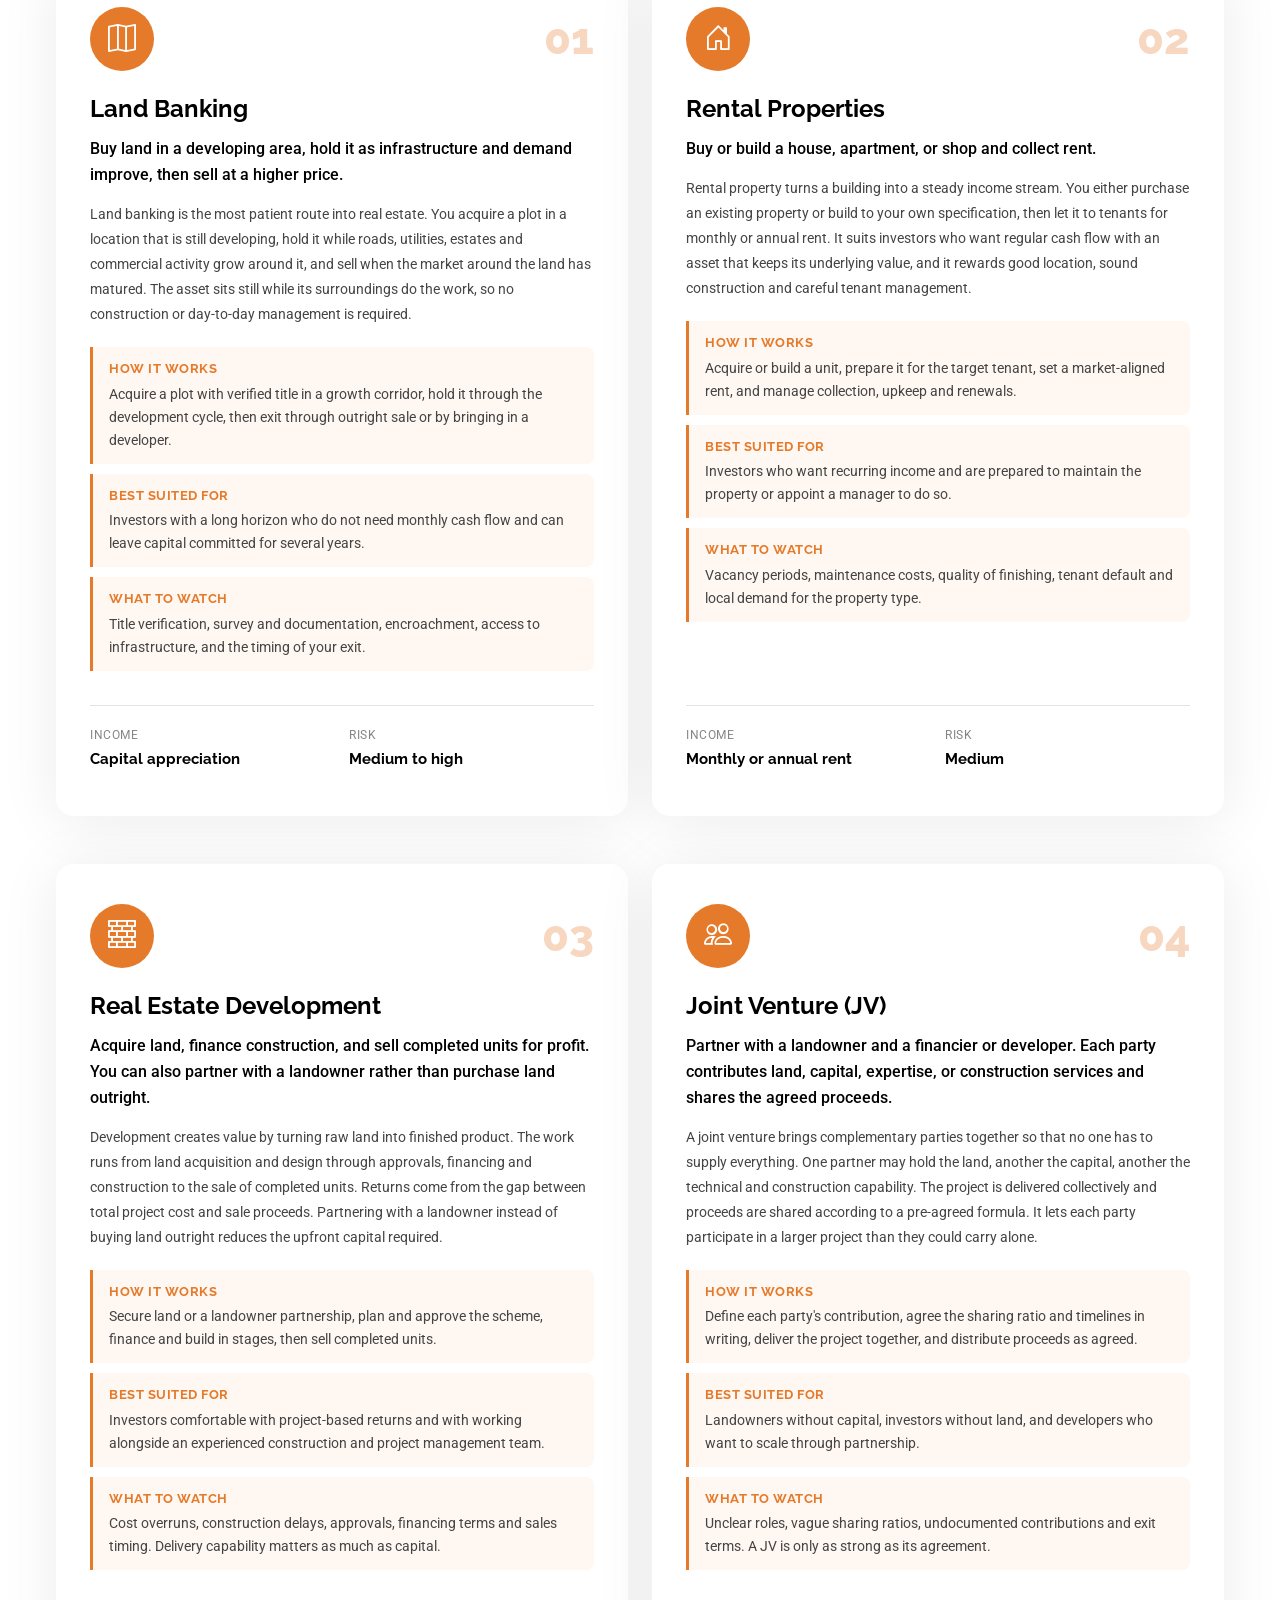
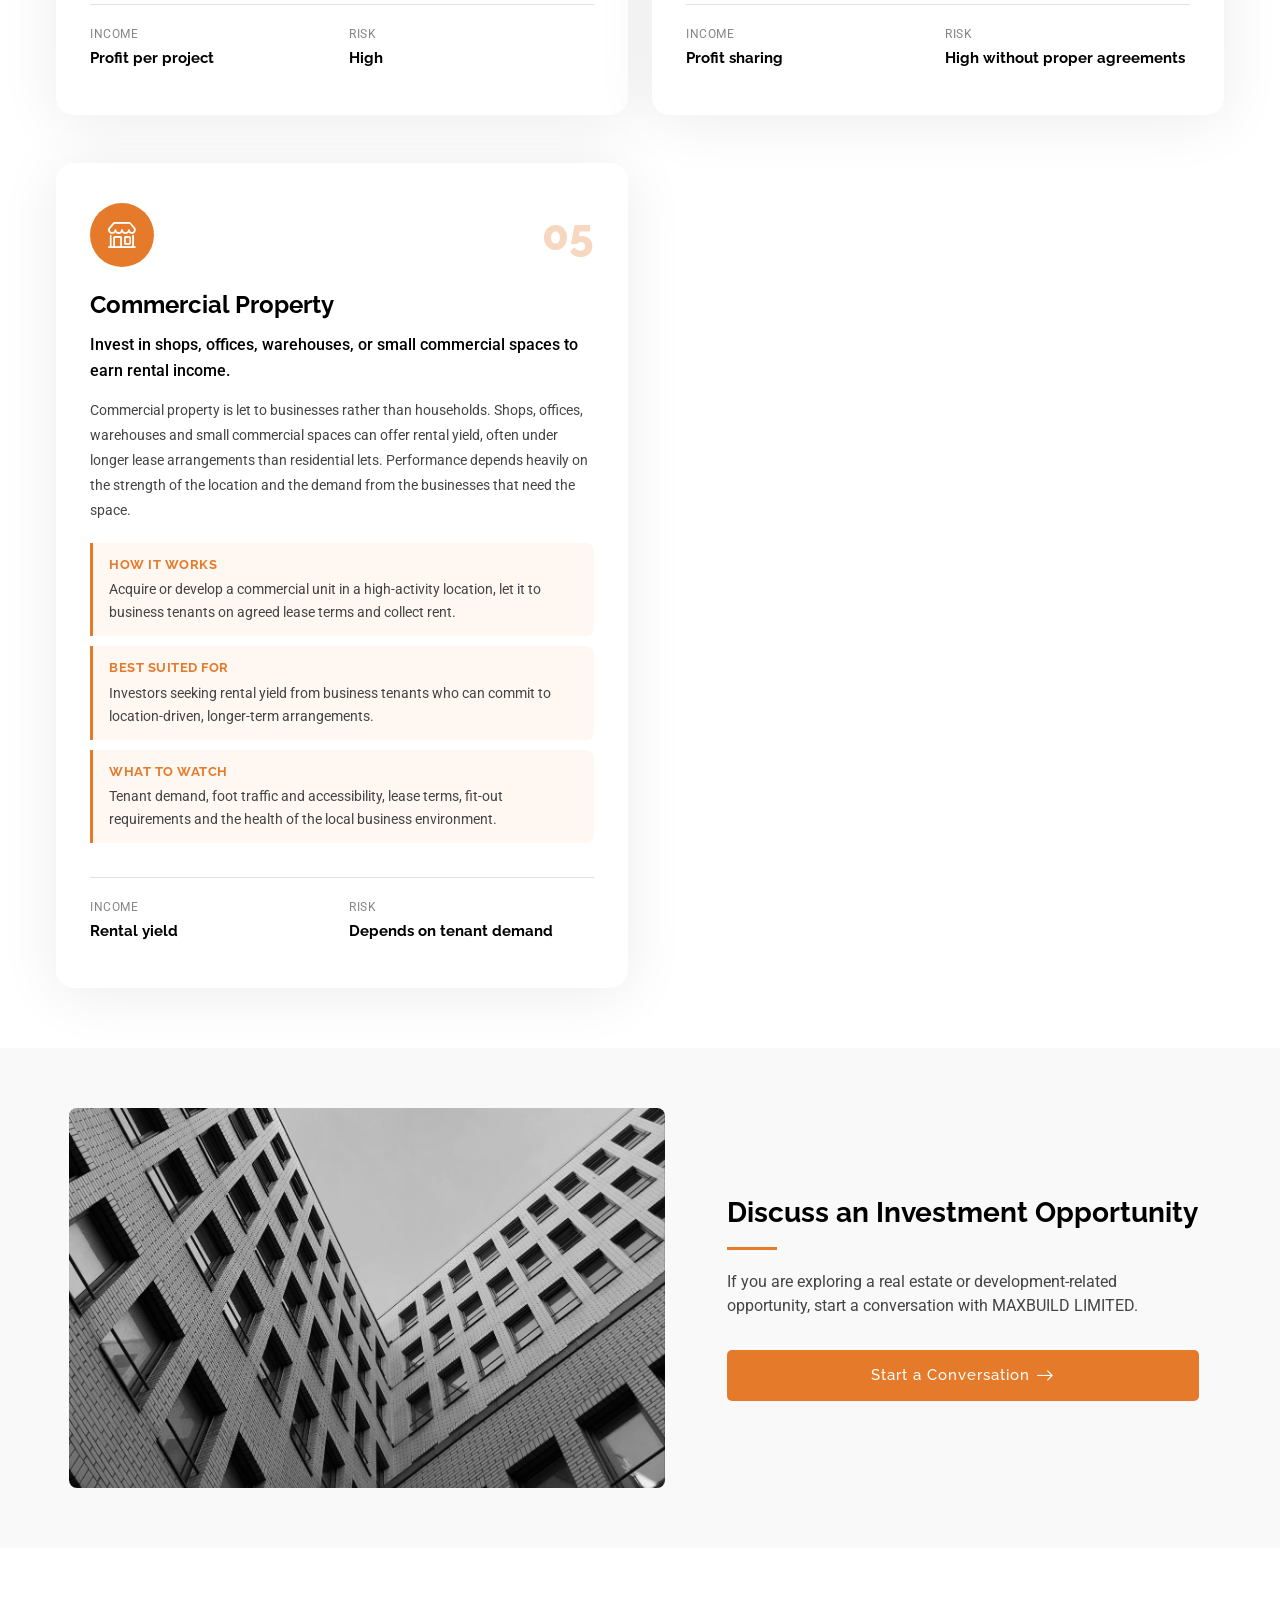
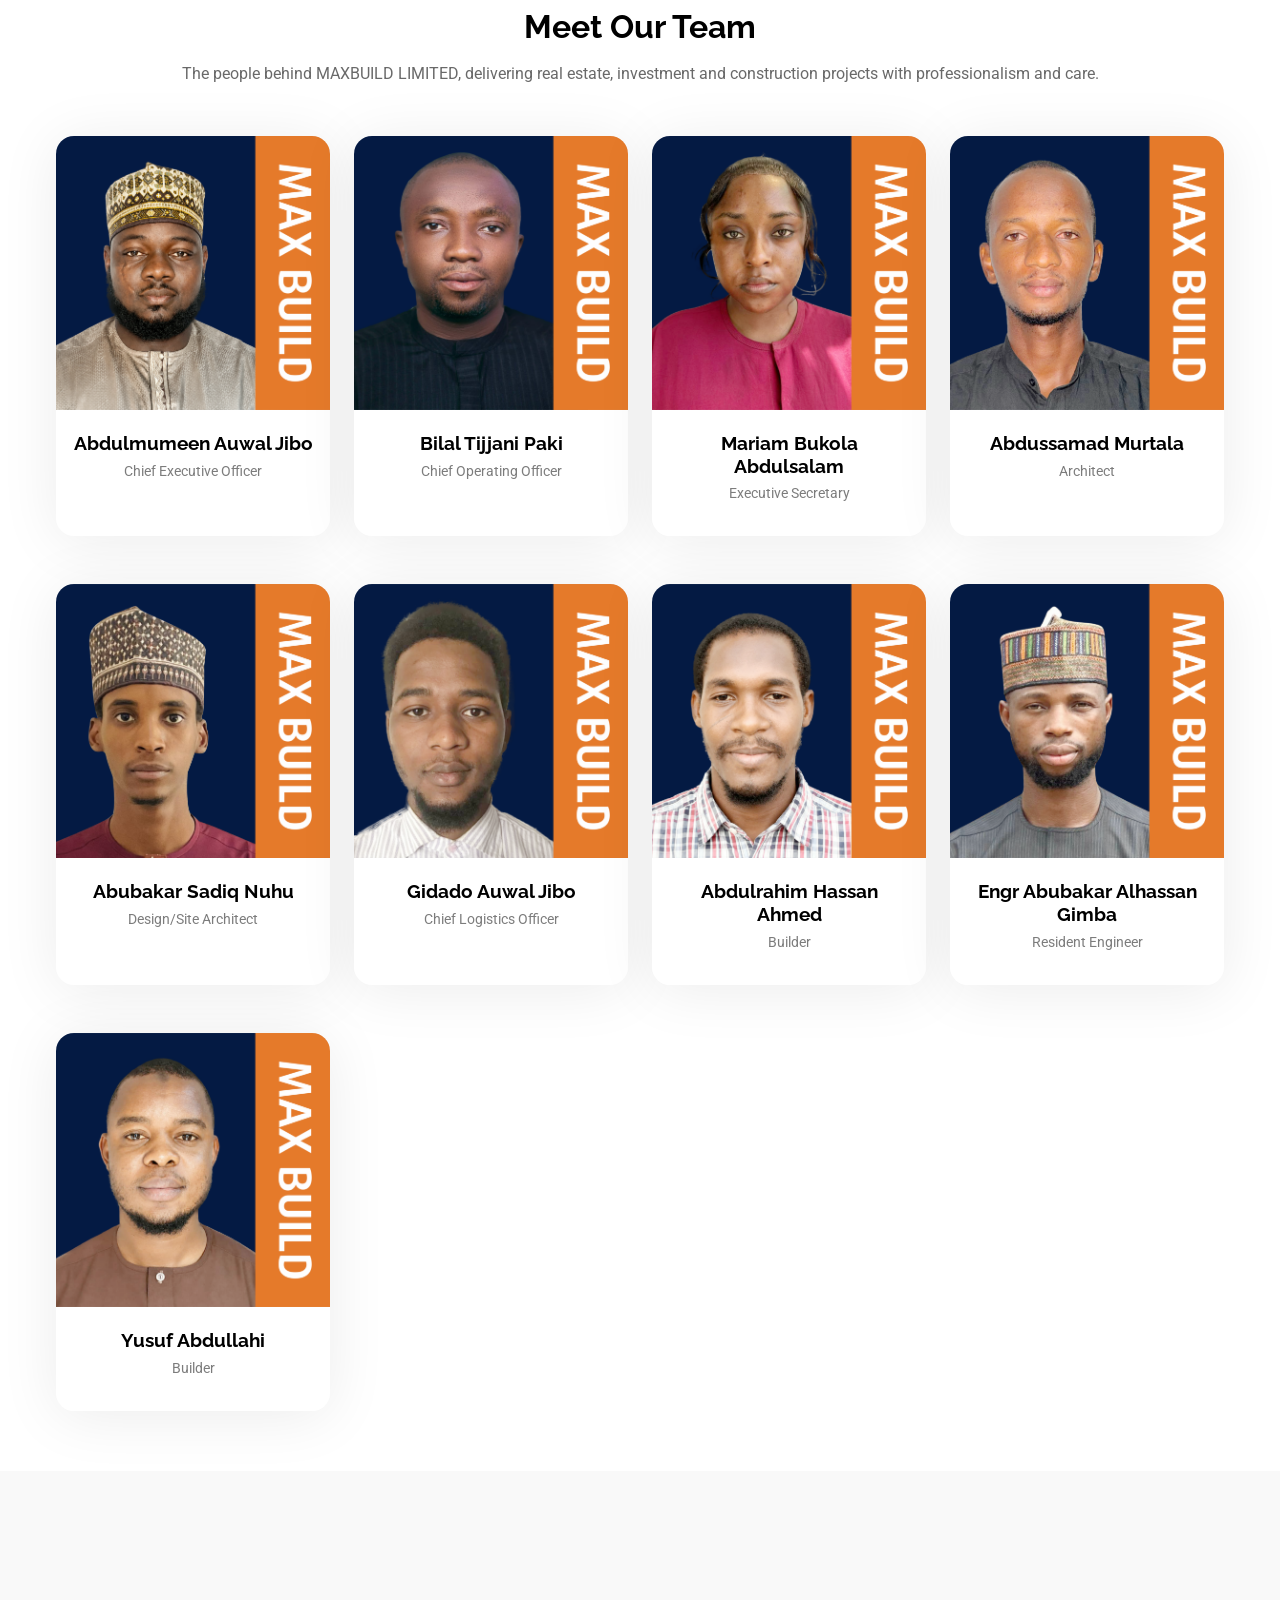
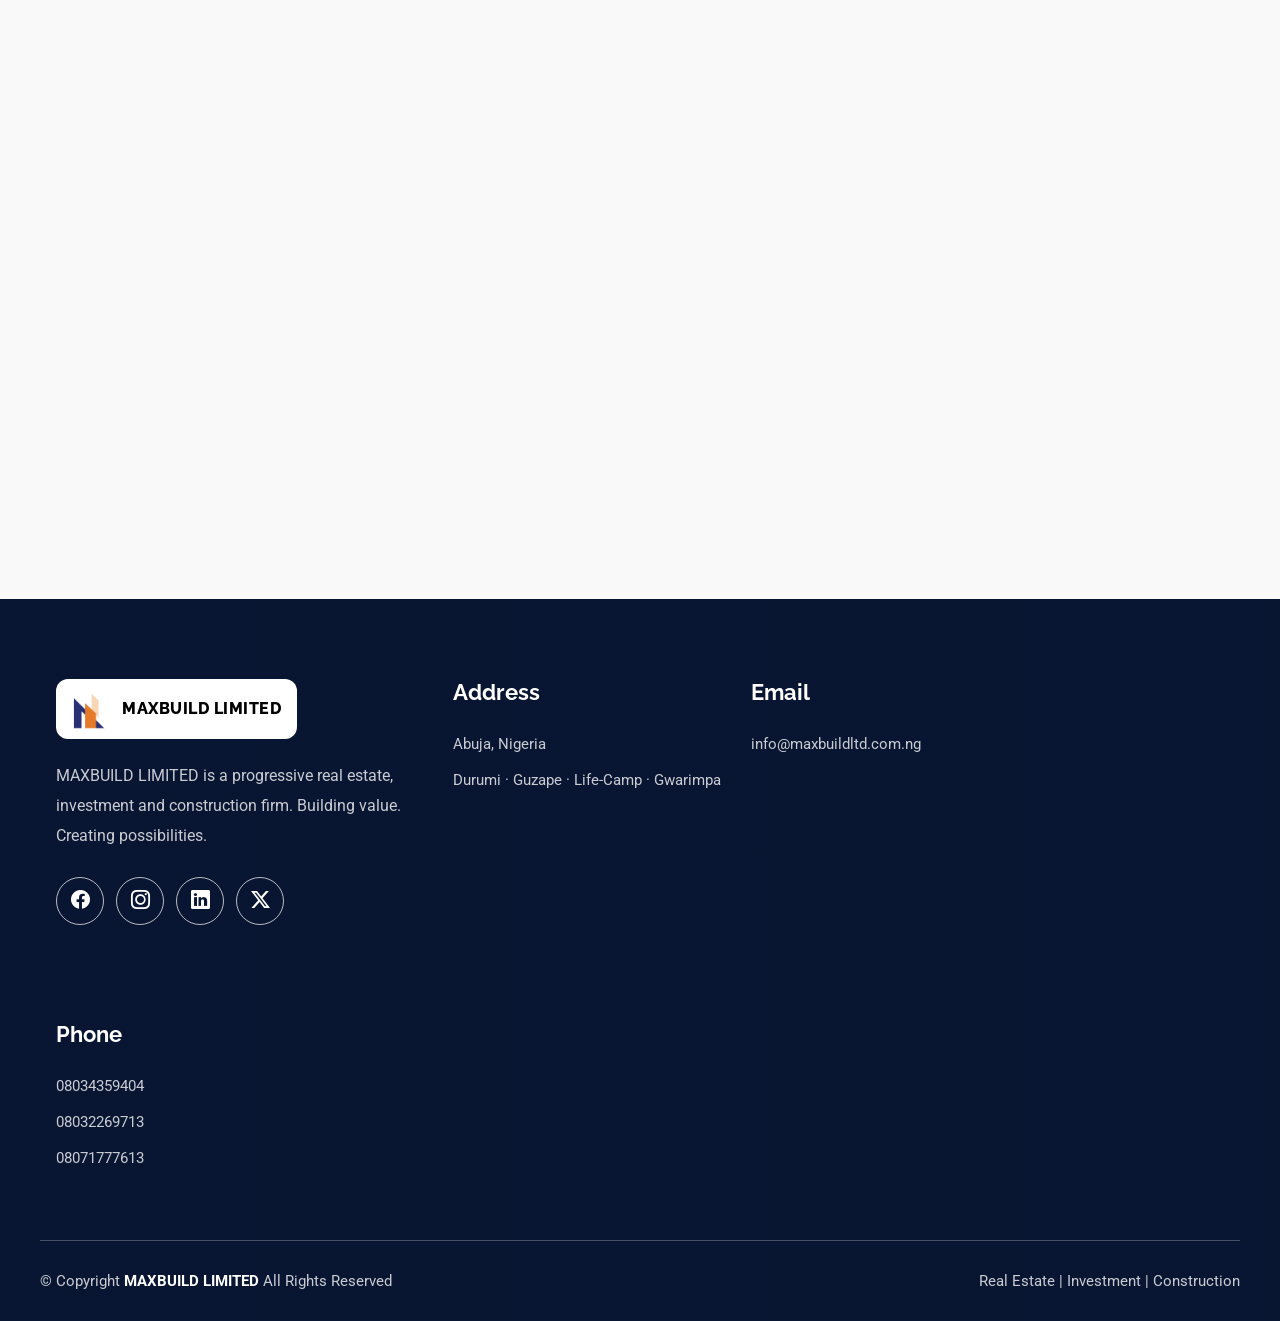
==== commit 89ed380b: "Removed Lead mason and store keeper" ====
--- a/index.html
+++ b/index.html
@@ -618,23 +618,7 @@
               </div>
             </div>
           </div>
-
-          <div class="col-lg-3 col-md-6" data-aos="fade-up" data-aos-delay="400">
-            <div class="team-member">
-              <div class="member-img">
-                <img src="assets/img/team/STORE KEEPER.png" alt="Umar Dauda">
-                <!-- <div class="social">
-              <a href="#" aria-label="LinkedIn"><i class="bi bi-linkedin"></i></a>
-              <a href="#" aria-label="Twitter / X"><i class="bi bi-twitter-x"></i></a>
-              <a href="#" aria-label="Email"><i class="bi bi-envelope"></i></a>
-            </div> -->
-              </div>
-              <div class="member-info">
-                <h4>Umar Dauda</h4>
-                <span>Store Keeper</span>
-              </div>
-            </div>
-          </div>
+          
 
           <div class="col-lg-3 col-md-6" data-aos="fade-up" data-aos-delay="400">
             <div class="team-member">
@@ -704,22 +688,6 @@
             </div>
           </div> -->
 
-          <div class="col-lg-3 col-md-6" data-aos="fade-up" data-aos-delay="400">
-            <div class="team-member">
-              <div class="member-img">
-                <img src="assets/img/team/CHIEF MASON.png" alt="Hussaini Yusuf">
-                <!-- <div class="social">
-              <a href="#" aria-label="LinkedIn"><i class="bi bi-linkedin"></i></a>
-              <a href="#" aria-label="Twitter / X"><i class="bi bi-twitter-x"></i></a>
-              <a href="#" aria-label="Email"><i class="bi bi-envelope"></i></a>
-            </div> -->
-              </div>
-              <div class="member-info">
-                <h4>Hussaini Yusuf</h4>
-                <span>Lead Mason</span>
-              </div>
-            </div>
-          </div>
 
         </div>
       </div>
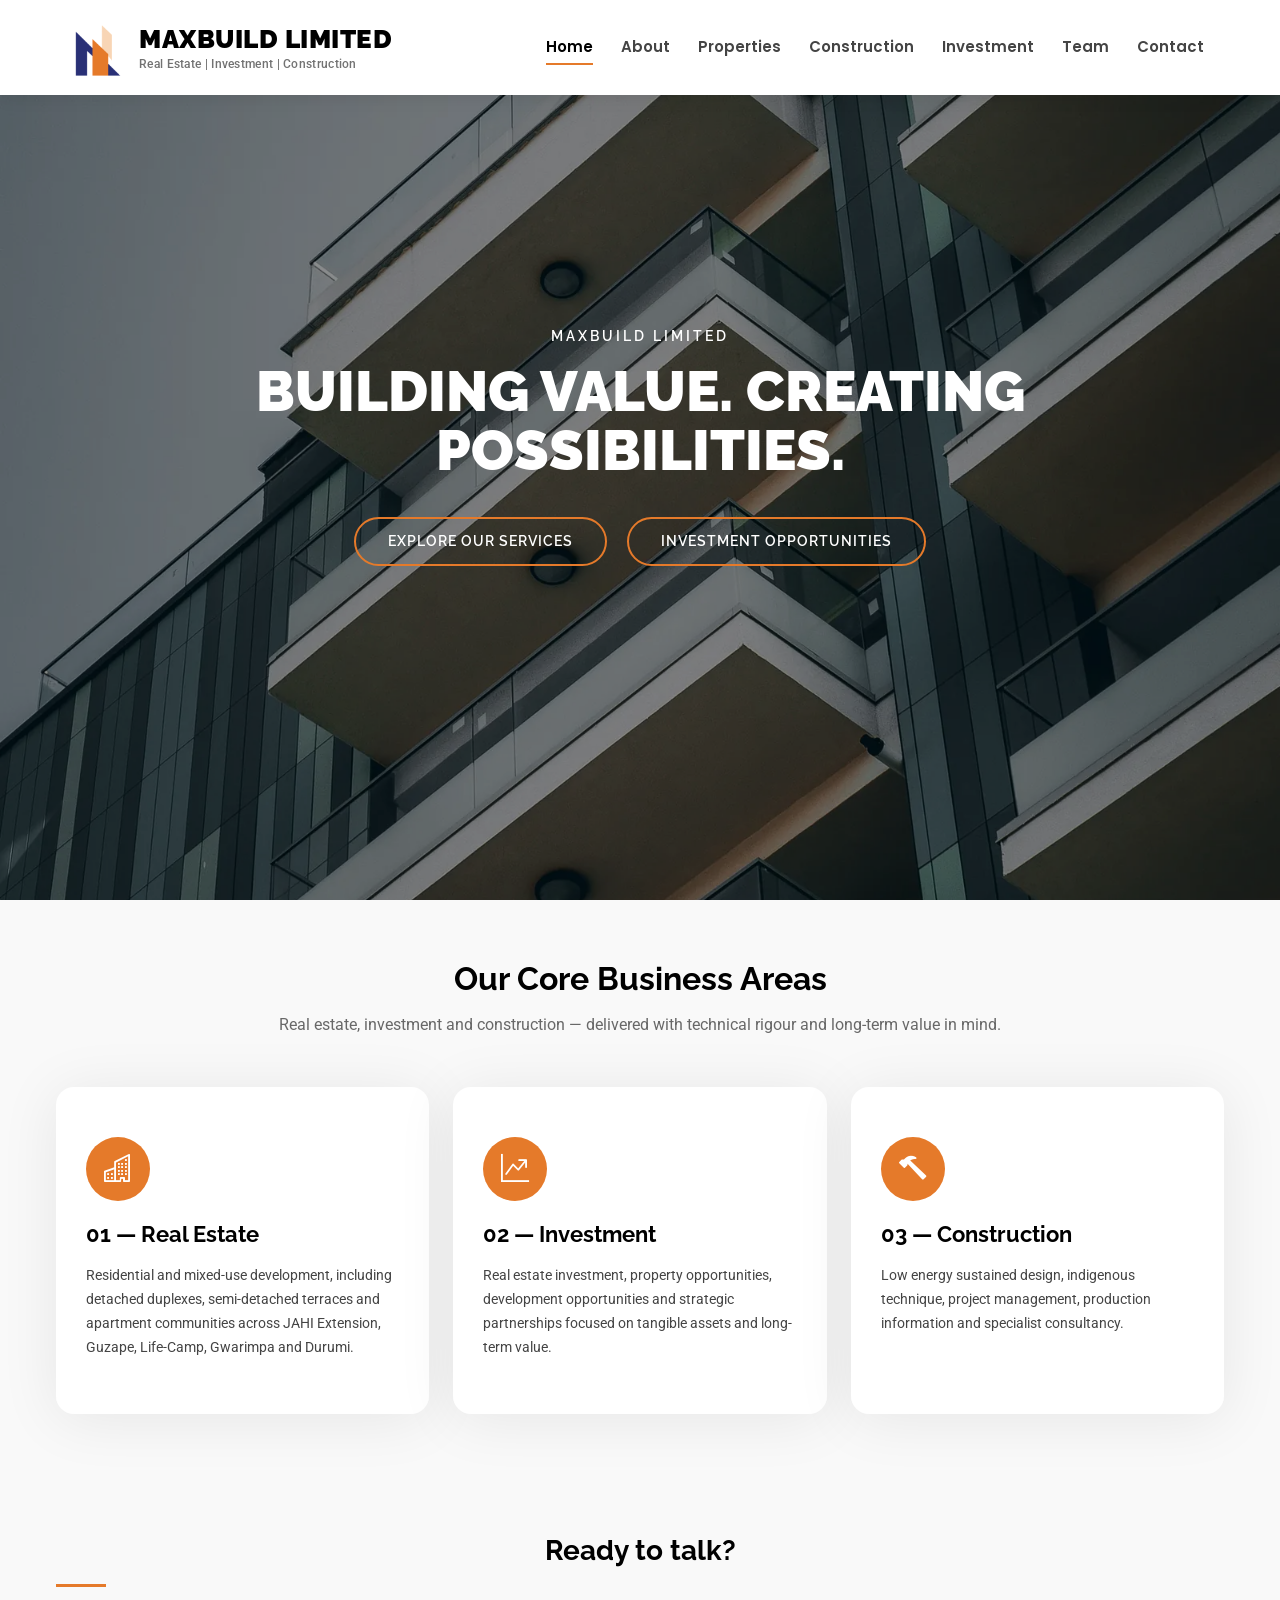
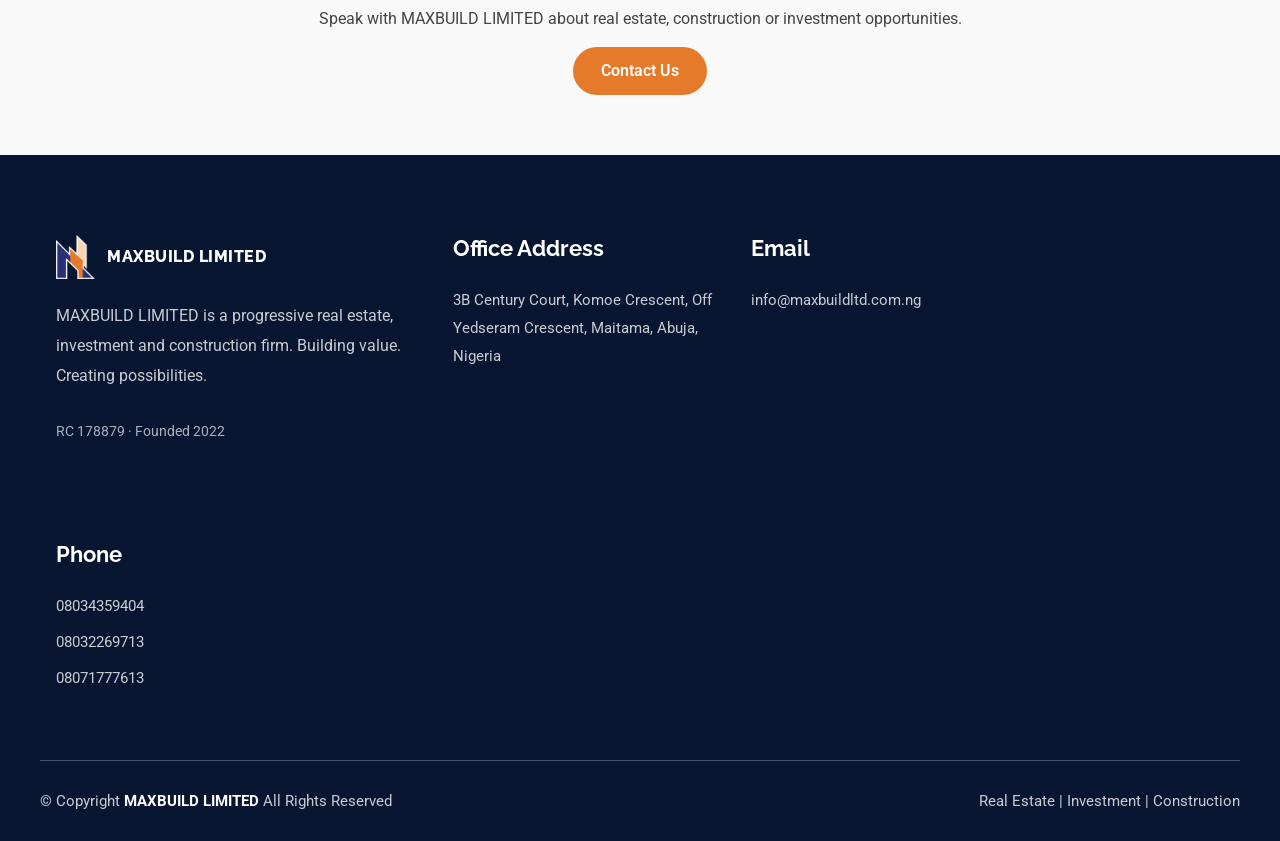
==== commit 1912b79d: "Add investment, properties, and team pages; implement image optimization script" ====
--- a/index.html
+++ b/index.html
@@ -5,50 +5,27 @@
   <meta charset="utf-8">
   <meta name="viewport" content="width=device-width, initial-scale=1.0">
   <title>MAXBUILD LIMITED — Real Estate | Investment | Construction</title>
-  <meta name="description"
-    content="MAXBUILD LIMITED is a progressive real estate, investment and construction firm providing advanced services for private and public sectors.">
-  <meta name="keywords"
-    content="Max Build Limited, real estate Abuja, construction Nigeria, investment, property development">
+  <meta name="description" content="MAXBUILD LIMITED is a progressive real estate, investment and construction firm providing advanced services for private and public sectors.">
 
   <link href="assets/img/logo/MAX BUILD logo updated.png" rel="icon">
   <link href="assets/img/logo/MAX BUILD logo updated.png" rel="apple-touch-icon">
 
-  <!-- Fonts -->
   <link href="https://fonts.googleapis.com" rel="preconnect">
   <link href="https://fonts.gstatic.com" rel="preconnect" crossorigin>
-  <link
-    href="https://fonts.googleapis.com/css2?family=Roboto:wght@300;400;500;700;900&family=Poppins:wght@300;400;500;600;700;800&family=Raleway:wght@300;400;500;600;700;800;900&display=swap"
-    rel="stylesheet">
+  <link href="https://fonts.googleapis.com/css2?family=Roboto:wght@400;500;700&family=Poppins:wght@600&family=Raleway:wght@500;600;700;800;900&display=swap" rel="stylesheet">
 
-  <!-- Vendor CSS -->
   <link href="https://cdn.jsdelivr.net/npm/bootstrap@5.3.3/dist/css/bootstrap.min.css" rel="stylesheet">
   <link href="https://cdn.jsdelivr.net/npm/bootstrap-icons@1.11.3/font/bootstrap-icons.min.css" rel="stylesheet">
-  <link href="https://cdn.jsdelivr.net/npm/aos@2.3.4/dist/aos.css" rel="stylesheet">
-  <link href="https://cdn.jsdelivr.net/npm/swiper@11/swiper-bundle.min.css" rel="stylesheet">
 
-  <!-- Main CSS -->
   <link href="assets/css/main.css" rel="stylesheet">
 </head>
 
-<body>
+<body id="top">
 
-  <!-- Preloader -->
-  <div id="preloader">
-    <div class="preloader-logo">
-      <svg viewBox="851 112 659 748" role="img" aria-label="Max Build Limited">
-        <polygon class="pl-navy" points="851,207 1510,860 1098,860 1098,568 1017,492 1017,860 851,860" />
-        <polygon class="pl-orange" points="1098,317 1334,542 1334,860 1098,860" />
-        <polygon class="pl-peach" points="1238,112 1387,255 1387,636 1236,455" />
-      </svg>
-      <div class="pl-name">MAXBUILD <span>LIMITED</span></div>
-    </div>
-  </div>
-
-  <!-- Header -->
   <header id="header" class="header d-flex align-items-center fixed-top" style="position:fixed;top:0;left:0;right:0">
     <div class="container-fluid d-flex align-items-center justify-content-between"
       style="max-width:1200px;margin:0 auto">
-      <a href="#home" class="logo d-flex align-items-center">
+      <a href="index.html" class="logo d-flex align-items-center">
         <img src="assets/img/logo/MAX BUILD logo updated.png" alt="Max Build Limited logo" class="logo-img">
         <div class="logo-text">
           <h1>MAXBUILD LIMITED<span></span></h1>
@@ -57,13 +34,13 @@
       </a>
       <nav id="navmenu" class="navmenu">
         <ul>
-          <li><a href="#home" class="active">Home</a></li>
-          <li><a href="#about">About</a></li>
-          <li><a href="#real-estate">Real Estate</a></li>
-          <li><a href="#construction">Construction</a></li>
-          <li><a href="#investment">Investment</a></li>
-          <li><a href="#team">Team</a></li>
-          <li><a href="#contact">Contact</a></li>
+          <li><a href="index.html" class="active">Home</a></li>
+          <li><a href="about.html">About</a></li>
+          <li><a href="properties.html">Properties</a></li>
+          <li><a href="construction.html">Construction</a></li>
+          <li><a href="investment.html">Investment</a></li>
+          <li><a href="team.html">Team</a></li>
+          <li><a href="contact.html">Contact</a></li>
         </ul>
         <i class="mobile-nav-toggle bi bi-list"></i>
       </nav>
@@ -72,111 +49,70 @@
 
   <main class="main" style="padding-top:0">
 
-    <!-- HERO -->
     <section id="home" class="hero section dark-background" style="padding:0">
       <div id="hero-carousel" class="carousel">
         <div class="carousel-item active">
-          <img src="assets/img/pexels-chetanvlad-4082527.jpg" alt="">
+          <img src="assets/img/pexels-chetanvlad-4082527.webp" alt="" fetchpriority="high" decoding="async">
           <div class="carousel-container">
             <div>
               <p>MAXBUILD LIMITED</p>
               <h2>Building Value. Creating Possibilities.</h2>
-              <a href="#construction" class="btn-get-started">Explore Our Services</a>
-              <a href="#investment" class="btn-get-started">Investment Opportunities</a>
+              <a href="construction.html" class="btn-get-started">Explore Our Services</a>
+              <a href="investment.html" class="btn-get-started">Investment Opportunities</a>
             </div>
           </div>
         </div>
         <div class="carousel-item" style="opacity:0">
-          <img src="assets/img/pexels-franck6687-13094084.jpg" alt="">
+          <img data-src="assets/img/pexels-franck6687-13094084.webp" alt="" decoding="async">
           <div class="carousel-container">
             <div>
               <p>REAL ESTATE | INVESTMENT | CONSTRUCTION</p>
               <h2>Lasting Value Through Tangible Assets</h2>
-              <a href="#real-estate" class="btn-get-started">View Real Estate</a>
+              <a href="properties.html" class="btn-get-started">View Real Estate</a>
             </div>
           </div>
         </div>
         <div class="carousel-item" style="opacity:0">
-          <img src="assets/img/pexels-jpgata-10581671.jpg" alt="">
+          <img data-src="assets/img/pexels-jpgata-10581671.webp" alt="" decoding="async">
           <div class="carousel-container">
             <div>
               <p>JAHI EXTENSION</p>
               <h2>Own a 4-Bedroom Apartment</h2>
-              <a href="#real-estate" class="btn-get-started">View Properties</a>
+              <a href="properties.html" class="btn-get-started">View Properties</a>
             </div>
           </div>
         </div>
       </div>
     </section>
 
-    <!-- ABOUT -->
-    <section id="about" class="about section">
-      <div class="container">
-        <div class="about-grid">
-          <header class="about-intro">
-            <p class="eyebrow">About MaxBuild</p>
-            <h2>Building a foundation for lasting value.</h2>
-            <p class="about-standfirst">MAXBUILD LIMITED is a progressive real estate, investment and construction firm
-              providing advanced services for both the private and public sectors.</p>
-          </header>
-
-          <div class="about-story">
-            <p class="about-lead">MaxBuild was founded with a clear vision: to make quality real estate more accessible
-              while contributing meaningfully to the development of the housing sector.</p>
-            <p>What began as a focused team with a passion for real estate has grown into a trusted property development
-              company with an expanding portfolio of estates. From the outset, MaxBuild has remained committed to
-              delivering quality housing solutions while responding to the growing demand for affordable and accessible
-              homeownership.</p>
-            <p>As the company grew, so did its vision. MaxBuild expanded its estate portfolio and strengthened its
-              operations to serve a wider range of customers and investment needs.</p>
-            <p>In 2024, MaxBuild introduced flexible payment plans, creating a more convenient pathway to homeownership
-              and allowing more prospective homeowners to secure properties without the pressure of making a full upfront
-              payment.</p>
-            <p>The company also expanded its reach through the establishment of new branches and strengthened its
-              development capabilities through a strategic partnership with a reputable construction firm.</p>
-            <p>Today, MaxBuild continues to build on this foundation, combining real estate development,
-              customer-focused solutions and strategic partnerships to create properties that offer both quality living
-              and long-term value.</p>
-          </div>
-        </div>
-
-        <div class="about-images">
-          <img class="about-img-main" src="assets/img/pexels-shox-33628380.jpg" alt="" loading="lazy">
-          <img src="assets/img/pexels-chetanvlad-4082527.jpg" alt="" loading="lazy">
-          <img src="assets/img/pexels-sajidulbari-mahmud-2152953116-32863067.jpg" alt="" loading="lazy">
-        </div>
-      </div>
-    </section>
-
-    <!-- THREE CORE BUSINESS AREAS -->
     <section id="services" class="services section light-background">
-      <div class="container section-title" data-aos="fade-up">
+      <div class="container section-title">
         <h2>Our Core Business Areas</h2>
         <p>Real estate, investment and construction — delivered with technical rigour and long-term value in mind.</p>
       </div>
 
       <div class="container">
         <div class="row gy-4">
-          <div class="col-lg-4 col-md-6" data-aos="fade-up" data-aos-delay="100">
+          <div class="col-lg-4 col-md-6">
             <div class="service-item position-relative">
               <div class="icon"><i class="bi bi-buildings"></i></div>
-              <h3>01 — Real Estate</h3>
+              <h3><a href="properties.html" style="color:inherit">01 — Real Estate</a></h3>
               <p>Residential and mixed-use development, including detached duplexes, semi-detached terraces and
                 apartment communities across JAHI Extension, Guzape, Life-Camp, Gwarimpa and Durumi.</p>
             </div>
           </div>
-          <div class="col-lg-4 col-md-6" data-aos="fade-up" data-aos-delay="200">
+          <div class="col-lg-4 col-md-6">
             <div class="service-item position-relative">
               <div class="icon"><i class="bi bi-graph-up-arrow"></i></div>
-              <h3>02 — Investment</h3>
+              <h3><a href="investment.html" style="color:inherit">02 — Investment</a></h3>
               <p>Real estate investment, property opportunities, development opportunities and strategic partnerships
                 focused on tangible assets and long-term value.</p>
             </div>
           </div>
-          <div class="col-lg-4 col-md-6" data-aos="fade-up" data-aos-delay="300">
+          <div class="col-lg-4 col-md-6">
             <div class="service-item position-relative">
               <div class="icon"><i class="bi bi-hammer"></i></div>
-              <h3>03 — Construction</h3>
+              <h3><a href="construction.html" style="color:inherit">03 — Construction</a></h3>
               <p>Low energy sustained design, indigenous technique, project management, production information and
                 specialist consultancy.</p>
             </div>
@@ -185,618 +121,40 @@
       </div>
     </section>
 
-    <!-- MISSION & VISION -->
-    <section id="direction" class="direction section">
-      <div class="container">
-        <header class="section-head">
-          <p class="eyebrow">Our Direction</p>
-          <h2>Mission &amp; Vision</h2>
-        </header>
-
-        <div class="direction-grid">
-          <div class="direction-item">
-            <span class="direction-num" aria-hidden="true">01</span>
-            <h3>Mission</h3>
-            <p>Consolidating all relevant skills and techniques with special attention into every project with a view to produce efficient and highly satisfied customer's with positive reviews.</p>
-          </div>
-          <div class="direction-item">
-            <span class="direction-num" aria-hidden="true">02</span>
-            <h3>Vision</h3>
-            <p>To be the biggest and most influential company, harnessing indigenous techniques to produce worldwide acceptable and sustainable services in harmony with the built environment.</p>
-          </div>
-        </div>
-      </div>
-    </section>
-
-    <!-- PRINCIPLES -->
-    <section id="principles" class="principles section light-background">
-      <div class="container">
-        <div class="principles-grid">
-          <header class="section-head">
-            <p class="eyebrow">How we operate</p>
-            <h2>Our Principles</h2>
-          </header>
-          <ul class="principles-list">
-            <li>Satisfying clients’ needs with respect to standards</li>
-            <li>Use of specialist consultants as and when required</li>
-            <li>On-going CPD training</li>
-            <li>Researching and developing best practices</li>
-            <li>Effective &amp; efficient turnaround of information</li>
-          </ul>
-        </div>
-      </div>
-    </section>
-
-    <!-- REAL ESTATE -->
-    <section id="real-estate" class="real-estate section">
-      <div class="container section-title" data-aos="fade-up">
-        <h2>Real Estate</h2>
-        <p>Residential and mixed-use development across our project locations.</p>
-      </div>
-
-      <div class="container">
-        <div class="row gy-4">
-          <div class="col-xl-4 col-md-6" data-aos="fade-up" data-aos-delay="100">
-            <div class="card">
-              <img src="assets/img/jahi.jpg" alt="">
-              <div class="card-body">
-                <span class="sale-rent">Residential</span>
-                <h3>JAHI Extension</h3>
-                <p>Own a 4-bedroom apartment in a master-planned community.</p>
-              </div>
-            </div>
-          </div>
-          <div class="col-xl-4 col-md-6" data-aos="fade-up" data-aos-delay="200">
-            <div class="card">
-              <img src="assets/img/WhatsApp Image 2026-06-14 at 9.22.19 AM.jpeg " alt="">
-              <div class="card-body">
-                <span class="sale-rent">Duplex</span>
-                <h3>Guzape</h3>
-                <p>4-bedroom duplex units delivered in Guzape, Abuja.</p>
-              </div>
-            </div>
-          </div>
-          <div class="col-xl-4 col-md-6" data-aos="fade-up" data-aos-delay="300">
-            <div class="card">
-              <img src="assets/img/life camp.jpeg" alt="">
-              <div class="card-body">
-                <span class="sale-rent">Estate</span>
-                <h3>Life-Camp</h3>
-                <p>4-bedroom duplex units delivered in Life-Camp, Abuja.</p>
-              </div>
-            </div>
-          </div>
-          <div class="col-xl-4 col-md-6" data-aos="fade-up" data-aos-delay="400">
-            <div class="card">
-              <img src="assets/img/gwarimpa.jpeg" alt="">
-              <div class="card-body">
-                <span class="sale-rent">Residential</span>
-                <h3>Gwarimpa</h3>
-                <p>A lifestyle of convenience and connectivity.</p>
-              </div>
-            </div>
-          </div>
-          <div class="col-xl-4 col-md-6" data-aos="fade-up" data-aos-delay="500">
-            <div class="card">
-              <img src="assets/img/WhatsApp Image 2026-06-14 at 9.22.48 AM.jpeg" alt="">
-              <div class="card-body">
-                <span class="sale-rent">Estate</span>
-                <h3>Durumi</h3>
-                <p>10-unit semi-detached duplex housing estate.</p>
-              </div>
-            </div>
-          </div>
-          <div class="col-xl-4 col-md-6" data-aos="fade-up" data-aos-delay="600">
-            <div class="card">
-              <img src="assets/img/WhatsApp Image 2026-06-14 at 9.22.44 AM.jpeg" alt="">
-              <div class="card-body">
-                <span class="sale-rent">Development</span>
-                <h3>Abuja</h3>
-                <p>Over 200 luxury housing units developed and delivered.</p>
-              </div>
-            </div>
-          </div>
-        </div>
-      </div>
-    </section>
-
-    <!-- CONSTRUCTION -->
-    <section id="construction" class="services section light-background">
-      <div class="container section-title" data-aos="fade-up">
-        <h2>Construction</h2>
-        <p>Low energy sustained design, indigenous technique, project management and specialist consultancy.</p>
-      </div>
-      <div class="container">
-        <div class="row gy-4">
-          <div class="col-lg-4 col-md-6" data-aos="fade-up" data-aos-delay="100">
-            <div class="service-item">
-              <div class="icon"><i class="bi bi-lightbulb"></i></div>
-              <h3>Low Energy Sustained Design</h3>
-              <p>Design approaches focused on long-term sustainability and reduced energy demand.</p>
-            </div>
-          </div>
-          <div class="col-lg-4 col-md-6" data-aos="fade-up" data-aos-delay="200">
-            <div class="service-item">
-              <div class="icon"><i class="bi bi-tree"></i></div>
-              <h3>Indigenous Technique</h3>
-              <p>Harnessing local knowledge and methods to produce context-appropriate built solutions.</p>
-            </div>
-          </div>
-          <div class="col-lg-4 col-md-6" data-aos="fade-up" data-aos-delay="300">
-            <div class="service-item">
-              <div class="icon"><i class="bi bi-cash-stack"></i></div>
-              <h3>Cost-Effective Technical Solutions</h3>
-              <p>Imaginative technical solutions that meet client requirements while respecting budgets.</p>
-            </div>
-          </div>
-          <div class="col-lg-4 col-md-6" data-aos="fade-up" data-aos-delay="400">
-            <div class="service-item">
-              <div class="icon"><i class="bi bi-clipboard-check"></i></div>
-              <h3>Project Management</h3>
-              <p>Managing input into each project to the highest professional standards at all stages.</p>
-            </div>
-          </div>
-          <div class="col-lg-4 col-md-6" data-aos="fade-up" data-aos-delay="500">
-            <div class="service-item">
-              <div class="icon"><i class="bi bi-file-earmark-text"></i></div>
-              <h3>Production Information</h3>
-              <p>Exceptional design and production information delivery with efficient turnaround.</p>
-            </div>
-          </div>
-          <div class="col-lg-4 col-md-6" data-aos="fade-up" data-aos-delay="600">
-            <div class="service-item">
-              <div class="icon"><i class="bi bi-people"></i></div>
-              <h3>Specialist Consultancy</h3>
-              <p>Use of specialist consultants as and when required to support project delivery.</p>
-            </div>
-          </div>
-        </div>
-      </div>
-    </section>
-
-    <!-- INVESTMENT -->
-    <section id="investment" class="services section">
-      <div class="container section-title" data-aos="fade-up">
-        <h2>Investment</h2>
-        <p>MAXBUILD LIMITED operates across real estate, investment and construction. Our investment approach is
-          grounded in real assets, development and long-term value. Each route below carries a different income
-          profile, time horizon and level of risk. MAXBUILD LIMITED does not promise returns or financial performance.</p>
-      </div>
-      <div class="container">
-        <div class="row gy-4">
-          <div class="col-lg-6" data-aos="fade-up" data-aos-delay="100">
-            <article class="pathway-card">
-              <div class="pathway-head">
-                <div class="icon"><i class="bi bi-map"></i></div>
-                <span class="pathway-number">01</span>
-              </div>
-              <h3>Land Banking</h3>
-              <p class="pathway-lead">Buy land in a developing area, hold it as infrastructure and demand improve, then sell at a higher price.</p>
-              <p class="pathway-body">Land banking is the most patient route into real estate. You acquire a plot in a location that is still developing, hold it while roads, utilities, estates and commercial activity grow around it, and sell when the market around the land has matured. The asset sits still while its surroundings do the work, so no construction or day-to-day management is required.</p>
-              <ul class="pathway-points">
-                  <li><strong>How it works</strong><span>Acquire a plot with verified title in a growth corridor, hold it through the development cycle, then exit through outright sale or by bringing in a developer.</span></li>
-                  <li><strong>Best suited for</strong><span>Investors with a long horizon who do not need monthly cash flow and can leave capital committed for several years.</span></li>
-                  <li><strong>What to watch</strong><span>Title verification, survey and documentation, encroachment, access to infrastructure, and the timing of your exit.</span></li>
-              </ul>
-              <div class="pathway-meta">
-                <div><small>Income</small><strong>Capital appreciation</strong></div>
-                <div><small>Risk</small><strong>Medium to high</strong></div>
-              </div>
-            </article>
-          </div>
-          <div class="col-lg-6" data-aos="fade-up" data-aos-delay="200">
-            <article class="pathway-card">
-              <div class="pathway-head">
-                <div class="icon"><i class="bi bi-house-door"></i></div>
-                <span class="pathway-number">02</span>
-              </div>
-              <h3>Rental Properties</h3>
-              <p class="pathway-lead">Buy or build a house, apartment, or shop and collect rent.</p>
-              <p class="pathway-body">Rental property turns a building into a steady income stream. You either purchase an existing property or build to your own specification, then let it to tenants for monthly or annual rent. It suits investors who want regular cash flow with an asset that keeps its underlying value, and it rewards good location, sound construction and careful tenant management.</p>
-              <ul class="pathway-points">
-                  <li><strong>How it works</strong><span>Acquire or build a unit, prepare it for the target tenant, set a market-aligned rent, and manage collection, upkeep and renewals.</span></li>
-                  <li><strong>Best suited for</strong><span>Investors who want recurring income and are prepared to maintain the property or appoint a manager to do so.</span></li>
-                  <li><strong>What to watch</strong><span>Vacancy periods, maintenance costs, quality of finishing, tenant default and local demand for the property type.</span></li>
-              </ul>
-              <div class="pathway-meta">
-                <div><small>Income</small><strong>Monthly or annual rent</strong></div>
-                <div><small>Risk</small><strong>Medium</strong></div>
-              </div>
-            </article>
-          </div>
-          <div class="col-lg-6" data-aos="fade-up" data-aos-delay="100">
-            <article class="pathway-card">
-              <div class="pathway-head">
-                <div class="icon"><i class="bi bi-bricks"></i></div>
-                <span class="pathway-number">03</span>
-              </div>
-              <h3>Real Estate Development</h3>
-              <p class="pathway-lead">Acquire land, finance construction, and sell completed units for profit. You can also partner with a landowner rather than purchase land outright.</p>
-              <p class="pathway-body">Development creates value by turning raw land into finished product. The work runs from land acquisition and design through approvals, financing and construction to the sale of completed units. Returns come from the gap between total project cost and sale proceeds. Partnering with a landowner instead of buying land outright reduces the upfront capital required.</p>
-              <ul class="pathway-points">
-                  <li><strong>How it works</strong><span>Secure land or a landowner partnership, plan and approve the scheme, finance and build in stages, then sell completed units.</span></li>
-                  <li><strong>Best suited for</strong><span>Investors comfortable with project-based returns and with working alongside an experienced construction and project management team.</span></li>
-                  <li><strong>What to watch</strong><span>Cost overruns, construction delays, approvals, financing terms and sales timing. Delivery capability matters as much as capital.</span></li>
-              </ul>
-              <div class="pathway-meta">
-                <div><small>Income</small><strong>Profit per project</strong></div>
-                <div><small>Risk</small><strong>High</strong></div>
-              </div>
-            </article>
-          </div>
-          <div class="col-lg-6" data-aos="fade-up" data-aos-delay="200">
-            <article class="pathway-card">
-              <div class="pathway-head">
-                <div class="icon"><i class="bi bi-people"></i></div>
-                <span class="pathway-number">04</span>
-              </div>
-              <h3>Joint Venture (JV)</h3>
-              <p class="pathway-lead">Partner with a landowner and a financier or developer. Each party contributes land, capital, expertise, or construction services and shares the agreed proceeds.</p>
-              <p class="pathway-body">A joint venture brings complementary parties together so that no one has to supply everything. One partner may hold the land, another the capital, another the technical and construction capability. The project is delivered collectively and proceeds are shared according to a pre-agreed formula. It lets each party participate in a larger project than they could carry alone.</p>
-              <ul class="pathway-points">
-                  <li><strong>How it works</strong><span>Define each party&#x27;s contribution, agree the sharing ratio and timelines in writing, deliver the project together, and distribute proceeds as agreed.</span></li>
-                  <li><strong>Best suited for</strong><span>Landowners without capital, investors without land, and developers who want to scale through partnership.</span></li>
-                  <li><strong>What to watch</strong><span>Unclear roles, vague sharing ratios, undocumented contributions and exit terms. A JV is only as strong as its agreement.</span></li>
-              </ul>
-              <div class="pathway-meta">
-                <div><small>Income</small><strong>Profit sharing</strong></div>
-                <div><small>Risk</small><strong>High without proper agreements</strong></div>
-              </div>
-            </article>
-          </div>
-          <div class="col-lg-6" data-aos="fade-up" data-aos-delay="100">
-            <article class="pathway-card">
-              <div class="pathway-head">
-                <div class="icon"><i class="bi bi-shop"></i></div>
-                <span class="pathway-number">05</span>
-              </div>
-              <h3>Commercial Property</h3>
-              <p class="pathway-lead">Invest in shops, offices, warehouses, or small commercial spaces to earn rental income.</p>
-              <p class="pathway-body">Commercial property is let to businesses rather than households. Shops, offices, warehouses and small commercial spaces can offer rental yield, often under longer lease arrangements than residential lets. Performance depends heavily on the strength of the location and the demand from the businesses that need the space.</p>
-              <ul class="pathway-points">
-                  <li><strong>How it works</strong><span>Acquire or develop a commercial unit in a high-activity location, let it to business tenants on agreed lease terms and collect rent.</span></li>
-                  <li><strong>Best suited for</strong><span>Investors seeking rental yield from business tenants who can commit to location-driven, longer-term arrangements.</span></li>
-                  <li><strong>What to watch</strong><span>Tenant demand, foot traffic and accessibility, lease terms, fit-out requirements and the health of the local business environment.</span></li>
-              </ul>
-              <div class="pathway-meta">
-                <div><small>Income</small><strong>Rental yield</strong></div>
-                <div><small>Risk</small><strong>Depends on tenant demand</strong></div>
-              </div>
-            </article>
-          </div>
-        </div>
-      </div>
-    </section>
-
-    <!-- INVESTMENT CTA -->
-    <section id="investment-cta" class="features section light-background">
-      <div class="container">
-        <div class="row justify-content-around gy-4">
-          <div class="features-image col-lg-6" data-aos="fade-up" data-aos-delay="100"
-            style="position:relative;min-height:380px">
-            <img src="assets/img/pexels-whyte-light-5308541-6242119.jpg" alt=""
-              style="position:absolute;inset:0;width:100%;height:100%;object-fit:cover;border-radius:8px">
-          </div>
-          <div class="col-lg-5 d-flex flex-column justify-content-center" data-aos="fade-up" data-aos-delay="200">
-            <h3>Discuss an Investment Opportunity</h3>
-            <p>If you are exploring a real estate or development-related opportunity, start a conversation with MAXBUILD
-              LIMITED.</p>
-            <a href="#contact" class="read-more mt-3">Start a Conversation <i class="bi bi-arrow-right"></i></a>
-          </div>
-        </div>
-      </div>
-    </section>
-
-
-    <!-- ======= Team ======= -->
-    <section id="team" class="team section">
-      <div class="container section-title" data-aos="fade-up">
-        <h2>Meet Our Team</h2>
-        <p>The people behind MAXBUILD LIMITED, delivering real estate, investment and construction projects with
-          professionalism and care.</p>
-      </div>
-
-      <div class="container">
-        <div class="row gy-4">
-
-          <div class="col-lg-3 col-md-6" data-aos="fade-up" data-aos-delay="100">
-            <div class="team-member">
-              <div class="member-img">
-                <img src="assets/img/team/ceo.png" alt="Abdulmumeen Auwal Jibo">
-                <!-- <div class="social">
-              <a href="#" aria-label="LinkedIn"><i class="bi bi-linkedin"></i></a>
-              <a href="#" aria-label="Twitter / X"><i class="bi bi-twitter-x"></i></a>
-              <a href="#" aria-label="Email"><i class="bi bi-envelope"></i></a>
-            </div> -->
-              </div>
-              <div class="member-info">
-                <h4>Abdulmumeen Auwal Jibo</h4>
-                <span>Chief Executive Officer</span>
-              </div>
-            </div>
-          </div>
-
-          <div class="col-lg-3 col-md-6" data-aos="fade-up" data-aos-delay="200">
-            <div class="team-member">
-              <div class="member-img">
-                <img src="assets/img/team/coo.png" alt="Bilal Tijjani Paki">
-                <!-- <div class="social">
-              <a href="#" aria-label="LinkedIn"><i class="bi bi-linkedin"></i></a>
-              <a href="#" aria-label="Twitter / X"><i class="bi bi-twitter-x"></i></a>
-              <a href="#" aria-label="Email"><i class="bi bi-envelope"></i></a>
-            </div> -->
-              </div>
-              <div class="member-info">
-                <h4>Bilal Tijjani Paki</h4>
-                <span>Chief Operating Officer</span>
-              </div>
-            </div>
-          </div>
-
-          <div class="col-lg-3 col-md-6" data-aos="fade-up" data-aos-delay="300">
-            <div class="team-member">
-              <div class="member-img">
-                <img src="assets/img/team/secretary.png" alt="Mariam Bukola Abdulsalam">
-                <!-- <div class="social">
-              <a href="#" aria-label="LinkedIn"><i class="bi bi-linkedin"></i></a>
-              <a href="#" aria-label="Twitter / X"><i class="bi bi-twitter-x"></i></a>
-              <a href="#" aria-label="Email"><i class="bi bi-envelope"></i></a>
-            </div> -->
-              </div>
-              <div class="member-info">
-                <h4>Mariam Bukola Abdulsalam</h4>
-                <span>Executive Secretary
-                </span>
-              </div>
-            </div>
-          </div>
-
-          <div class="col-lg-3 col-md-6" data-aos="fade-up" data-aos-delay="400">
-            <div class="team-member">
-              <div class="member-img">
-                <img src="assets/img/team/architect.png" alt="Abdussamad Murtala">
-                <!-- <div class="social">
-              <a href="#" aria-label="LinkedIn"><i class="bi bi-linkedin"></i></a>
-              <a href="#" aria-label="Twitter / X"><i class="bi bi-twitter-x"></i></a>
-              <a href="#" aria-label="Email"><i class="bi bi-envelope"></i></a>
-            </div> -->
-              </div>
-              <div class="member-info">
-                <h4>Abdussamad Murtala</h4>
-                <span>Architect</span>
-              </div>
-            </div>
-          </div>
-
-          <div class="col-lg-3 col-md-6" data-aos="fade-up" data-aos-delay="400">
-            <div class="team-member">
-              <div class="member-img">
-                <img src="assets/img/team/site architect.png" alt="Abubakar Sadiq Nuhu">
-                <!-- <div class="social">
-              <a href="#" aria-label="LinkedIn"><i class="bi bi-linkedin"></i></a>
-              <a href="#" aria-label="Twitter / X"><i class="bi bi-twitter-x"></i></a>
-              <a href="#" aria-label="Email"><i class="bi bi-envelope"></i></a>
-            </div> -->
-              </div>
-              <div class="member-info">
-                <h4>Abubakar Sadiq Nuhu</h4>
-                <span>Design/Site Architect</span>
-              </div>
-            </div>
-          </div>
-
-          <div class="col-lg-3 col-md-6" data-aos="fade-up" data-aos-delay="400">
-            <div class="team-member">
-              <div class="member-img">
-                <img src="assets/img/team/CLO CHIFE LOGISTIC.png" alt="Gidado Auwal Jibo">
-                <!-- <div class="social">
-              <a href="#" aria-label="LinkedIn"><i class="bi bi-linkedin"></i></a>
-              <a href="#" aria-label="Twitter / X"><i class="bi bi-twitter-x"></i></a>
-              <a href="#" aria-label="Email"><i class="bi bi-envelope"></i></a>
-            </div> -->
-              </div>
-              <div class="member-info">
-                <h4>Gidado Auwal Jibo</h4>
-                <span>Chief Logistics Officer</span>
-              </div>
-            </div>
-          </div>
-
-          <div class="col-lg-3 col-md-6" data-aos="fade-up" data-aos-delay="400">
-            <div class="team-member">
-              <div class="member-img">
-                <img src="assets/img/team/BUILDER.png" alt="Abdulrahim Hassan Ahmed">
-                <!-- <div class="social">
-              <a href="#" aria-label="LinkedIn"><i class="bi bi-linkedin"></i></a>
-              <a href="#" aria-label="Twitter / X"><i class="bi bi-twitter-x"></i></a>
-              <a href="#" aria-label="Email"><i class="bi bi-envelope"></i></a>
-            </div> -->
-              </div>
-              <div class="member-info">
-                <h4>Abdulrahim Hassan Ahmed</h4>
-                <span>Builder</span>
-              </div>
-            </div>
-          </div>
-          
-
-          <div class="col-lg-3 col-md-6" data-aos="fade-up" data-aos-delay="400">
-            <div class="team-member">
-              <div class="member-img">
-                <img src="assets/img/team/RESIDENT ENGINEER.png" alt="Engr Abubakar Alhassan Gimba">
-                <!-- <div class="social">
-              <a href="#" aria-label="LinkedIn"><i class="bi bi-linkedin"></i></a>
-              <a href="#" aria-label="Twitter / X"><i class="bi bi-twitter-x"></i></a>
-              <a href="#" aria-label="Email"><i class="bi bi-envelope"></i></a>
-            </div> -->
-              </div>
-              <div class="member-info">
-                <h4>Engr Abubakar Alhassan Gimba</h4>
-                <span>Resident Engineer</span>
-              </div>
-            </div>
-          </div>
-
-          <!-- <div class="col-lg-3 col-md-6" data-aos="fade-up" data-aos-delay="400">
-            <div class="team-member">
-              <div class="member-img">
-                <img src="assets/img/team/SECURITY.png" alt="Salasi Stephen Samaila">
-                <!-- <div class="social">
-              <a href="#" aria-label="LinkedIn"><i class="bi bi-linkedin"></i></a>
-              <a href="#" aria-label="Twitter / X"><i class="bi bi-twitter-x"></i></a>
-              <a href="#" aria-label="Email"><i class="bi bi-envelope"></i></a>
-            </div> 
-              </div>
-              <div class="member-info">
-                <h4>Salasi Stephen Samaila</h4>
-                <span>Security Officer</span>
-              </div>
-            </div>
-          </div> -->
-
-          <div class="col-lg-3 col-md-6" data-aos="fade-up" data-aos-delay="400">
-            <div class="team-member">
-              <div class="member-img">
-                <img src="assets/img/team/BUILDERR.png" alt="Yusuf Abdullahi">
-                <!-- <div class="social">
-              <a href="#" aria-label="LinkedIn"><i class="bi bi-linkedin"></i></a>
-              <a href="#" aria-label="Twitter / X"><i class="bi bi-twitter-x"></i></a>
-              <a href="#" aria-label="Email"><i class="bi bi-envelope"></i></a>
-            </div> -->
-              </div>
-              <div class="member-info">
-                <h4>Yusuf Abdullahi</h4>
-                <span>Builder</span>
-              </div>
-            </div>
-          </div>
-
-          <!-- <div class="col-lg-3 col-md-6" data-aos="fade-up" data-aos-delay="400">
-            <div class="team-member">
-              <div class="member-img">
-                <img src="assets/img/team/HEAD LABORER.png" alt="Kabiru Abubakar">
-                <!-- <div class="social">
-              <a href="#" aria-label="LinkedIn"><i class="bi bi-linkedin"></i></a>
-              <a href="#" aria-label="Twitter / X"><i class="bi bi-twitter-x"></i></a>
-              <a href="#" aria-label="Email"><i class="bi bi-envelope"></i></a>
-            </div> 
-              </div>
-              <div class="member-info">
-                <h4>Kabiru Abubakar</h4>
-                <span>Head Labourer</span>
-              </div>
-            </div>
-          </div> -->
-
-
-        </div>
-      </div>
-    </section>
-
-
-    <!-- CONTACT -->
-    <section id="contact" class="contact section light-background">
-      <div class="container section-title" data-aos="fade-up">
-        <h2>Let’s Build What Comes Next.</h2>
+    <section id="home-cta" class="features section light-background">
+      <div class="container text-center">
+        <h3>Ready to talk?</h3>
         <p>Speak with MAXBUILD LIMITED about real estate, construction or investment opportunities.</p>
-      </div>
-
-      <div class="container" data-aos="fade-up">
-        <div class="row gy-4">
-          <div class="col-lg-4">
-            <div class="info-item d-flex">
-              <i class="bi bi-geo-alt"></i>
-              <div>
-                <h3>Location</h3>
-                <p>Abuja, Nigeria</p>
-              </div>
-            </div>
-            <div class="info-item d-flex">
-              <i class="bi bi-telephone"></i>
-              <div>
-                <h3>Call Us</h3>
-                <p>08034359404<br>08032269713<br>08071777613</p>
-              </div>
-            </div>
-            <div class="info-item d-flex">
-              <i class="bi bi-envelope"></i>
-              <div>
-                <h3>Email Us</h3>
-                <p><a href="mailto:info@maxbuildltd.com.ng">info@maxbuildltd.com.ng</a></p>
-              </div>
-            </div>
-            <div class="info-item d-flex">
-              <i class="bi bi-globe"></i>
-              <div>
-                <h3>Website</h3>
-                <p>www.maxbuild.com.ng</p>
-              </div>
-            </div>
-          </div>
-
-          <div class="col-lg-8">
-            <!-- Set the action to your Formspree endpoint (see README note in chat): https://formspree.io/f/YOUR_FORM_ID -->
-            <form id="contactForm" action="https://formspree.io/f/YOUR_FORM_ID" method="POST" novalidate>
-              <div class="row gy-4">
-                <div class="col-md-6"><input type="text" name="name" placeholder="Your Name" required></div>
-                <div class="col-md-6"><input type="email" name="email" placeholder="Your Email" required></div>
-                <div class="col-lg-12"><input type="text" name="subject" placeholder="Subject" required></div>
-                <div class="col-lg-12"><textarea name="message" rows="6" placeholder="Message" required></textarea>
-                </div>
-                <!-- Spam trap: real visitors never see or fill this -->
-                <input type="text" name="_gotcha" tabindex="-1" autocomplete="off" aria-hidden="true"
-                  style="position:absolute;left:-9999px;width:1px;height:1px;opacity:0">
-                <div class="col-lg-12 text-center">
-                  <div class="sent-message" role="status" style="display:none;color:#059652;font-weight:600;margin-bottom:12px">
-                    Your message has been sent. Thank you, we will be in touch shortly.</div>
-                  <div class="error-message" role="alert" style="display:none;color:#d93025;font-weight:600;margin-bottom:12px"></div>
-                  <button type="submit">Send Message</button>
-                </div>
-              </div>
-            </form>
-          </div>
-        </div>
+        <a href="contact.html" class="btn-get-started" style="background:var(--accent-color);color:#fff;display:inline-block;padding:12px 28px;border-radius:50px;font-weight:600">Contact Us</a>
       </div>
     </section>
 
   </main>
 
-  <!-- FOOTER -->
   <footer id="footer" class="footer">
     <div class="container footer-top">
       <div class="row gy-5">
 
-        <!-- Brand -->
         <div class="col-lg-4 col-md-12">
-          <a href="#home" class="footer-logo">
-            <img src="assets/img/logo/MAX BUILD logo updated.png" alt="Max Build Limited logo">
+          <a href="index.html" class="footer-logo">
+            <img src="assets/img/logo/MAX logo hit.png" alt="Max Build Limited logo" loading="lazy">
             <span>MAXBUILD LIMITED</span>
           </a>
           <p class="footer-about">MAXBUILD LIMITED is a progressive real estate, investment and construction firm.
             Building value. Creating possibilities.</p>
-          <!-- Replace each "#" with the client's real profile link, or delete the icon -->
-          <div class="footer-social">
-            <a href="#" aria-label="Facebook"><i class="bi bi-facebook"></i></a>
-            <a href="#" aria-label="Instagram"><i class="bi bi-instagram"></i></a>
-            <a href="#" aria-label="LinkedIn"><i class="bi bi-linkedin"></i></a>
-            <a href="#" aria-label="Twitter / X"><i class="bi bi-twitter-x"></i></a>
-          </div>
+          <p class="footer-reg">RC 178879 &middot; Founded 2022</p>
         </div>
 
-        <!-- Address -->
         <div class="col-lg-3 col-md-6">
-          <h4>Address</h4>
-          <p>Abuja, Nigeria</p>
-          <p>Durumi · Guzape · Life-Camp · Gwarimpa</p>
+          <h4>Office Address</h4>
+          <p>3B Century Court, Komoe Crescent, Off Yedseram Crescent, Maitama, Abuja, Nigeria</p>
         </div>
 
-        <!-- Email -->
         <div class="col-lg-3 col-md-6">
           <h4>Email</h4>
           <p><a href="mailto:info@maxbuildltd.com.ng">info@maxbuildltd.com.ng</a></p>
         </div>
 
-        <!-- Phone -->
         <div class="col-lg-2 col-md-6">
           <h4>Phone</h4>
           <p><a href="tel:+2348034359404">08034359404</a></p>
@@ -812,15 +170,9 @@
     </div>
   </footer>
 
-  <a href="#home" id="scroll-top" class="scroll-top"><i class="bi bi-arrow-up-short"></i></a>
+  <a href="#top" id="scroll-top" class="scroll-top"><i class="bi bi-arrow-up-short"></i></a>
 
-  <!-- Vendor JS -->
-  <script src="https://cdn.jsdelivr.net/npm/bootstrap@5.3.3/dist/js/bootstrap.bundle.min.js"></script>
-  <script src="https://cdn.jsdelivr.net/npm/aos@2.3.4/dist/aos.js"></script>
-  <script src="https://cdn.jsdelivr.net/npm/swiper@11/swiper-bundle.min.js"></script>
-
-  <!-- Main JS -->
-  <script src="assets/js/main.js"></script>
+  <script src="assets/js/main.js" defer></script>
 </body>
 
-</html>+</html>
--- a/assets/css/main.css
+++ b/assets/css/main.css
@@ -145,8 +145,8 @@
   }
 
   .header .logo .logo-tagline {
-  font-size: 10px
-}
+    font-size: 10px
+  }
 }
 
 .container-fluid {
@@ -1075,9 +1075,7 @@
   display: inline-flex;
   align-items: center;
   gap: 12px;
-  background: #fff;
-  border-radius: 12px;
-  padding: 8px 16px 8px 10px;
+  padding: 0;
   margin-bottom: 22px
 }
 
@@ -1091,7 +1089,7 @@
   font-weight: 800;
   font-size: 16px;
   letter-spacing: .5px;
-  color: #000
+  color: #fff
 }
 
 .footer .footer-logo:hover span {
@@ -1103,30 +1101,6 @@
   font-size: 16px;
   line-height: 30px;
   margin-bottom: 26px
-}
-
-.footer .footer-social {
-  display: flex;
-  gap: 12px;
-  flex-wrap: wrap
-}
-
-.footer .footer-social a {
-  width: 48px;
-  height: 48px;
-  border-radius: 50%;
-  border: 1px solid rgba(255, 255, 255, .7);
-  color: #fff;
-  display: flex;
-  align-items: center;
-  justify-content: center;
-  font-size: 19px
-}
-
-.footer .footer-social a:hover {
-  background: var(--accent-color);
-  border-color: var(--accent-color);
-  color: #fff
 }
 
 .footer .footer-bottom {
@@ -1196,108 +1170,6 @@
   opacity: 1
 }
 
-/* Preloader */
-#preloader {
-  position: fixed;
-  inset: 0;
-  z-index: 999999;
-  overflow: hidden;
-  background: #fff;
-  display: flex;
-  align-items: center;
-  justify-content: center;
-  transition: opacity .6s ease-out, visibility .6s
-}
-
-#preloader.hide {
-  opacity: 0;
-  visibility: hidden
-}
-
-.preloader-logo {
-  display: flex;
-  flex-direction: column;
-  align-items: center;
-  gap: 22px
-}
-
-.preloader-logo svg {
-  width: 90px;
-  height: auto;
-  overflow: visible;
-  animation: pl-breathe 2s ease-in-out 1.4s infinite
-}
-
-.preloader-logo polygon {
-  opacity: 0;
-  transform: translateY(40px);
-  animation: pl-rise .7s cubic-bezier(.2, .8, .2, 1) forwards
-}
-
-.preloader-logo .pl-navy {
-  fill: #293076;
-  animation-delay: 0s
-}
-
-.preloader-logo .pl-orange {
-  fill: #e57a2a;
-  animation-delay: .25s
-}
-
-.preloader-logo .pl-peach {
-  fill: #f8d5b5;
-  animation-delay: .5s
-}
-
-.pl-name {
-  font-size: 18px;
-  font-weight: 700;
-  letter-spacing: 3px;
-  color: #000000;
-  opacity: 0;
-  animation: pl-fade .6s ease-out .9s forwards
-}
-
-.pl-name span {
-  color: #000000
-}
-
-@keyframes pl-rise {
-  to {
-    opacity: 1;
-    transform: none
-  }
-}
-
-@keyframes pl-fade {
-  to {
-    opacity: 1
-  }
-}
-
-@keyframes pl-breathe {
-
-  0%,
-  100% {
-    transform: scale(1)
-  }
-
-  50% {
-    transform: scale(1.06)
-  }
-}
-
-@media (prefers-reduced-motion:reduce) {
-
-  .preloader-logo svg,
-  .preloader-logo polygon,
-  .pl-name {
-    animation: none;
-    opacity: 1;
-    transform: none
-  }
-}
-
 /* Utilities */
 .row {
   display: flex;
@@ -1468,38 +1340,6 @@
   transition: transform .5s
 }
 
-.team .team-member .social {
-  position: absolute;
-  left: 0;
-  right: 0;
-  bottom: -50px;
-  display: flex;
-  justify-content: center;
-  gap: 10px;
-  padding: 14px 0;
-  background: linear-gradient(transparent, rgba(0, 0, 0, .55));
-  opacity: 0;
-  transition: all .3s
-}
-
-.team .team-member .social a {
-  width: 36px;
-  height: 36px;
-  border-radius: 50%;
-  background: var(--accent-color);
-  color: #fff;
-  display: flex;
-  align-items: center;
-  justify-content: center;
-  font-size: 16px;
-  transition: .3s
-}
-
-.team .team-member .social a:hover {
-  background: var(--heading-color);
-  color: #fff
-}
-
 .team .team-member .member-info {
   text-align: center;
   padding: 22px 15px 26px;
@@ -1526,20 +1366,8 @@
   transform: scale(1.05)
 }
 
-.team .team-member:hover .social {
-  bottom: 0;
-  opacity: 1
-}
-
 .team .team-member:hover .member-info {
   border-color: var(--accent-color)
-}
-
-@media(hover:none) {
-  .team .team-member .social {
-    bottom: 0;
-    opacity: 1
-  }
 }
 
 /* Investment pathways */
@@ -1677,4 +1505,58 @@
   .pathway-card .pathway-meta {
     grid-template-columns: 1fr
   }
+}
+
+/* Inner pages (no hero): clear the fixed header */
+.main.inner {
+  padding-top: 96px;
+}
+
+@media (max-width: 575px) {
+  .main.inner {
+    padding-top: 80px;
+  }
+}
+
+/* Company information */
+.company-facts {
+  display: grid;
+  grid-template-columns: repeat(3, 1fr);
+  gap: 24px;
+  margin: 32px 0 0;
+}
+
+.company-facts>div {
+  background: #fff;
+  border-top: 3px solid var(--accent-color);
+  padding: 20px 22px;
+  box-shadow: 0 5px 40px rgba(0, 0, 0, .06);
+}
+
+.company-facts dt {
+  font-size: 13px;
+  text-transform: uppercase;
+  letter-spacing: .6px;
+  opacity: .7;
+  margin-bottom: 6px;
+  font-family: var(--nav-font);
+}
+
+.company-facts dd {
+  margin: 0;
+  font-weight: 700;
+  font-size: 18px;
+  color: var(--heading-color);
+}
+
+@media (max-width: 767px) {
+  .company-facts {
+    grid-template-columns: 1fr;
+  }
+}
+
+.footer .footer-reg {
+  font-size: 14px;
+  opacity: .85;
+  margin: 0;
 }
